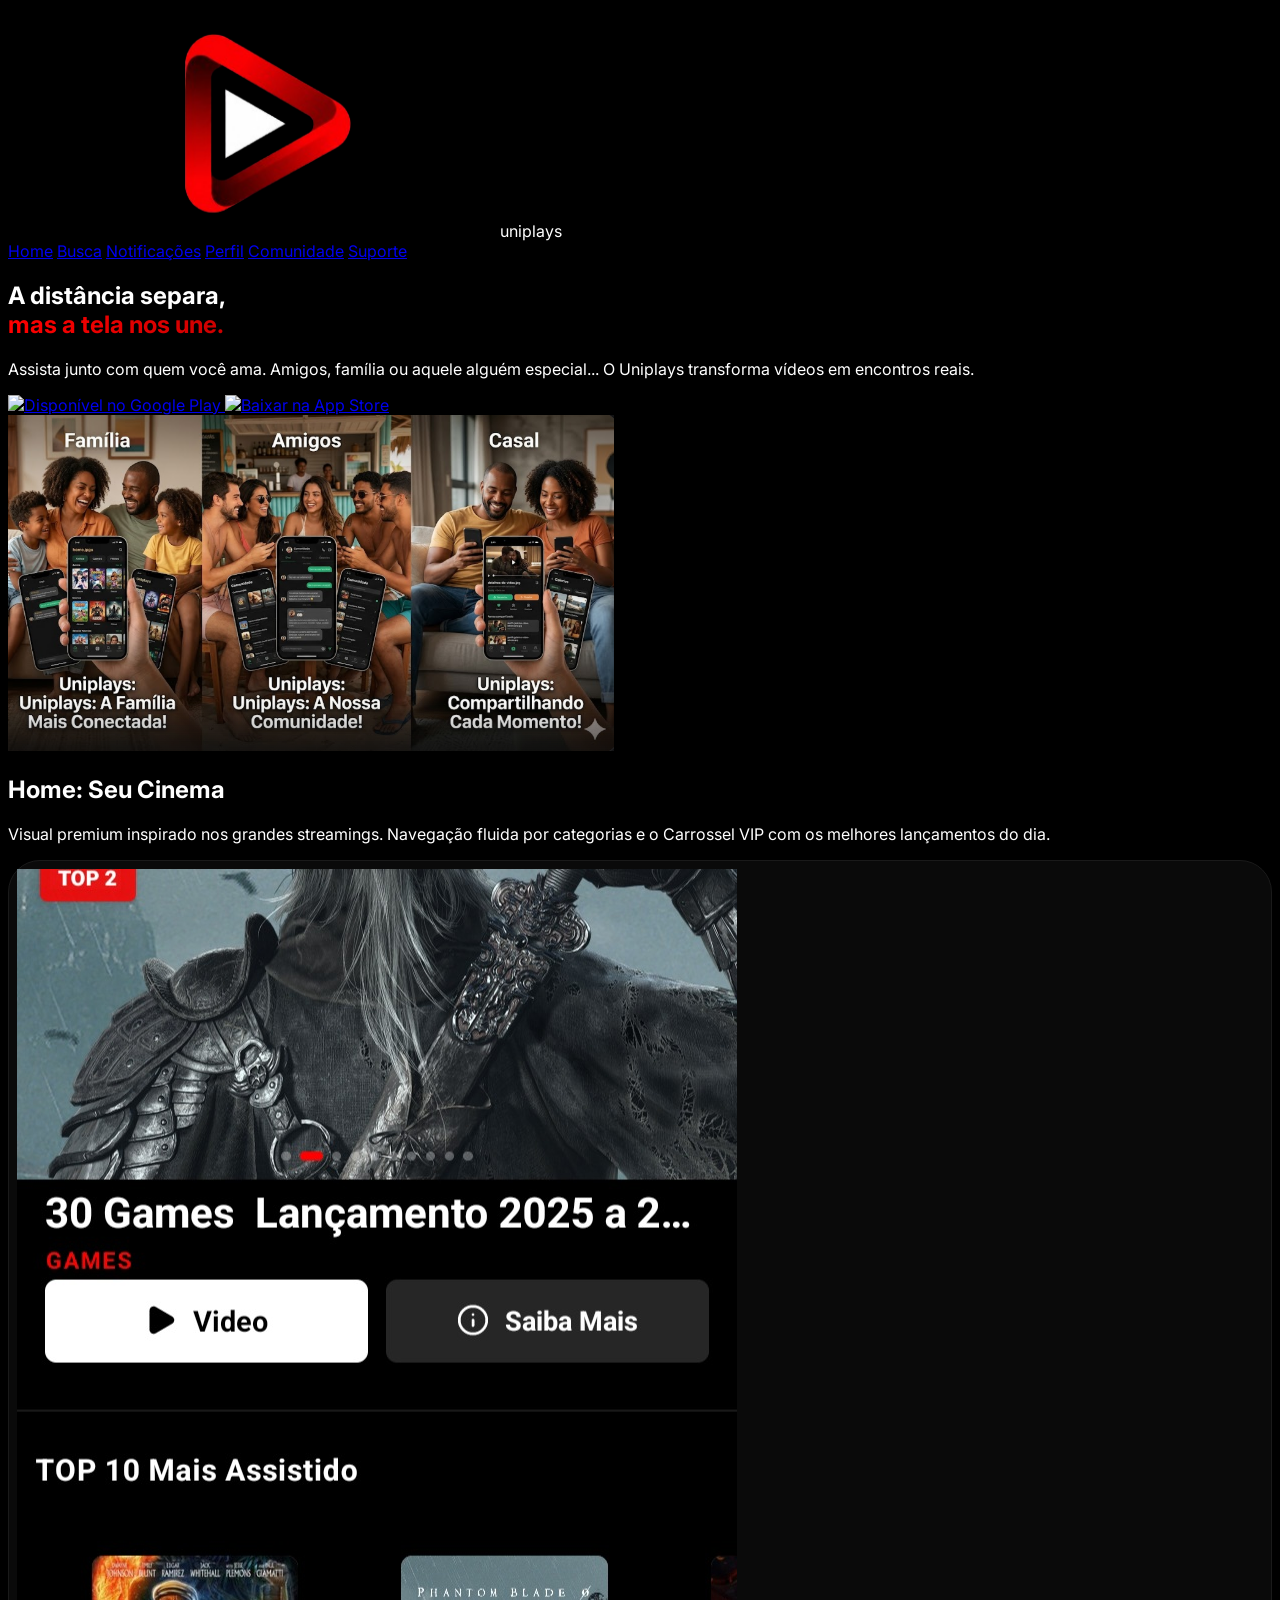
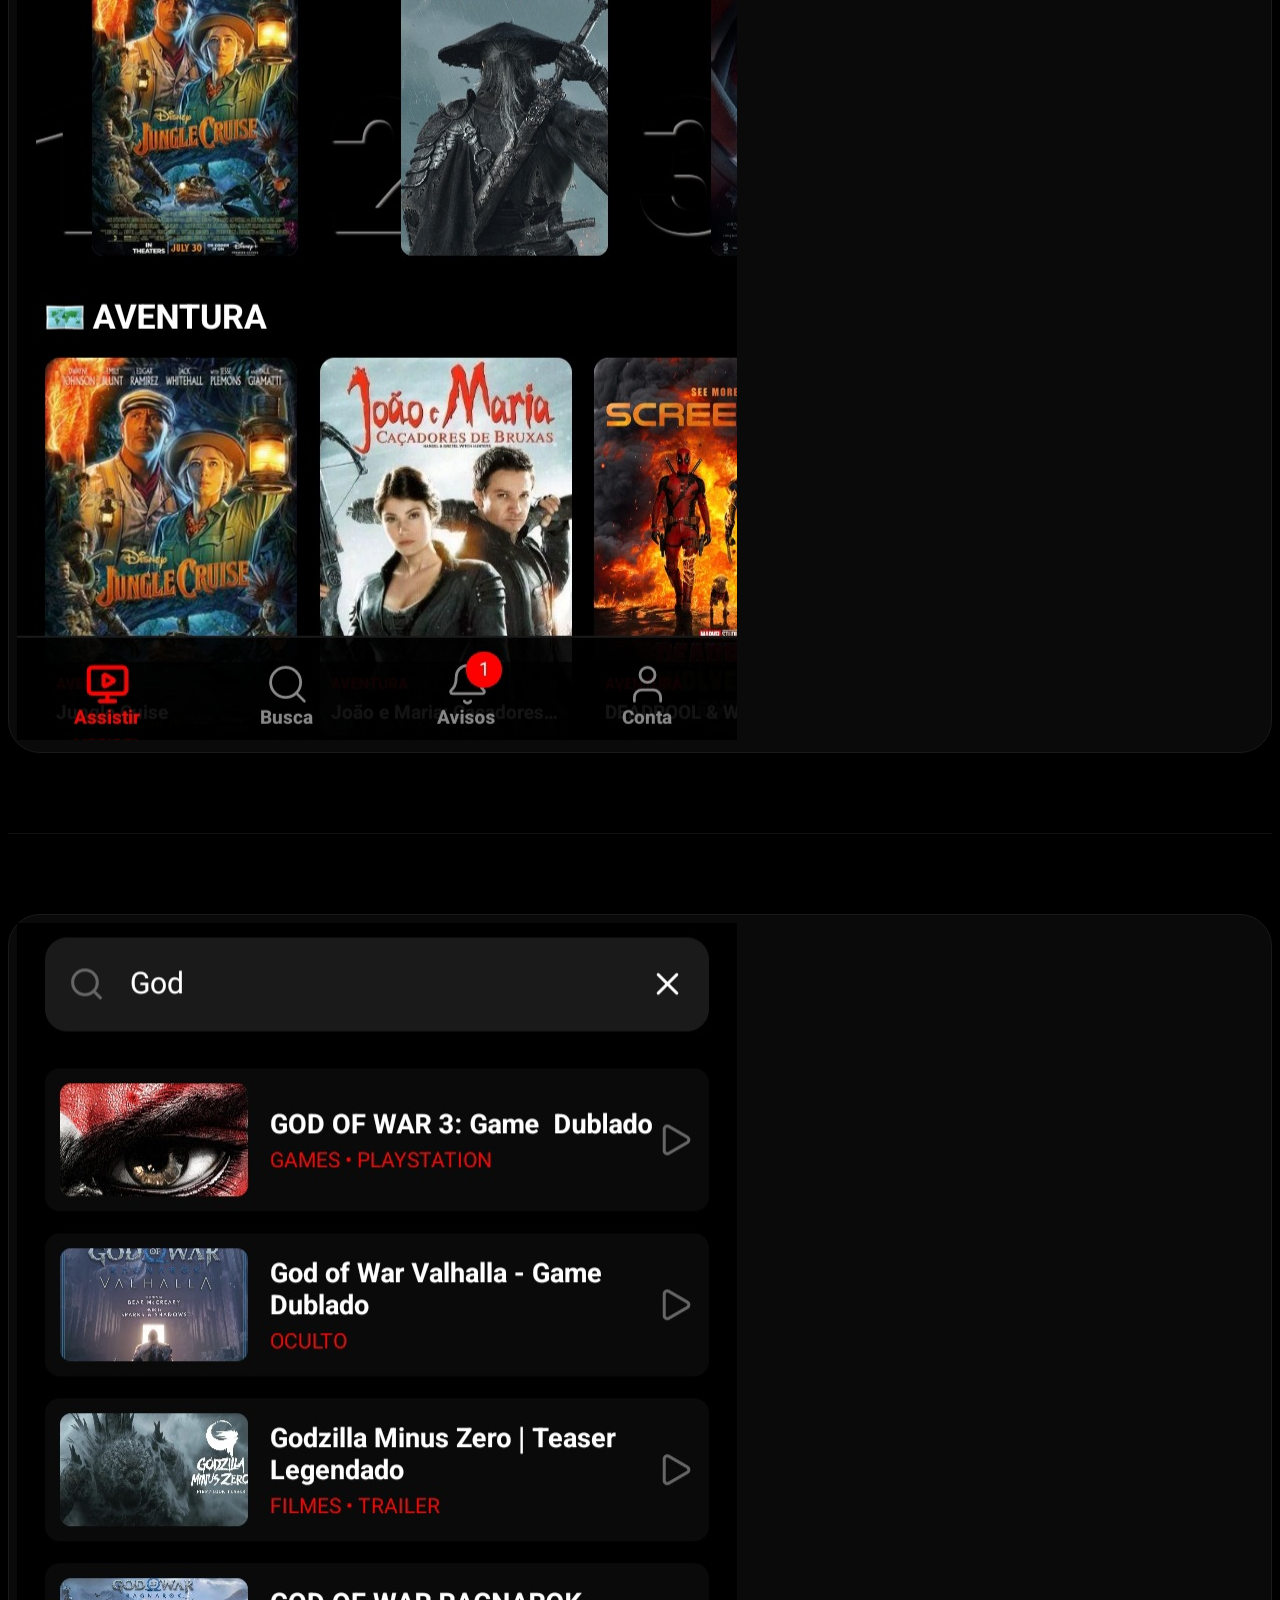
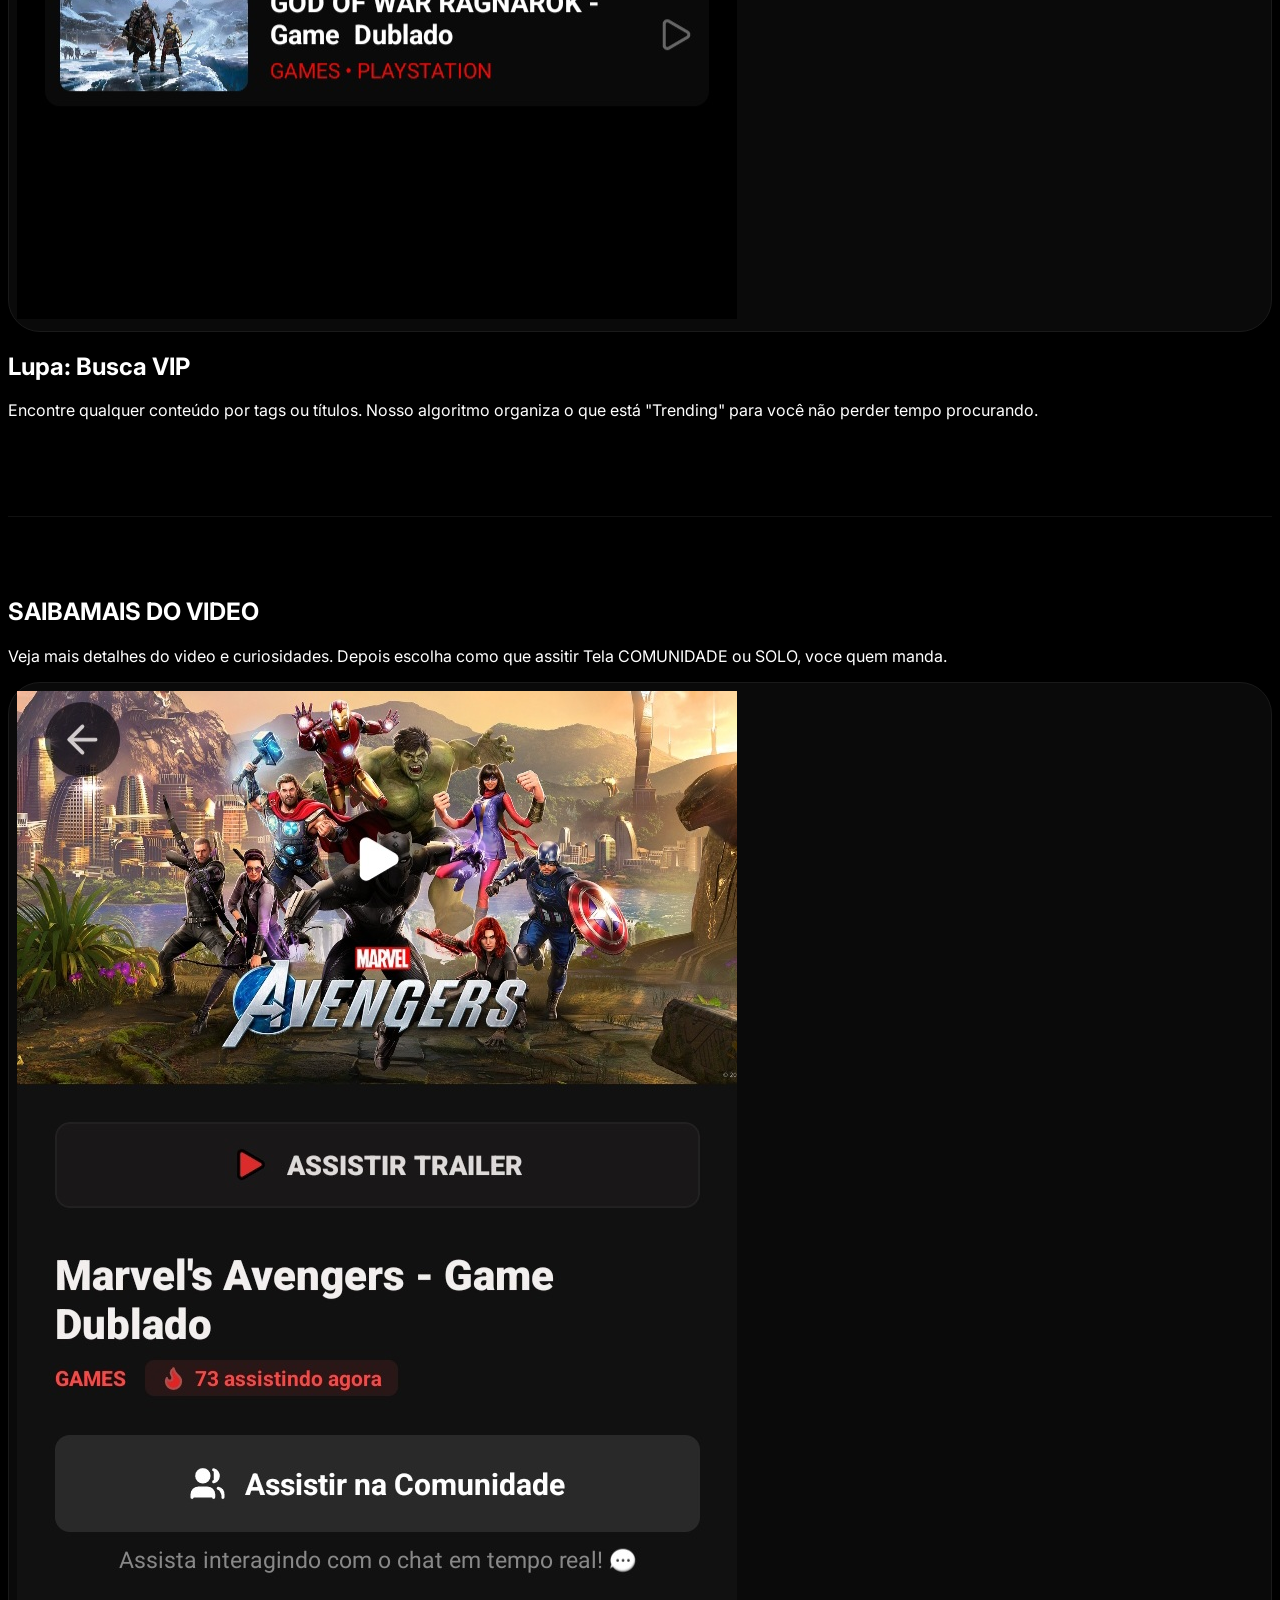
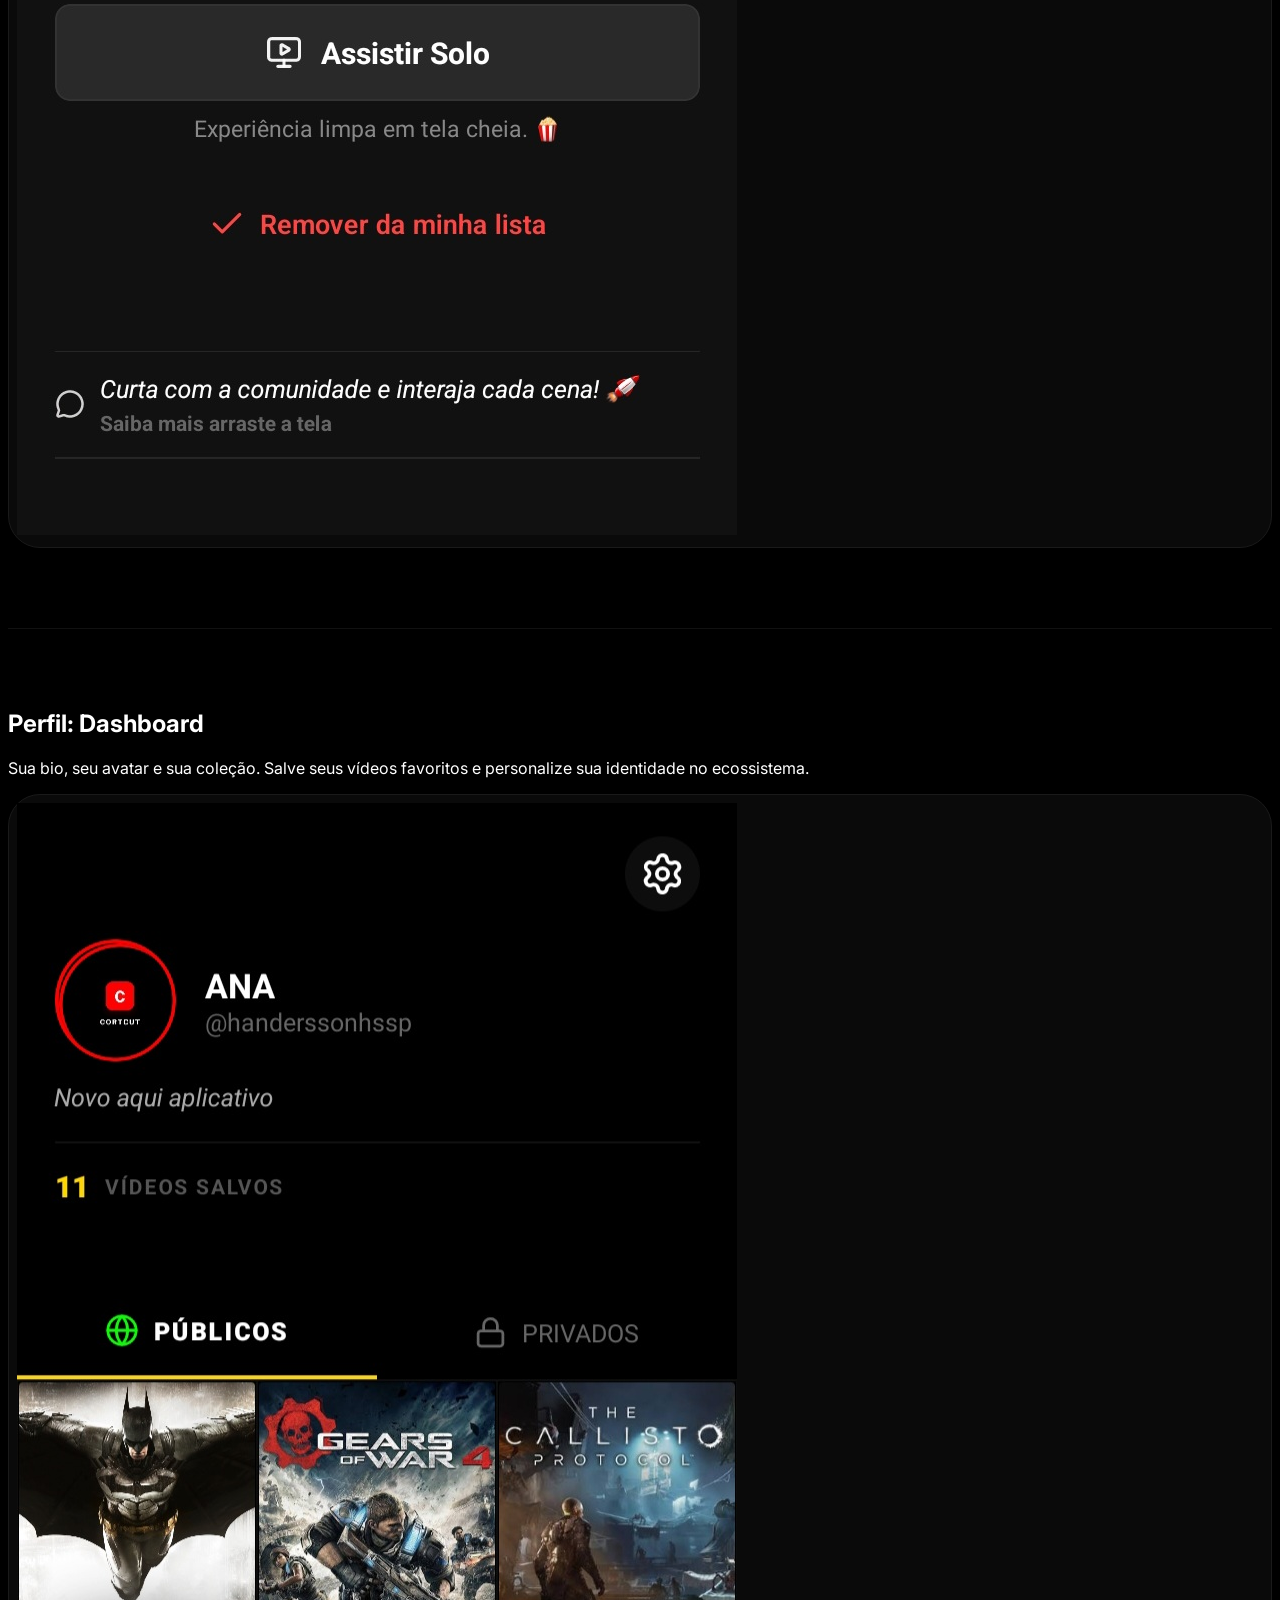
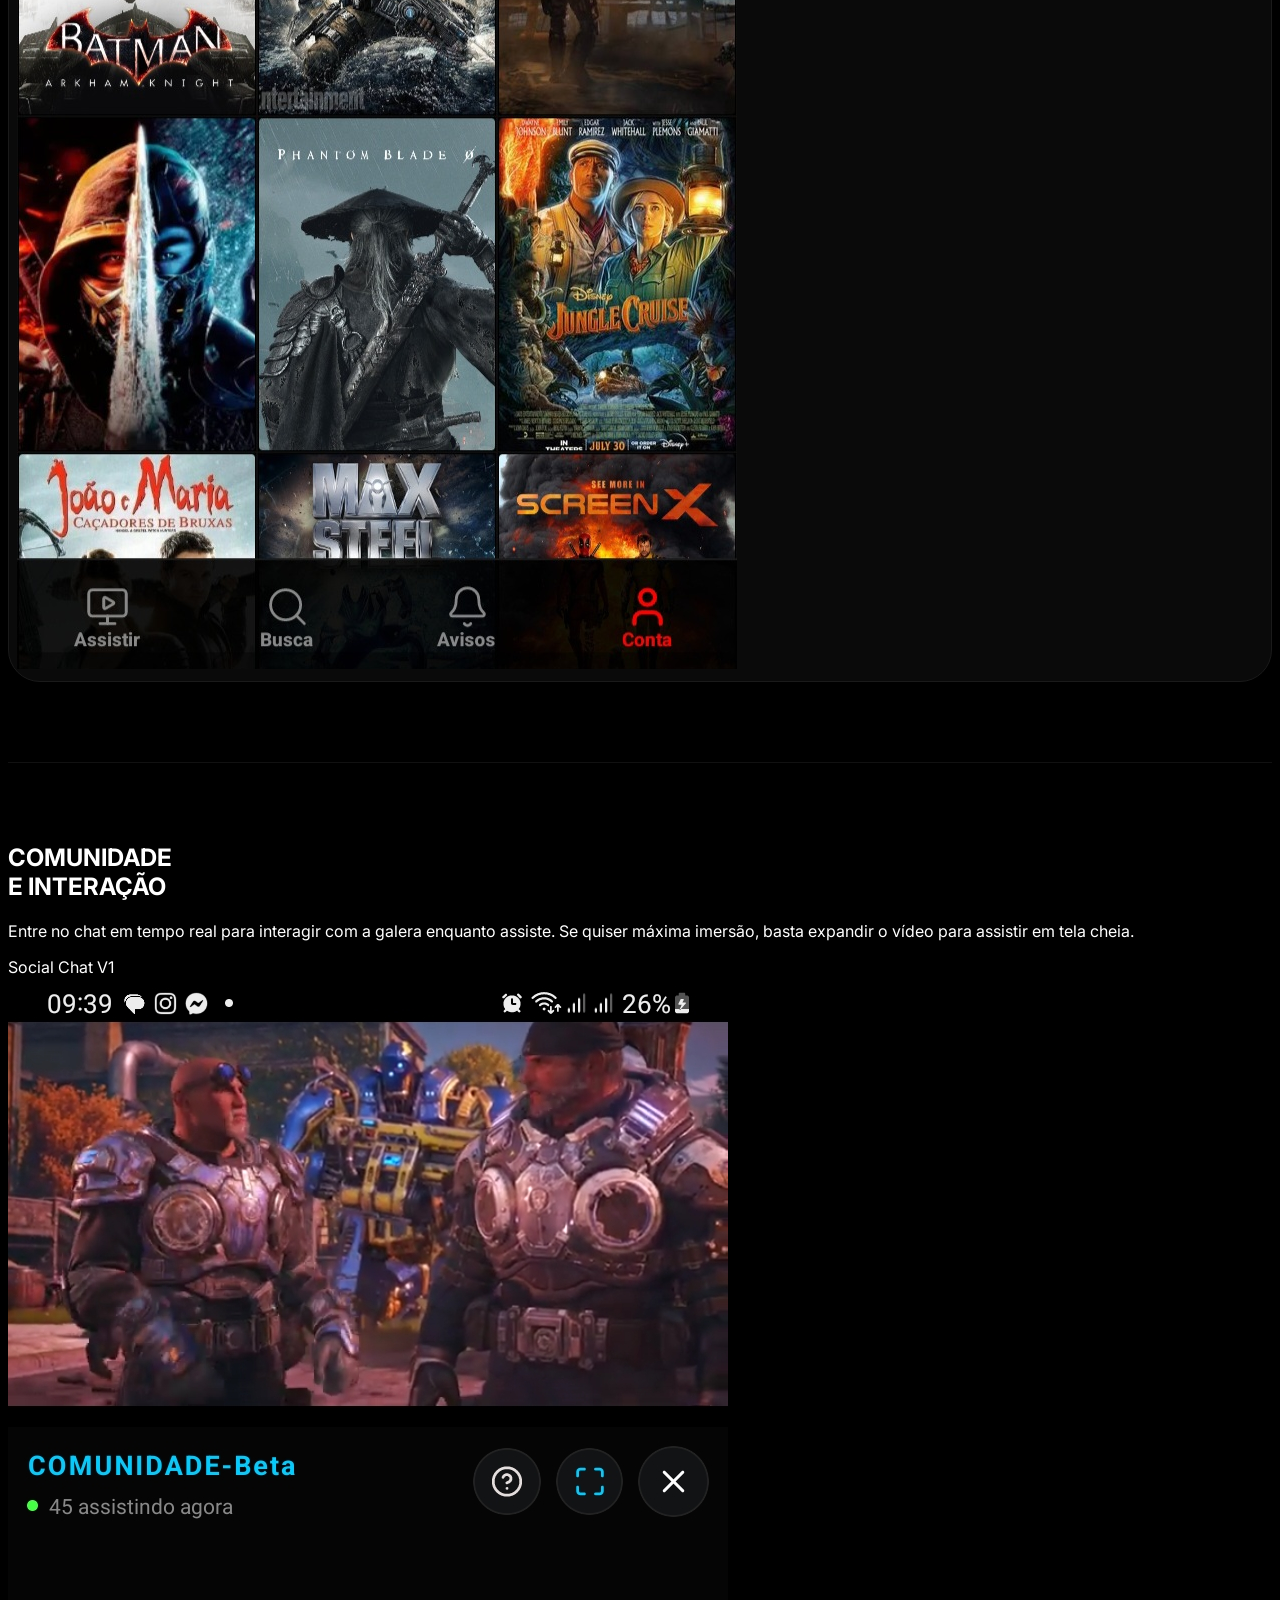
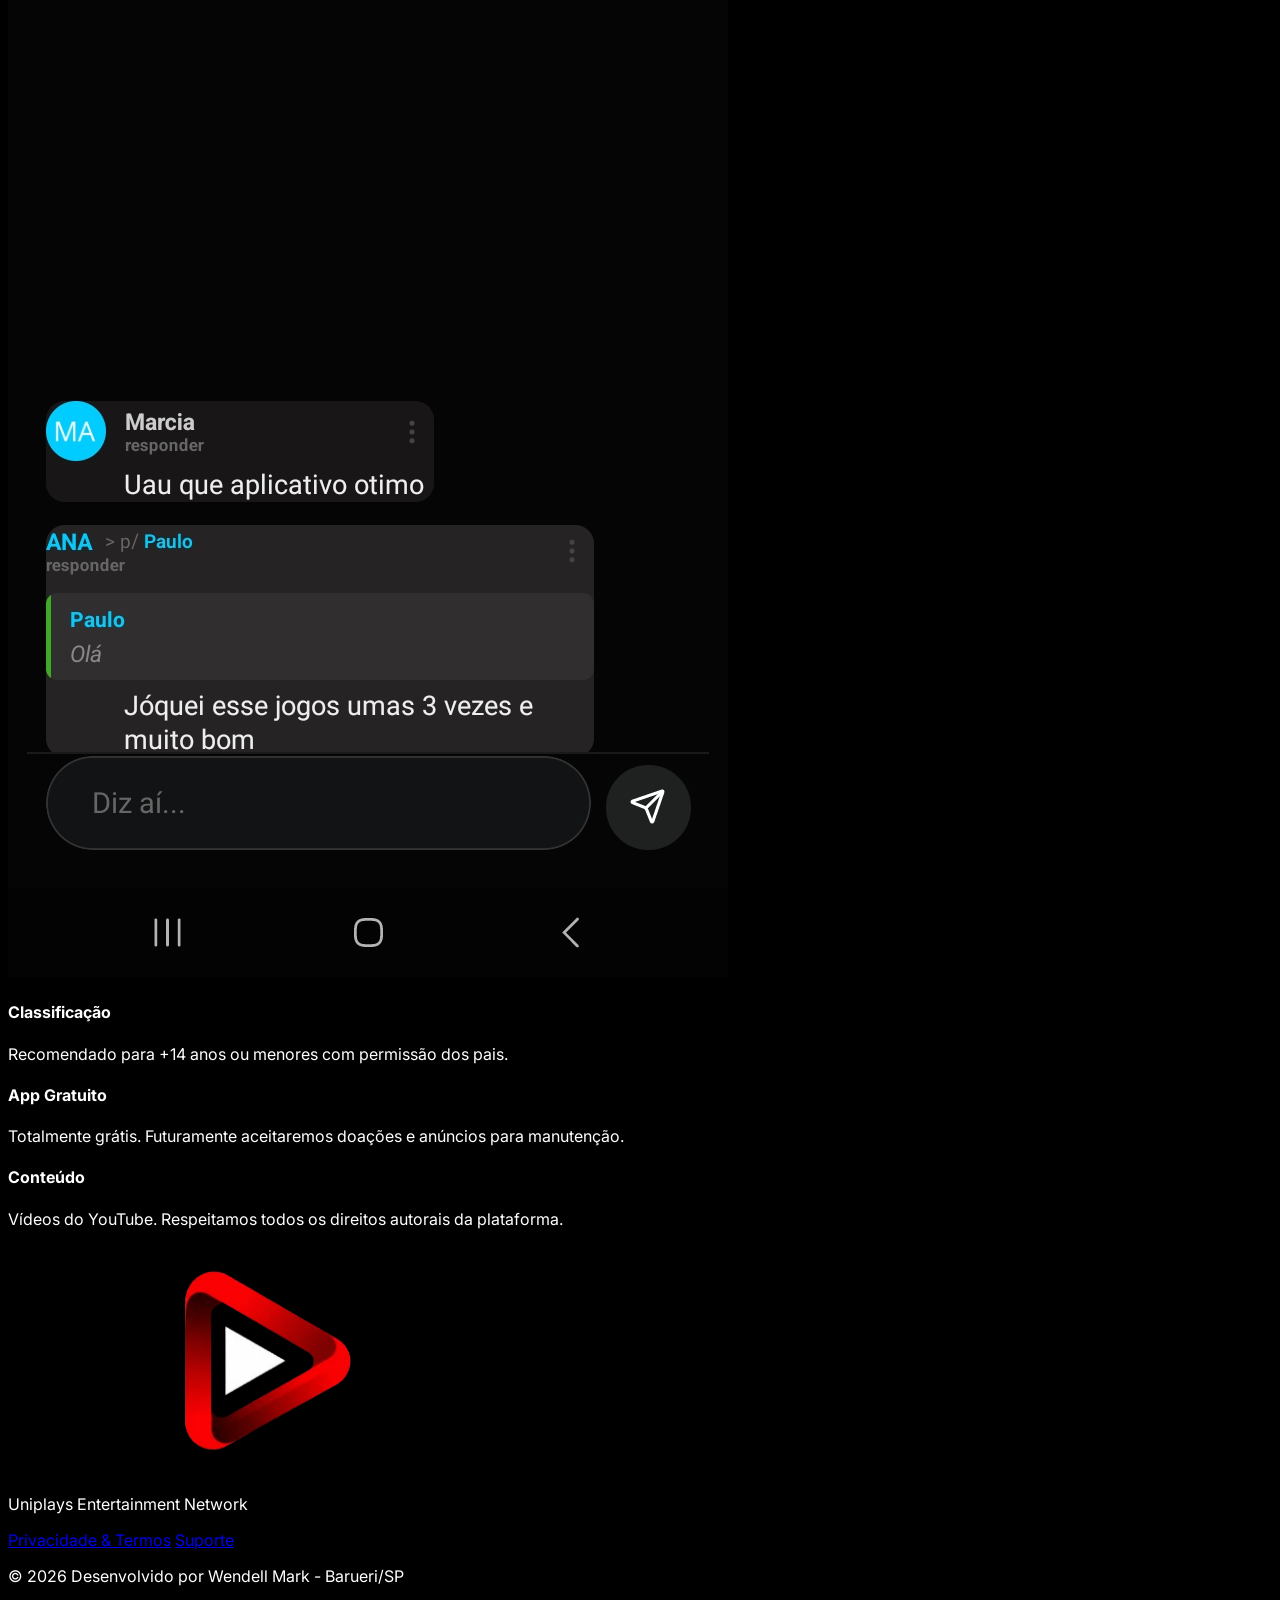
==== index.html @ 9830bcbf "feat: adicionado favicon do site" ====
<!DOCTYPE html>
<html lang="pt-br">
<head>
    <meta charset="UTF-8">
    <meta name="viewport" content="width=device-width, initial-scale=1.0">
    <title>Uniplays - Onde a Tela nos Une</title>
    <script src="https://cdn.tailwindcss.com"></script>
    <link rel="icon" type="image/png" href="logo_icone.png">
    <style>
        @import url('https://fonts.googleapis.com/css2?family=Inter:wght@400;700;900&display=swap');
        body { background-color: #000; color: white; font-family: 'Inter', sans-serif; scroll-behavior: smooth; }
        
        /* 🎯 CORREÇÃO DO GRADIENTE APLICADA AQUI */
        .text-gradient-red { 
            background: linear-gradient(to right, #ff0000, #cc0000); 
            -webkit-background-clip: text; 
            background-clip: text; /* ✅ Blindagem de compatibilidade */
            -webkit-text-fill-color: transparent; 
        }
        
        .section-divider { border-bottom: 1px solid #111; padding-bottom: 80px; margin-bottom: 80px; }
        .feature-card { background: #0a0a0a; border: 1px solid #1a1a1a; border-radius: 2rem; padding: 0.5rem; }
    </style>
</head>
<body>

    <header class="p-4 flex justify-between items-center sticky top-0 bg-black/95 backdrop-blur-md z-50 border-b border-zinc-900">
        <div class="flex items-center gap-3">
            <img src="logo_icone.png" alt="Uniplays" class="w-10 h-10">
            <span class="text-2xl font-black italic tracking-tighter uppercase"><span class="text-red-600">uni</span>plays</span>
        </div>
        <nav class="hidden lg:flex space-x-6 text-[10px] font-black uppercase tracking-widest text-zinc-500">
            <a href="#home" class="hover:text-white transition-colors">Home</a>
            <a href="#lupa" class="hover:text-white transition-colors">Busca</a>
            <a href="#notificacoes" class="hover:text-white transition-colors">Notificações</a>
            <a href="#perfil" class="hover:text-white transition-colors">Perfil</a>
            <a href="#comunidade" class="text-red-600 font-bold">Comunidade</a>
            <a href="#suporte" class="hover:text-white transition-colors">Suporte</a>
        </nav>
    </header>

    <section id="home" class="py-24 px-6 text-center relative overflow-hidden">
        <div class="max-w-5xl mx-auto relative z-10">
            <h1 class="text-6xl md:text-8xl font-black italic uppercase leading-none mb-8">
                A distância separa, <br> <span class="text-gradient-red text-4xl md:text-7xl">mas a tela nos une.</span>
            </h1>
            <p class="text-zinc-400 text-lg mb-10 max-w-2xl mx-auto">
                Assista junto com quem você ama. Amigos, família ou aquele alguém especial... O Uniplays transforma vídeos em encontros reais.
            </p>
            
            <div class="flex justify-center items-center gap-6 mb-16">
                <a href="#" class="transition-transform hover:scale-105">
                    <img src="https://upload.wikimedia.org/wikipedia/commons/7/78/Google_Play_Store_badge_EN.svg" class="h-12" alt="Disponível no Google Play">
                </a>
                <a href="#" class="transition-transform hover:scale-105">
                    <img src="https://upload.wikimedia.org/wikipedia/commons/3/3c/Download_on_the_App_Store_Badge.svg" class="h-12" alt="Baixar na App Store">
                </a>
            </div>
            
            <div class="rounded-[3rem] overflow-hidden border border-zinc-800 shadow-2xl bg-zinc-950 max-w-4xl mx-auto">
                <img src="topo-site.png" alt="Interface Uniplays" class="w-full h-auto object-cover">
            </div>
        </div>
    </section>

    <main class="max-w-6xl mx-auto px-6">

        <div class="section-divider grid md:grid-cols-2 gap-12 items-center">
            <div>
                <h2 class="text-4xl font-black italic uppercase mb-6 text-red-600">Home: <span class="text-white">Seu Cinema</span></h2>
                <p class="text-zinc-500 leading-relaxed italic">Visual premium inspirado nos grandes streamings. Navegação fluida por categorias e o Carrossel VIP com os melhores lançamentos do dia.</p>
            </div>
            <div class="flex justify-center">
                <div class="feature-card aspect-[9/16] w-full max-w-[270px] overflow-hidden shadow-xl shadow-red-600/5">
                    <img src="home.jpg" class="w-full h-full object-cover rounded-xl" alt="App Home">
                </div>
            </div>
        </div>

        <div id="lupa" class="section-divider grid md:grid-cols-2 gap-12 items-center">
            <div class="order-2 md:order-1 flex justify-center">
                <div class="feature-card aspect-[9/16] w-full max-w-[270px] overflow-hidden shadow-xl shadow-zinc-900/5">
                    <img src="lupa.jpg" class="w-full h-full object-cover rounded-xl" alt="App Busca">
                </div>
            </div>
            <div class="order-1 md:order-2">
                <h2 class="text-4xl font-black italic uppercase mb-6 text-red-600">Lupa: <span class="text-white">Busca VIP</span></h2>
                <p class="text-zinc-500 leading-relaxed italic">Encontre qualquer conteúdo por tags ou títulos. Nosso algoritmo organiza o que está "Trending" para você não perder tempo procurando.</p>
            </div>
        </div>

        <div id="notificacoes" class="section-divider text-center relative">
            <div class="absolute -top-10 left-1/2 -translate-x-1/2 w-40 h-40 bg-red-600/10 rounded-full blur-[100px] pointer-events-none"></div>
            <h2 class="text-4xl font-black italic uppercase mb-6 relative z-10">SAIBA<span class="text-red-600">MAIS</span> DO VIDEO</h2>
            <p class="text-zinc-500 max-w-2xl mx-auto mb-8 relative z-10">Veja mais detalhes do video e curiosidades. Depois escolha como que assitir Tela COMUNIDADE ou SOLO, voce quem manda.</p>
            <div class="flex justify-center relative z-10">
                <div class="feature-card aspect-[9/16] w-full max-w-[270px] overflow-hidden shadow-2xl shadow-red-950/20 ring-2 ring-red-900/30">
                    <img src="detalhes-do-video.jpg" class="w-full h-full object-cover rounded-xl" alt="Mural Notificações Uniplays">
                </div>
            </div>
        </div>

        <div id="perfil" class="section-divider grid md:grid-cols-2 gap-12 items-center">
            <div>
                <h2 class="text-4xl font-black italic uppercase mb-6 text-red-600">Perfil: <span class="text-white">Dashboard</span></h2>
                <p class="text-zinc-500 leading-relaxed italic">Sua bio, seu avatar e sua coleção. Salve seus vídeos favoritos e personalize sua identidade no ecossistema.</p>
            </div>
            <div class="flex justify-center">
                <div class="feature-card aspect-[9/16] w-full max-w-[270px] overflow-hidden shadow-xl shadow-zinc-900/5">
                    <img src="perfil-galerias-video-salvo.jpg" class="w-full h-full object-cover rounded-xl" alt="App Perfil">
                </div>
            </div>
        </div>

        <div id="comunidade" class="py-20 px-10 bg-red-600 rounded-[4rem] text-black mb-24">
    <div class="grid md:grid-cols-2 gap-12 items-center">
        <div>
            <h2 class="text-4xl md:text-5xl font-black italic uppercase mb-6">COMUNIDADE<br>E INTERAÇÃO</h2>
            <p class="text-black font-bold text-lg leading-relaxed mb-6">Entre no chat em tempo real para interagir com a galera enquanto assiste. Se quiser máxima imersão, basta expandir o vídeo para assistir em tela cheia.</p>
            <div class="bg-black text-white p-4 rounded-2xl inline-block font-black italic uppercase">Social Chat V1</div>
        </div>
        <div class="flex justify-center">
            <div class="bg-black/20 p-4 rounded-[3rem] border border-black/10 aspect-[9/16] w-full max-w-[280px] overflow-hidden">
                <img src="tela-comunidade-com-chat.jpg" class="w-full h-full object-cover rounded-[2rem]" alt="Chat Real Uniplays">
            </div>
        </div>
    </div>
</div>
                </div>
            </div>
        </div>

        <div class="grid md:grid-cols-3 gap-8 mb-24 text-center">
            <div class="p-6 border border-zinc-900 rounded-3xl">
                <h4 class="font-black uppercase text-red-600 mb-4 tracking-widest">Classificação</h4>
                <p class="text-xs text-zinc-500 italic">Recomendado para +14 anos ou menores com permissão dos pais.</p>
            </div>
            <div class="p-6 border border-zinc-900 rounded-3xl">
                <h4 class="font-black uppercase text-red-600 mb-4 tracking-widest">App Gratuito</h4>
                <p class="text-xs text-zinc-500 italic">Totalmente grátis. Futuramente aceitaremos doações e anúncios para manutenção.</p>
            </div>
            <div class="p-6 border border-zinc-900 rounded-3xl">
                <h4 class="font-black uppercase text-red-600 mb-4 tracking-widest">Conteúdo</h4>
                <p class="text-xs text-zinc-500 italic">Vídeos do YouTube. Respeitamos todos os direitos autorais da plataforma.</p>
            </div>
        </div>
    </main>

    <footer id="suporte" class="bg-zinc-950 py-20 px-6 border-t border-zinc-900">
        <div class="max-w-6xl mx-auto">
            <div class="flex flex-col md:flex-row justify-between items-center gap-12 text-center md:text-left">
                <div>
                    <img src="logo_icone.png" class="w-12 mb-6 mx-auto md:mx-0" alt="Logo">
                    <p class="text-[10px] text-zinc-700 font-black uppercase tracking-[0.4em]">Uniplays Entertainment Network</p>
                </div>
                <div class="flex gap-10 text-[10px] font-black uppercase tracking-widest text-zinc-500">
                    <a href="politica.html" class="hover:text-red-600 transition-colors">Privacidade & Termos</a>
                    <a href="suporte.html" class="hover:text-red-600 transition-colors">Suporte</a>
                </div>

                
            </div>
            <p class="text-center mt-20 text-zinc-800 text-[9px] font-bold uppercase tracking-[0.5em]">© 2026 Desenvolvido por Wendell Mark - Barueri/SP</p>
        </div>

        <div class="flex justify-center items-center gap-6 mb-16">
                <a href="#" class="transition-transform hover:scale-105">
                    <img src="https://upload.wikimedia.org/wikipedia/commons/7/78/Google_Play_Store_badge_EN.svg" class="h-12" alt="Disponível no Google Play">
                </a>
                <a href="#" class="transition-transform hover:scale-105">
                    <img src="https://upload.wikimedia.org/wikipedia/commons/3/3c/Download_on_the_App_Store_Badge.svg" class="h-12" alt="Baixar na App Store">
                </a>
            </div>

            
    </footer>

</body>
</html>
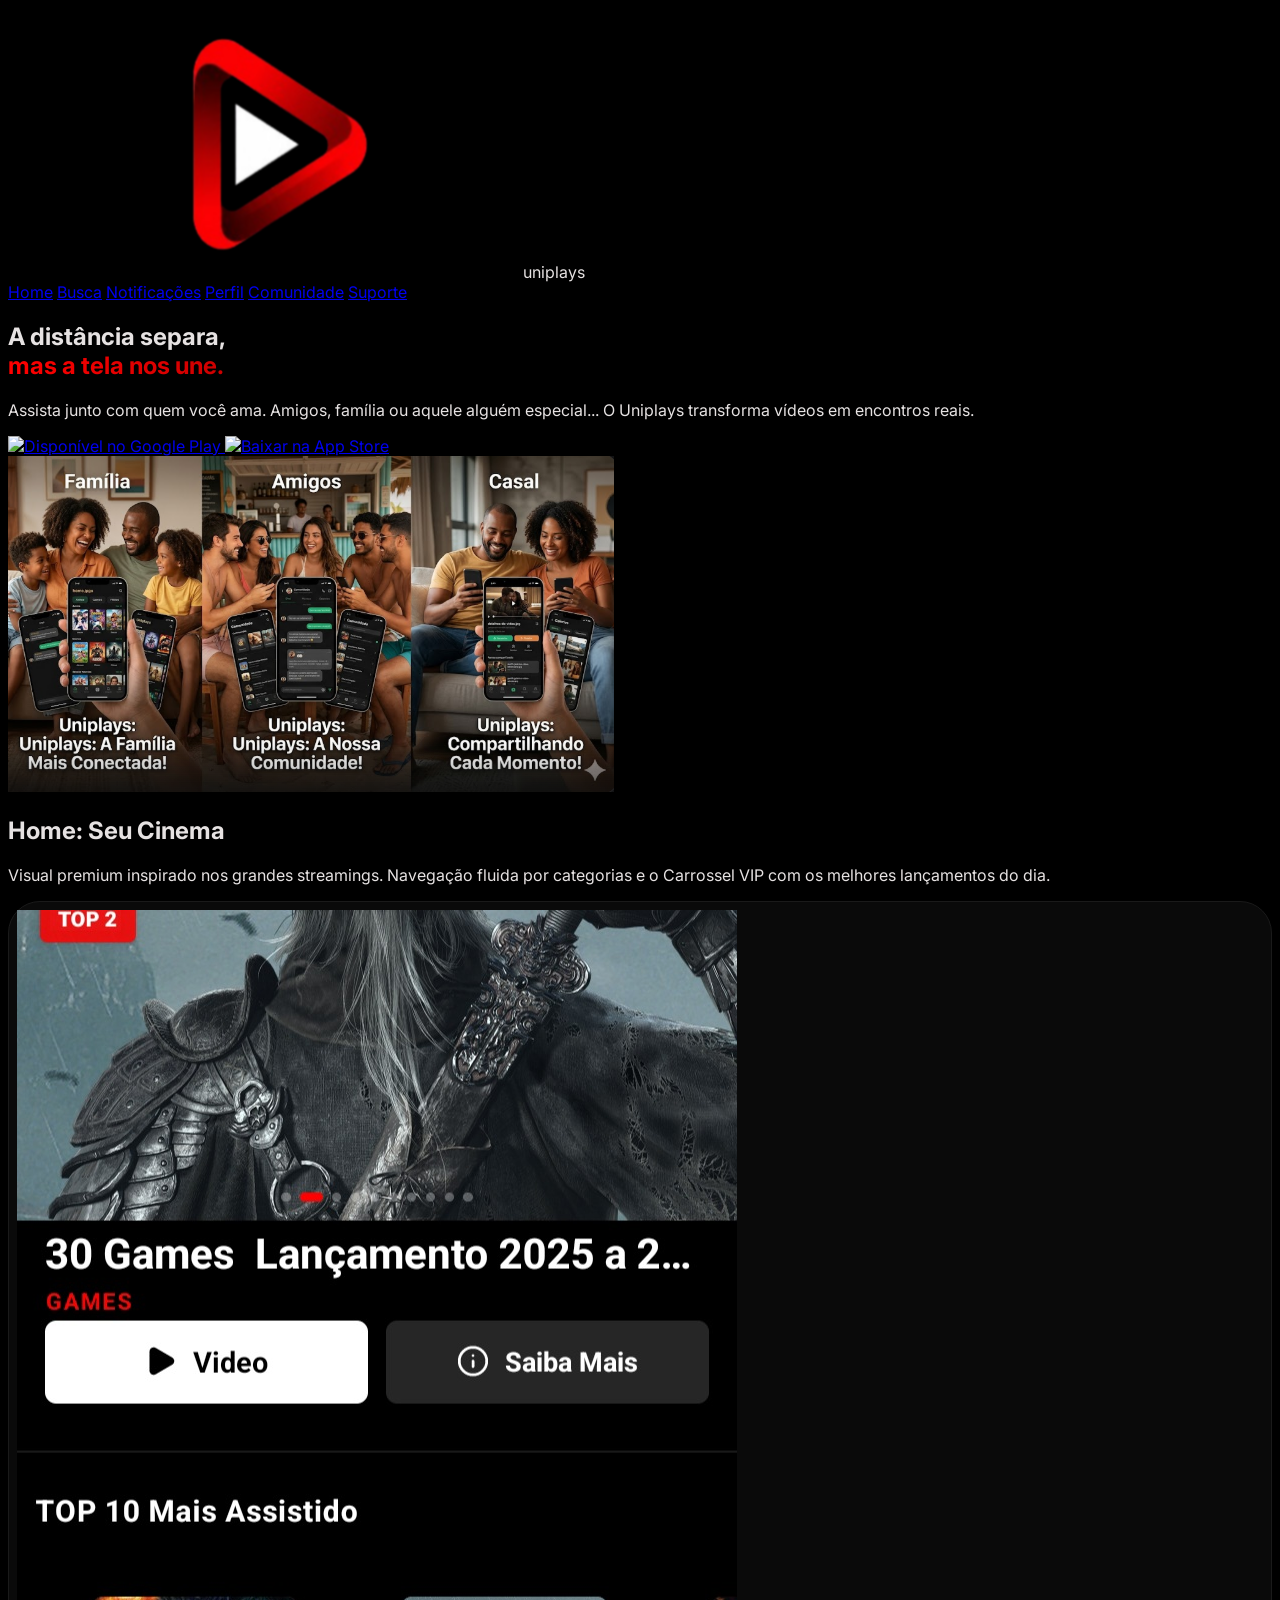
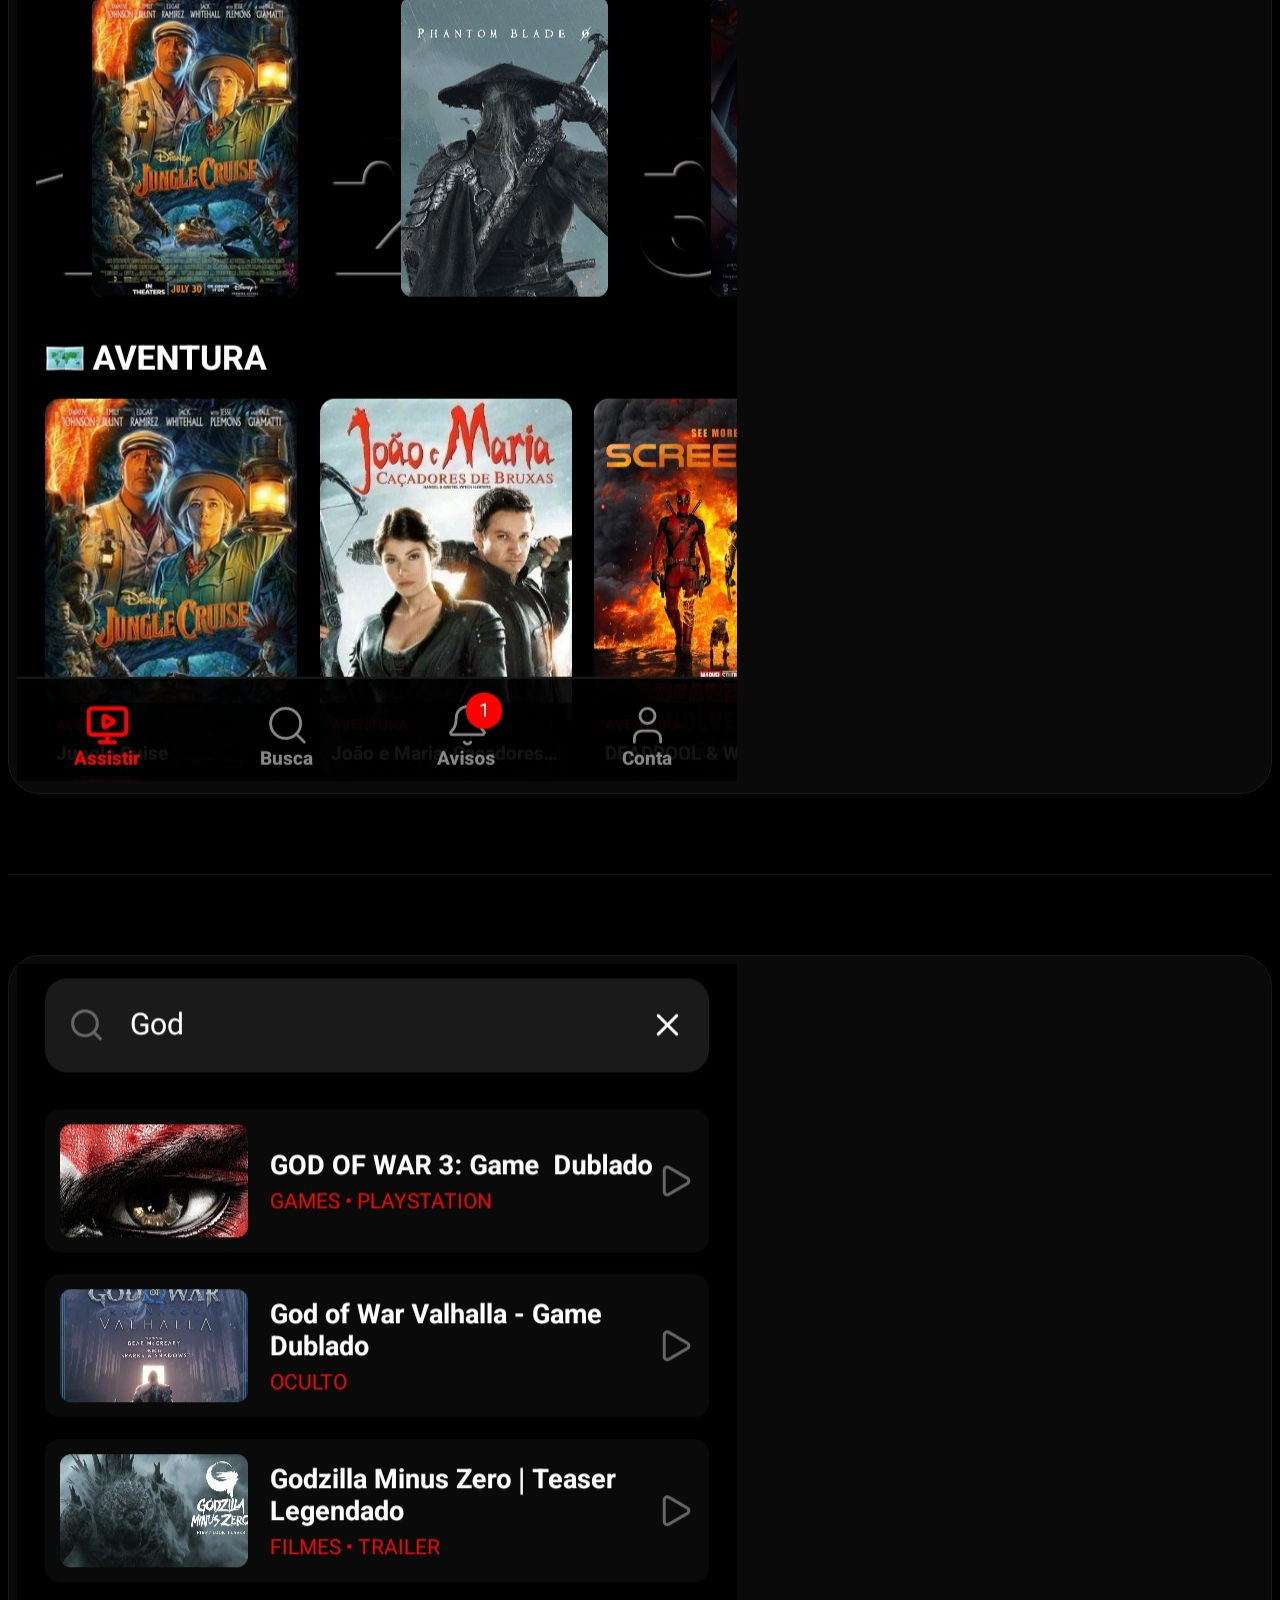
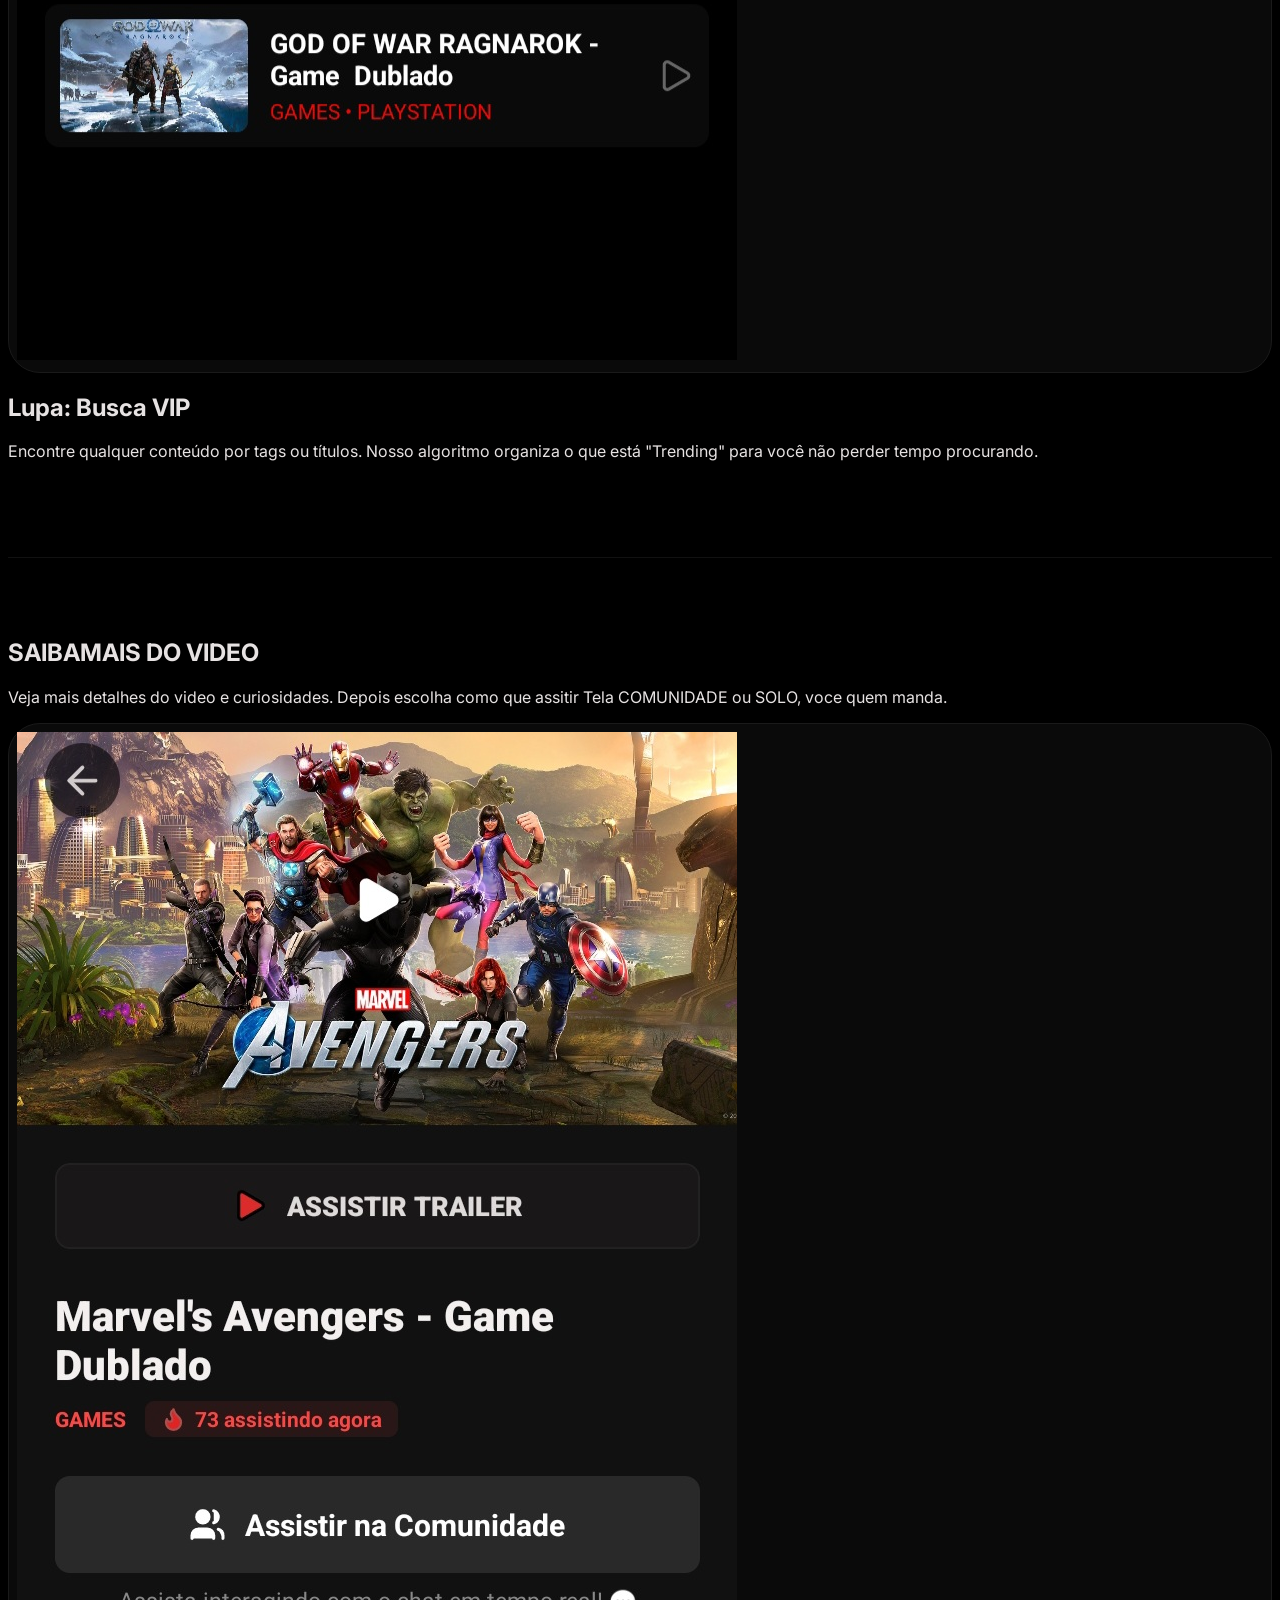
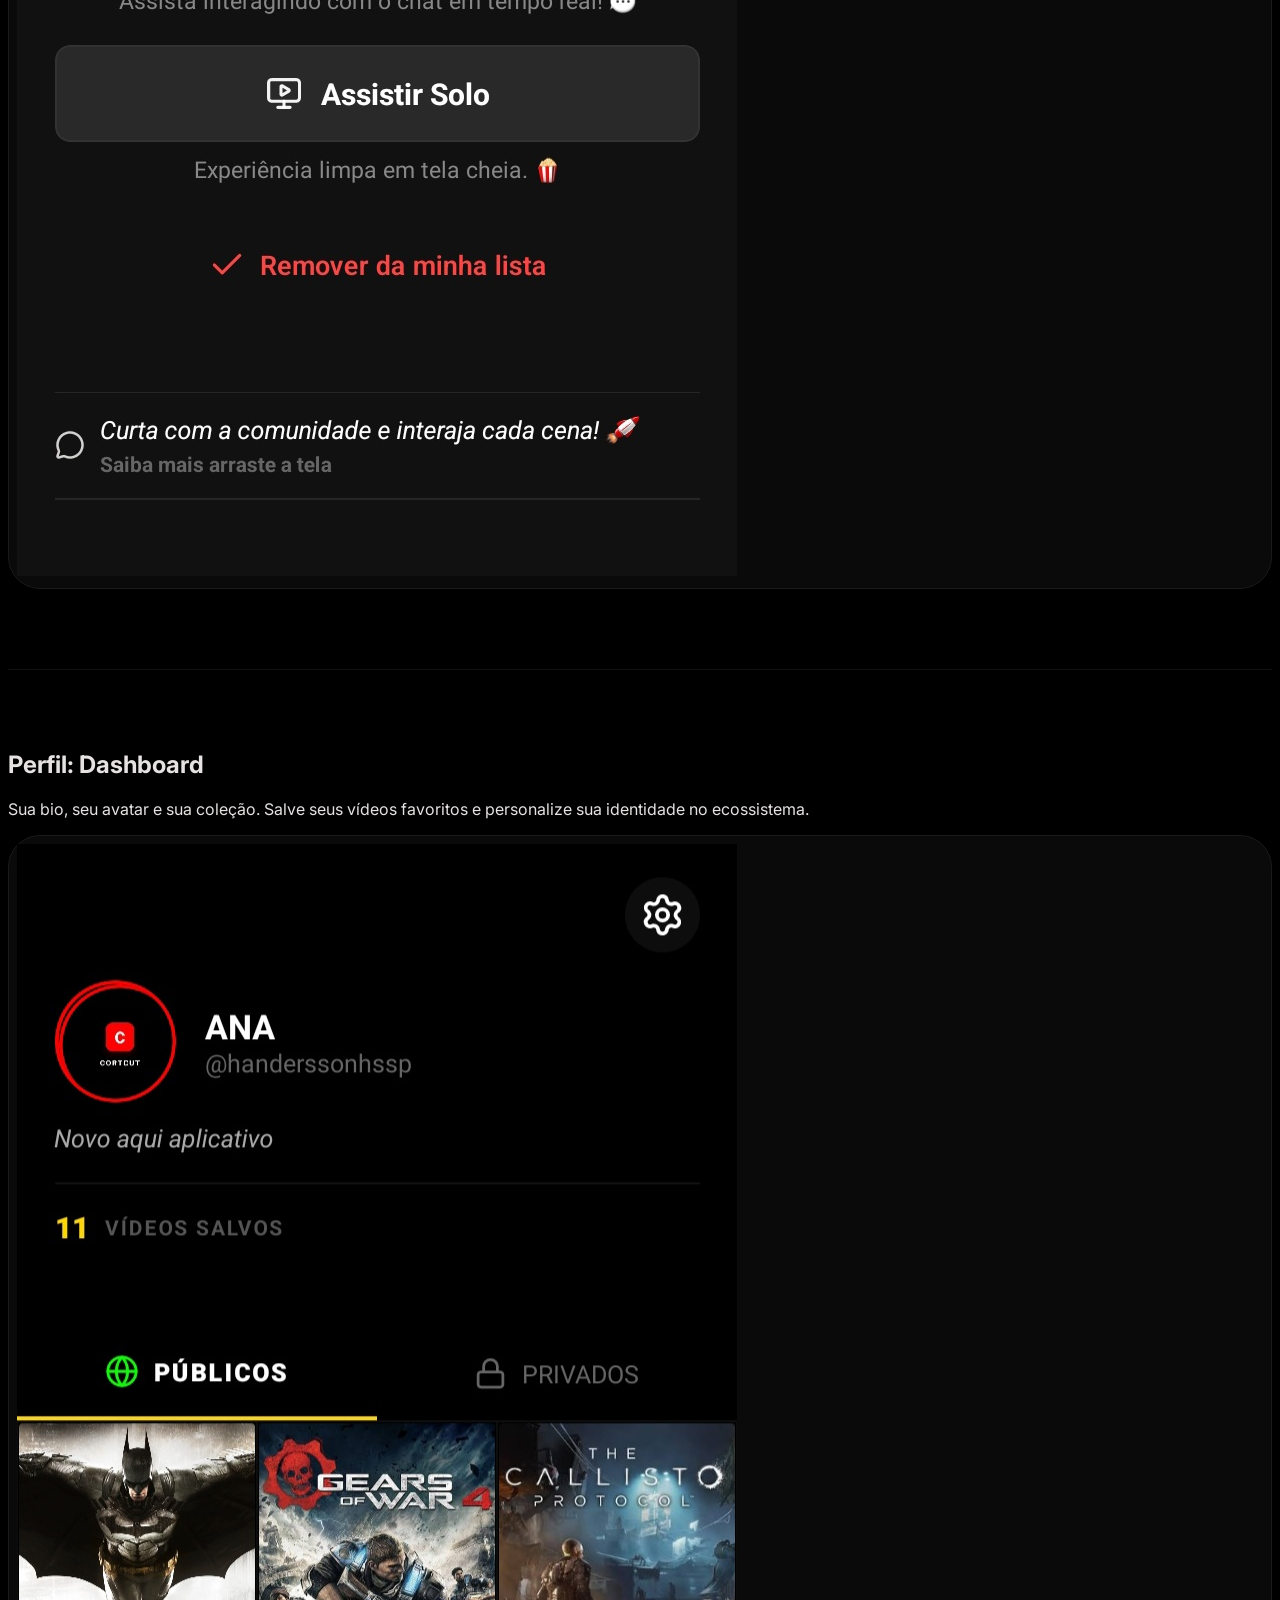
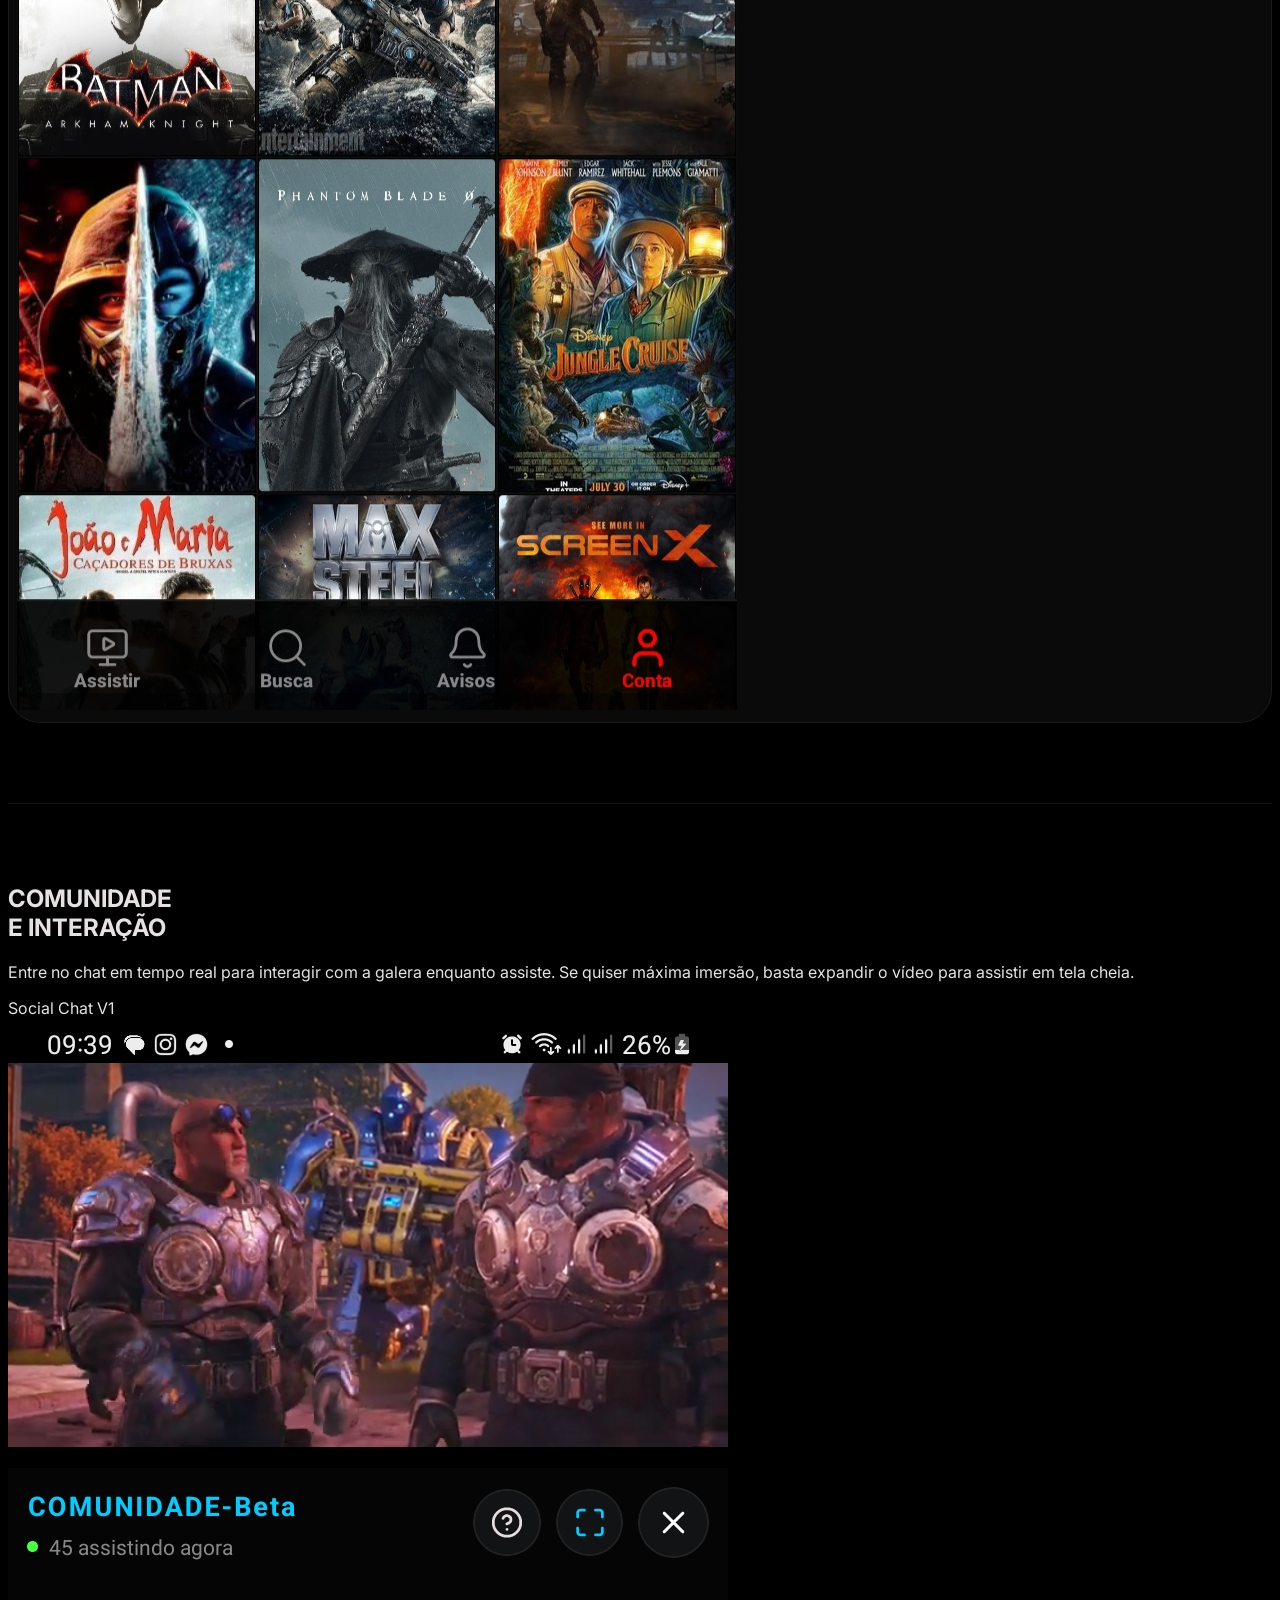
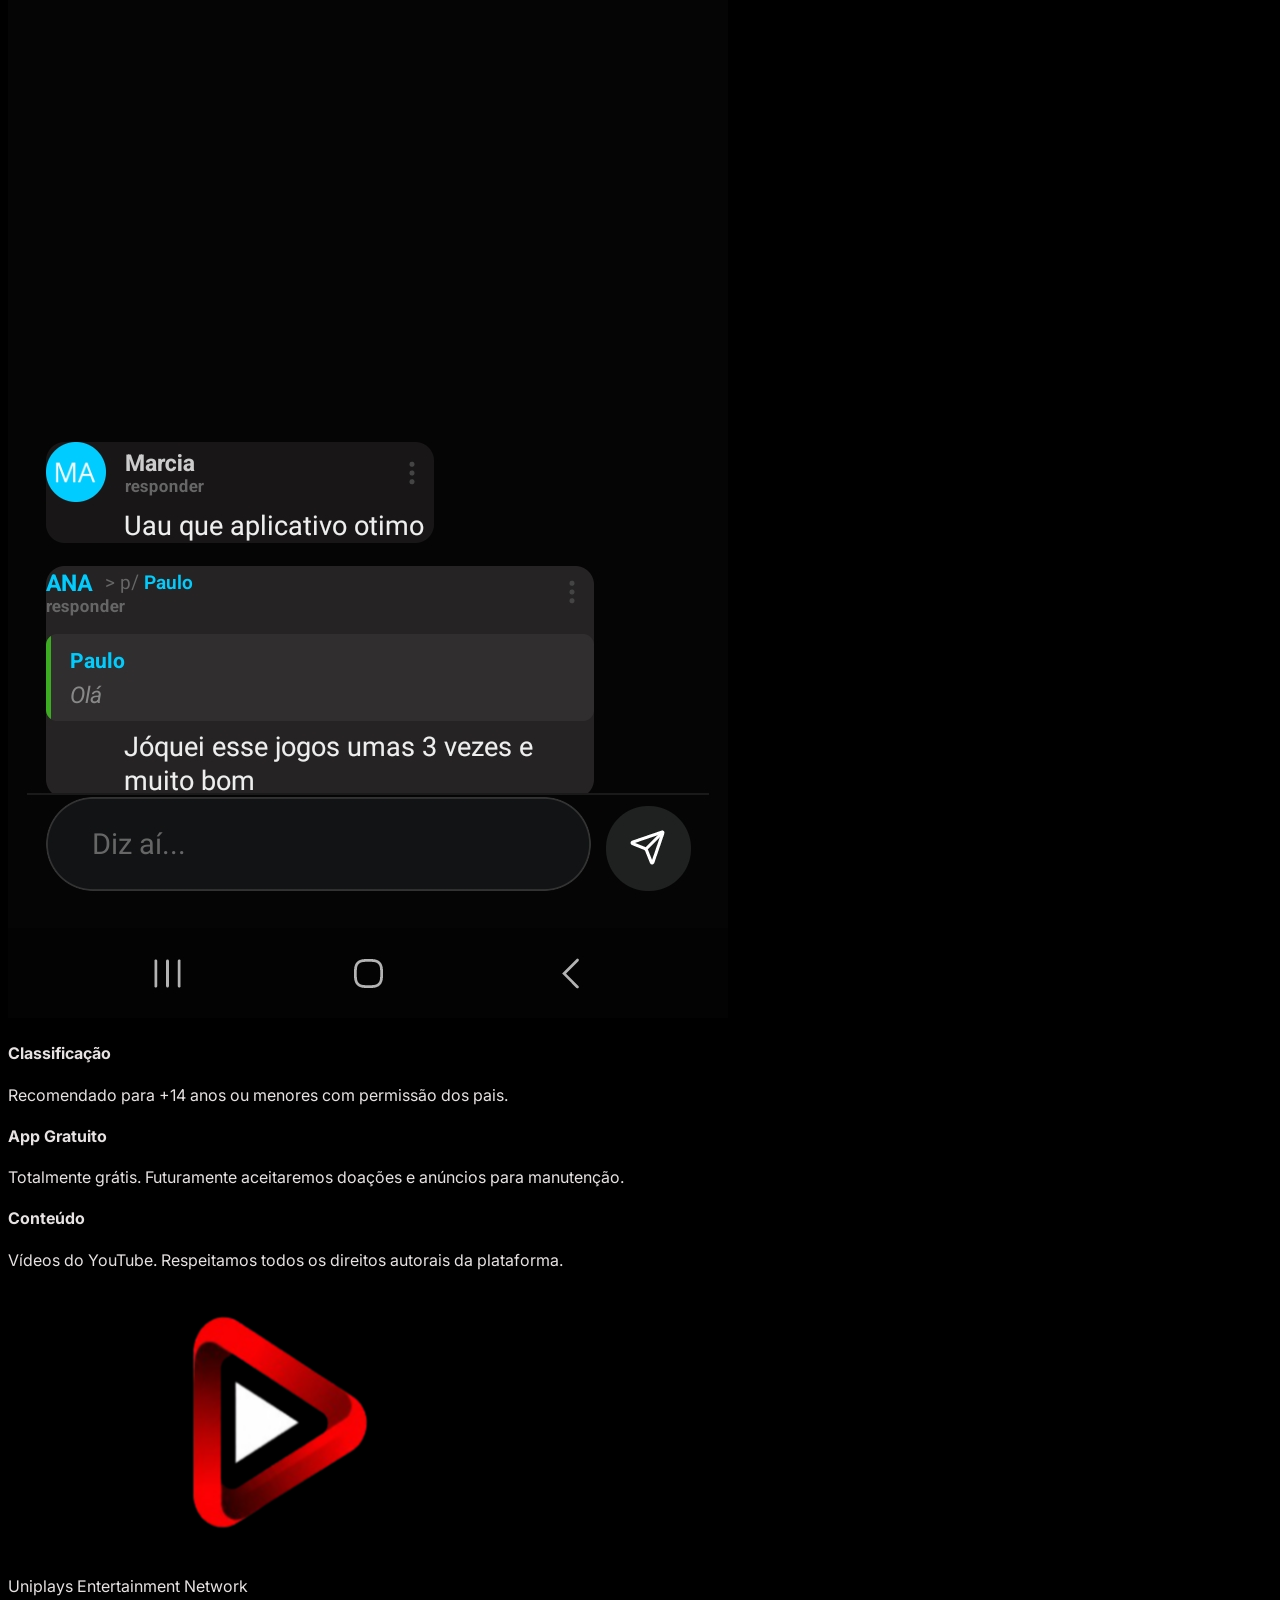
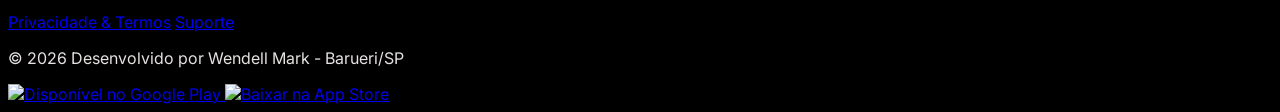
==== commit ce4c72c5: "feat: adicionado favicon do site" ====
--- a/index.html
+++ b/index.html
@@ -8,7 +8,7 @@
     <link rel="icon" type="image/png" href="logo_icone.png">
     <style>
         @import url('https://fonts.googleapis.com/css2?family=Inter:wght@400;700;900&display=swap');
-        body { background-color: #000; color: white; font-family: 'Inter', sans-serif; scroll-behavior: smooth; }
+        body { background-color: #000; color: rgb(230, 226, 226); font-family: 'Inter', sans-serif; scroll-behavior: smooth; }
         
         /* 🎯 CORREÇÃO DO GRADIENTE APLICADA AQUI */
         .text-gradient-red { 
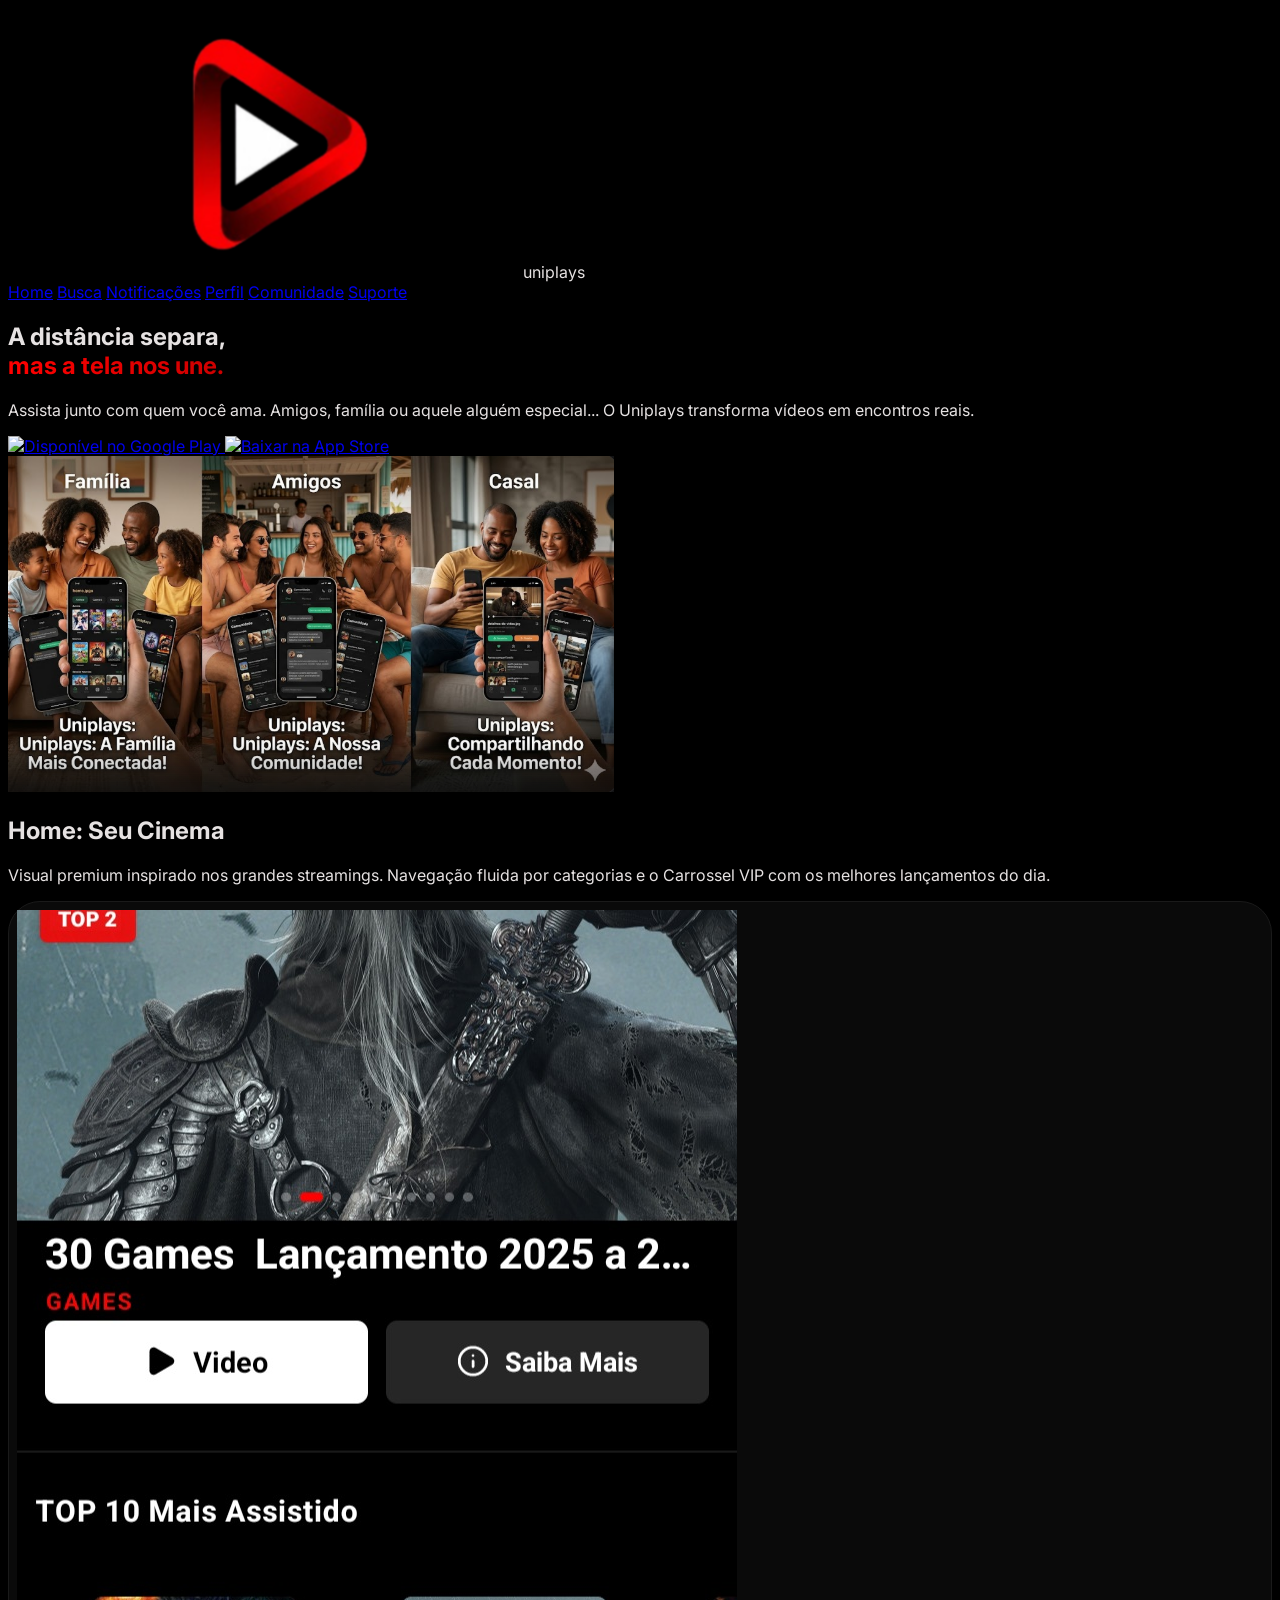
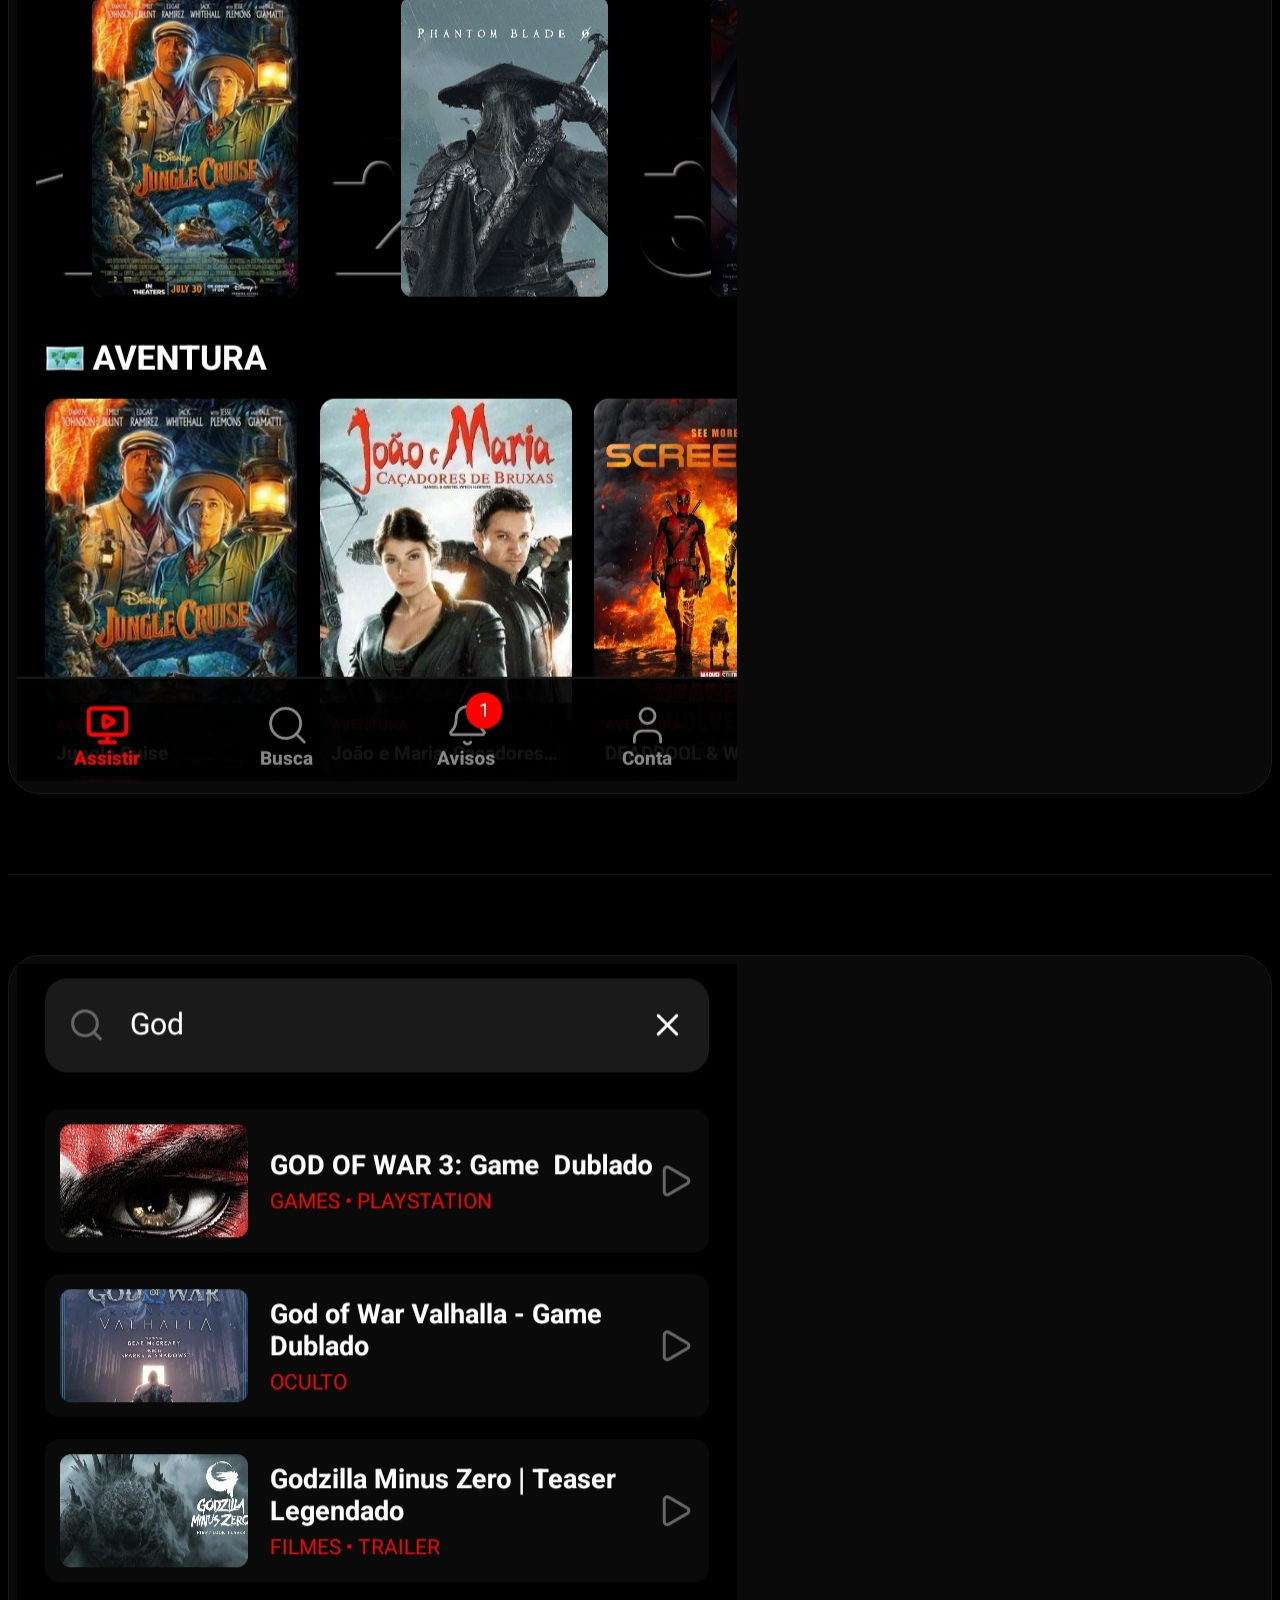
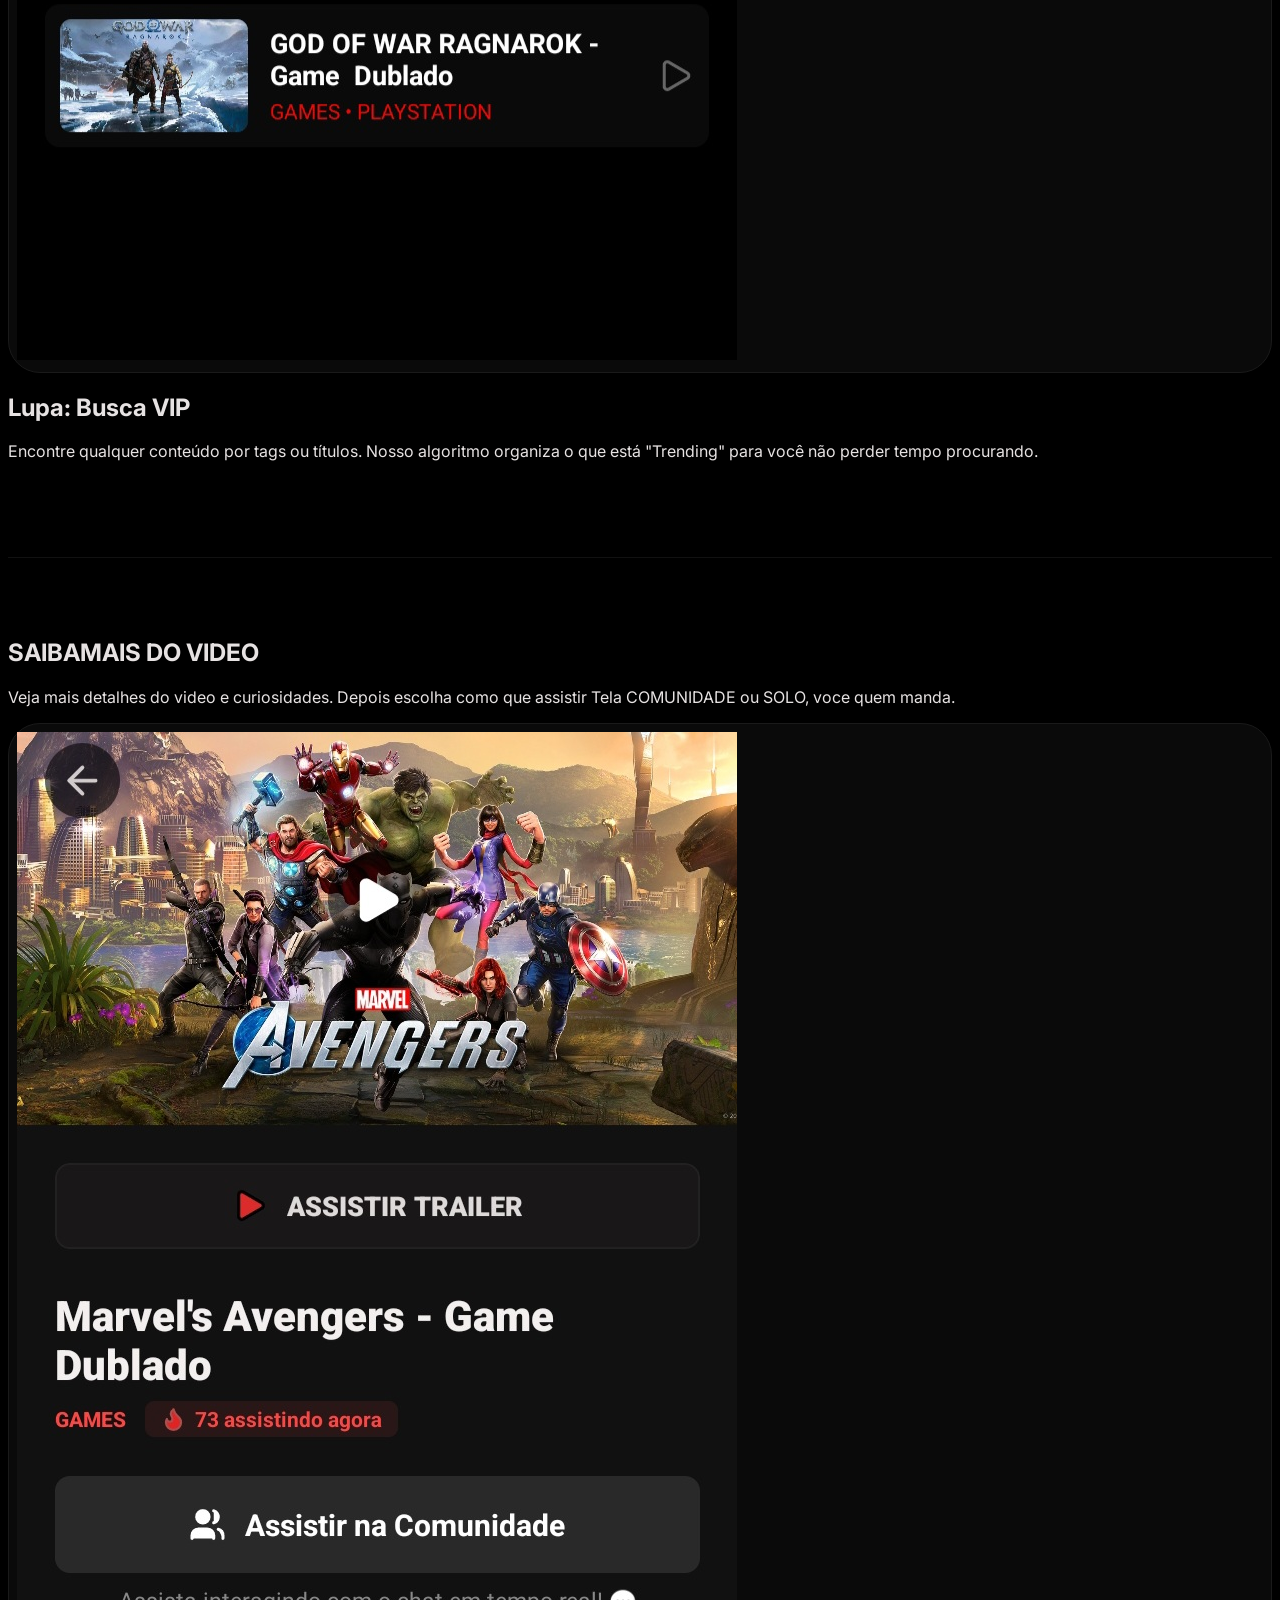
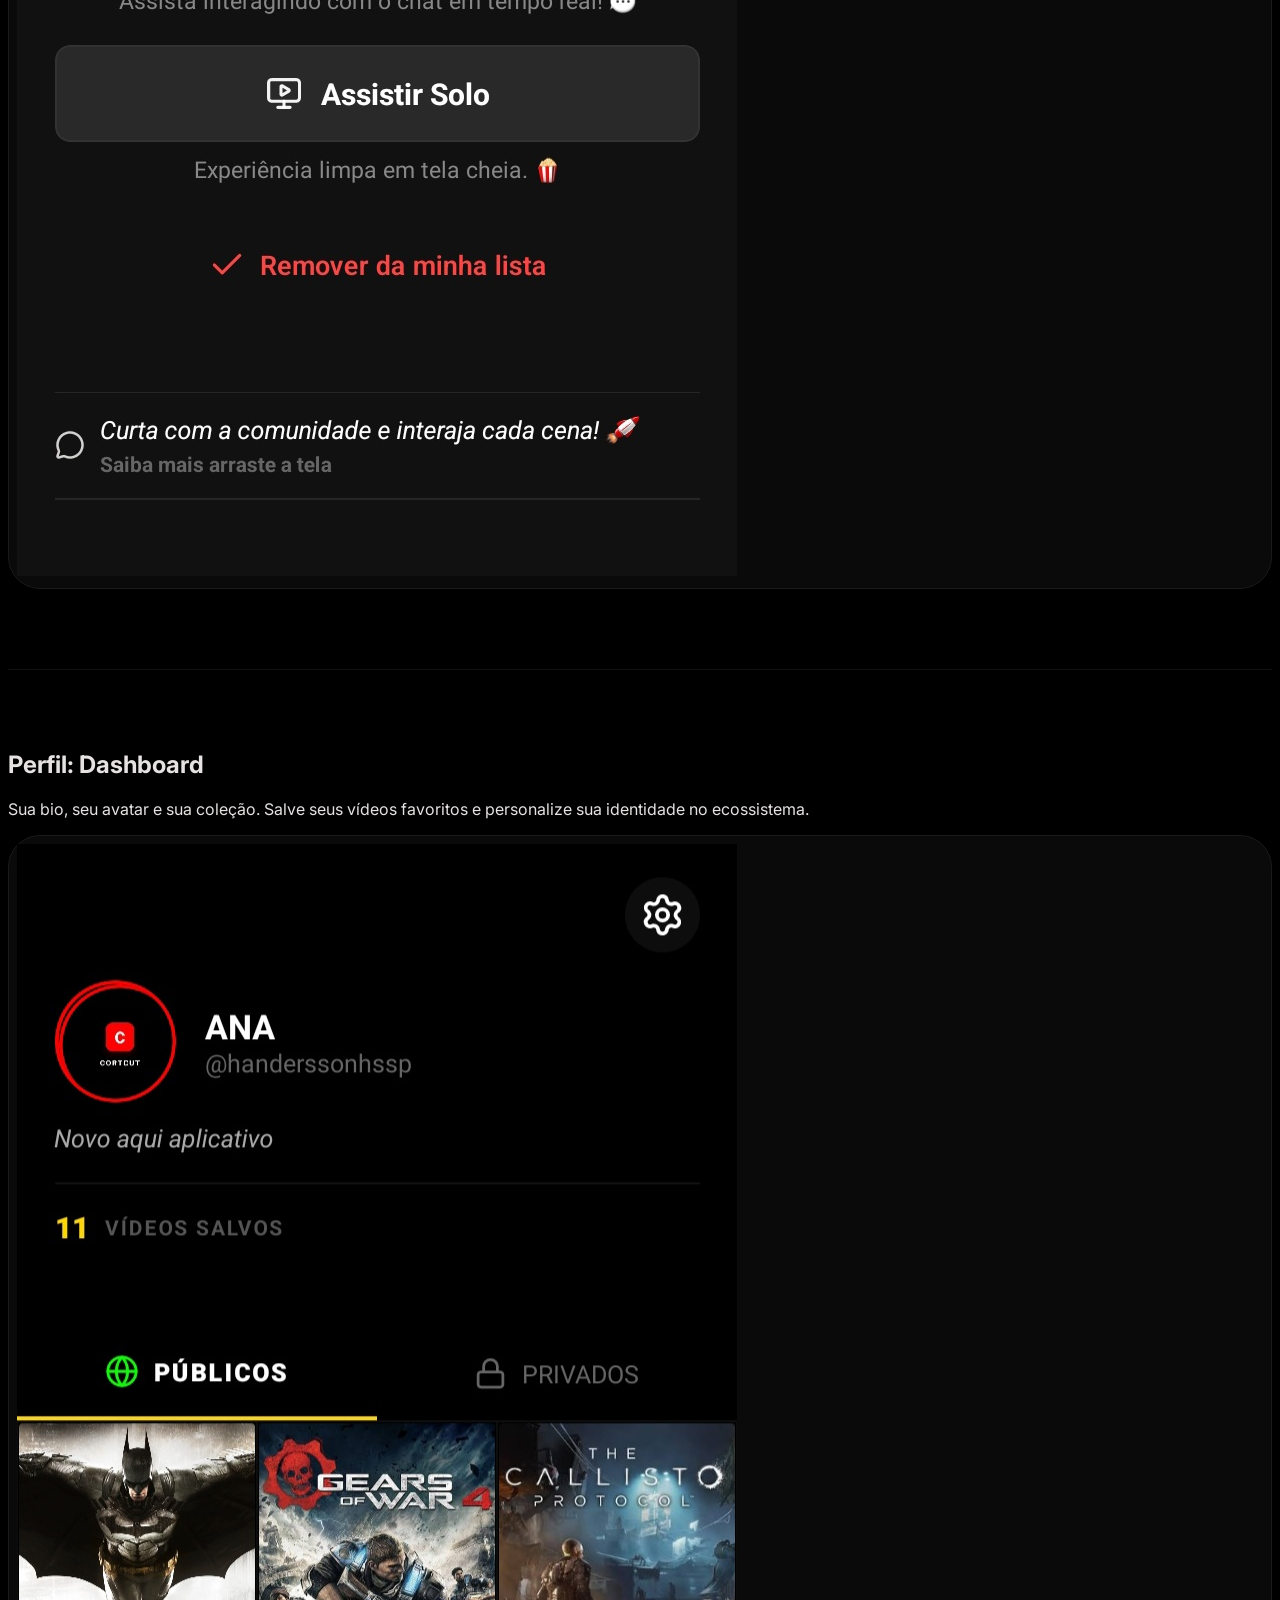
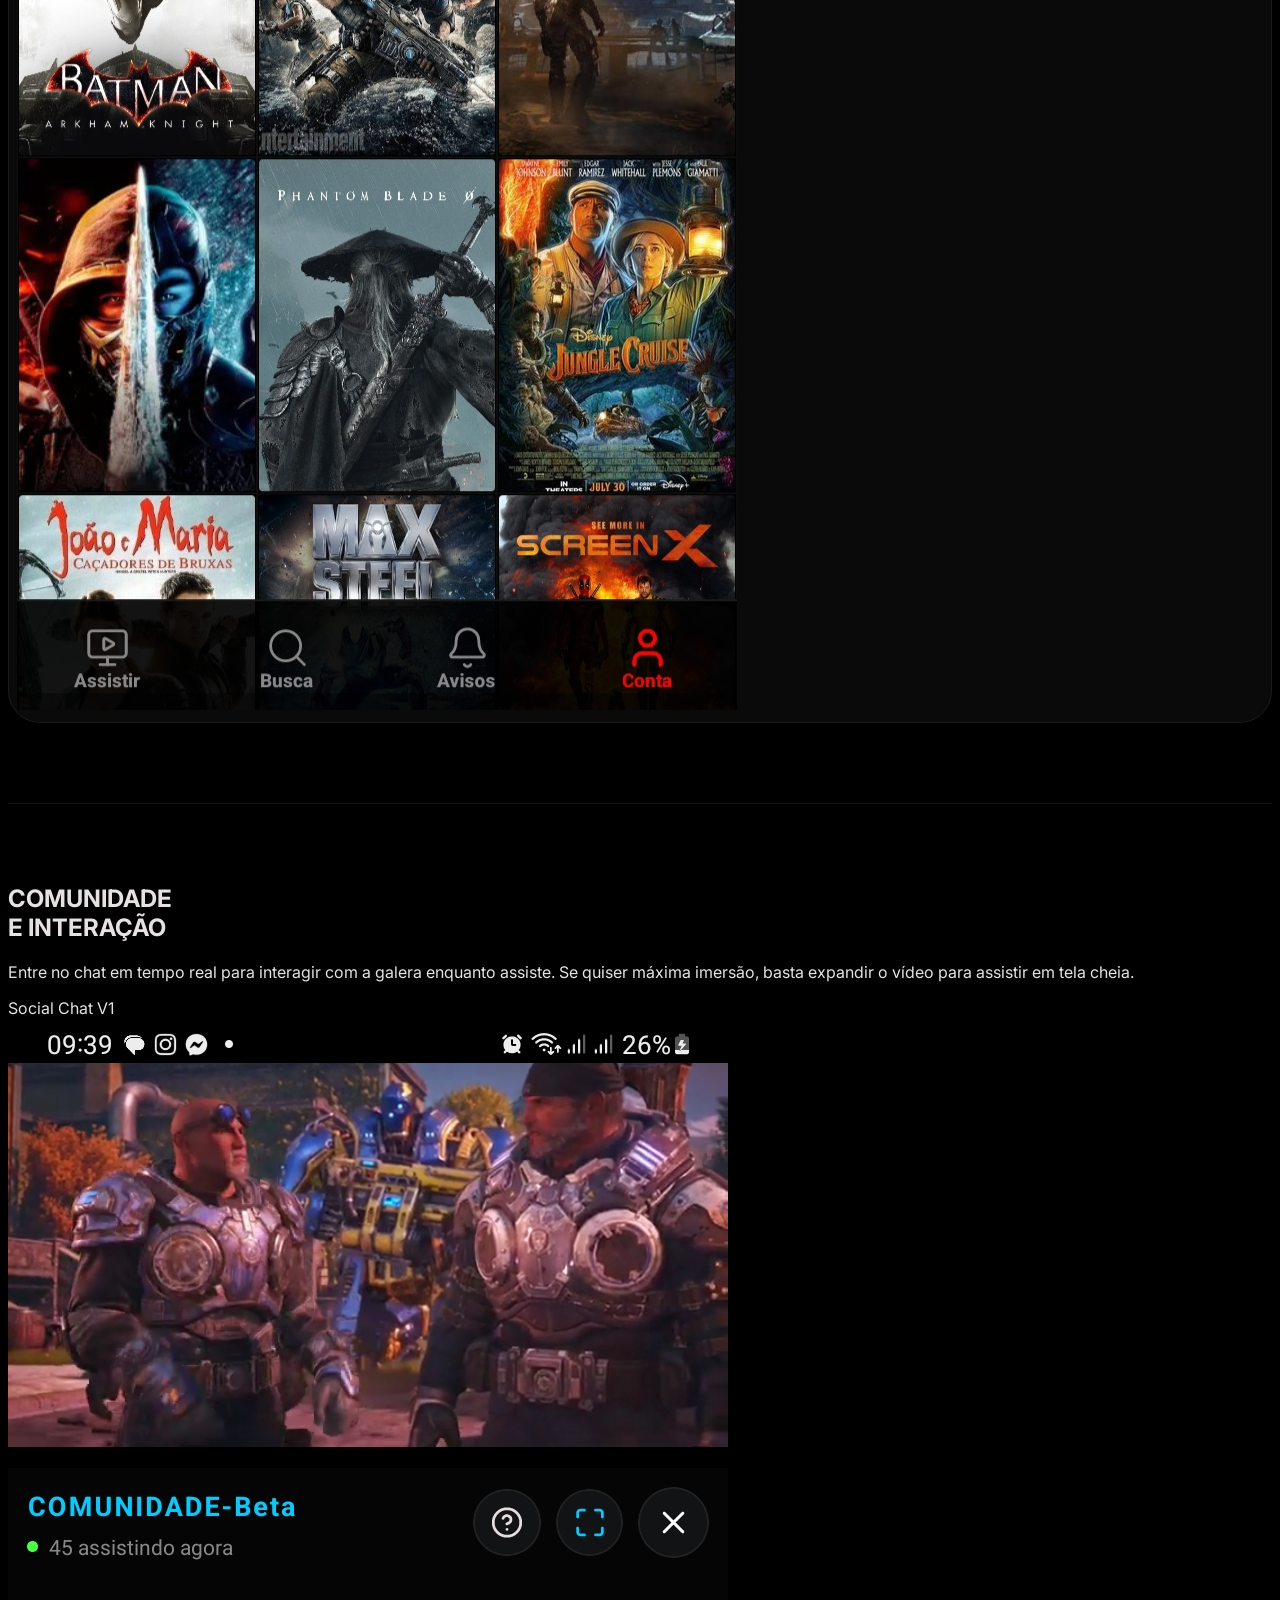
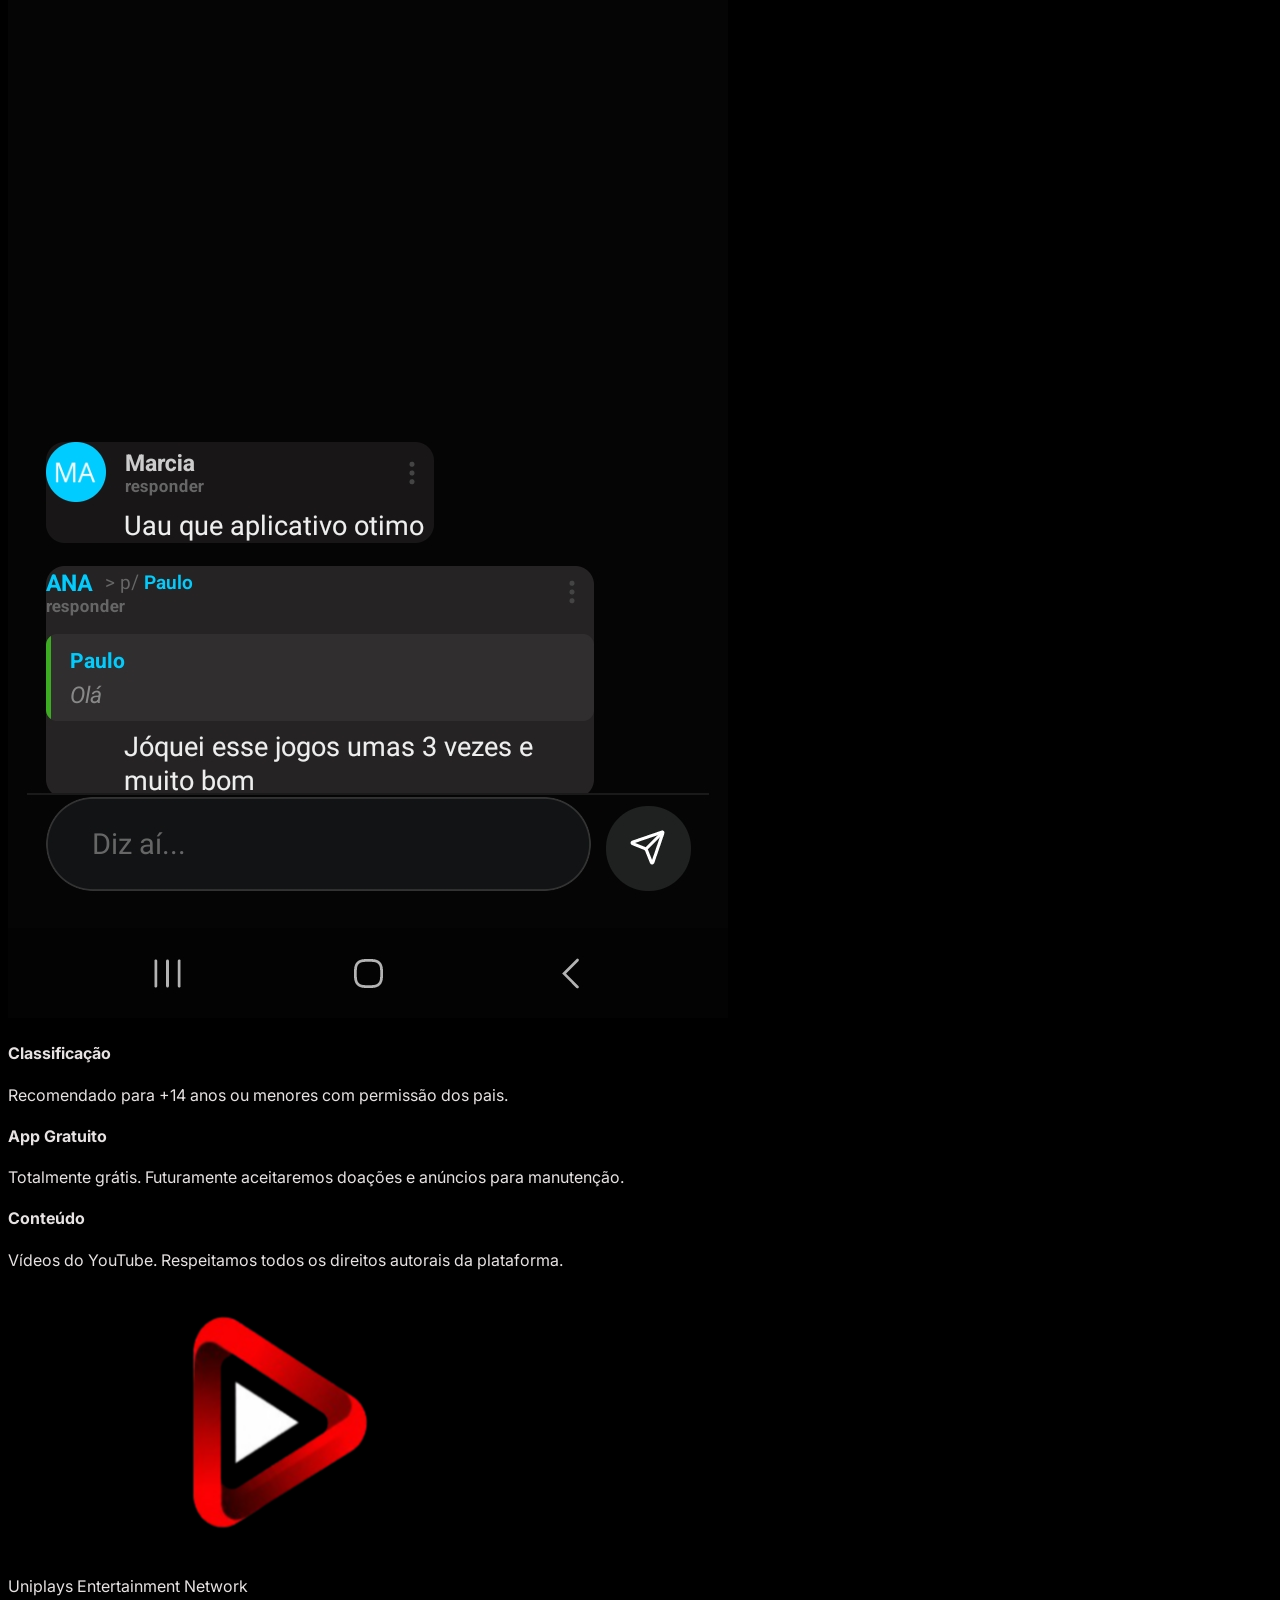
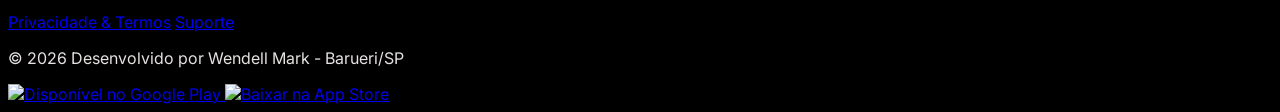
==== commit f18a92a6: "feat: adicionado favicon do site" ====
--- a/index.html
+++ b/index.html
@@ -92,7 +92,7 @@
         <div id="notificacoes" class="section-divider text-center relative">
             <div class="absolute -top-10 left-1/2 -translate-x-1/2 w-40 h-40 bg-red-600/10 rounded-full blur-[100px] pointer-events-none"></div>
             <h2 class="text-4xl font-black italic uppercase mb-6 relative z-10">SAIBA<span class="text-red-600">MAIS</span> DO VIDEO</h2>
-            <p class="text-zinc-500 max-w-2xl mx-auto mb-8 relative z-10">Veja mais detalhes do video e curiosidades. Depois escolha como que assitir Tela COMUNIDADE ou SOLO, voce quem manda.</p>
+            <p class="text-zinc-500 max-w-2xl mx-auto mb-8 relative z-10">Veja mais detalhes do video e curiosidades. Depois escolha como que assistir Tela COMUNIDADE ou SOLO, voce quem manda.</p>
             <div class="flex justify-center relative z-10">
                 <div class="feature-card aspect-[9/16] w-full max-w-[270px] overflow-hidden shadow-2xl shadow-red-950/20 ring-2 ring-red-900/30">
                     <img src="detalhes-do-video.jpg" class="w-full h-full object-cover rounded-xl" alt="Mural Notificações Uniplays">
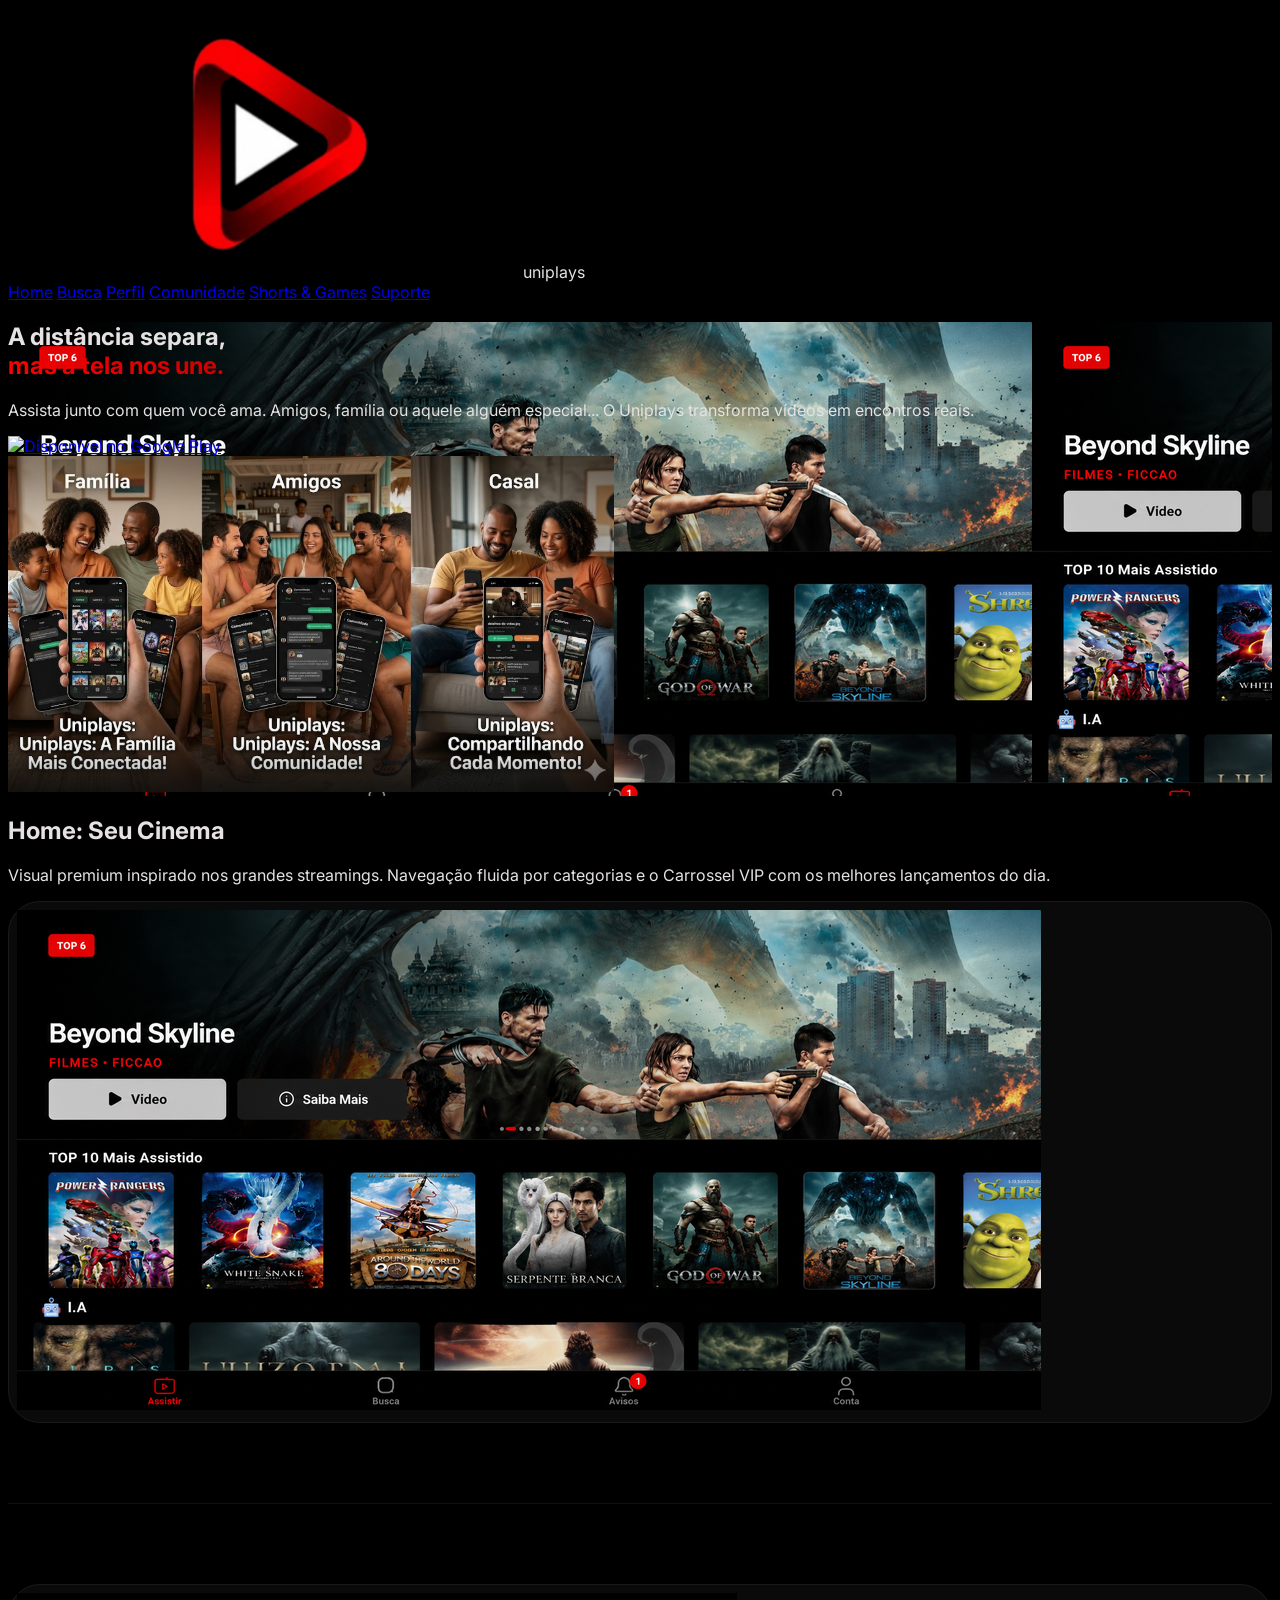
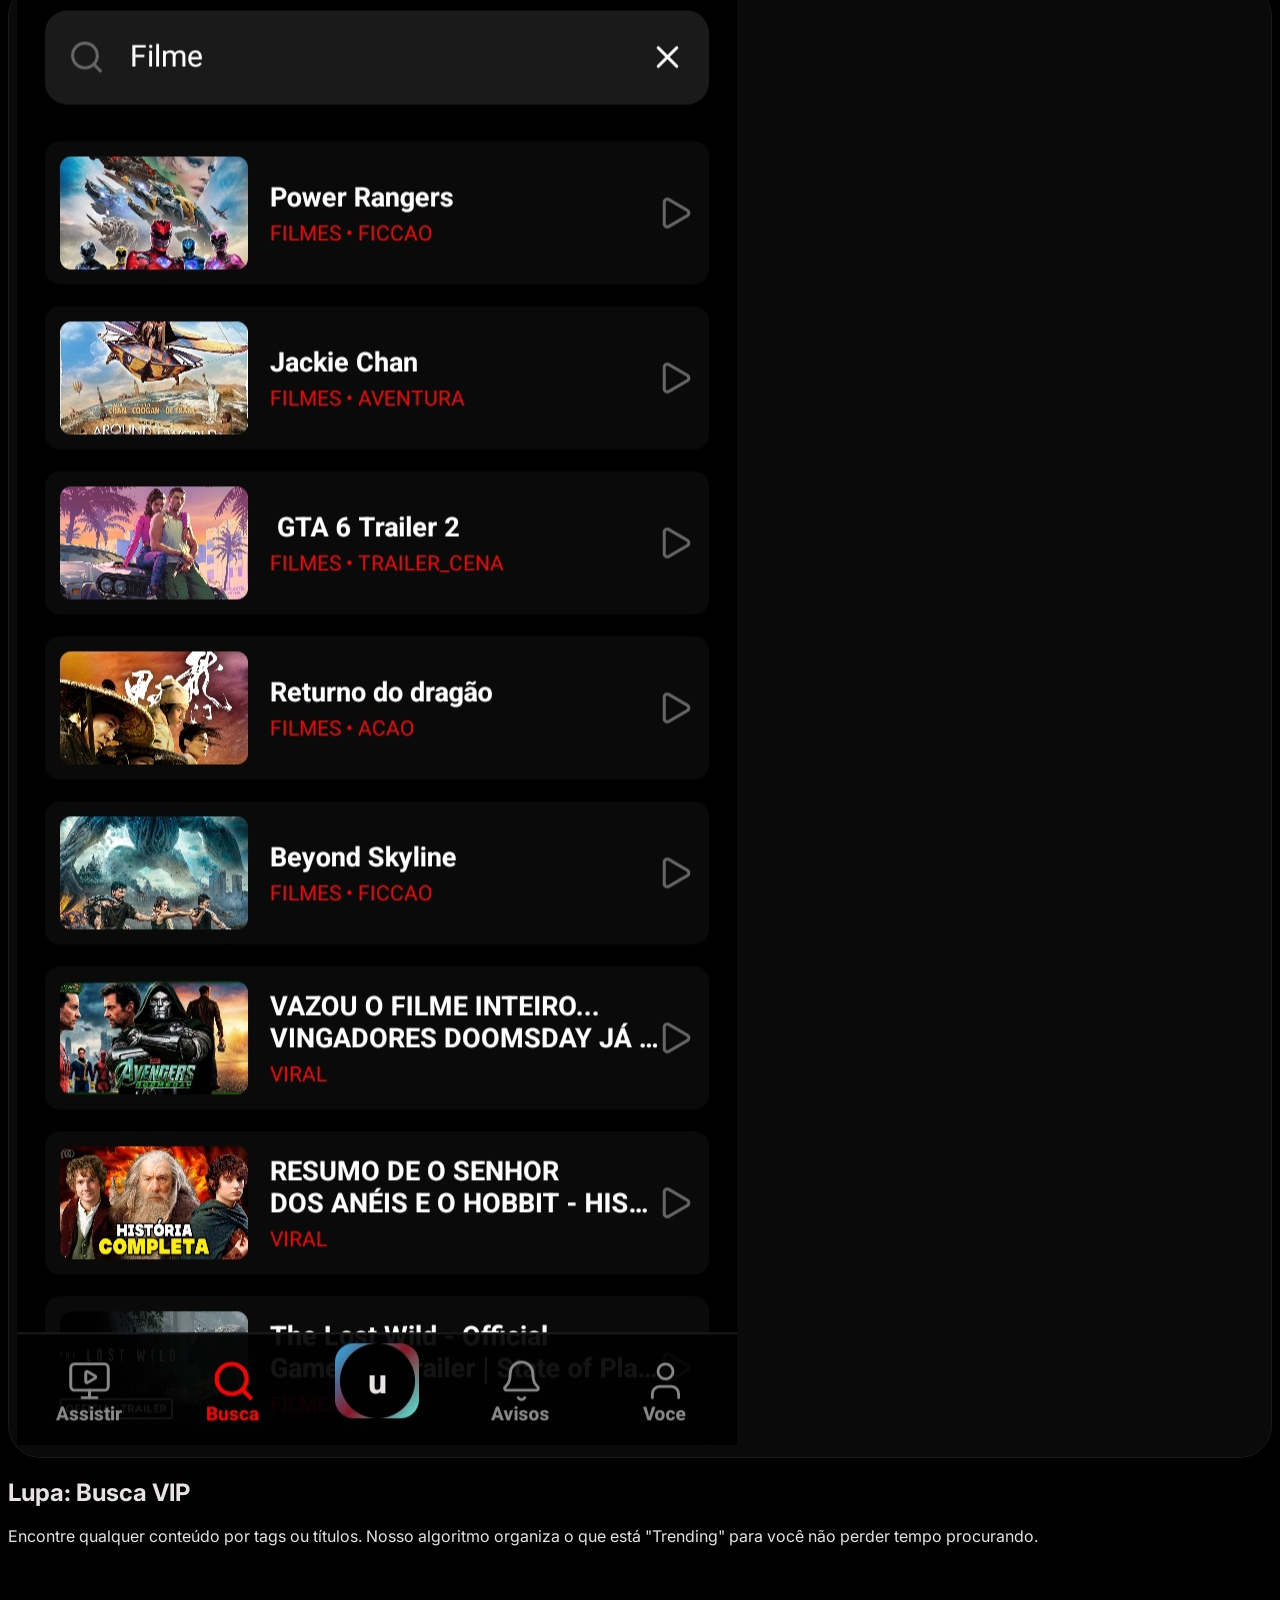
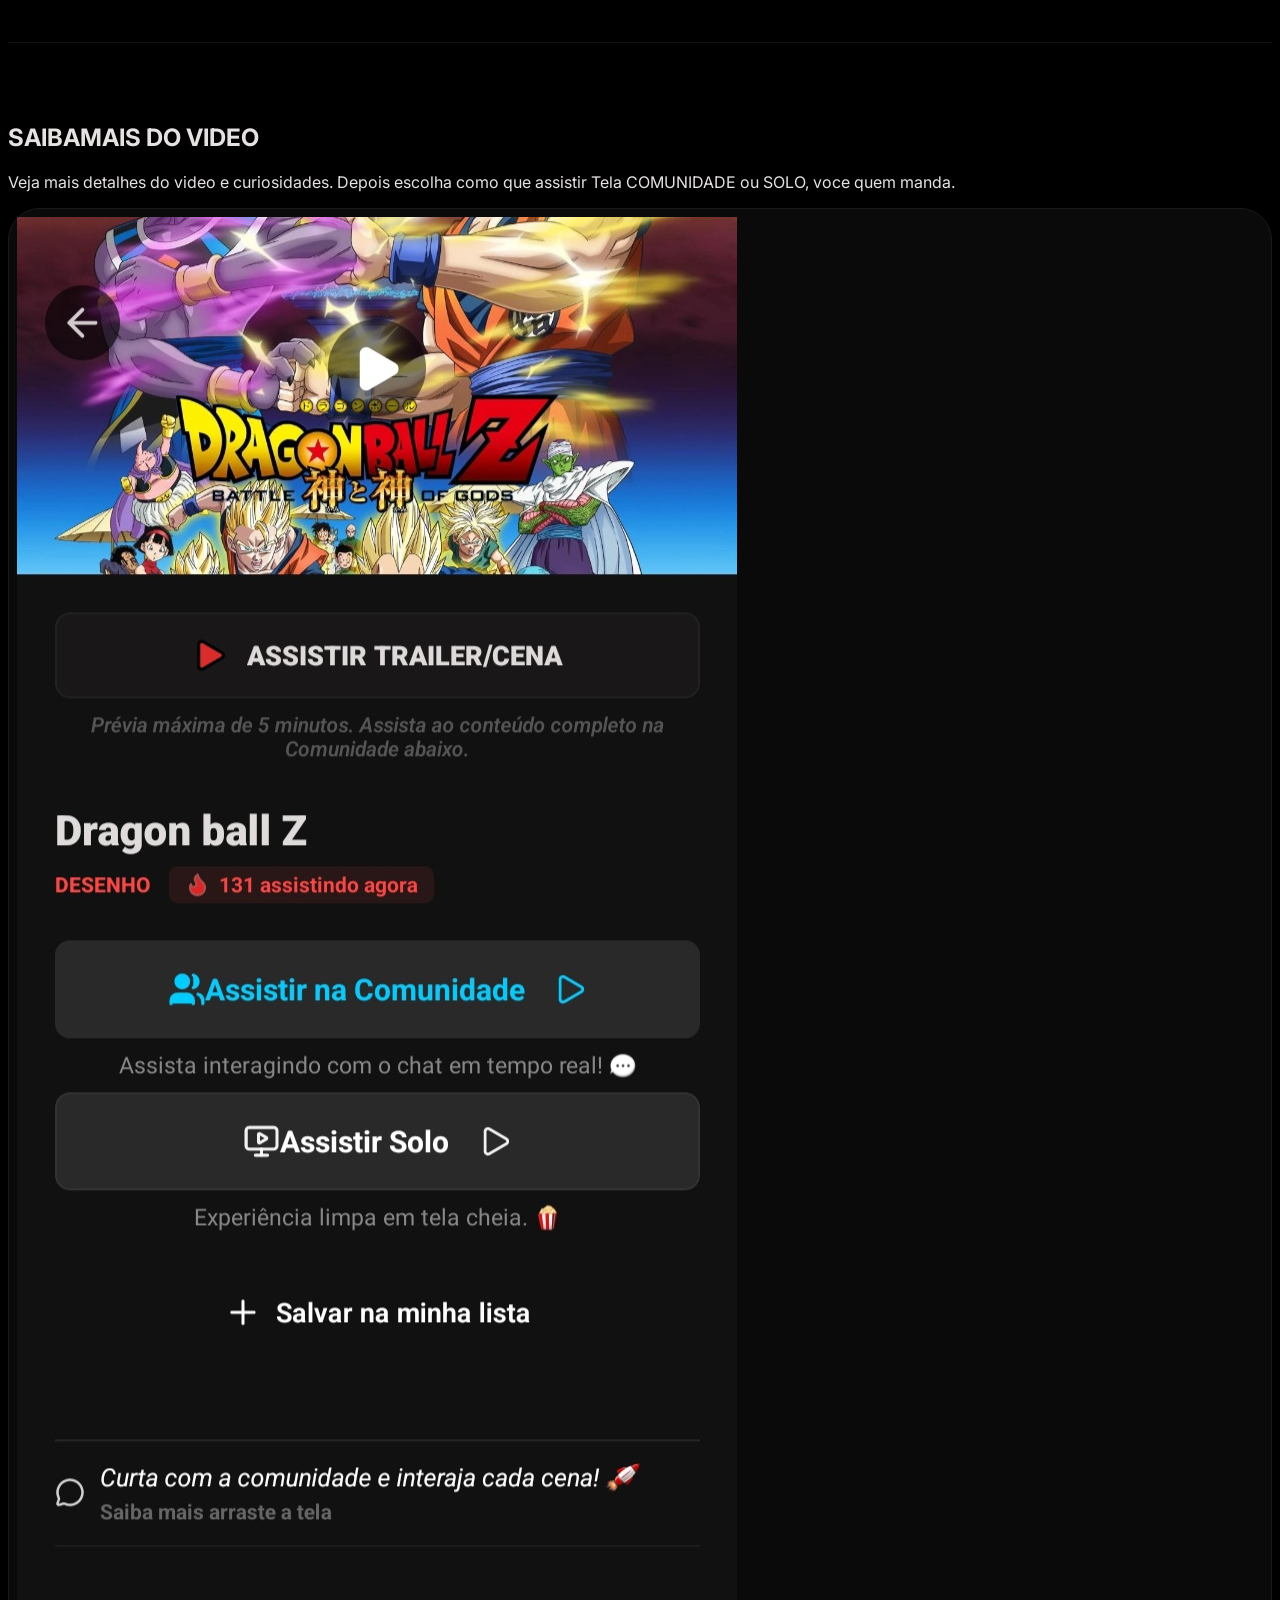
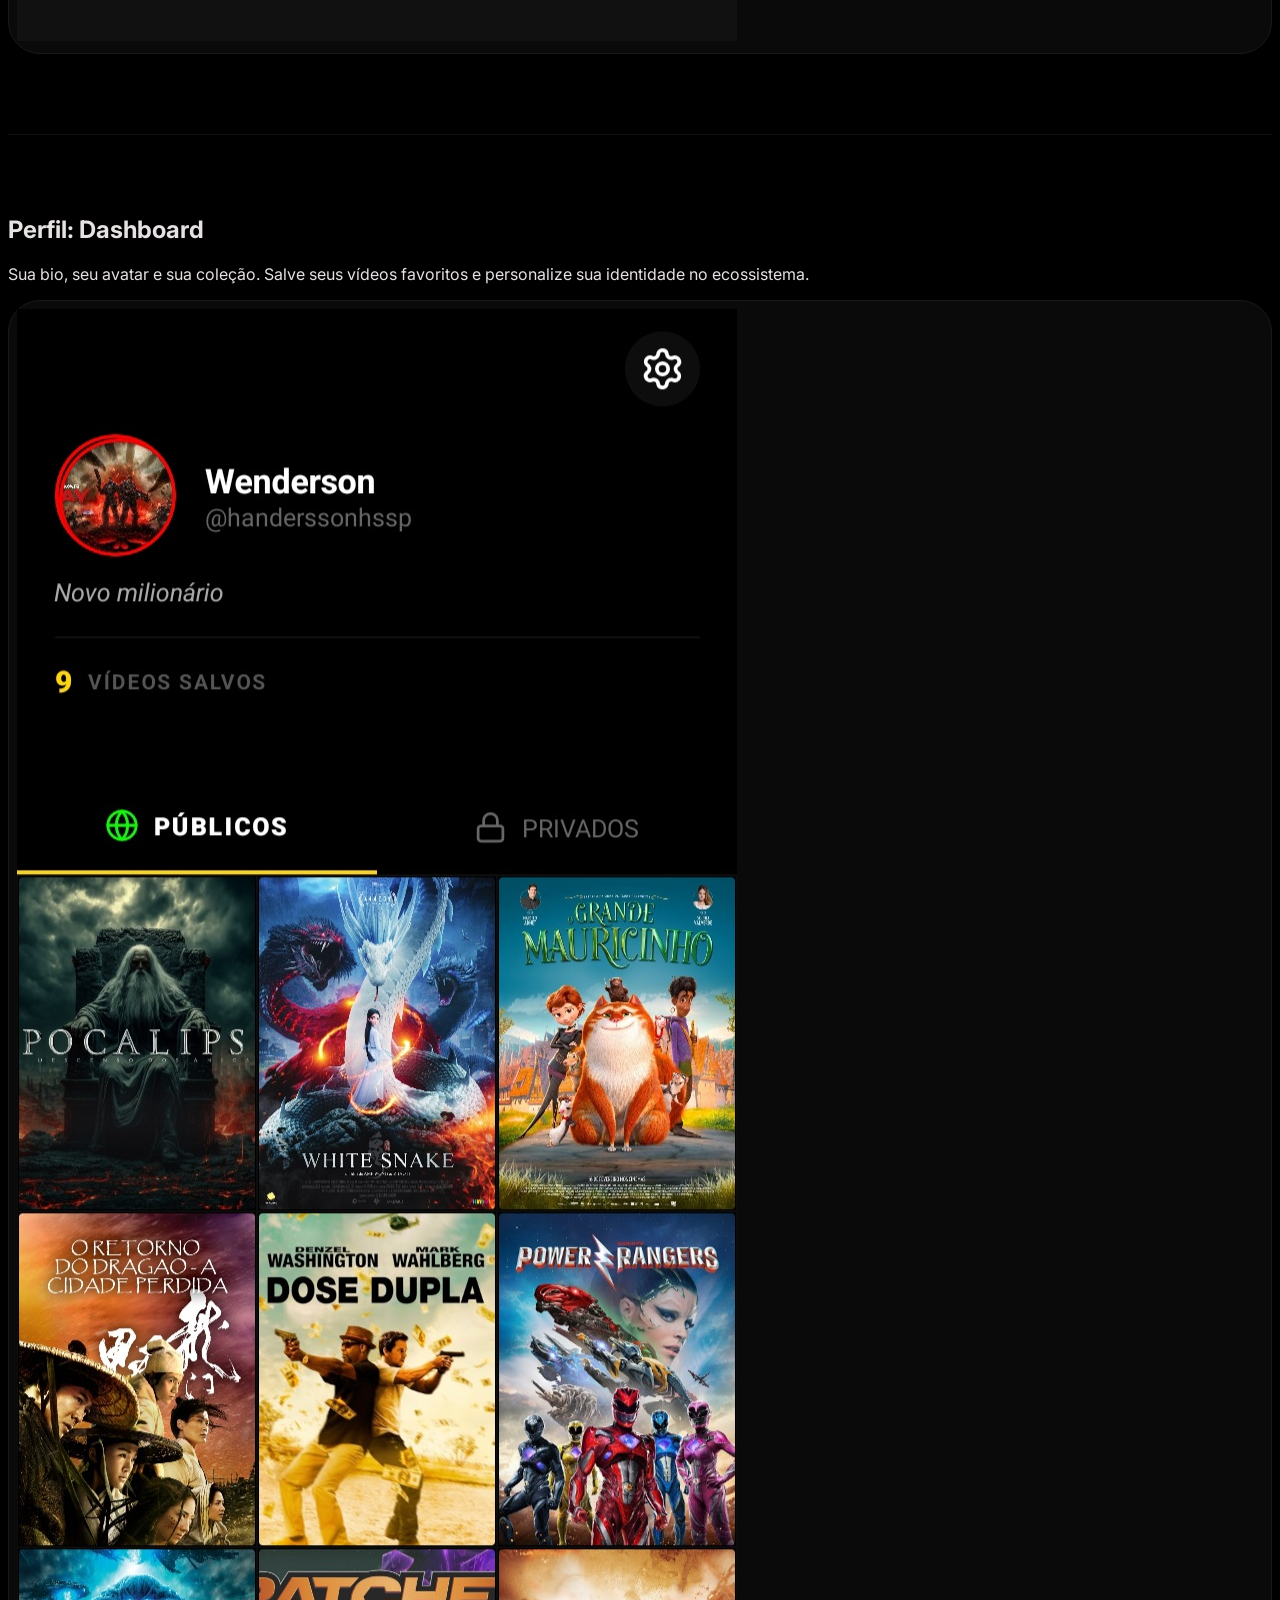
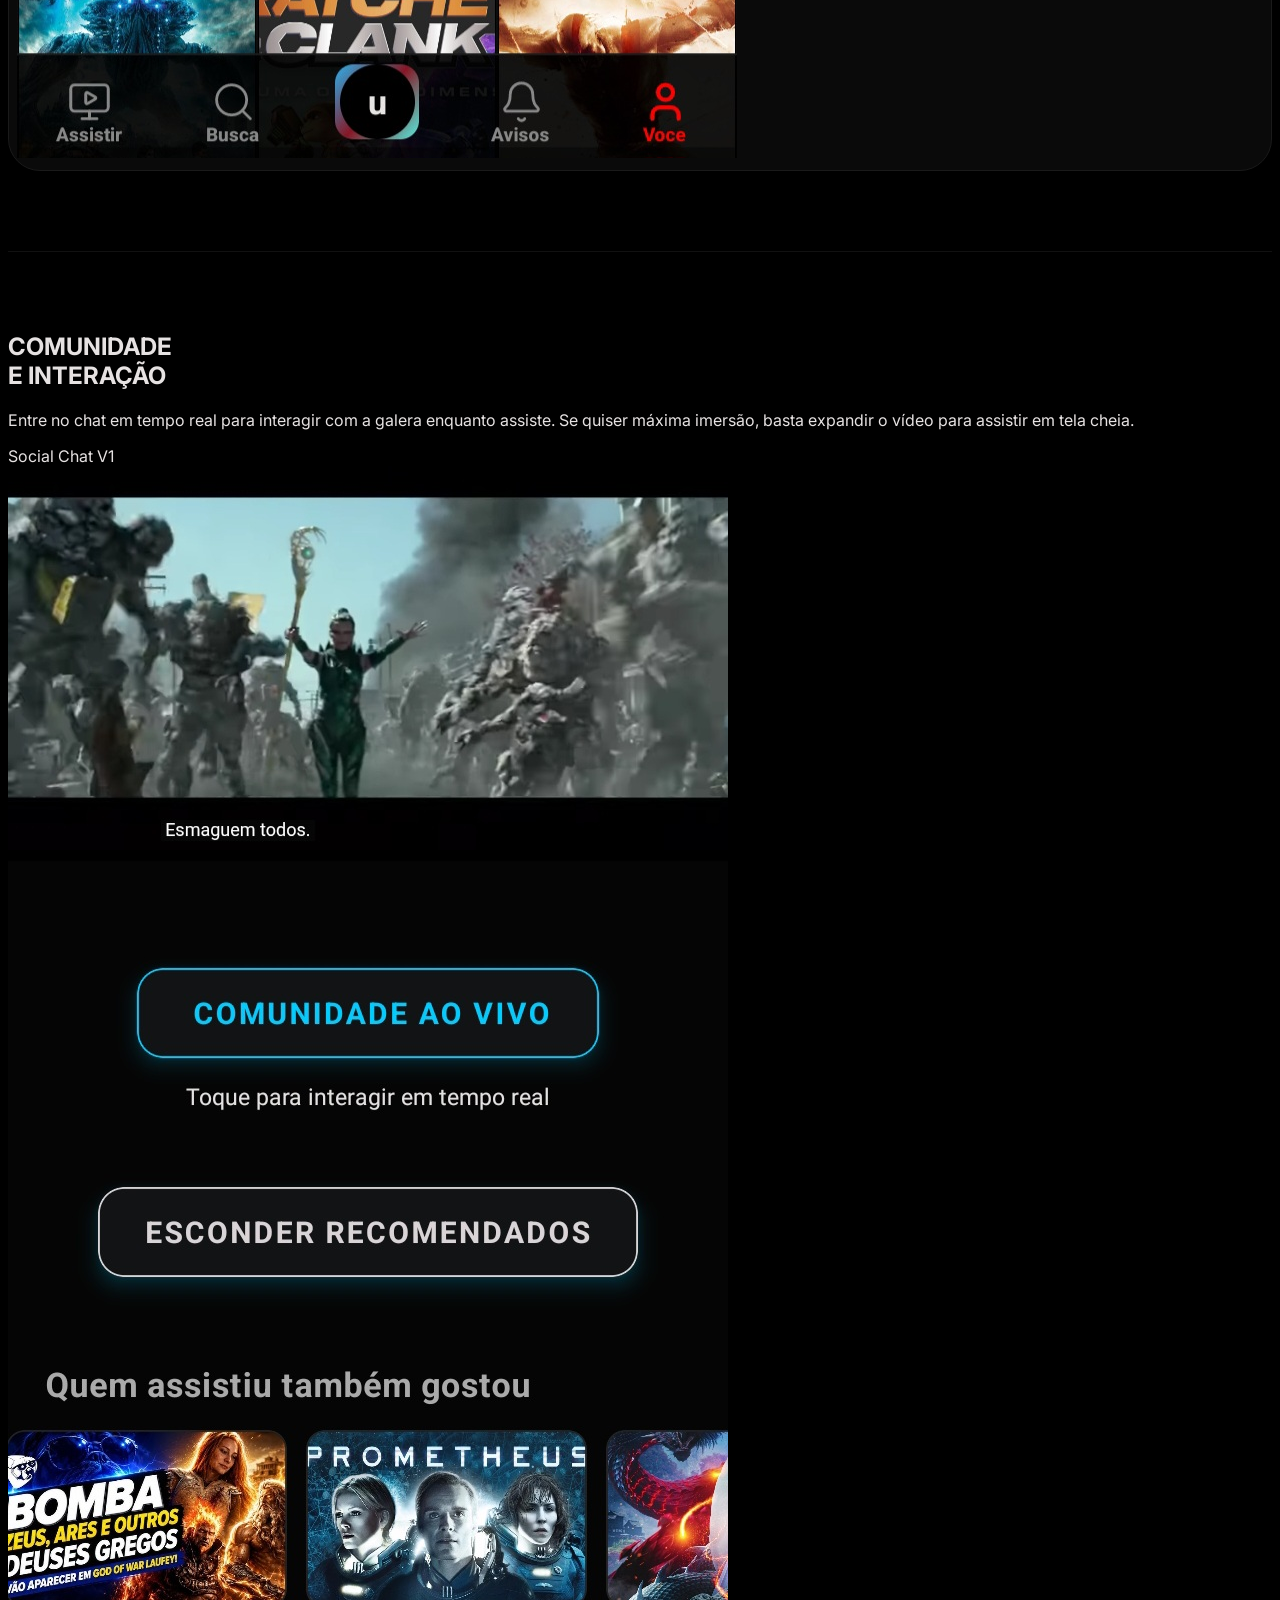
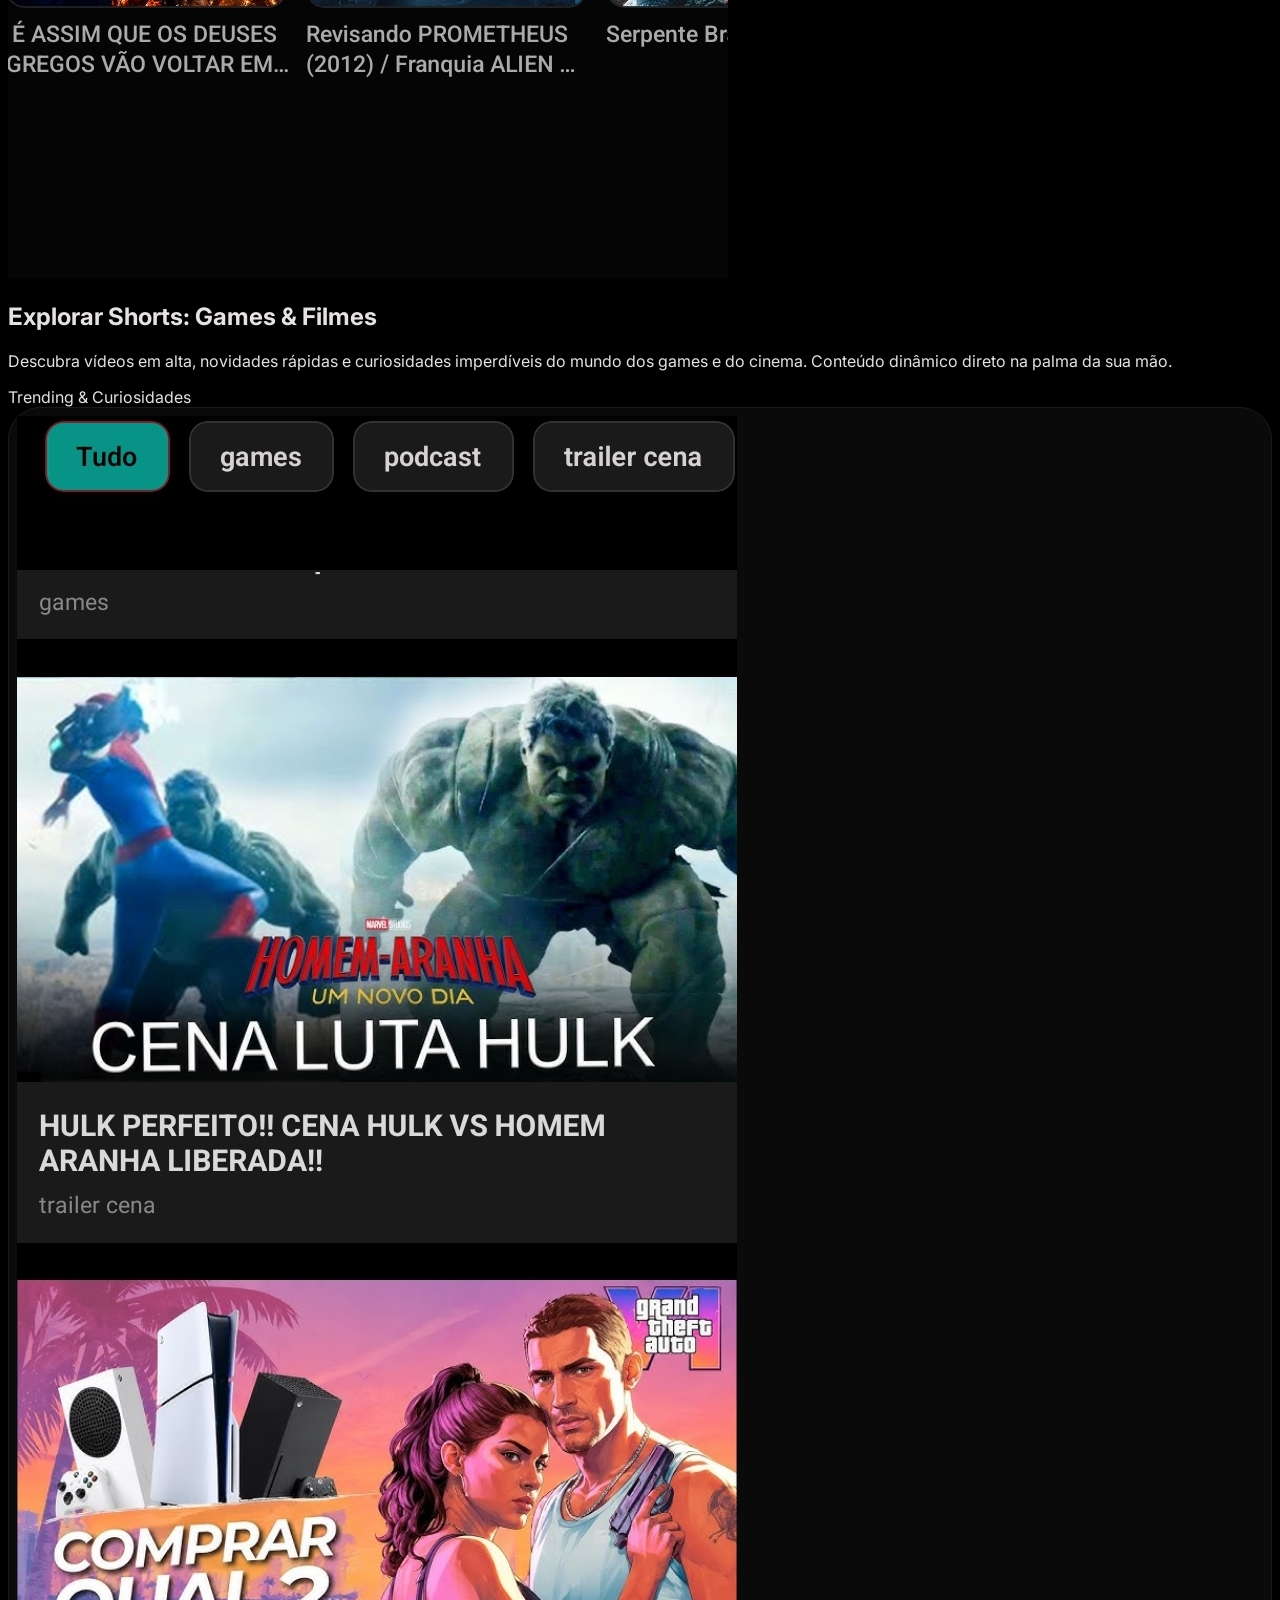
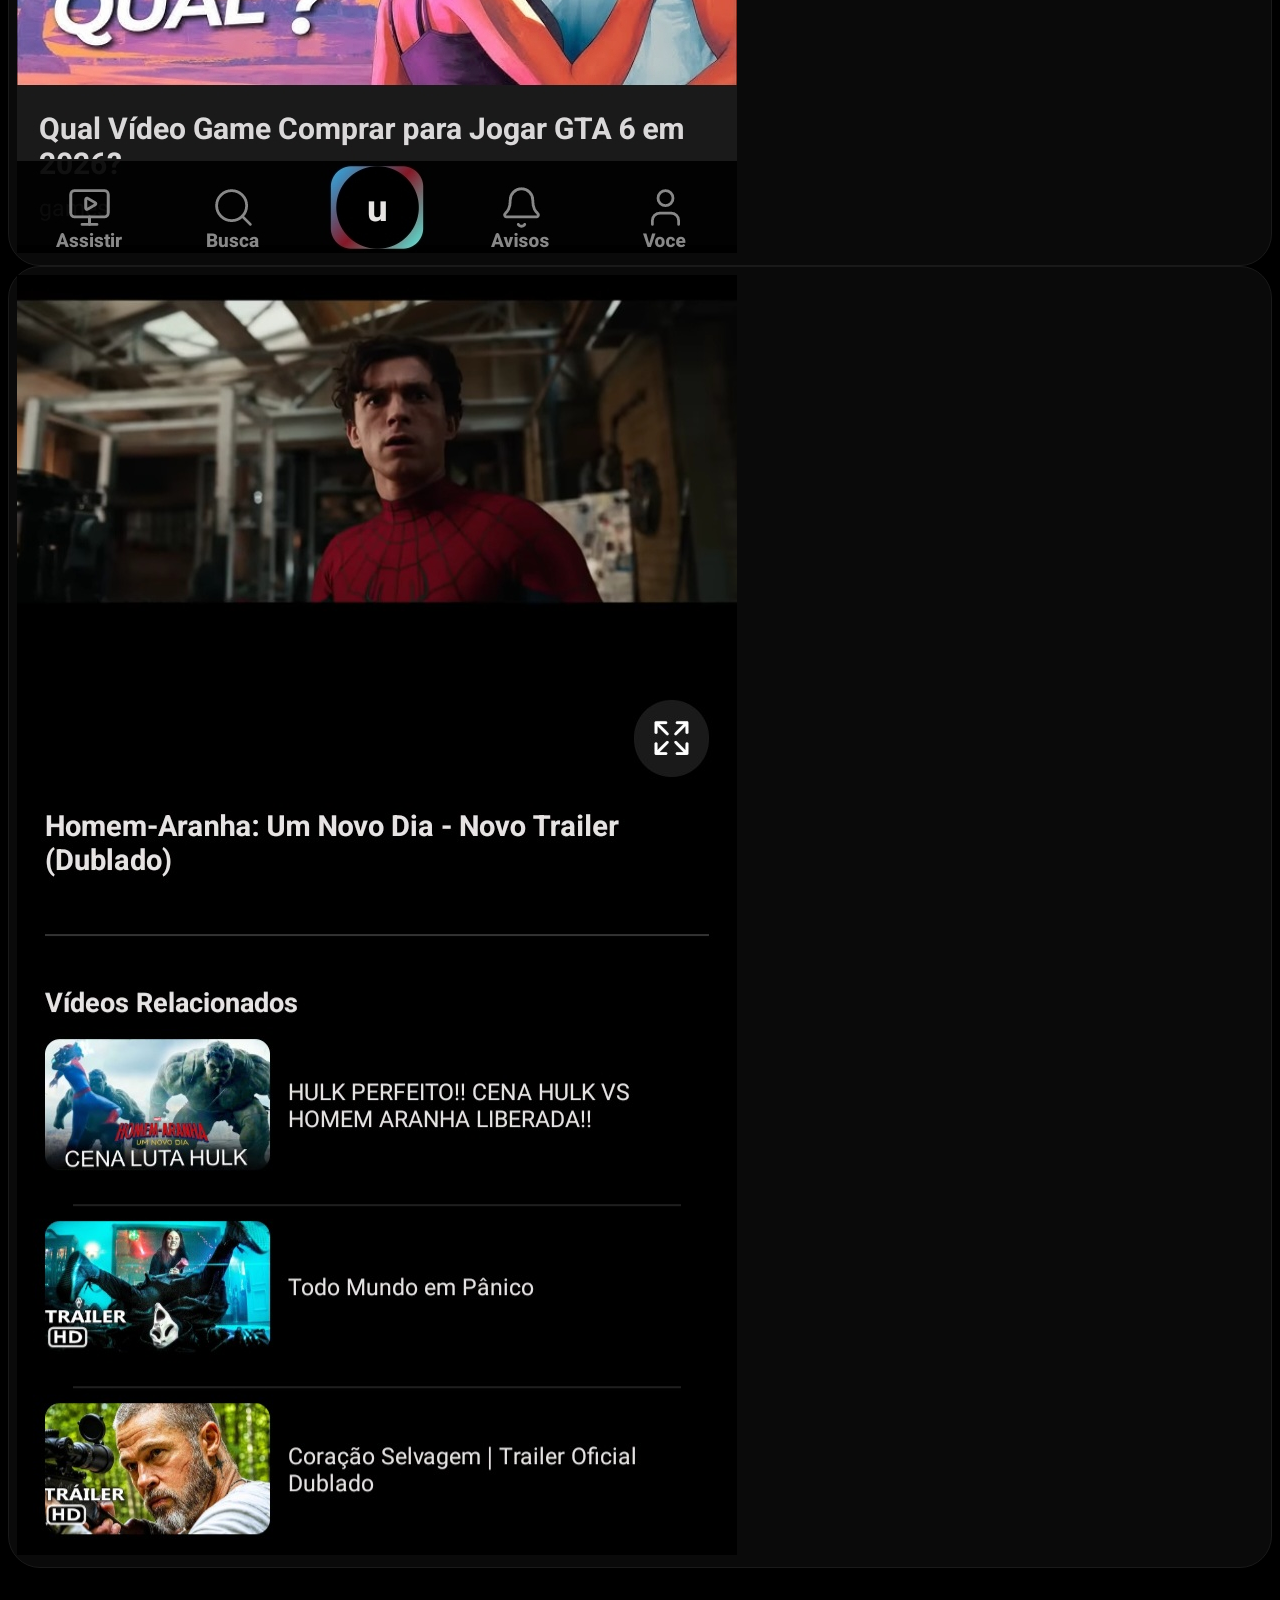
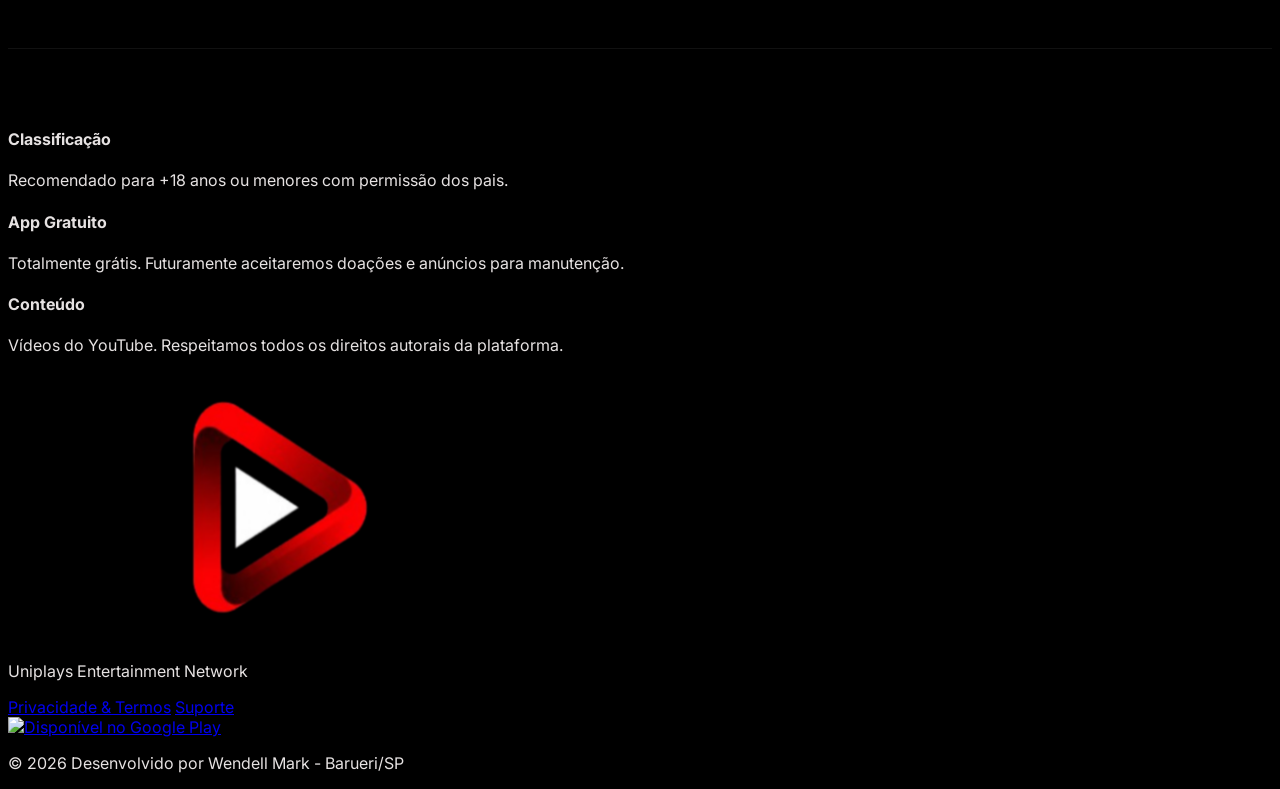
==== commit 7140d496: "feat: atualiza landing page com estilo netflix e novo bloco de shorts" ====
--- a/index.html
+++ b/index.html
@@ -10,11 +10,10 @@
         @import url('https://fonts.googleapis.com/css2?family=Inter:wght@400;700;900&display=swap');
         body { background-color: #000; color: rgb(230, 226, 226); font-family: 'Inter', sans-serif; scroll-behavior: smooth; }
         
-        /* 🎯 CORREÇÃO DO GRADIENTE APLICADA AQUI */
         .text-gradient-red { 
             background: linear-gradient(to right, #ff0000, #cc0000); 
             -webkit-background-clip: text; 
-            background-clip: text; /* ✅ Blindagem de compatibilidade */
+            background-clip: text; 
             -webkit-text-fill-color: transparent; 
         }
         
@@ -32,38 +31,40 @@
         <nav class="hidden lg:flex space-x-6 text-[10px] font-black uppercase tracking-widest text-zinc-500">
             <a href="#home" class="hover:text-white transition-colors">Home</a>
             <a href="#lupa" class="hover:text-white transition-colors">Busca</a>
-            <a href="#notificacoes" class="hover:text-white transition-colors">Notificações</a>
+            
             <a href="#perfil" class="hover:text-white transition-colors">Perfil</a>
-            <a href="#comunidade" class="text-red-600 font-bold">Comunidade</a>
+            <a href="#comunidade" class="hover:text-white transition-colors">Comunidade</a>
+            <a href="#shorts" class="text-red-600 font-bold">Shorts & Games</a>
             <a href="#suporte" class="hover:text-white transition-colors">Suporte</a>
         </nav>
     </header>
 
-    <section id="home" class="py-24 px-6 text-center relative overflow-hidden">
+    <!-- TOPO ESTILO NETFLIX COM BACKGROUND DE TELA INTEIRA E OPACIDADE -->
+    <section id="home" class="py-32 px-6 text-center relative overflow-hidden bg-cover bg-center" style="background-image: url('home.jpg');">
+        <!-- Camada escura semi-opaca (Overlay) -->
+        <div class="absolute inset-0 bg-black/80 backdrop-blur-[2px]"></div>
+
         <div class="max-w-5xl mx-auto relative z-10">
-            <h1 class="text-6xl md:text-8xl font-black italic uppercase leading-none mb-8">
+            <h1 class="text-6xl md:text-8xl font-black italic uppercase leading-none mb-8 text-white">
                 A distância separa, <br> <span class="text-gradient-red text-4xl md:text-7xl">mas a tela nos une.</span>
             </h1>
-            <p class="text-zinc-400 text-lg mb-10 max-w-2xl mx-auto">
+            <p class="text-zinc-300 text-lg mb-10 max-w-2xl mx-auto">
                 Assista junto com quem você ama. Amigos, família ou aquele alguém especial... O Uniplays transforma vídeos em encontros reais.
             </p>
             
             <div class="flex justify-center items-center gap-6 mb-16">
-                <a href="#" class="transition-transform hover:scale-105">
+                <a href="https://play.google.com/store/apps/details?id=com.wenderson.uniplays" target="_blank" rel="noopener noreferrer" class="transition-transform hover:scale-105">
                     <img src="https://upload.wikimedia.org/wikipedia/commons/7/78/Google_Play_Store_badge_EN.svg" class="h-12" alt="Disponível no Google Play">
-                </a>
-                <a href="#" class="transition-transform hover:scale-105">
-                    <img src="https://upload.wikimedia.org/wikipedia/commons/3/3c/Download_on_the_App_Store_Badge.svg" class="h-12" alt="Baixar na App Store">
                 </a>
             </div>
             
-            <div class="rounded-[3rem] overflow-hidden border border-zinc-800 shadow-2xl bg-zinc-950 max-w-4xl mx-auto">
-                <img src="topo-site.png" alt="Interface Uniplays" class="w-full h-auto object-cover">
+            <div class="rounded-[3rem] overflow-hidden border border-zinc-800 shadow-2xl bg-zinc-950/80 max-w-4xl mx-auto">
+                <img src="topo-site.png" alt="Interface Uniplays" class="w-full h-auto object-cover opacity-90">
             </div>
         </div>
     </section>
 
-    <main class="max-w-6xl mx-auto px-6">
+    <main class="max-w-6xl mx-auto px-6 mt-16">
 
         <div class="section-divider grid md:grid-cols-2 gap-12 items-center">
             <div>
@@ -80,7 +81,7 @@
         <div id="lupa" class="section-divider grid md:grid-cols-2 gap-12 items-center">
             <div class="order-2 md:order-1 flex justify-center">
                 <div class="feature-card aspect-[9/16] w-full max-w-[270px] overflow-hidden shadow-xl shadow-zinc-900/5">
-                    <img src="lupa.jpg" class="w-full h-full object-cover rounded-xl" alt="App Busca">
+                    <img src="pesquisa.jpg" class="w-full h-full object-cover rounded-xl" alt="App Busca">
                 </div>
             </div>
             <div class="order-1 md:order-2">
@@ -95,7 +96,7 @@
             <p class="text-zinc-500 max-w-2xl mx-auto mb-8 relative z-10">Veja mais detalhes do video e curiosidades. Depois escolha como que assistir Tela COMUNIDADE ou SOLO, voce quem manda.</p>
             <div class="flex justify-center relative z-10">
                 <div class="feature-card aspect-[9/16] w-full max-w-[270px] overflow-hidden shadow-2xl shadow-red-950/20 ring-2 ring-red-900/30">
-                    <img src="detalhes-do-video.jpg" class="w-full h-full object-cover rounded-xl" alt="Mural Notificações Uniplays">
+                    <img src="detalhes.jpg" class="w-full h-full object-cover rounded-xl" alt="Mural Notificações Uniplays">
                 </div>
             </div>
         </div>
@@ -107,25 +108,41 @@
             </div>
             <div class="flex justify-center">
                 <div class="feature-card aspect-[9/16] w-full max-w-[270px] overflow-hidden shadow-xl shadow-zinc-900/5">
-                    <img src="perfil-galerias-video-salvo.jpg" class="w-full h-full object-cover rounded-xl" alt="App Perfil">
+                    <img src="perfil.jpg" class="w-full h-full object-cover rounded-xl" alt="App Perfil">
                 </div>
             </div>
         </div>
 
         <div id="comunidade" class="py-20 px-10 bg-red-600 rounded-[4rem] text-black mb-24">
-    <div class="grid md:grid-cols-2 gap-12 items-center">
-        <div>
-            <h2 class="text-4xl md:text-5xl font-black italic uppercase mb-6">COMUNIDADE<br>E INTERAÇÃO</h2>
-            <p class="text-black font-bold text-lg leading-relaxed mb-6">Entre no chat em tempo real para interagir com a galera enquanto assiste. Se quiser máxima imersão, basta expandir o vídeo para assistir em tela cheia.</p>
-            <div class="bg-black text-white p-4 rounded-2xl inline-block font-black italic uppercase">Social Chat V1</div>
-        </div>
-        <div class="flex justify-center">
-            <div class="bg-black/20 p-4 rounded-[3rem] border border-black/10 aspect-[9/16] w-full max-w-[280px] overflow-hidden">
-                <img src="tela-comunidade-com-chat.jpg" class="w-full h-full object-cover rounded-[2rem]" alt="Chat Real Uniplays">
+            <div class="grid md:grid-cols-2 gap-12 items-center">
+                <div>
+                    <h2 class="text-4xl md:text-5xl font-black italic uppercase mb-6">COMUNIDADE<br>E INTERAÇÃO</h2>
+                    <p class="text-black font-bold text-lg leading-relaxed mb-6">Entre no chat em tempo real para interagir com a galera enquanto assiste. Se quiser máxima imersão, basta expandir o vídeo para assistir em tela cheia.</p>
+                    <div class="bg-black text-white p-4 rounded-2xl inline-block font-black italic uppercase">Social Chat V1</div>
+                </div>
+                <div class="flex justify-center">
+                    <div class="bg-black/20 p-4 rounded-[3rem] border border-black/10 aspect-[9/16] w-full max-w-[280px] overflow-hidden">
+                        <img src="comunidade.jpg" class="w-full h-full object-cover rounded-[2rem]" alt="Chat Real Uniplays">
+                    </div>
+                </div>
             </div>
         </div>
-    </div>
-</div>
+
+        <!-- NOVO BLOCO: SHORTS, GAMES E FILMES (DUAS TELAS LADO A LADO) -->
+        <div id="shorts" class="section-divider grid md:grid-cols-2 gap-12 items-center">
+            <div>
+                <h2 class="text-4xl font-black italic uppercase mb-6 text-red-600">Explorar Shorts: <span class="text-white">Games & Filmes</span></h2>
+                <p class="text-zinc-500 leading-relaxed italic mb-6">Descubra vídeos em alta, novidades rápidas e curiosidades imperdíveis do mundo dos games e do cinema. Conteúdo dinâmico direto na palma da sua mão.</p>
+                <div class="inline-block bg-zinc-900 border border-zinc-800 text-red-500 text-xs font-black uppercase px-4 py-2 rounded-xl tracking-widest">
+                    Trending & Curiosidades
+                </div>
+            </div>
+            <div class="flex justify-center gap-4">
+                <div class="feature-card aspect-[9/16] w-full max-w-[220px] overflow-hidden shadow-xl shadow-zinc-900/10">
+                    <img src="shorts-home.jpg" class="w-full h-full object-cover rounded-xl" alt="Play Shorts Games">
+                </div>
+                <div class="feature-card aspect-[9/16] w-full max-w-[220px] overflow-hidden shadow-xl shadow-zinc-900/10">
+                    <img src="play-short.jpg" class="w-full h-full object-cover rounded-xl" alt="Shorts Filmes">
                 </div>
             </div>
         </div>
@@ -133,7 +150,7 @@
         <div class="grid md:grid-cols-3 gap-8 mb-24 text-center">
             <div class="p-6 border border-zinc-900 rounded-3xl">
                 <h4 class="font-black uppercase text-red-600 mb-4 tracking-widest">Classificação</h4>
-                <p class="text-xs text-zinc-500 italic">Recomendado para +14 anos ou menores com permissão dos pais.</p>
+                <p class="text-xs text-zinc-500 italic">Recomendado para +18 anos ou menores com permissão dos pais.</p>
             </div>
             <div class="p-6 border border-zinc-900 rounded-3xl">
                 <h4 class="font-black uppercase text-red-600 mb-4 tracking-widest">App Gratuito</h4>
@@ -146,7 +163,7 @@
         </div>
     </main>
 
-    <footer id="suporte" class="bg-zinc-950 py-20 px-6 border-t border-zinc-900">
+    <footer id="suporte" class="bg-zinc-950 py-20 px-6 border-t border-zinc-900 text-center">
         <div class="max-w-6xl mx-auto">
             <div class="flex flex-col md:flex-row justify-between items-center gap-12 text-center md:text-left">
                 <div>
@@ -157,22 +174,16 @@
                     <a href="politica.html" class="hover:text-red-600 transition-colors">Privacidade & Termos</a>
                     <a href="suporte.html" class="hover:text-red-600 transition-colors">Suporte</a>
                 </div>
+            </div>
 
-                
-            </div>
-            <p class="text-center mt-20 text-zinc-800 text-[9px] font-bold uppercase tracking-[0.5em]">© 2026 Desenvolvido por Wendell Mark - Barueri/SP</p>
-        </div>
-
-        <div class="flex justify-center items-center gap-6 mb-16">
-                <a href="#" class="transition-transform hover:scale-105">
+            <div class="flex justify-center items-center gap-6 mt-12 mb-8">
+                <a href="https://play.google.com/store/apps/details?id=com.wenderson.uniplays" target="_blank" rel="noopener noreferrer" class="transition-transform hover:scale-105">
                     <img src="https://upload.wikimedia.org/wikipedia/commons/7/78/Google_Play_Store_badge_EN.svg" class="h-12" alt="Disponível no Google Play">
-                </a>
-                <a href="#" class="transition-transform hover:scale-105">
-                    <img src="https://upload.wikimedia.org/wikipedia/commons/3/3c/Download_on_the_App_Store_Badge.svg" class="h-12" alt="Baixar na App Store">
                 </a>
             </div>
 
-            
+            <p class="mt-12 text-zinc-800 text-[9px] font-bold uppercase tracking-[0.5em]">© 2026 Desenvolvido por Wendell Mark - Barueri/SP</p>
+        </div>
     </footer>
 
 </body>
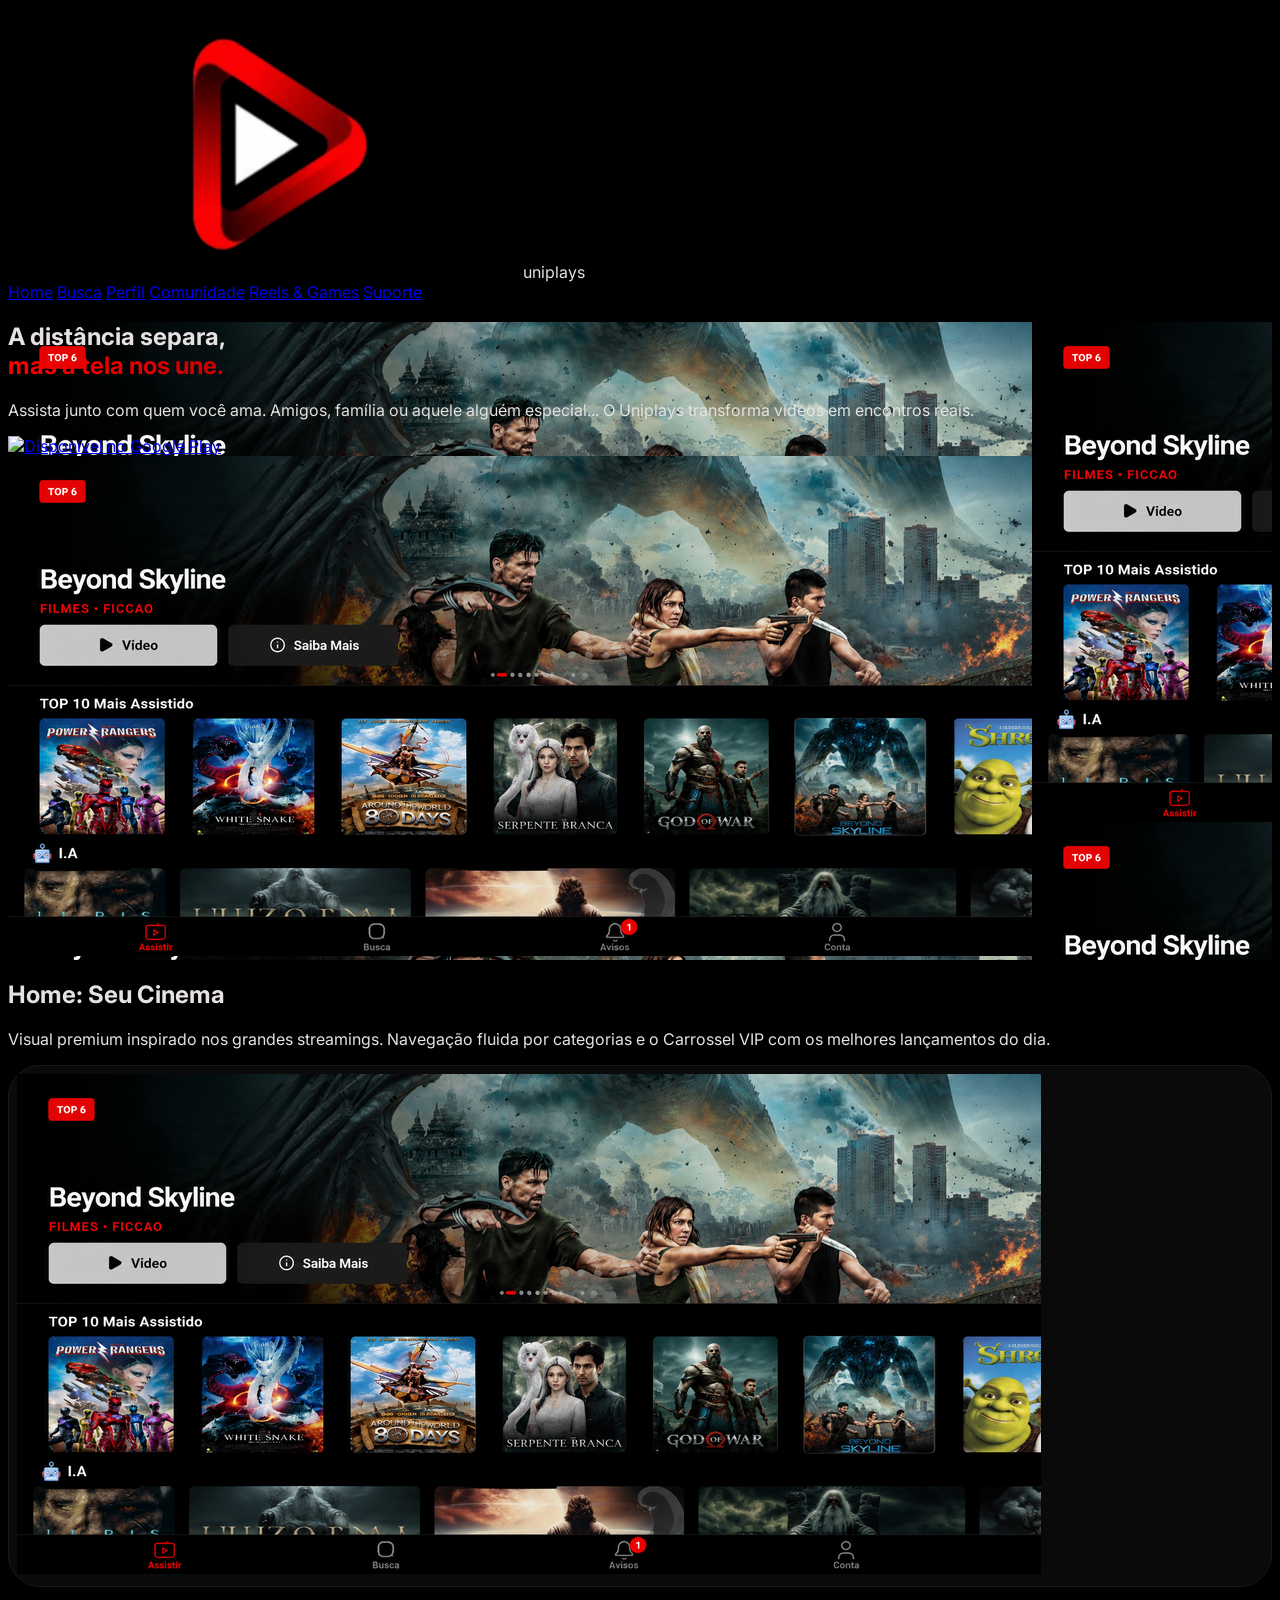
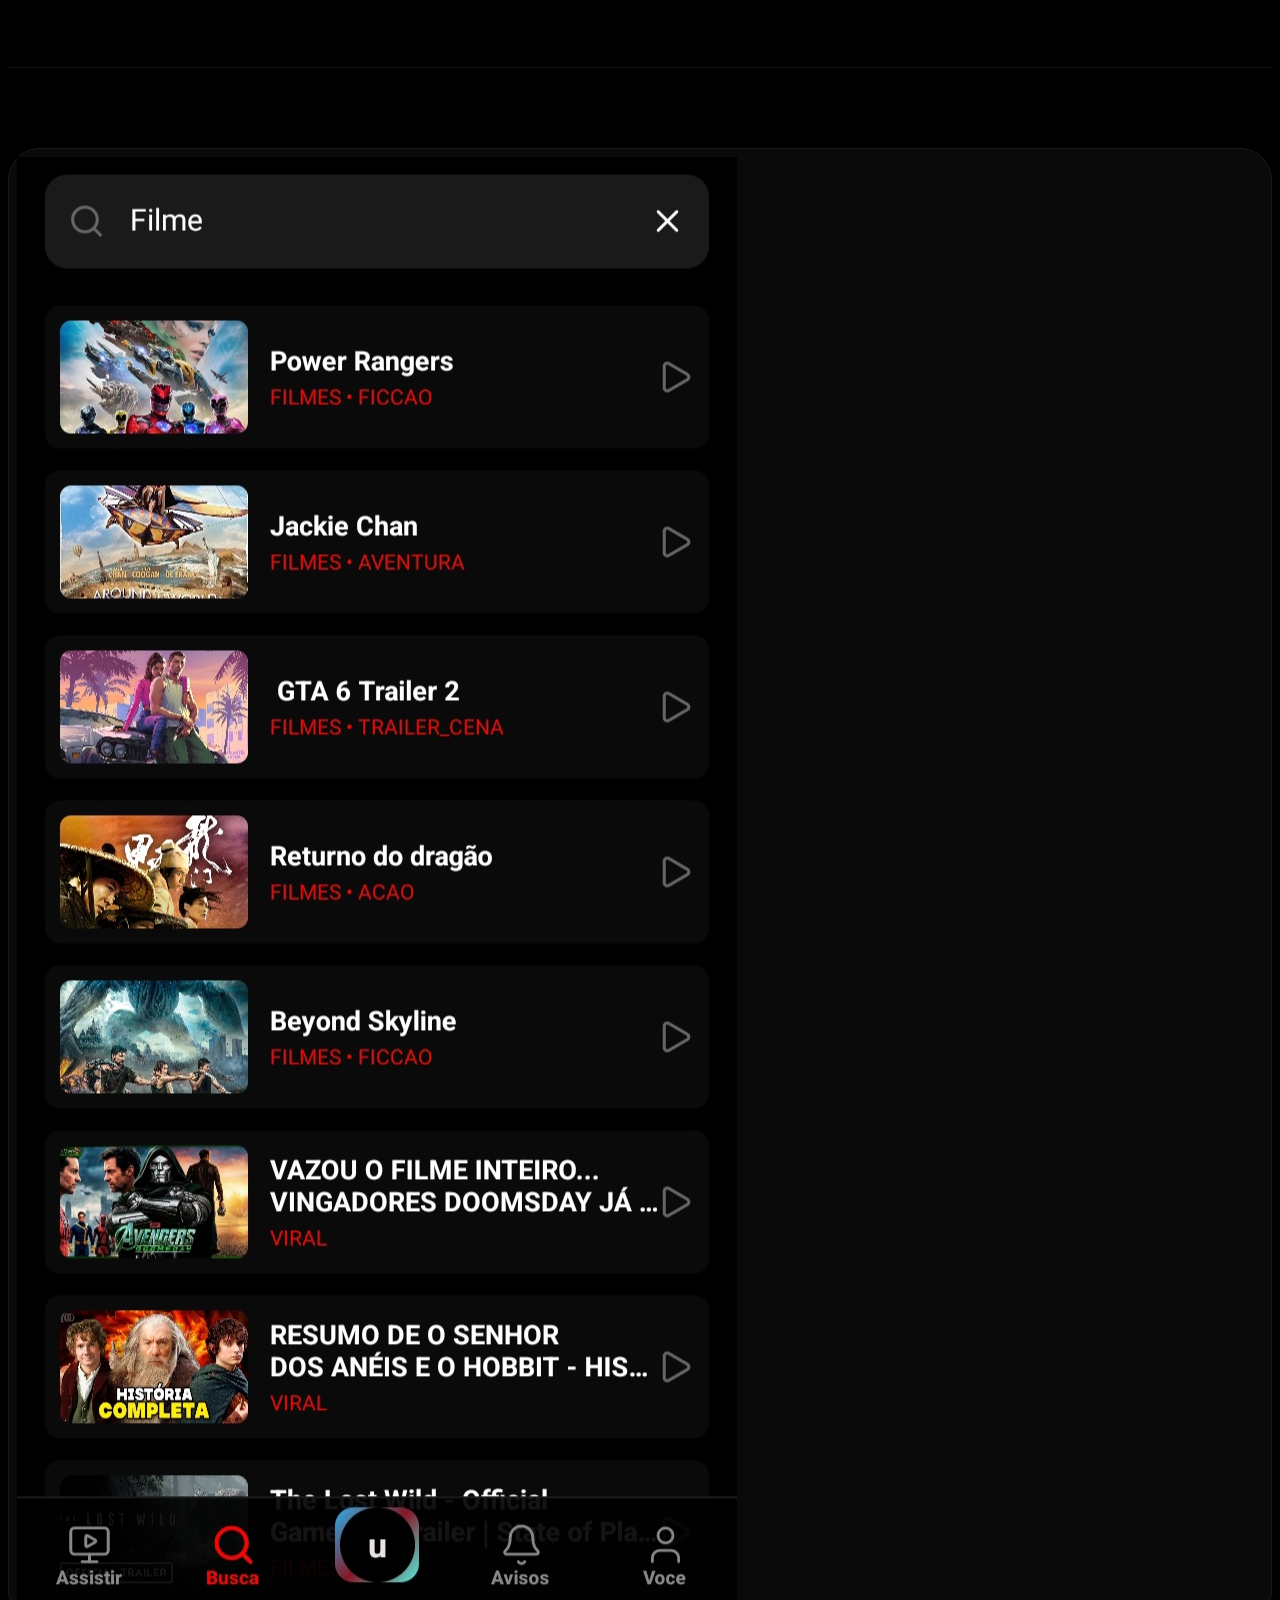
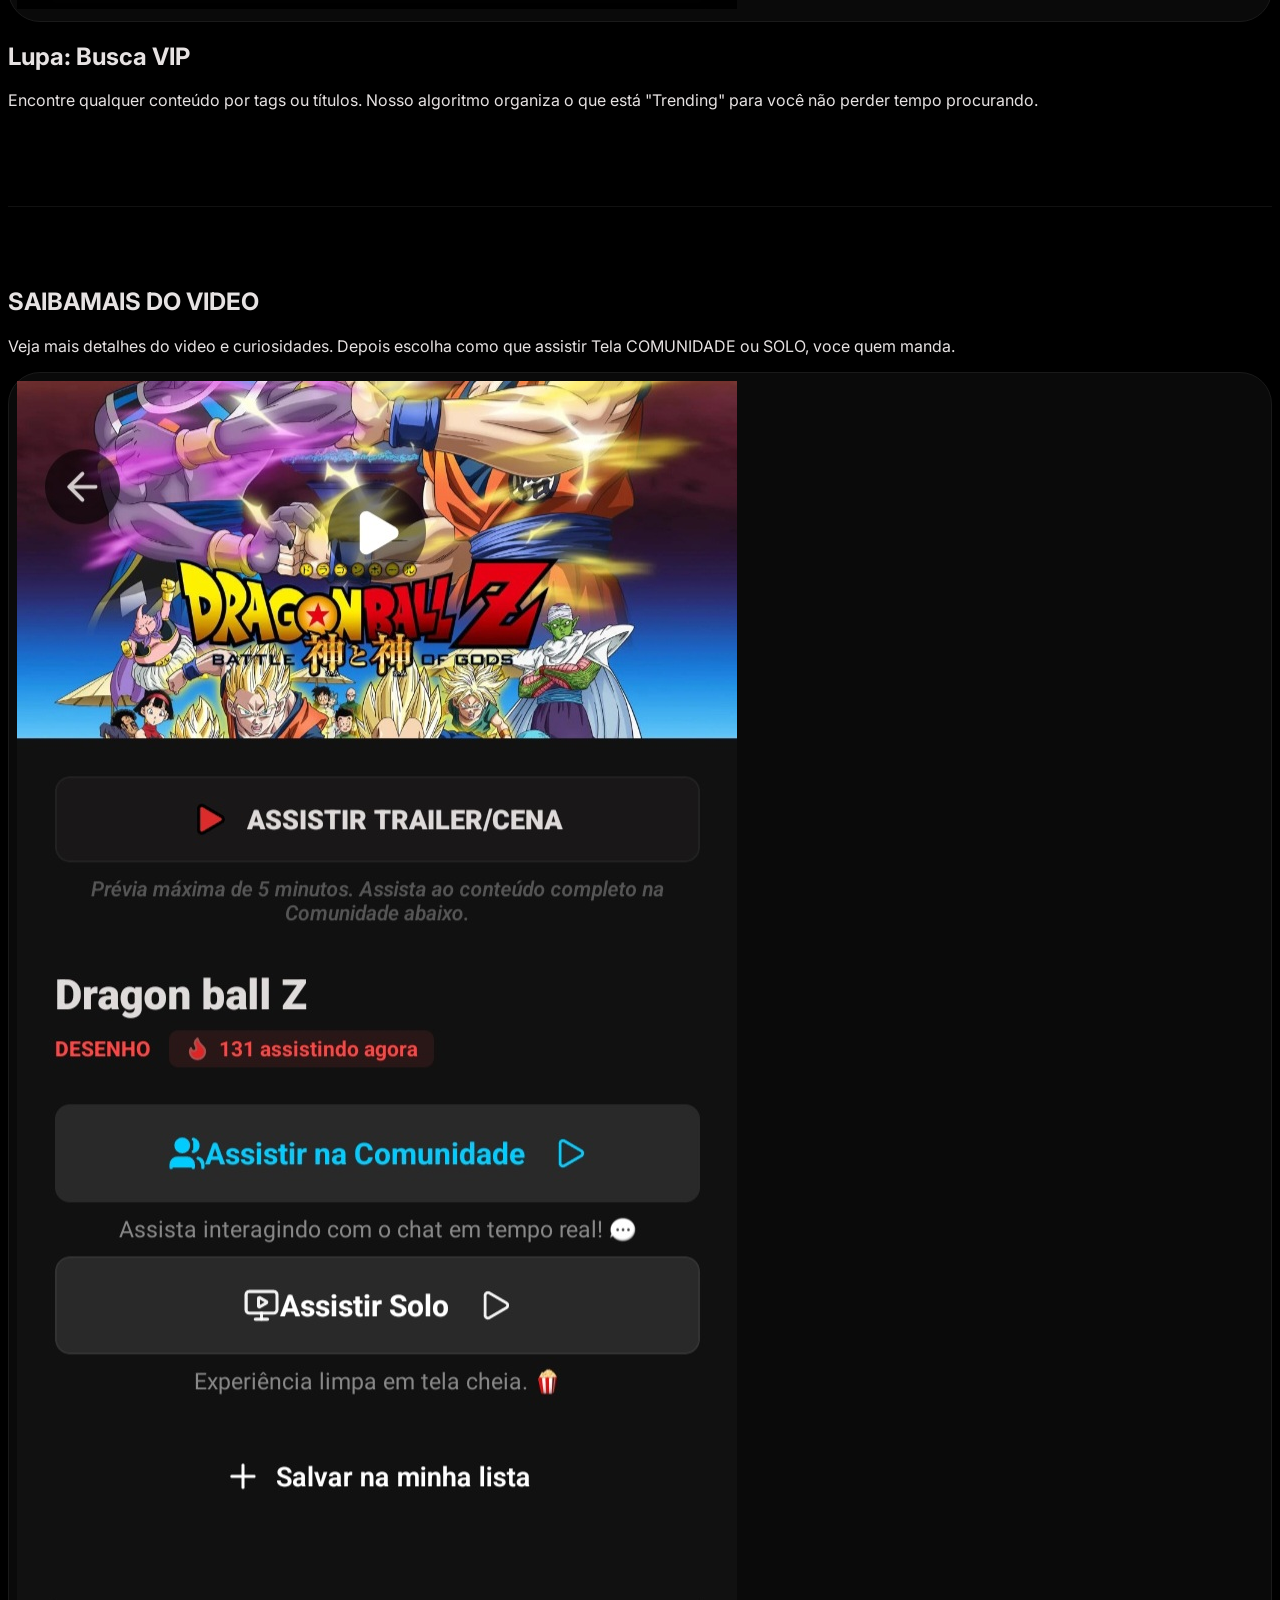
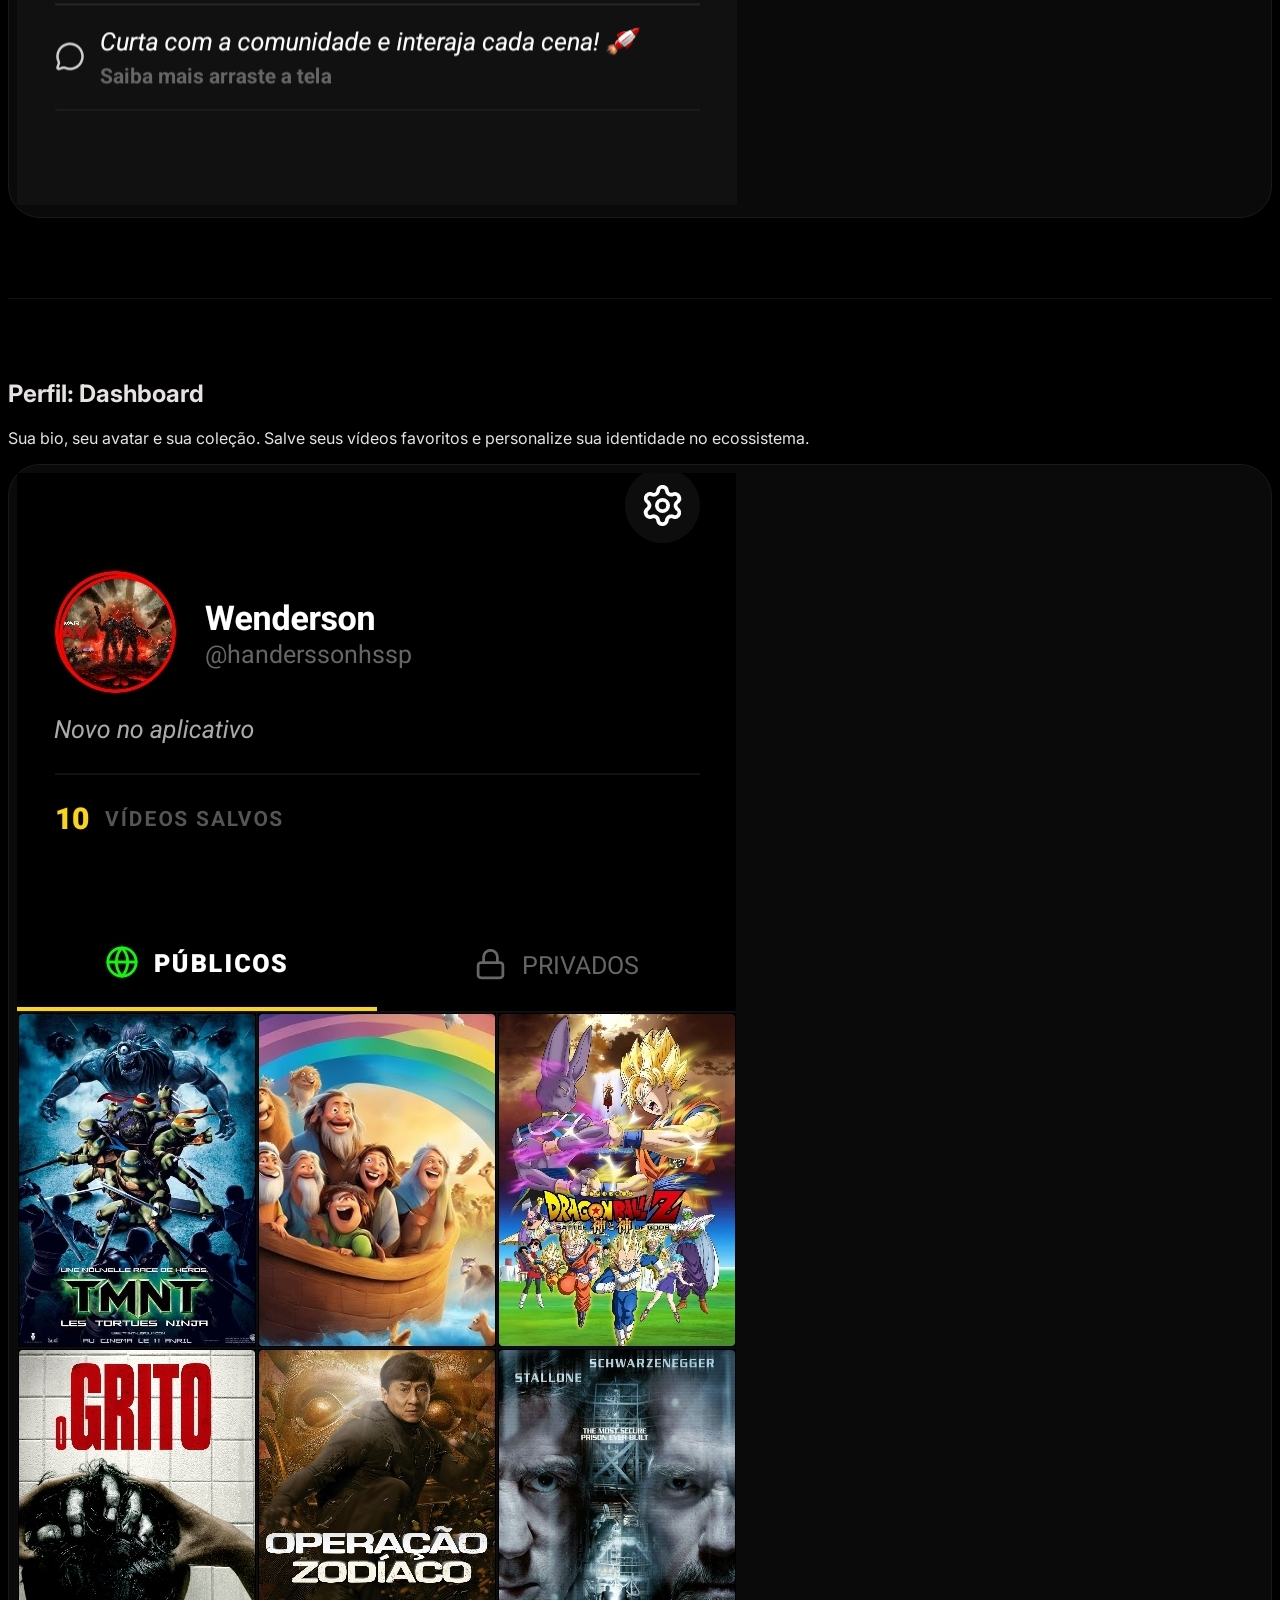
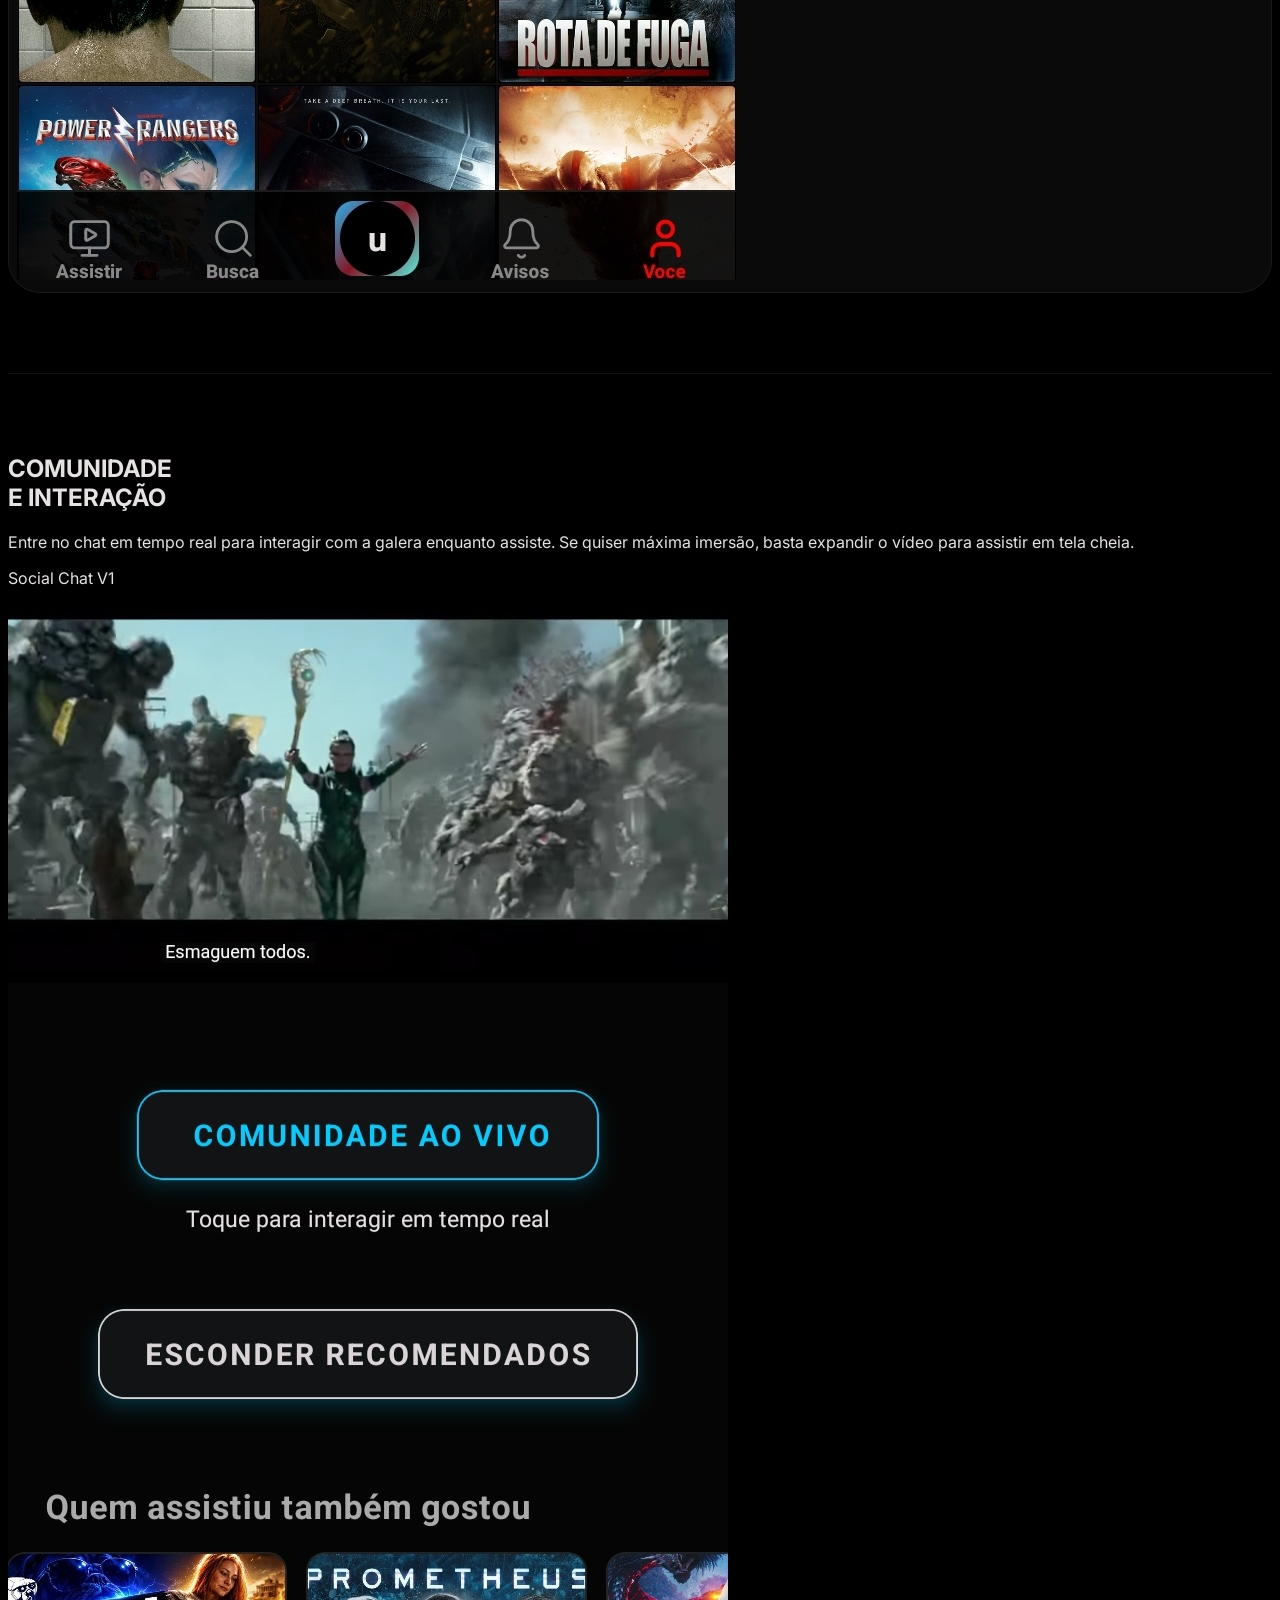
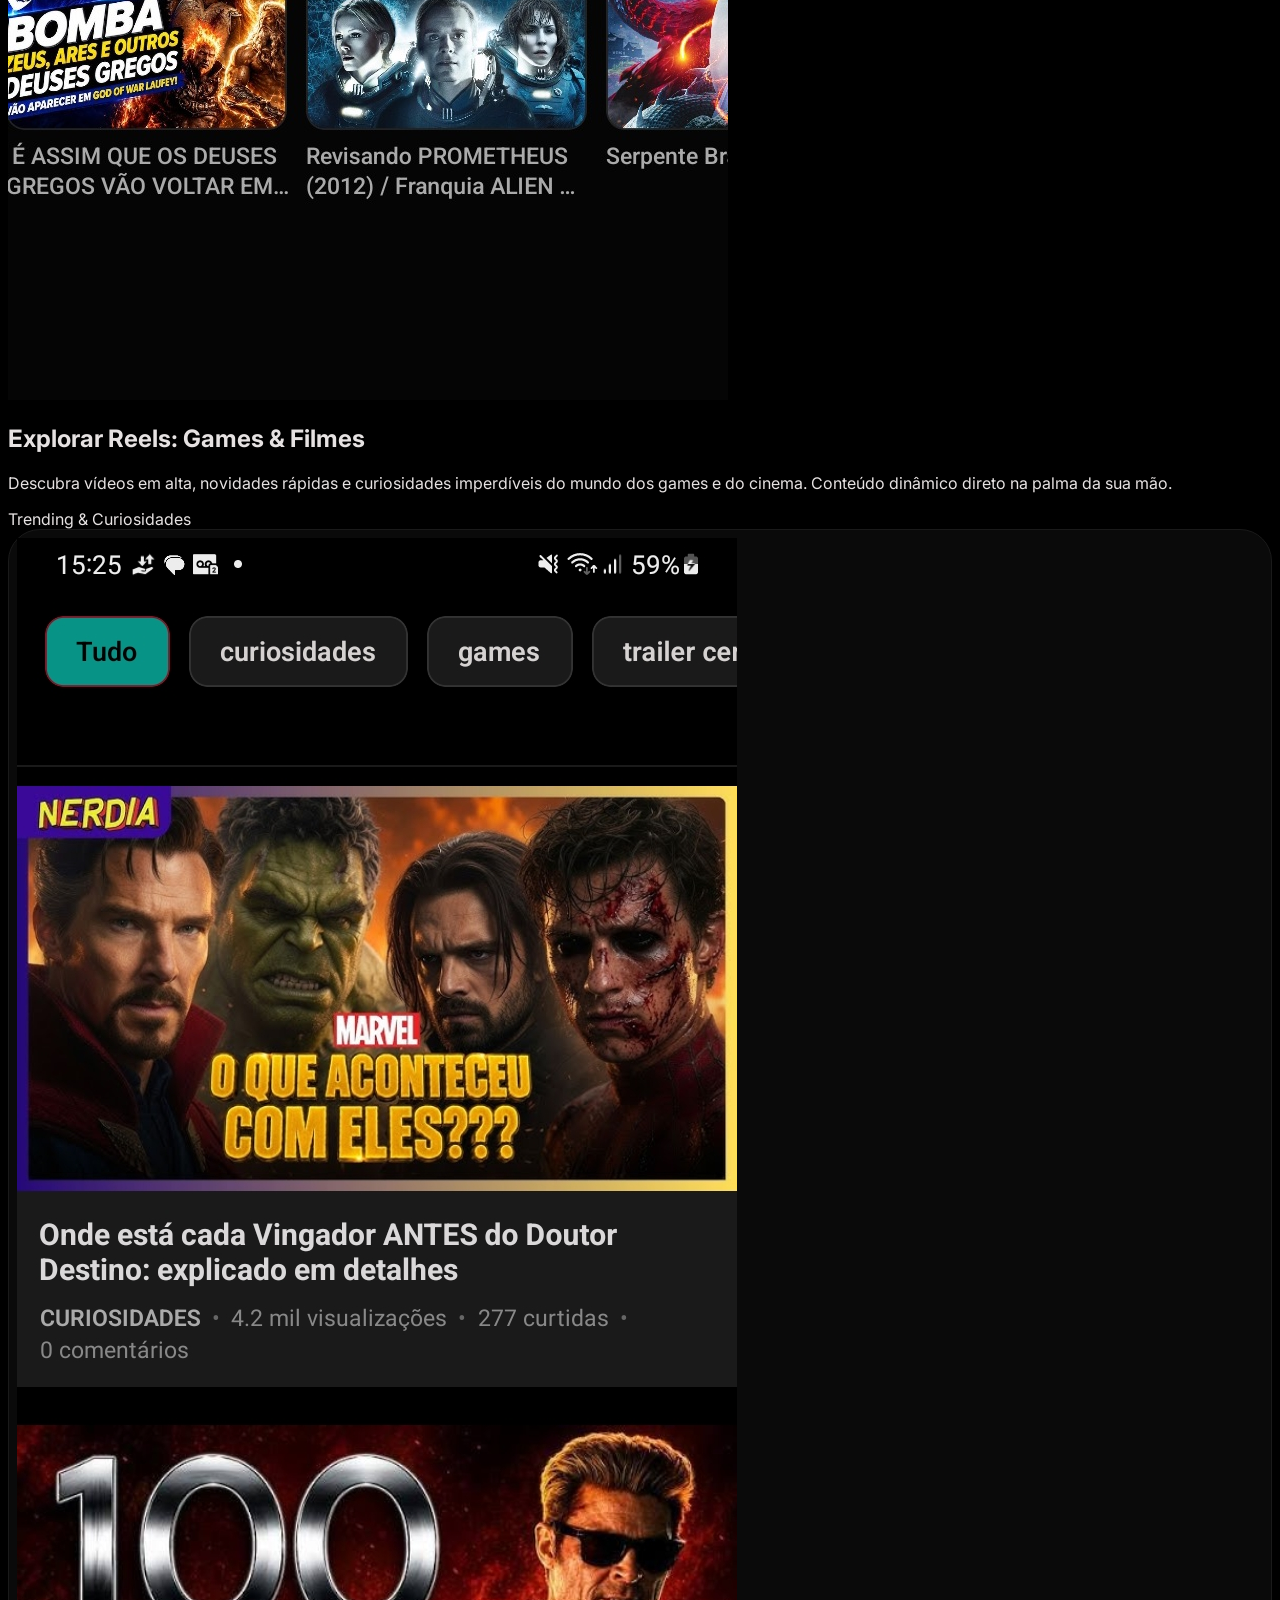
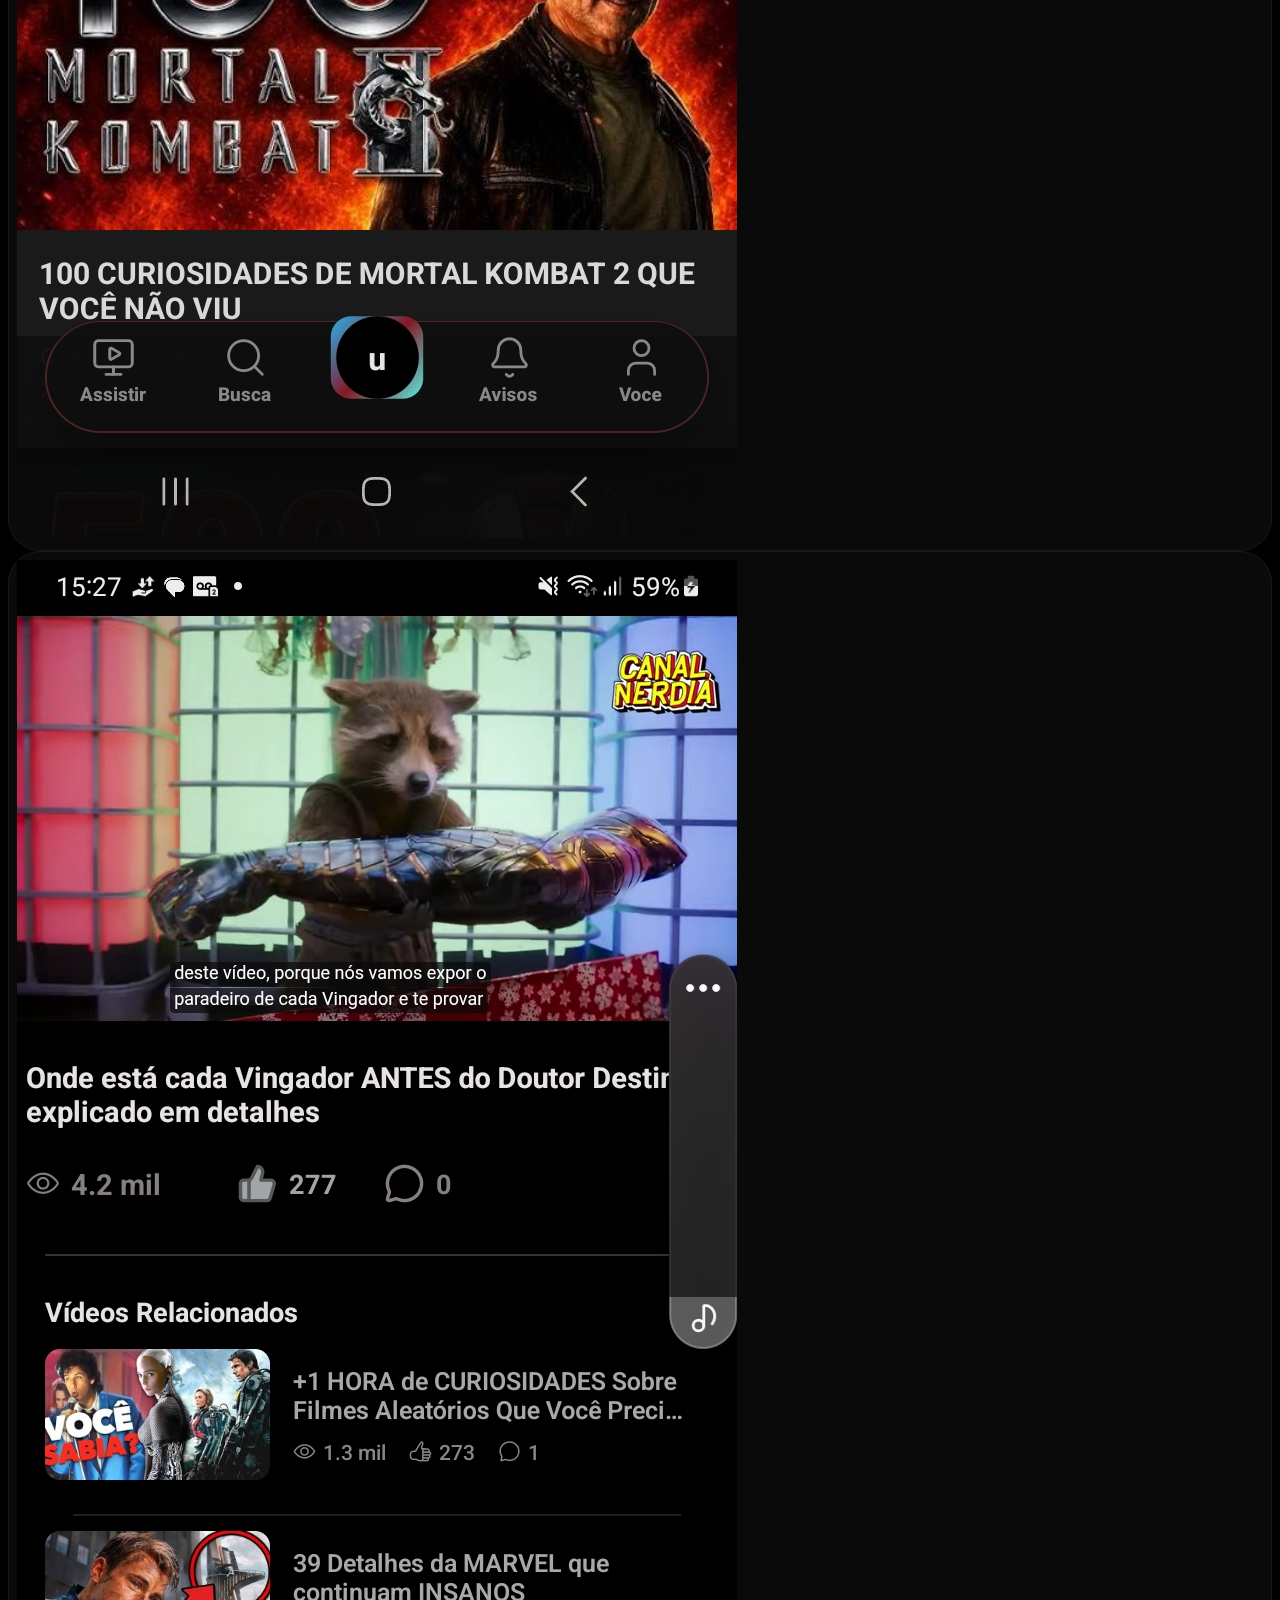
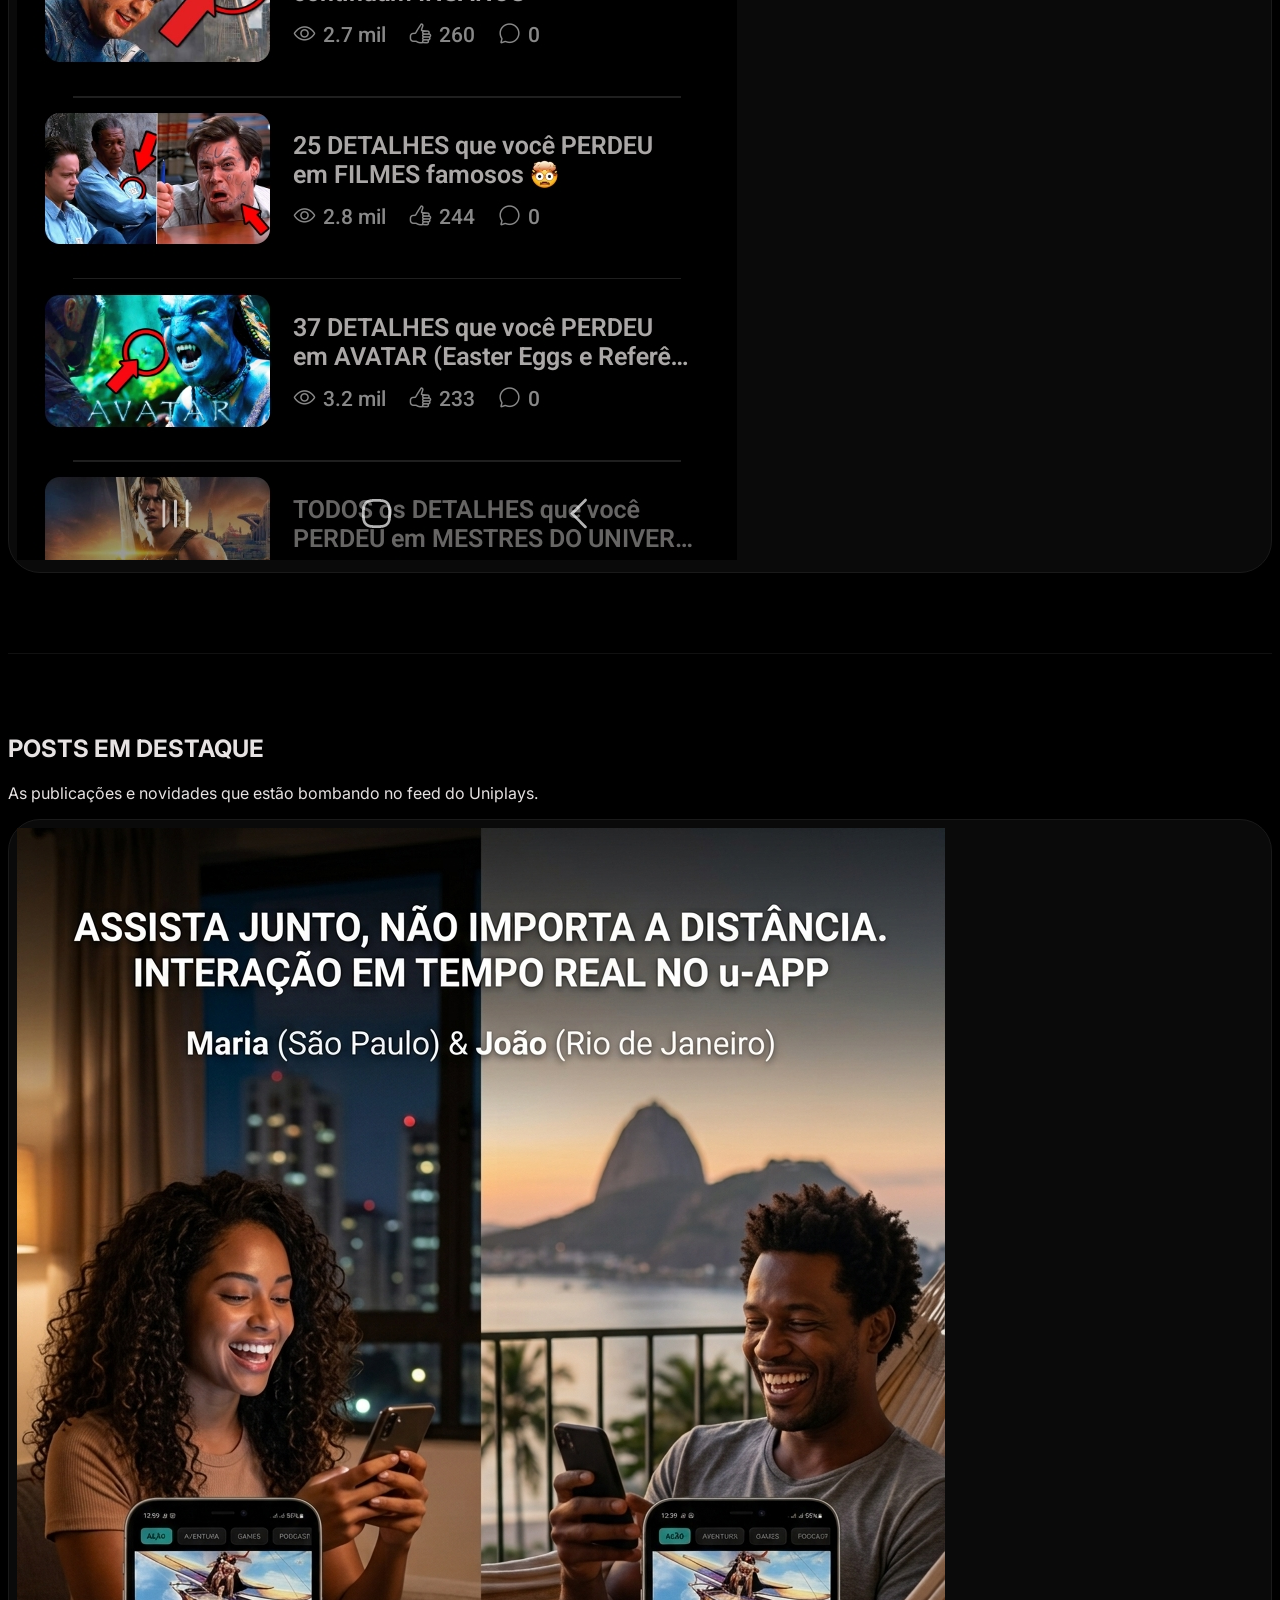
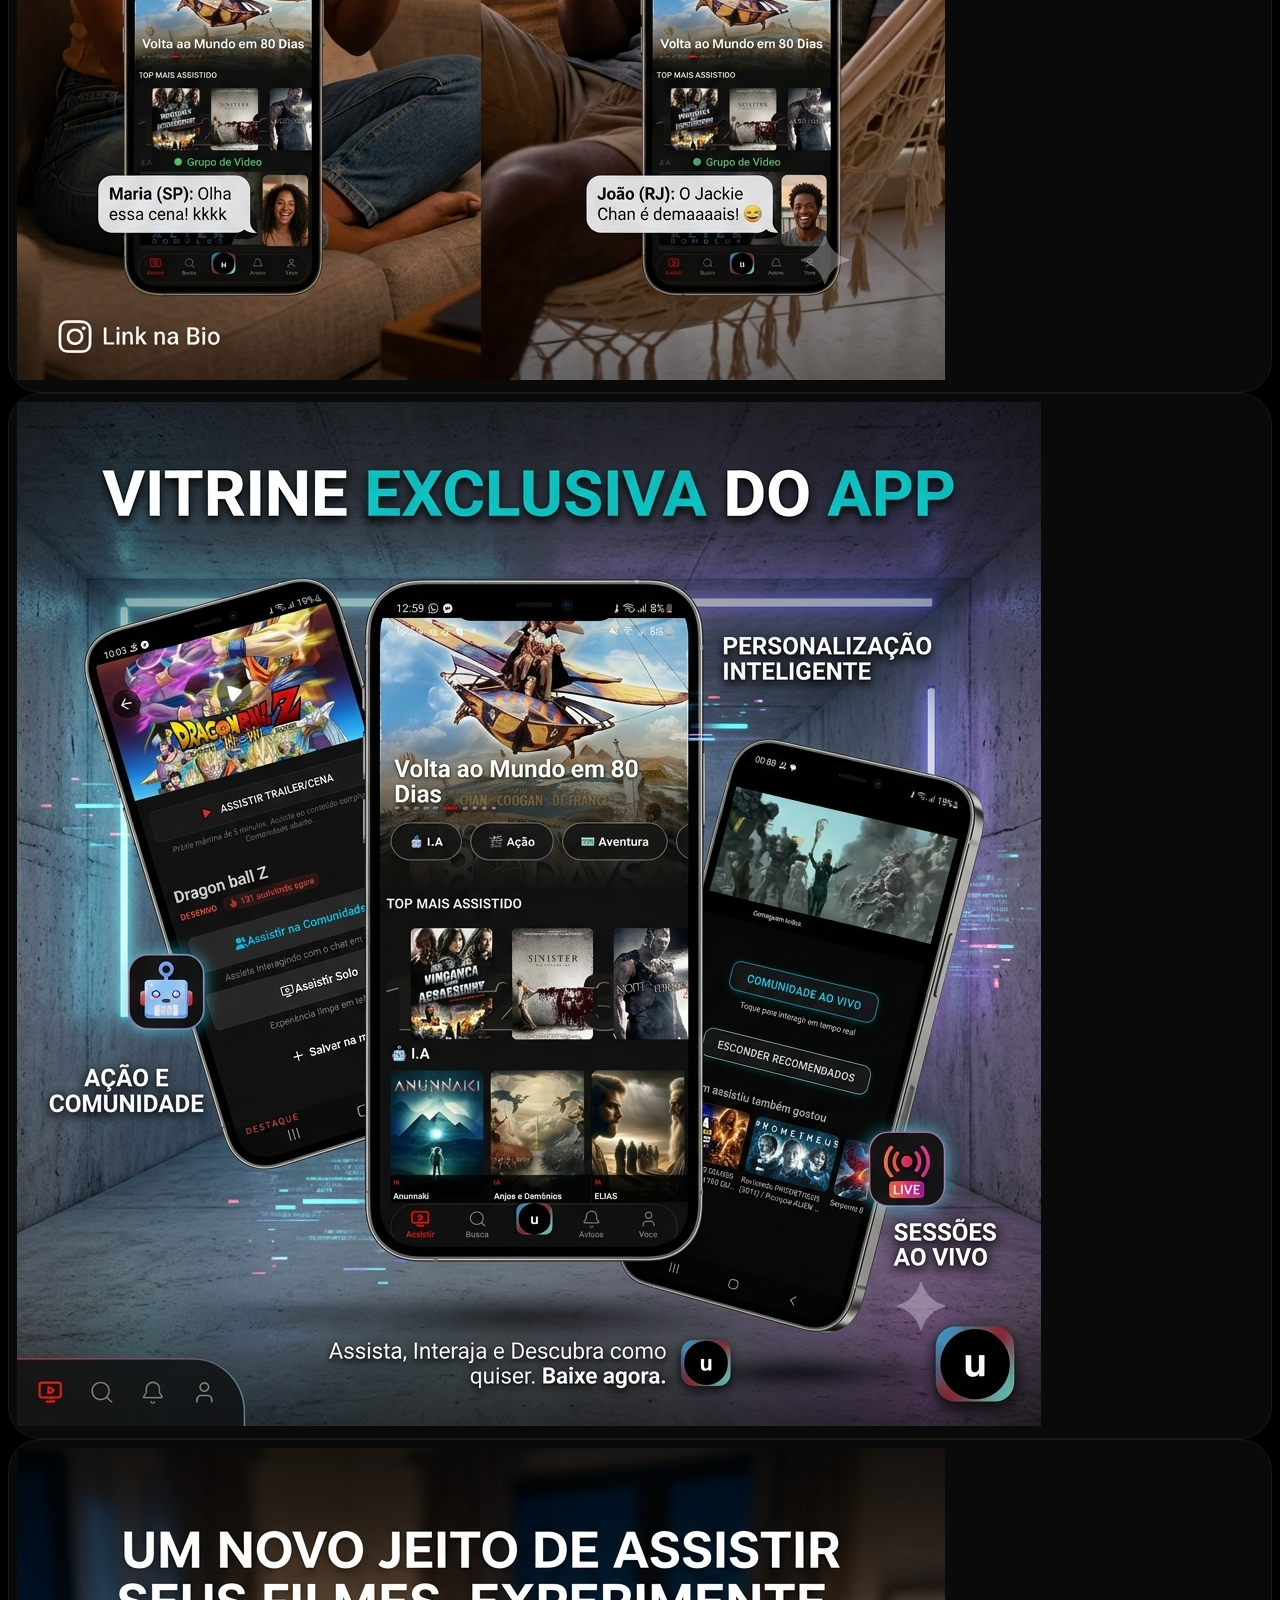
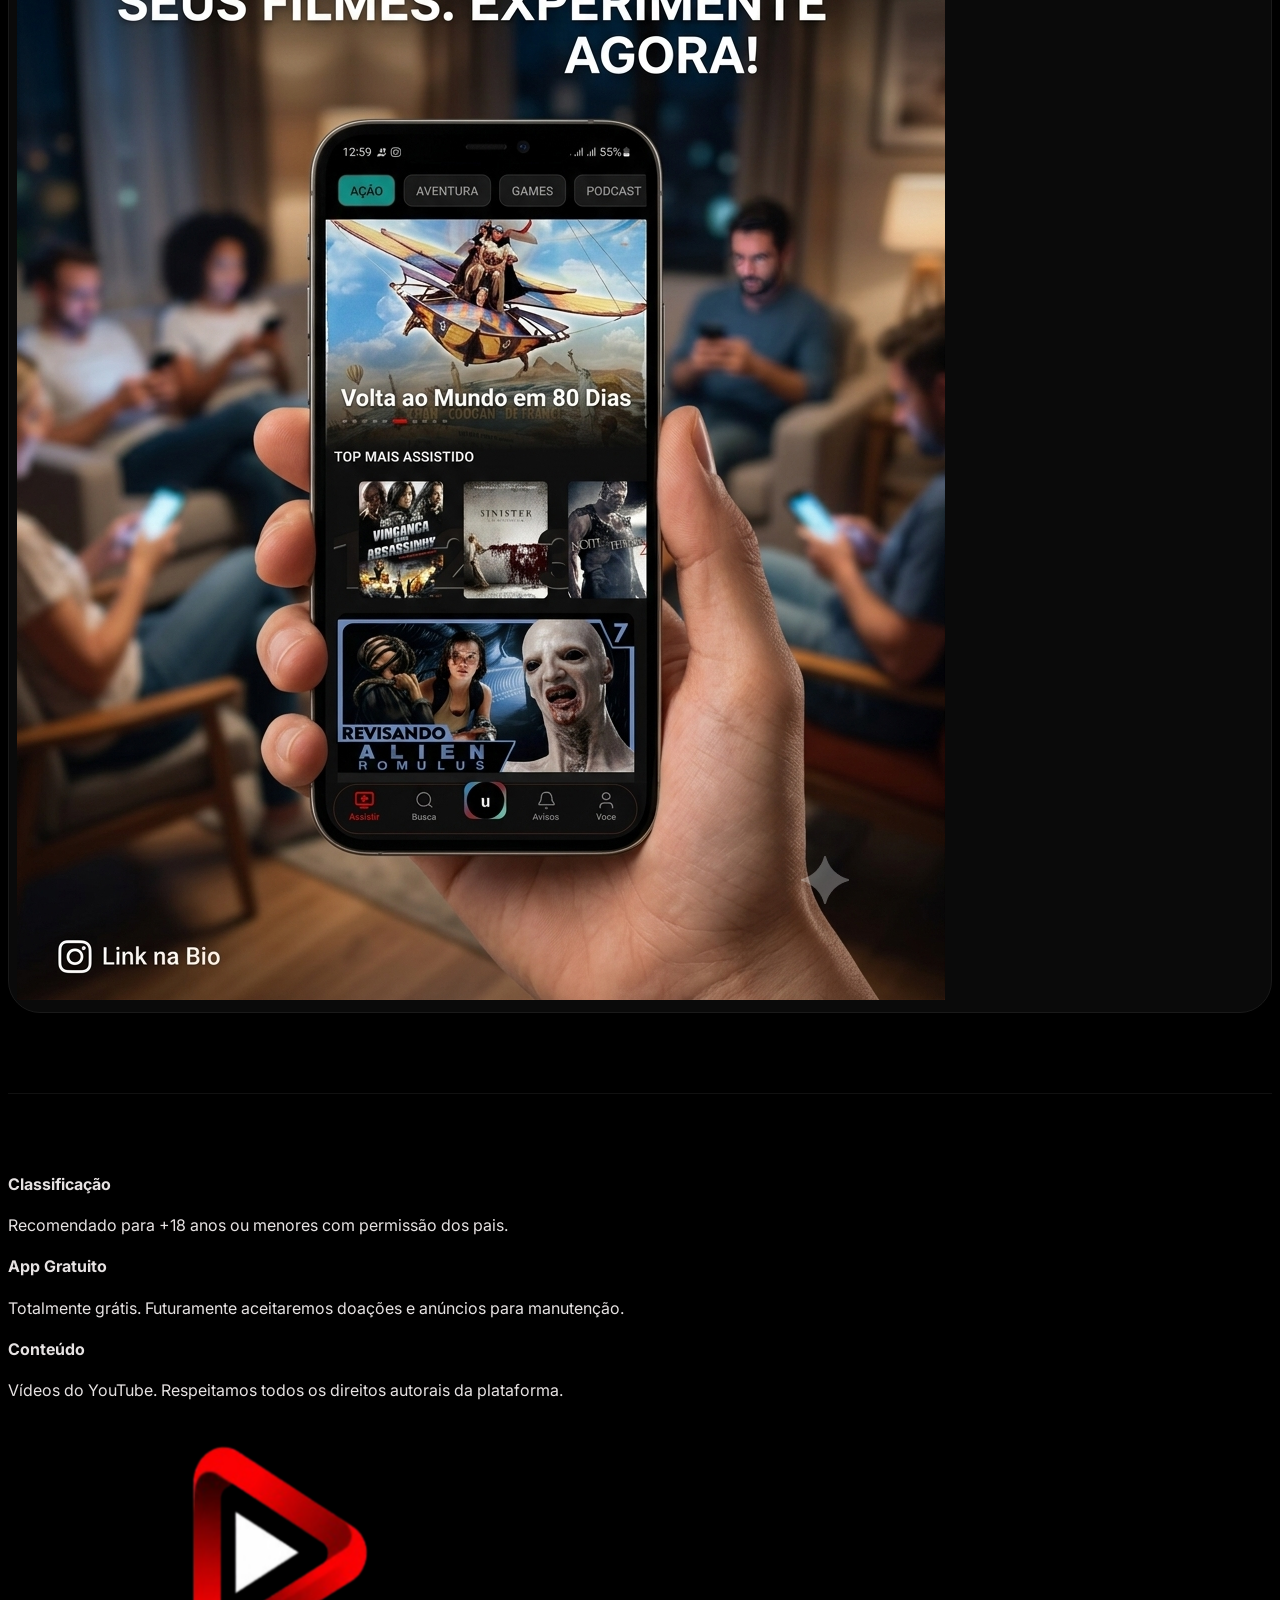
==== commit 9ad7d866: "feat: troca shorts por reels e adiciona nova grade de posts em destaque" ====
--- a/index.html
+++ b/index.html
@@ -34,7 +34,7 @@
             
             <a href="#perfil" class="hover:text-white transition-colors">Perfil</a>
             <a href="#comunidade" class="hover:text-white transition-colors">Comunidade</a>
-            <a href="#shorts" class="text-red-600 font-bold">Shorts & Games</a>
+            <a href="#reels" class="text-red-600 font-bold">Reels & Games</a>
             <a href="#suporte" class="hover:text-white transition-colors">Suporte</a>
         </nav>
     </header>
@@ -58,8 +58,9 @@
                 </a>
             </div>
             
+            <!-- 🔥 IMAGEM DE DESTAQUE TROCADA PARA home.jpg -->
             <div class="rounded-[3rem] overflow-hidden border border-zinc-800 shadow-2xl bg-zinc-950/80 max-w-4xl mx-auto">
-                <img src="topo-site.png" alt="Interface Uniplays" class="w-full h-auto object-cover opacity-90">
+                <img src="home.jpg" alt="Interface Uniplays" class="w-full h-auto object-cover opacity-90">
             </div>
         </div>
     </section>
@@ -128,10 +129,9 @@
             </div>
         </div>
 
-        <!-- NOVO BLOCO: SHORTS, GAMES E FILMES (DUAS TELAS LADO A LADO) -->
-        <div id="shorts" class="section-divider grid md:grid-cols-2 gap-12 items-center">
+        <div id="reels" class="section-divider grid md:grid-cols-2 gap-12 items-center">
             <div>
-                <h2 class="text-4xl font-black italic uppercase mb-6 text-red-600">Explorar Shorts: <span class="text-white">Games & Filmes</span></h2>
+                <h2 class="text-4xl font-black italic uppercase mb-6 text-red-600">Explorar Reels: <span class="text-white">Games & Filmes</span></h2>
                 <p class="text-zinc-500 leading-relaxed italic mb-6">Descubra vídeos em alta, novidades rápidas e curiosidades imperdíveis do mundo dos games e do cinema. Conteúdo dinâmico direto na palma da sua mão.</p>
                 <div class="inline-block bg-zinc-900 border border-zinc-800 text-red-500 text-xs font-black uppercase px-4 py-2 rounded-xl tracking-widest">
                     Trending & Curiosidades
@@ -139,10 +139,29 @@
             </div>
             <div class="flex justify-center gap-4">
                 <div class="feature-card aspect-[9/16] w-full max-w-[220px] overflow-hidden shadow-xl shadow-zinc-900/10">
-                    <img src="shorts-home.jpg" class="w-full h-full object-cover rounded-xl" alt="Play Shorts Games">
+                    <img src="shorts-home.jpg" class="w-full h-full object-cover rounded-xl" alt="Play Reels Games">
                 </div>
                 <div class="feature-card aspect-[9/16] w-full max-w-[220px] overflow-hidden shadow-xl shadow-zinc-900/10">
-                    <img src="play-short.jpg" class="w-full h-full object-cover rounded-xl" alt="Shorts Filmes">
+                    <img src="play-short.jpg" class="w-full h-full object-cover rounded-xl" alt="Reels Filmes">
+                </div>
+            </div>
+        </div>
+
+        <!-- 🔥 BLOCO DESTAQUES COM ASPECT RATIO 4:3 (FORMATO INSTAGRAM) -->
+        <div id="destaques" class="section-divider">
+            <div class="text-center mb-12">
+                <h2 class="text-4xl font-black italic uppercase mb-4 text-red-600">POSTS EM <span class="text-white">DESTAQUE</span></h2>
+                <p class="text-zinc-500 italic">As publicações e novidades que estão bombando no feed do Uniplays.</p>
+            </div>
+            <div class="grid grid-cols-1 md:grid-cols-3 gap-8 justify-items-center">
+                <div class="feature-card aspect-[4/3] w-full max-w-[320px] overflow-hidden shadow-xl shadow-zinc-900/10 hover:scale-[1.03] transition-transform duration-300">
+                    <img src="post-1.png" class="w-full h-full object-cover rounded-xl" alt="Postagem 1">
+                </div>
+                <div class="feature-card aspect-[4/3] w-full max-w-[320px] overflow-hidden shadow-xl shadow-zinc-900/10 hover:scale-[1.03] transition-transform duration-300">
+                    <img src="post-2.png" class="w-full h-full object-cover rounded-xl" alt="Postagem 2">
+                </div>
+                <div class="feature-card aspect-[4/3] w-full max-w-[320px] overflow-hidden shadow-xl shadow-zinc-900/10 hover:scale-[1.03] transition-transform duration-300">
+                    <img src="post-3.png" class="w-full h-full object-cover rounded-xl" alt="Postagem 3">
                 </div>
             </div>
         </div>
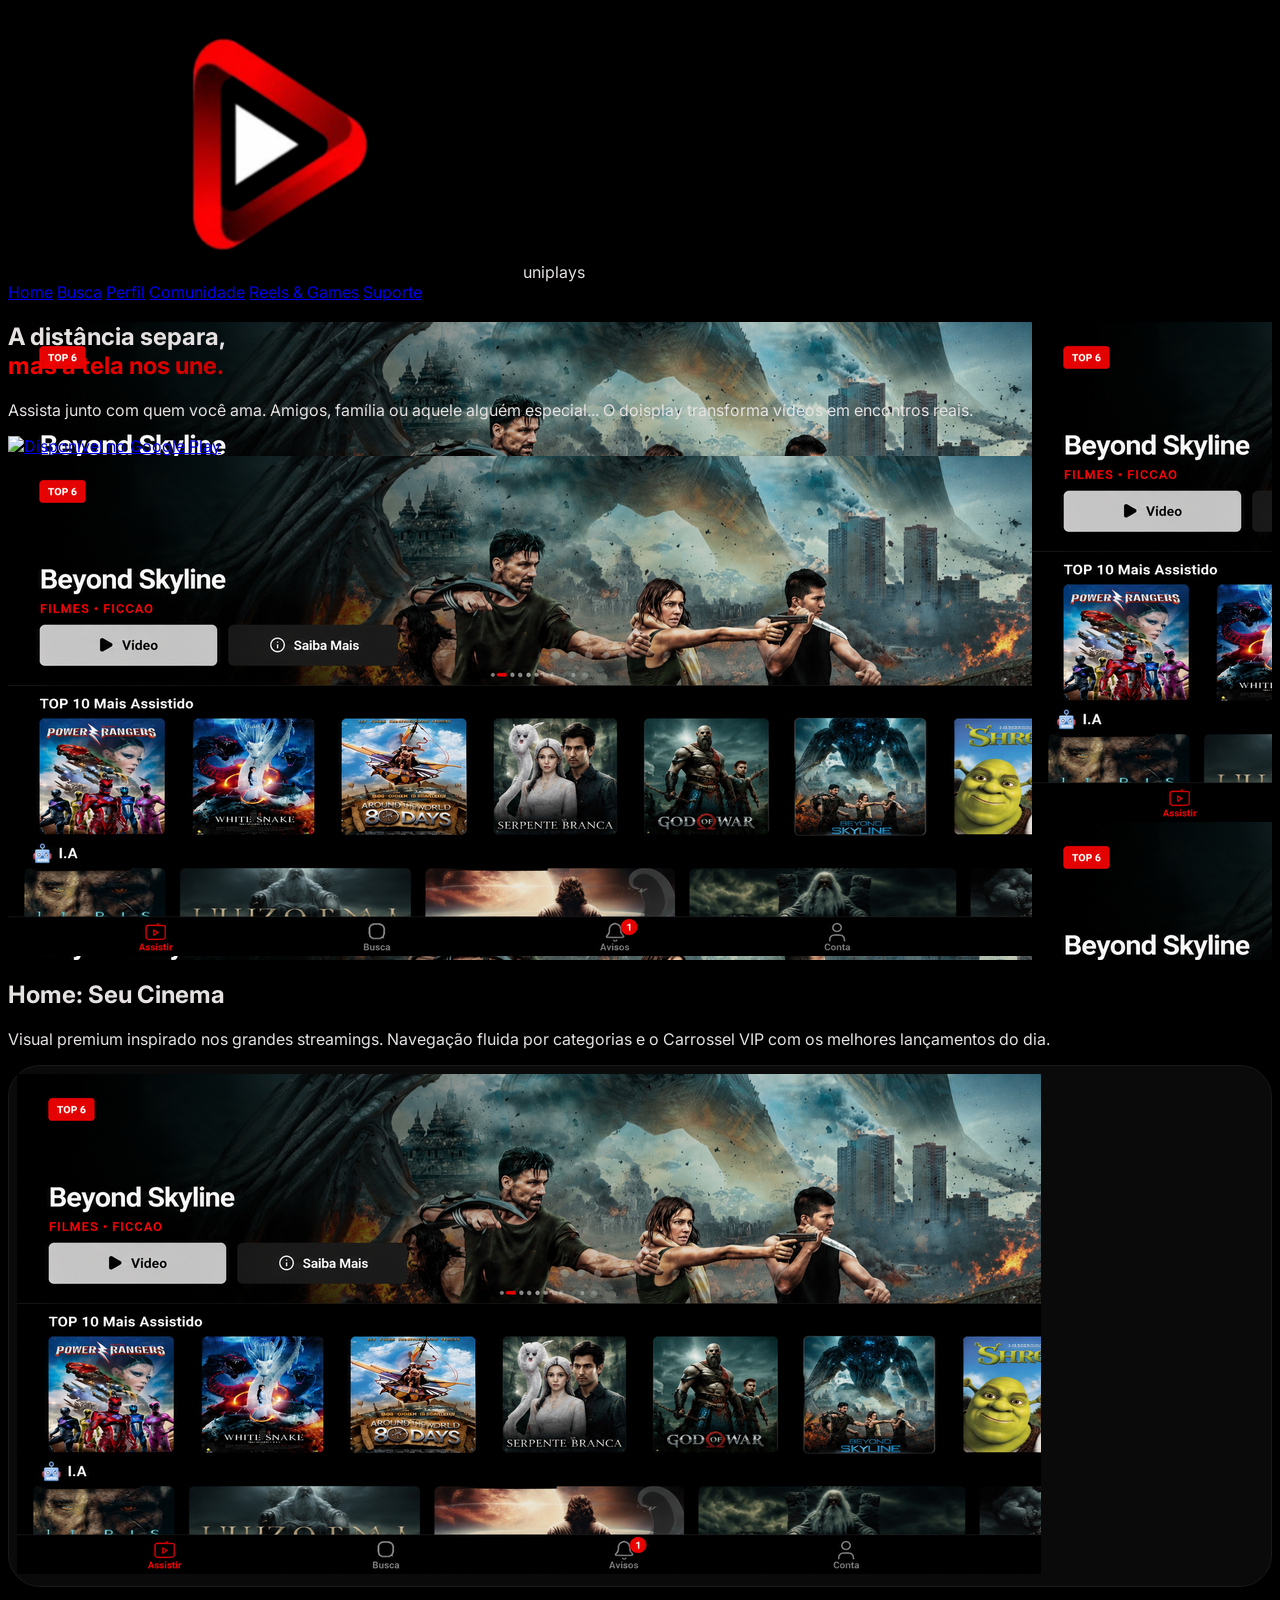
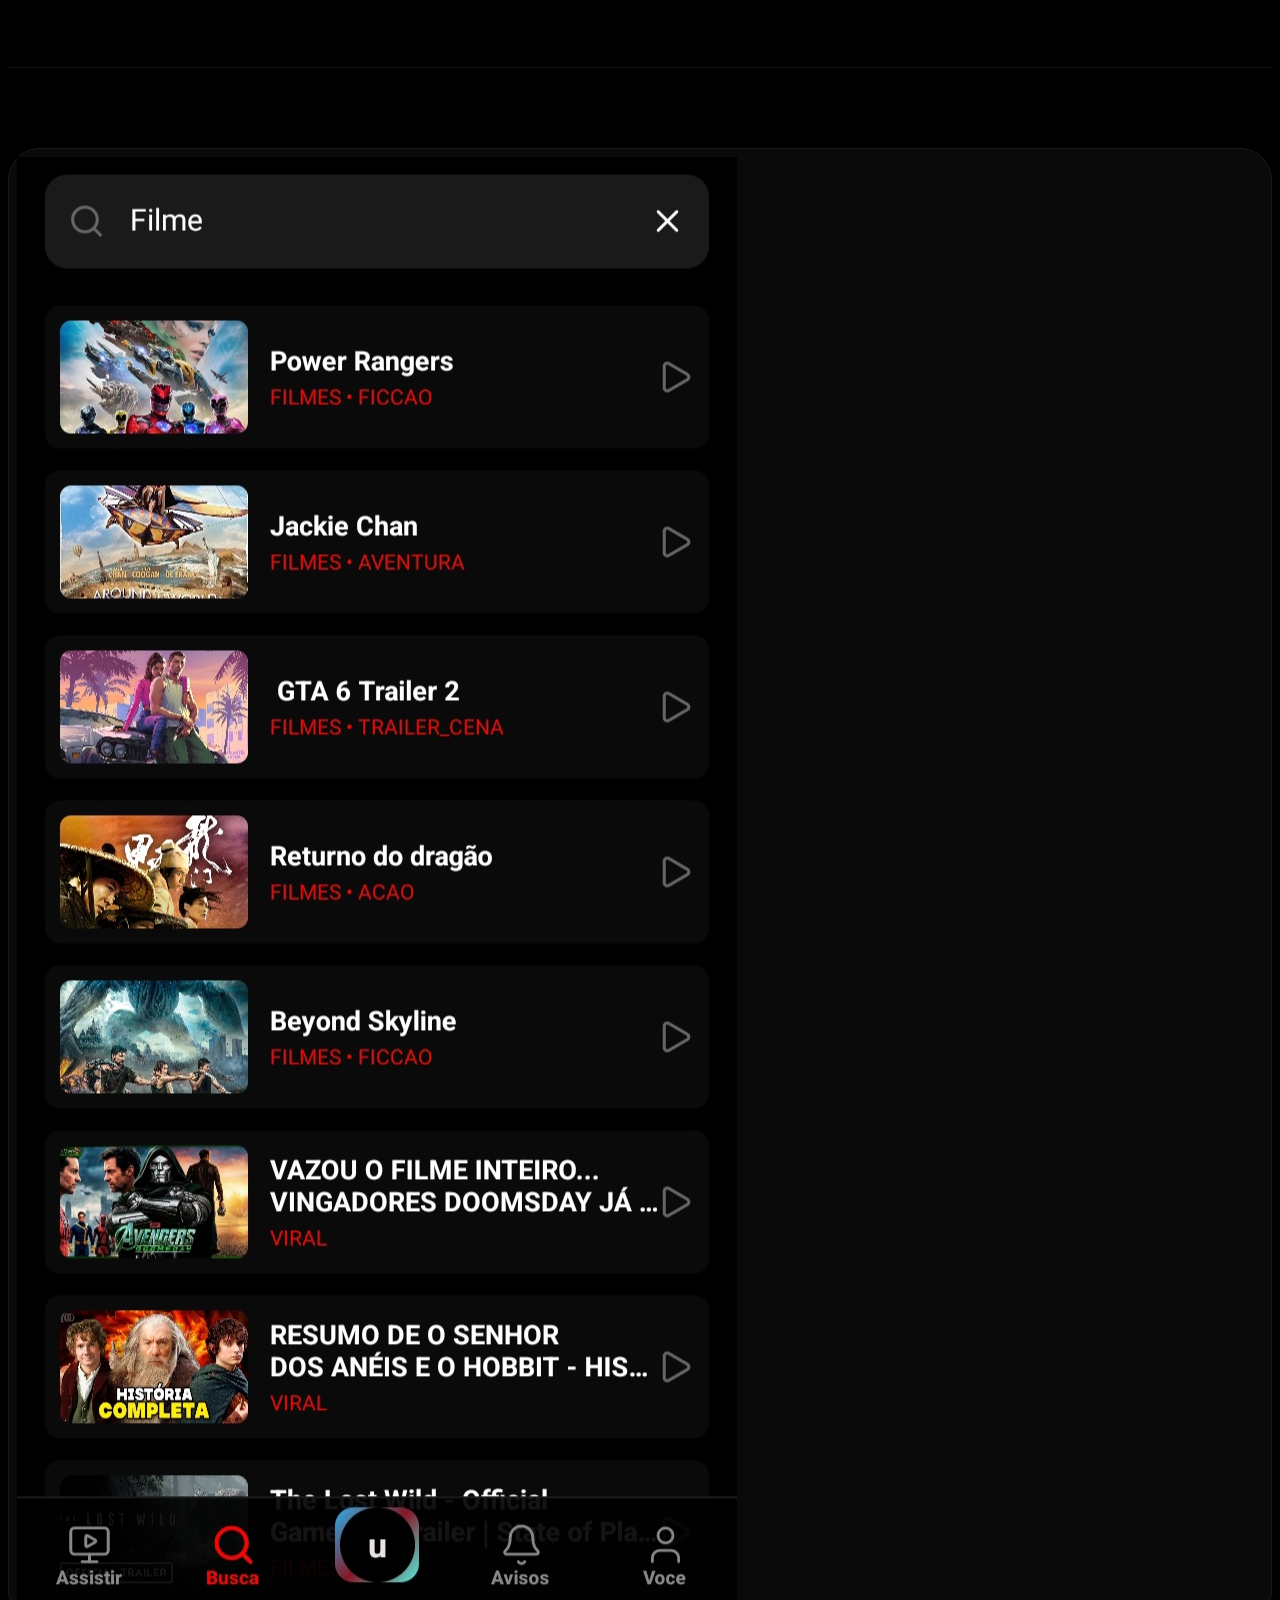
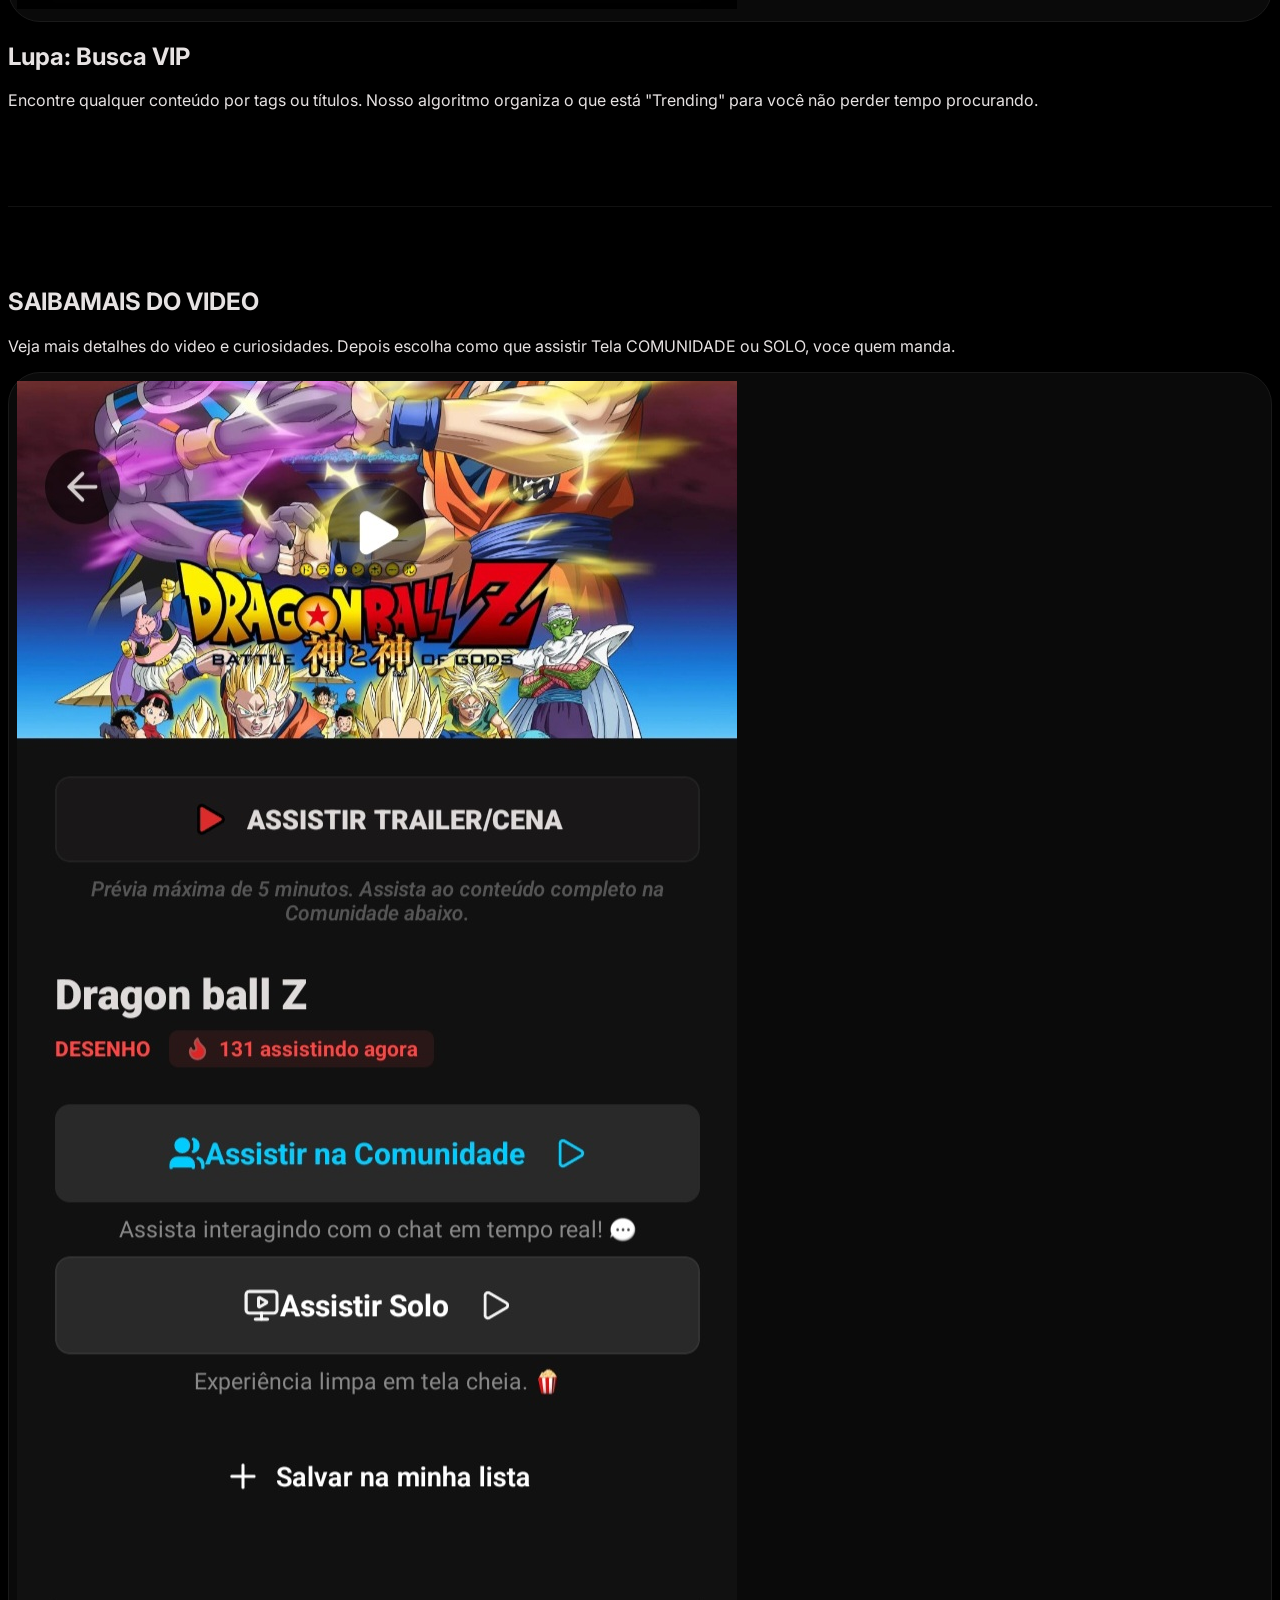
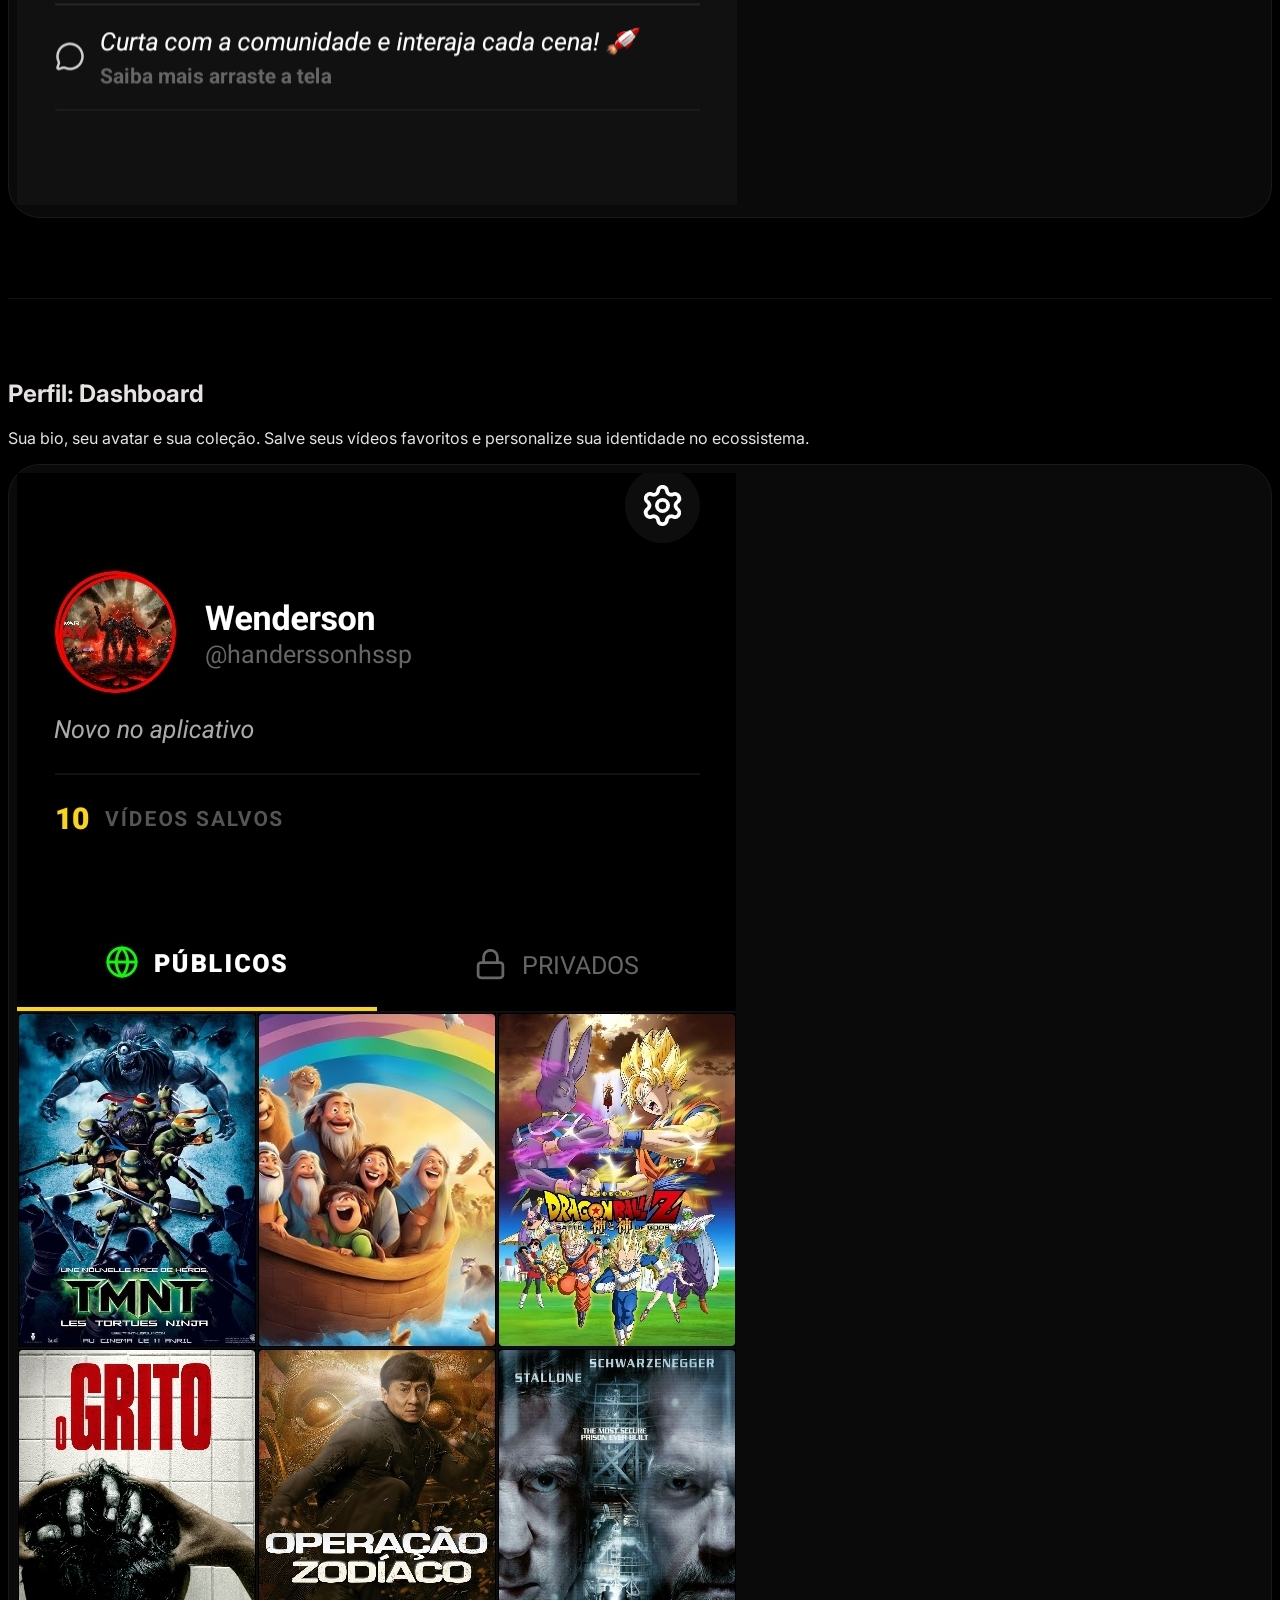
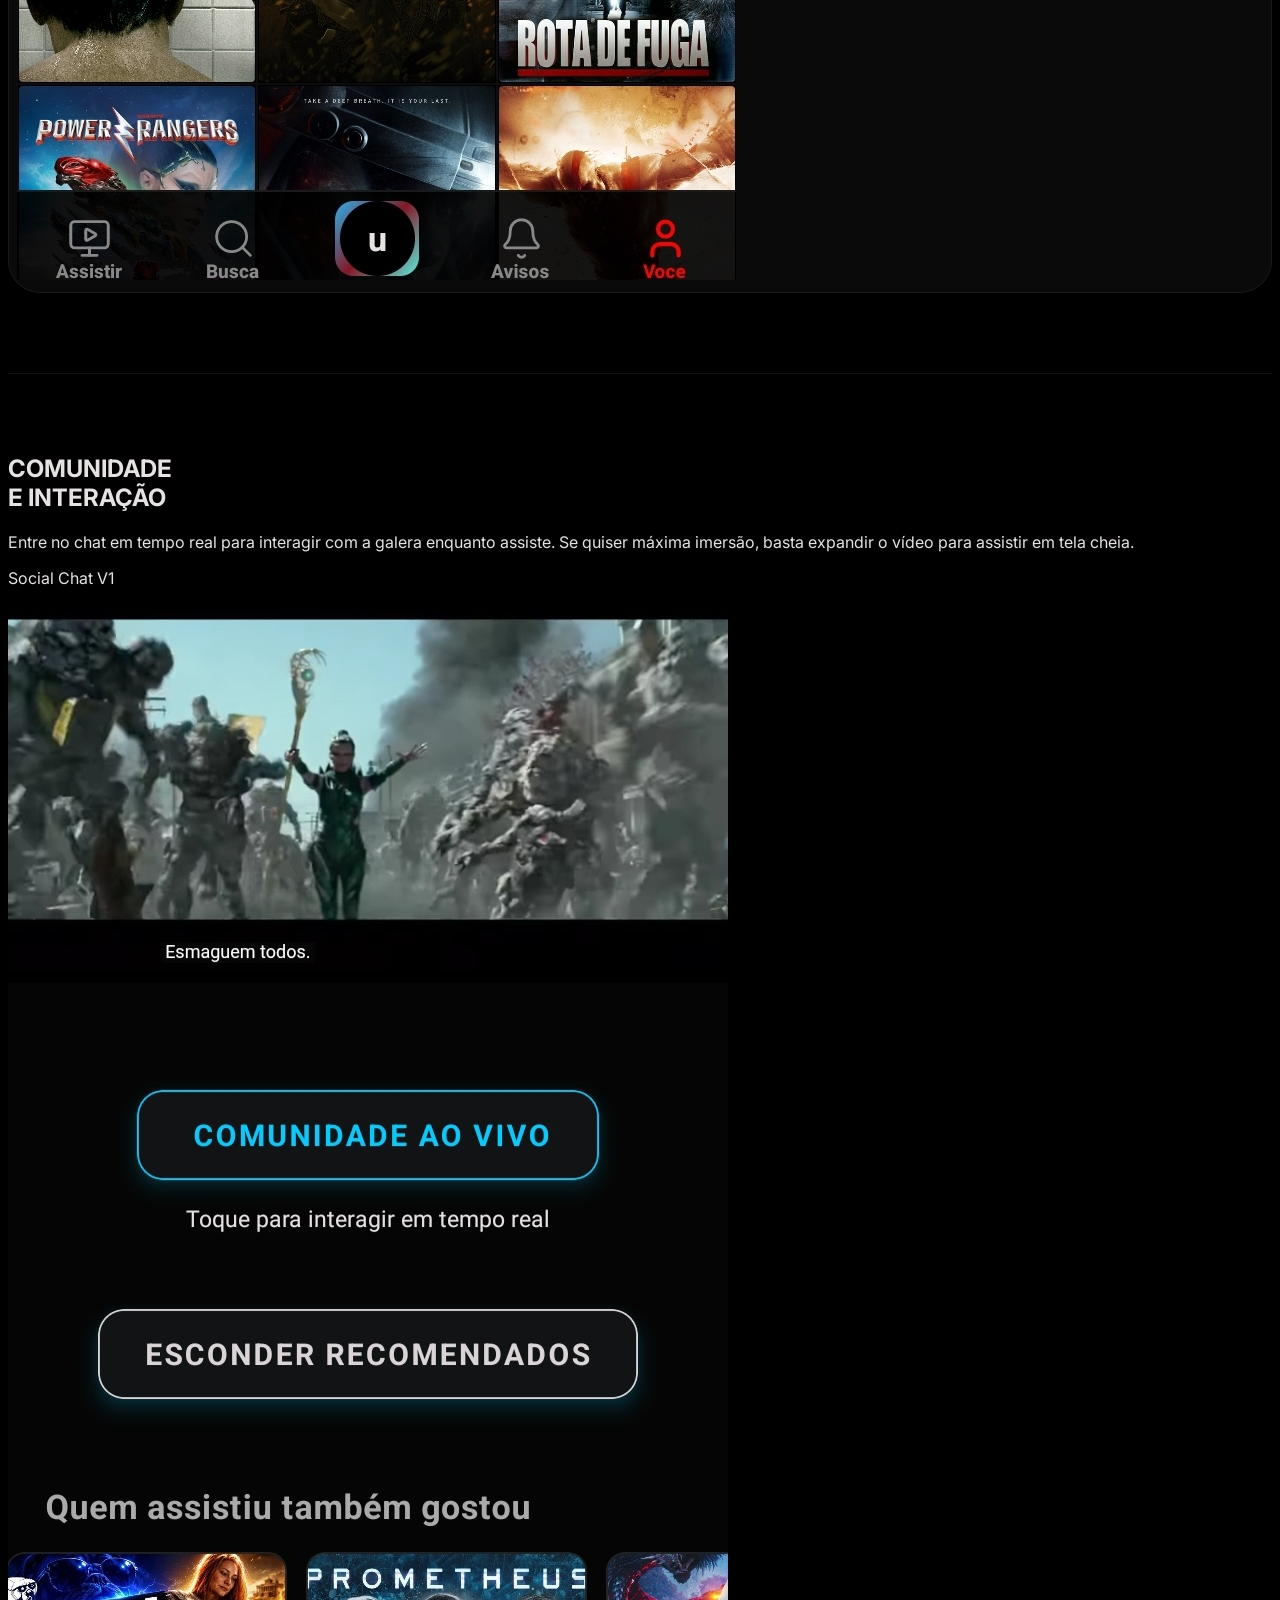
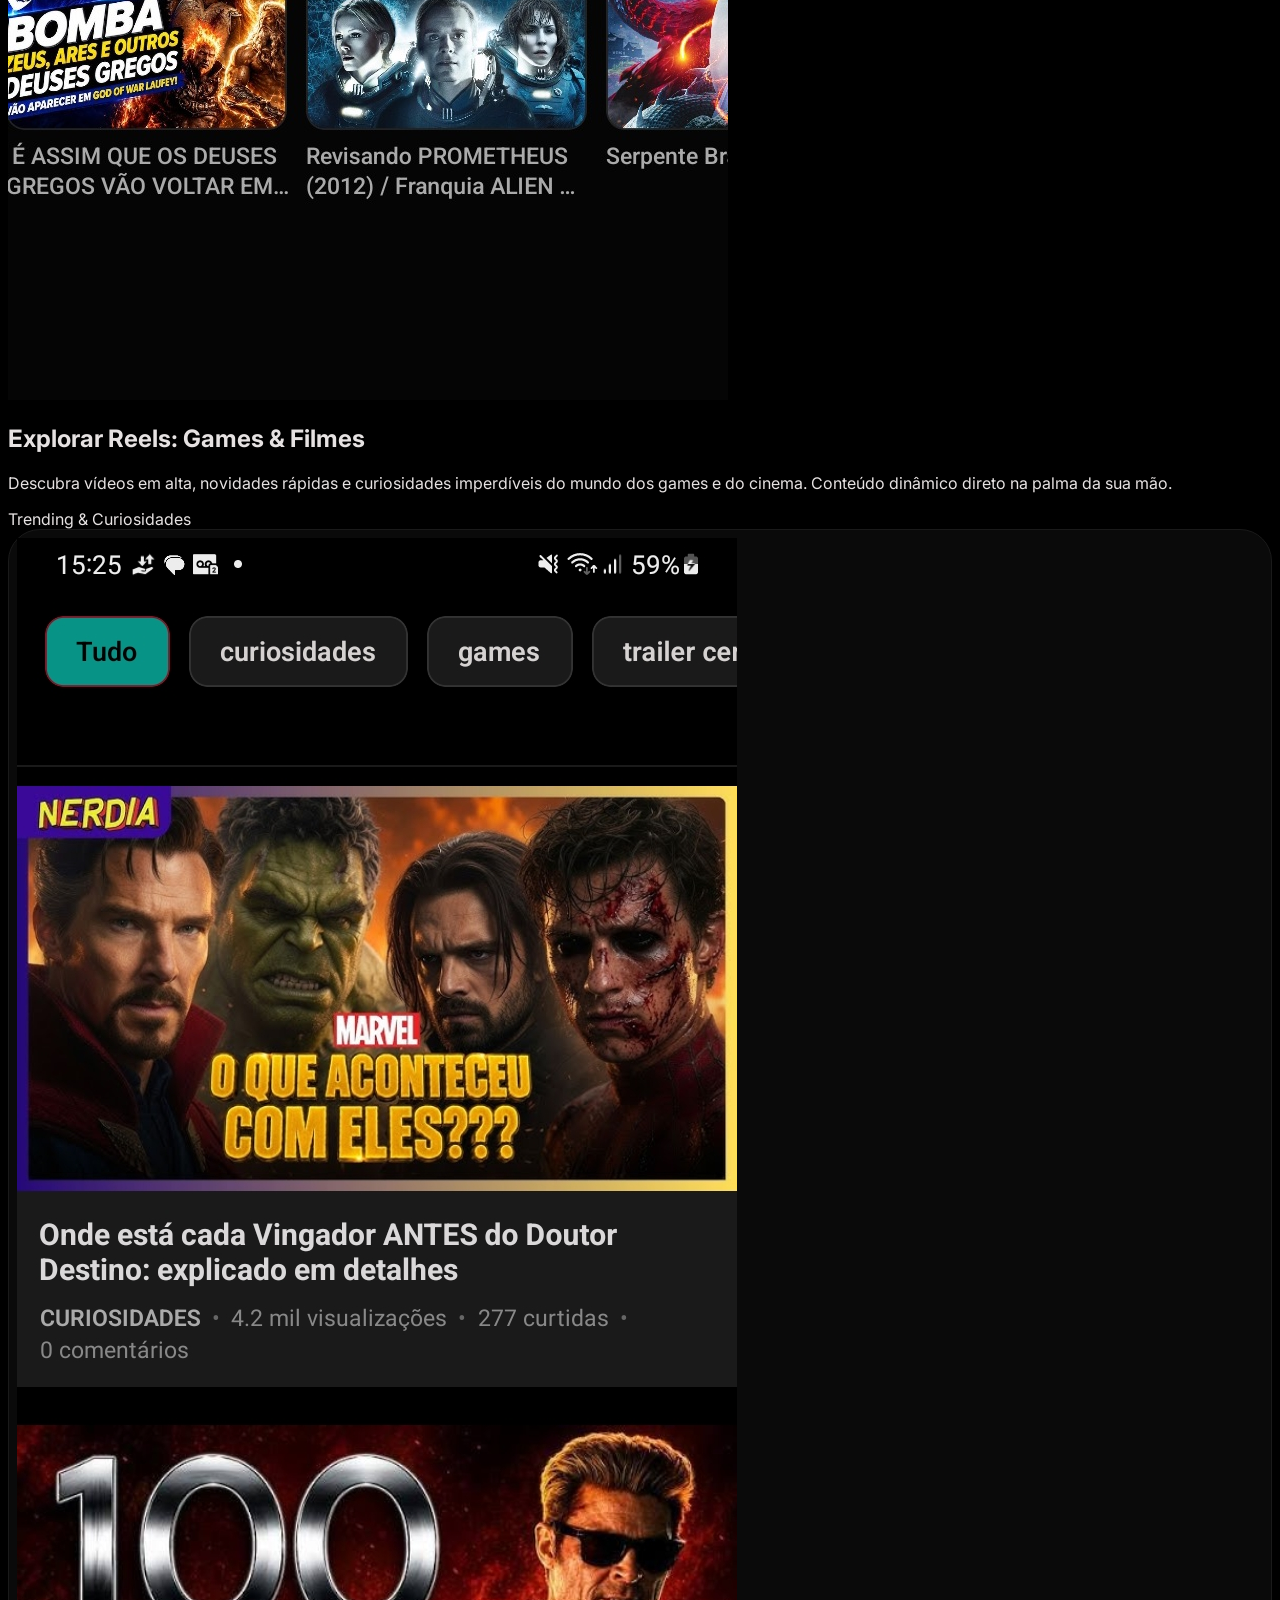
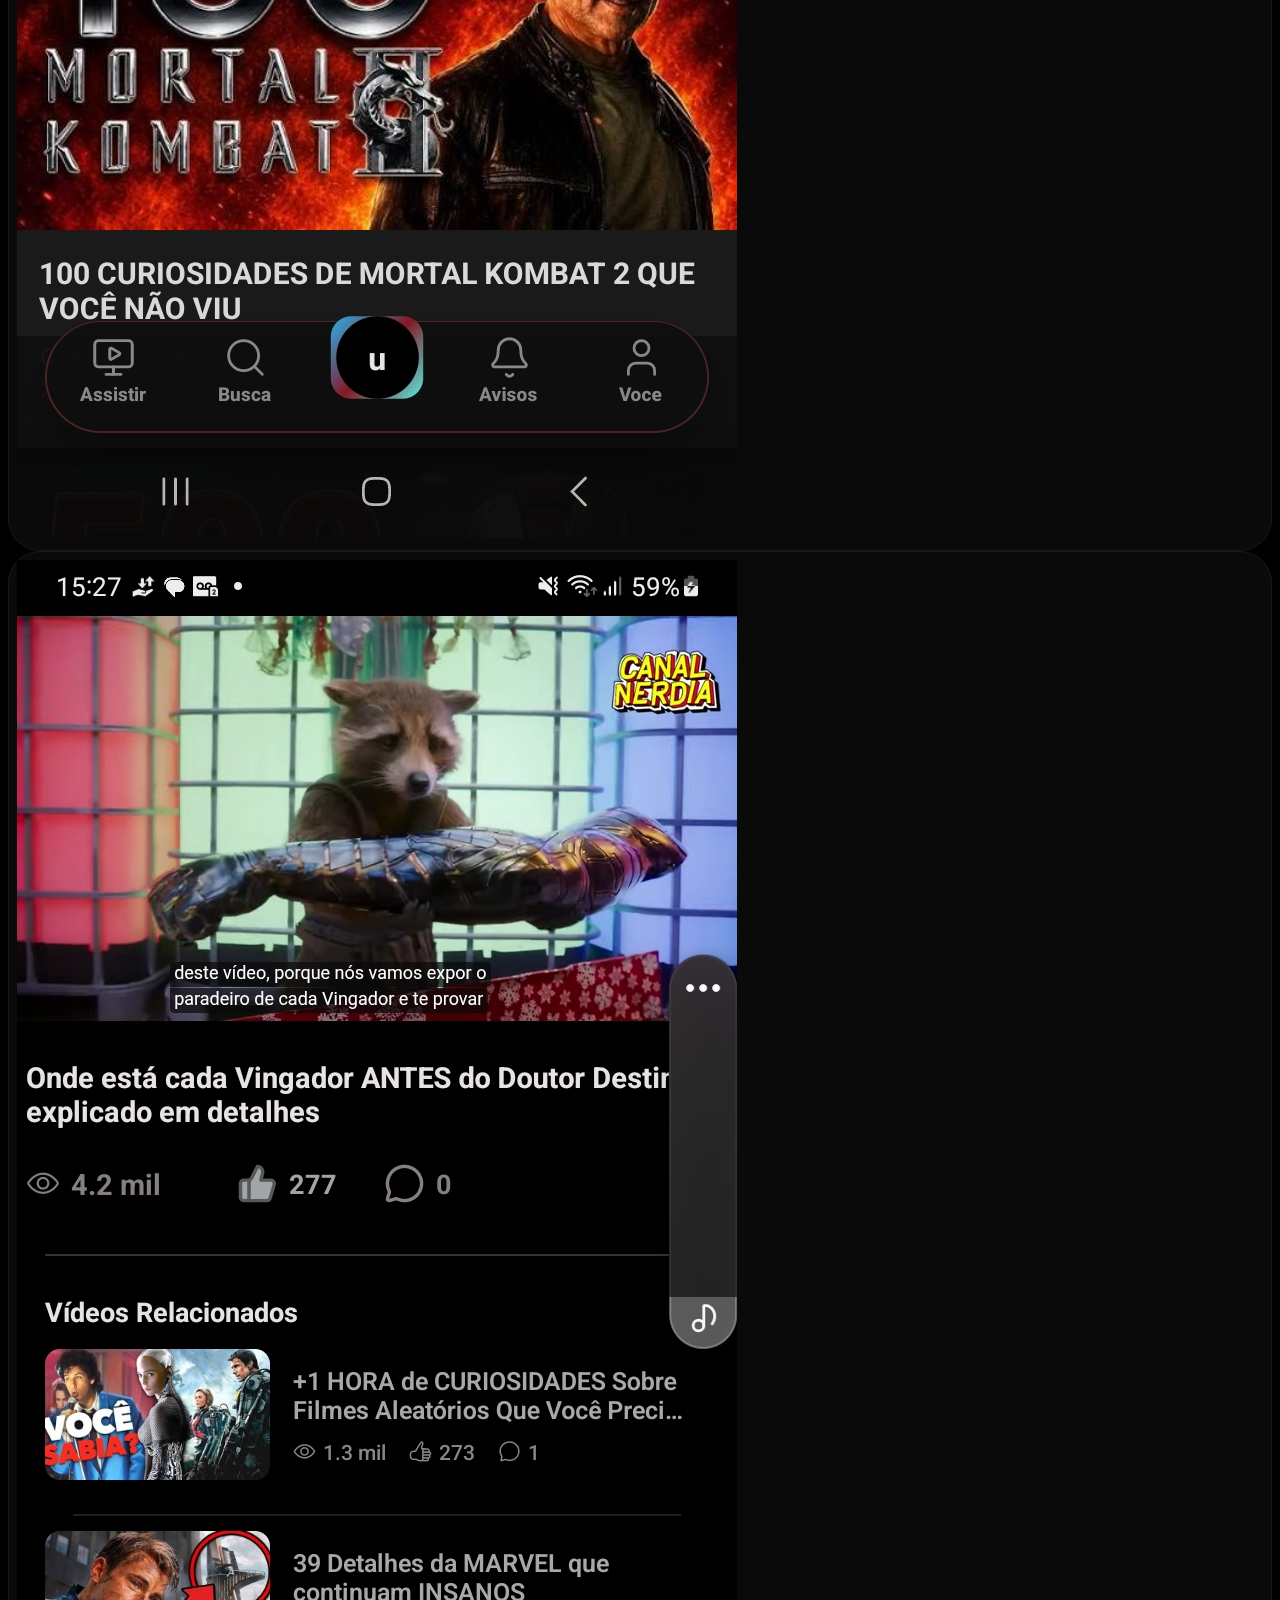
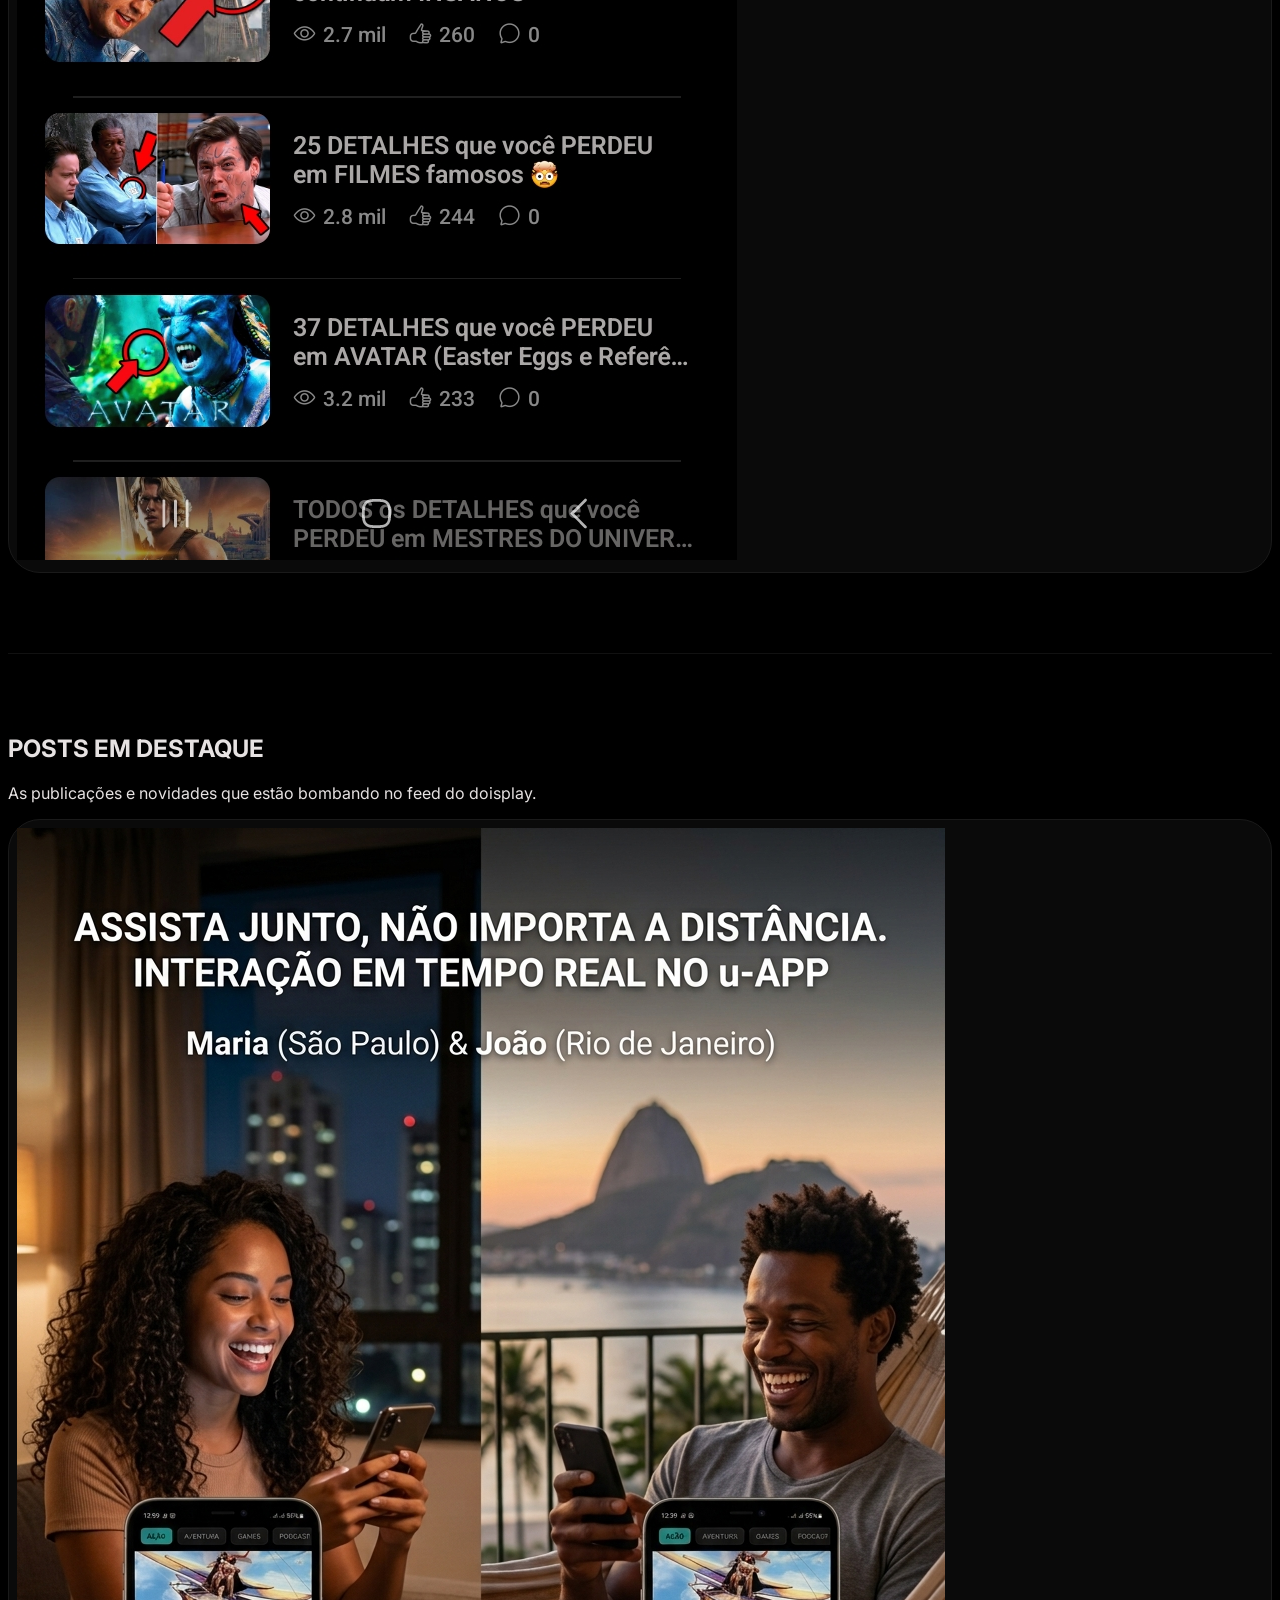
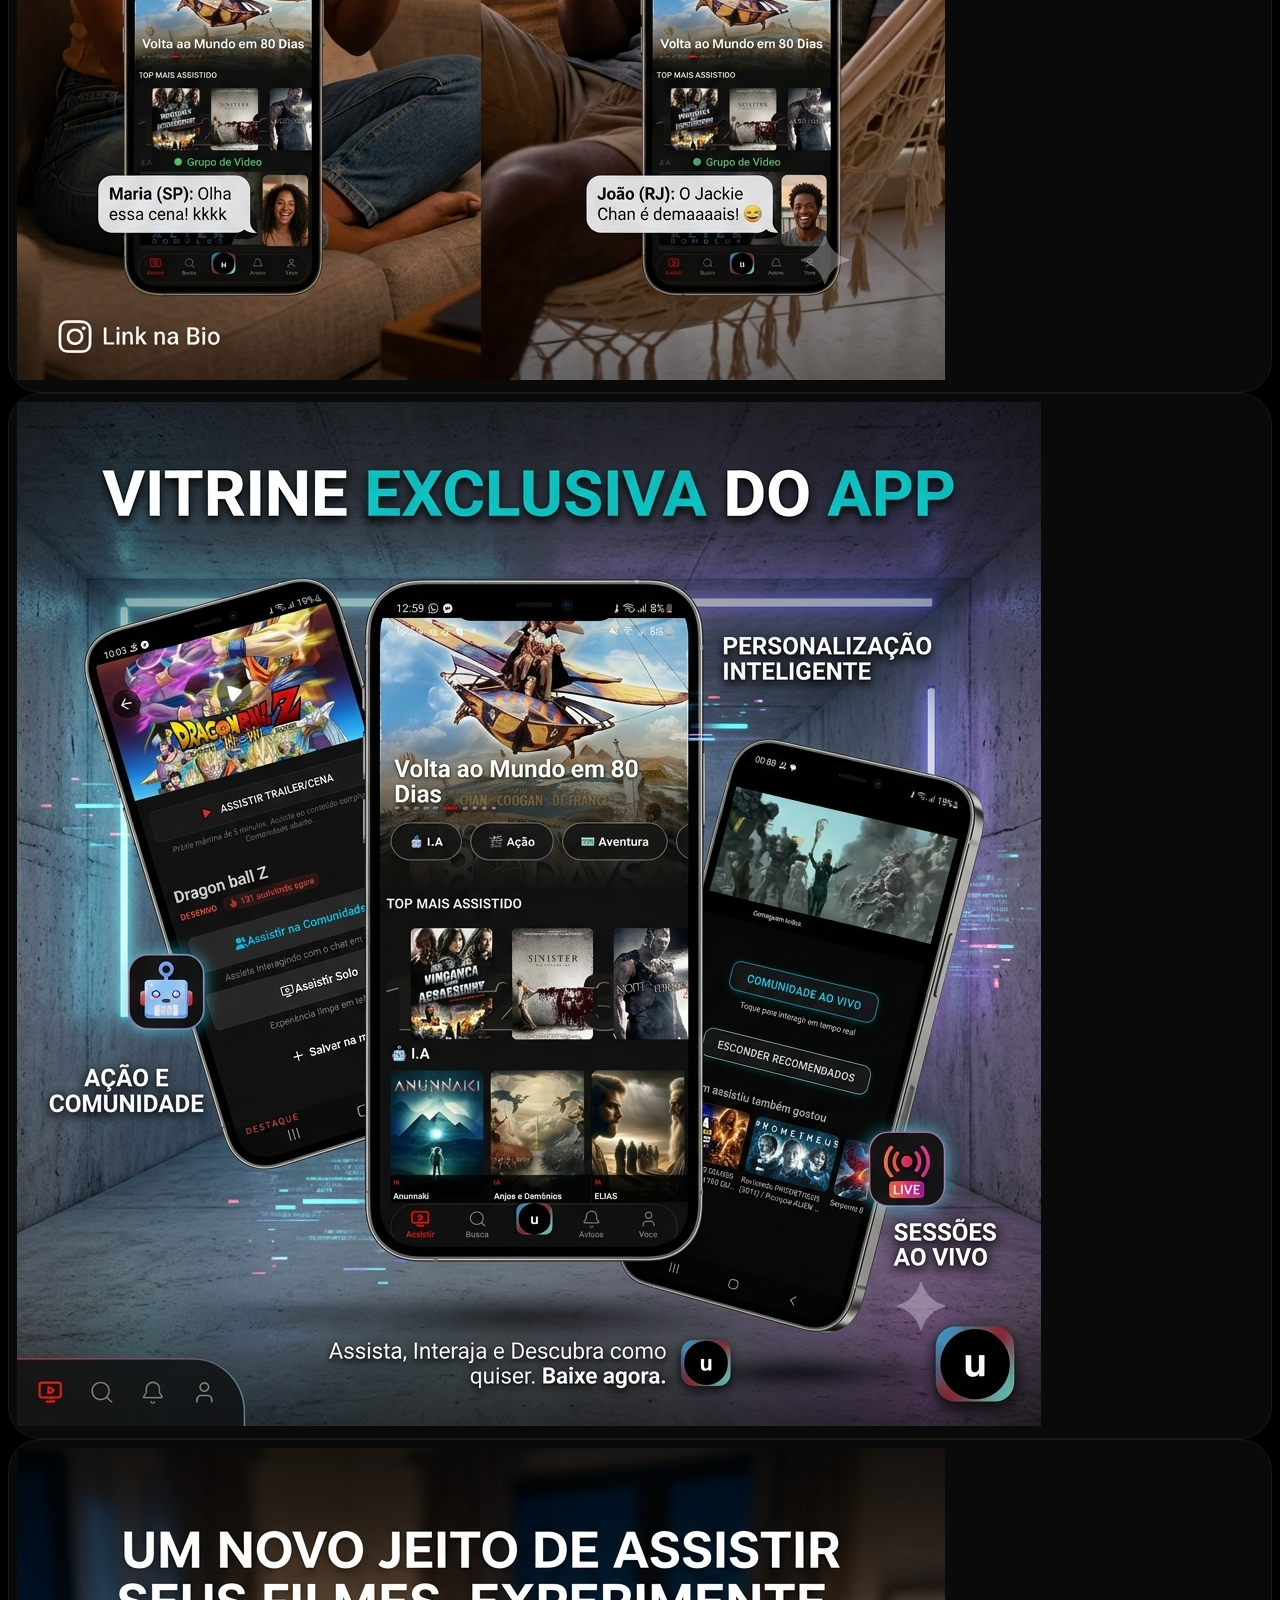
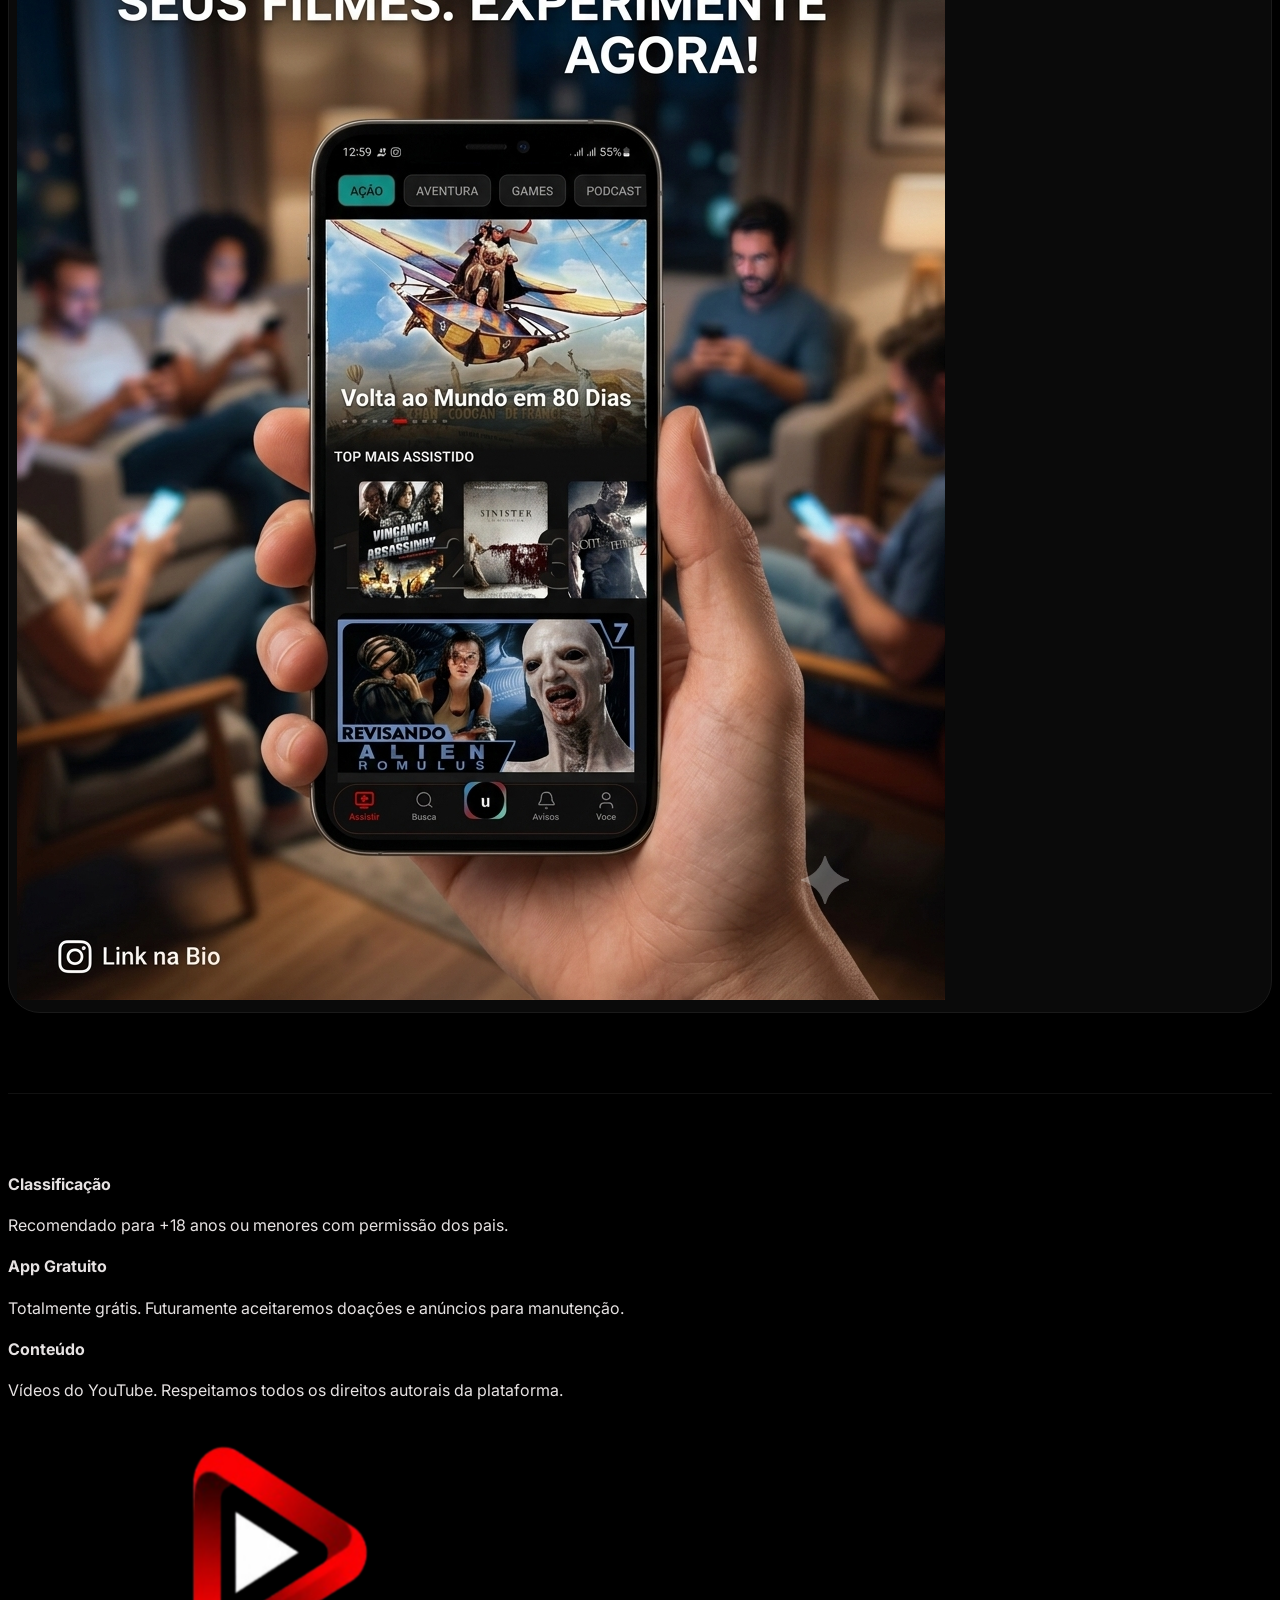
==== commit 67a3ba10: "feat: alteracao da marca e textos para Doisplay" ====
--- a/index.html
+++ b/index.html
@@ -3,7 +3,7 @@
 <head>
     <meta charset="UTF-8">
     <meta name="viewport" content="width=device-width, initial-scale=1.0">
-    <title>Uniplays - Onde a Tela nos Une</title>
+    <title>doisplay - Onde a Tela nos Une</title>
     <script src="https://cdn.tailwindcss.com"></script>
     <link rel="icon" type="image/png" href="logo_icone.png">
     <style>
@@ -25,7 +25,7 @@
 
     <header class="p-4 flex justify-between items-center sticky top-0 bg-black/95 backdrop-blur-md z-50 border-b border-zinc-900">
         <div class="flex items-center gap-3">
-            <img src="logo_icone.png" alt="Uniplays" class="w-10 h-10">
+            <img src="logo_icone.png" alt="doisplay" class="w-10 h-10">
             <span class="text-2xl font-black italic tracking-tighter uppercase"><span class="text-red-600">uni</span>plays</span>
         </div>
         <nav class="hidden lg:flex space-x-6 text-[10px] font-black uppercase tracking-widest text-zinc-500">
@@ -49,18 +49,18 @@
                 A distância separa, <br> <span class="text-gradient-red text-4xl md:text-7xl">mas a tela nos une.</span>
             </h1>
             <p class="text-zinc-300 text-lg mb-10 max-w-2xl mx-auto">
-                Assista junto com quem você ama. Amigos, família ou aquele alguém especial... O Uniplays transforma vídeos em encontros reais.
+                Assista junto com quem você ama. Amigos, família ou aquele alguém especial... O doisplay transforma vídeos em encontros reais.
             </p>
             
             <div class="flex justify-center items-center gap-6 mb-16">
-                <a href="https://play.google.com/store/apps/details?id=com.wenderson.uniplays" target="_blank" rel="noopener noreferrer" class="transition-transform hover:scale-105">
+                <a href="https://play.google.com/store/apps/details?id=com.wenderson.doisplay" target="_blank" rel="noopener noreferrer" class="transition-transform hover:scale-105">
                     <img src="https://upload.wikimedia.org/wikipedia/commons/7/78/Google_Play_Store_badge_EN.svg" class="h-12" alt="Disponível no Google Play">
                 </a>
             </div>
             
             <!-- 🔥 IMAGEM DE DESTAQUE TROCADA PARA home.jpg -->
             <div class="rounded-[3rem] overflow-hidden border border-zinc-800 shadow-2xl bg-zinc-950/80 max-w-4xl mx-auto">
-                <img src="home.jpg" alt="Interface Uniplays" class="w-full h-auto object-cover opacity-90">
+                <img src="home.jpg" alt="Interface doisplay" class="w-full h-auto object-cover opacity-90">
             </div>
         </div>
     </section>
@@ -97,7 +97,7 @@
             <p class="text-zinc-500 max-w-2xl mx-auto mb-8 relative z-10">Veja mais detalhes do video e curiosidades. Depois escolha como que assistir Tela COMUNIDADE ou SOLO, voce quem manda.</p>
             <div class="flex justify-center relative z-10">
                 <div class="feature-card aspect-[9/16] w-full max-w-[270px] overflow-hidden shadow-2xl shadow-red-950/20 ring-2 ring-red-900/30">
-                    <img src="detalhes.jpg" class="w-full h-full object-cover rounded-xl" alt="Mural Notificações Uniplays">
+                    <img src="detalhes.jpg" class="w-full h-full object-cover rounded-xl" alt="Mural Notificações doisplay">
                 </div>
             </div>
         </div>
@@ -123,7 +123,7 @@
                 </div>
                 <div class="flex justify-center">
                     <div class="bg-black/20 p-4 rounded-[3rem] border border-black/10 aspect-[9/16] w-full max-w-[280px] overflow-hidden">
-                        <img src="comunidade.jpg" class="w-full h-full object-cover rounded-[2rem]" alt="Chat Real Uniplays">
+                        <img src="comunidade.jpg" class="w-full h-full object-cover rounded-[2rem]" alt="Chat Real doisplay">
                     </div>
                 </div>
             </div>
@@ -151,7 +151,7 @@
         <div id="destaques" class="section-divider">
             <div class="text-center mb-12">
                 <h2 class="text-4xl font-black italic uppercase mb-4 text-red-600">POSTS EM <span class="text-white">DESTAQUE</span></h2>
-                <p class="text-zinc-500 italic">As publicações e novidades que estão bombando no feed do Uniplays.</p>
+                <p class="text-zinc-500 italic">As publicações e novidades que estão bombando no feed do doisplay.</p>
             </div>
             <div class="grid grid-cols-1 md:grid-cols-3 gap-8 justify-items-center">
                 <div class="feature-card aspect-[4/3] w-full max-w-[320px] overflow-hidden shadow-xl shadow-zinc-900/10 hover:scale-[1.03] transition-transform duration-300">
@@ -187,7 +187,7 @@
             <div class="flex flex-col md:flex-row justify-between items-center gap-12 text-center md:text-left">
                 <div>
                     <img src="logo_icone.png" class="w-12 mb-6 mx-auto md:mx-0" alt="Logo">
-                    <p class="text-[10px] text-zinc-700 font-black uppercase tracking-[0.4em]">Uniplays Entertainment Network</p>
+                    <p class="text-[10px] text-zinc-700 font-black uppercase tracking-[0.4em]">doisplay Entertainment Network</p>
                 </div>
                 <div class="flex gap-10 text-[10px] font-black uppercase tracking-widest text-zinc-500">
                     <a href="politica.html" class="hover:text-red-600 transition-colors">Privacidade & Termos</a>
@@ -196,7 +196,7 @@
             </div>
 
             <div class="flex justify-center items-center gap-6 mt-12 mb-8">
-                <a href="https://play.google.com/store/apps/details?id=com.wenderson.uniplays" target="_blank" rel="noopener noreferrer" class="transition-transform hover:scale-105">
+                <a href="https://play.google.com/store/apps/details?id=com.wenderson.doisplay" target="_blank" rel="noopener noreferrer" class="transition-transform hover:scale-105">
                     <img src="https://upload.wikimedia.org/wikipedia/commons/7/78/Google_Play_Store_badge_EN.svg" class="h-12" alt="Disponível no Google Play">
                 </a>
             </div>
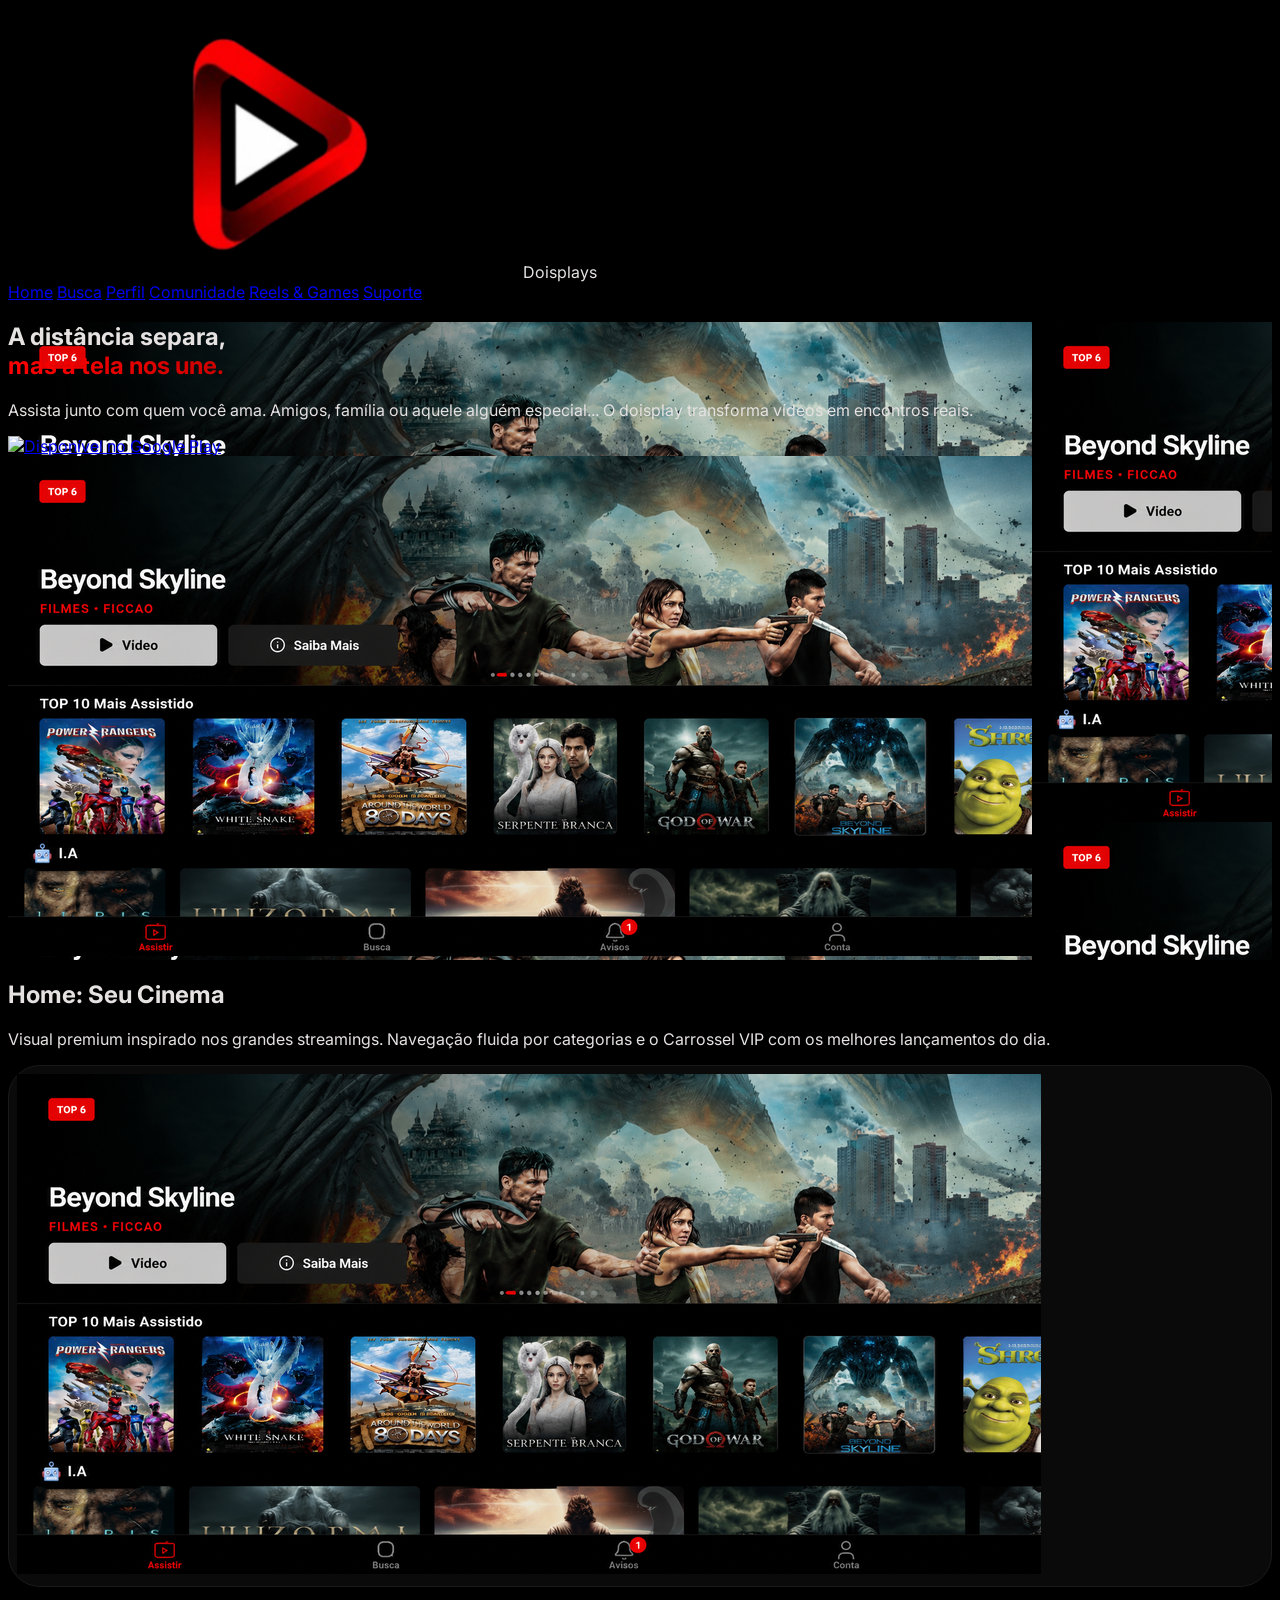
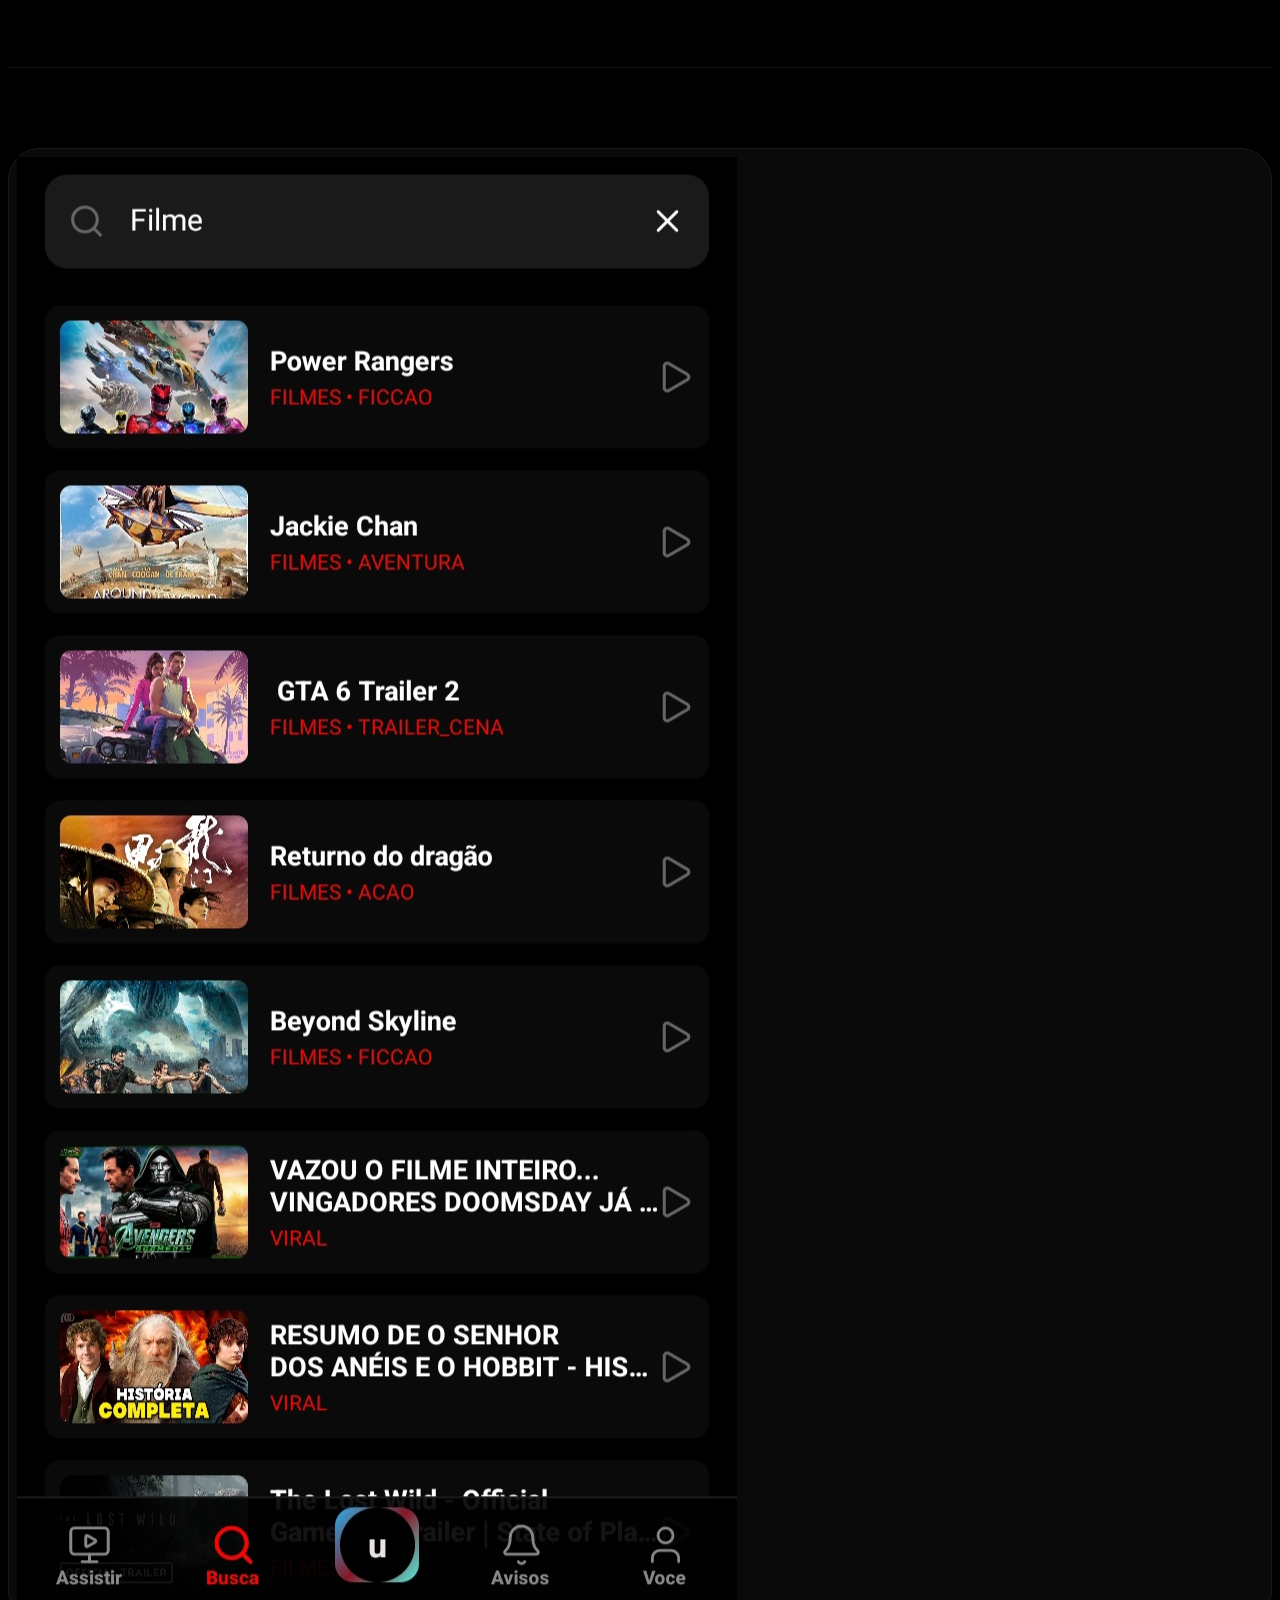
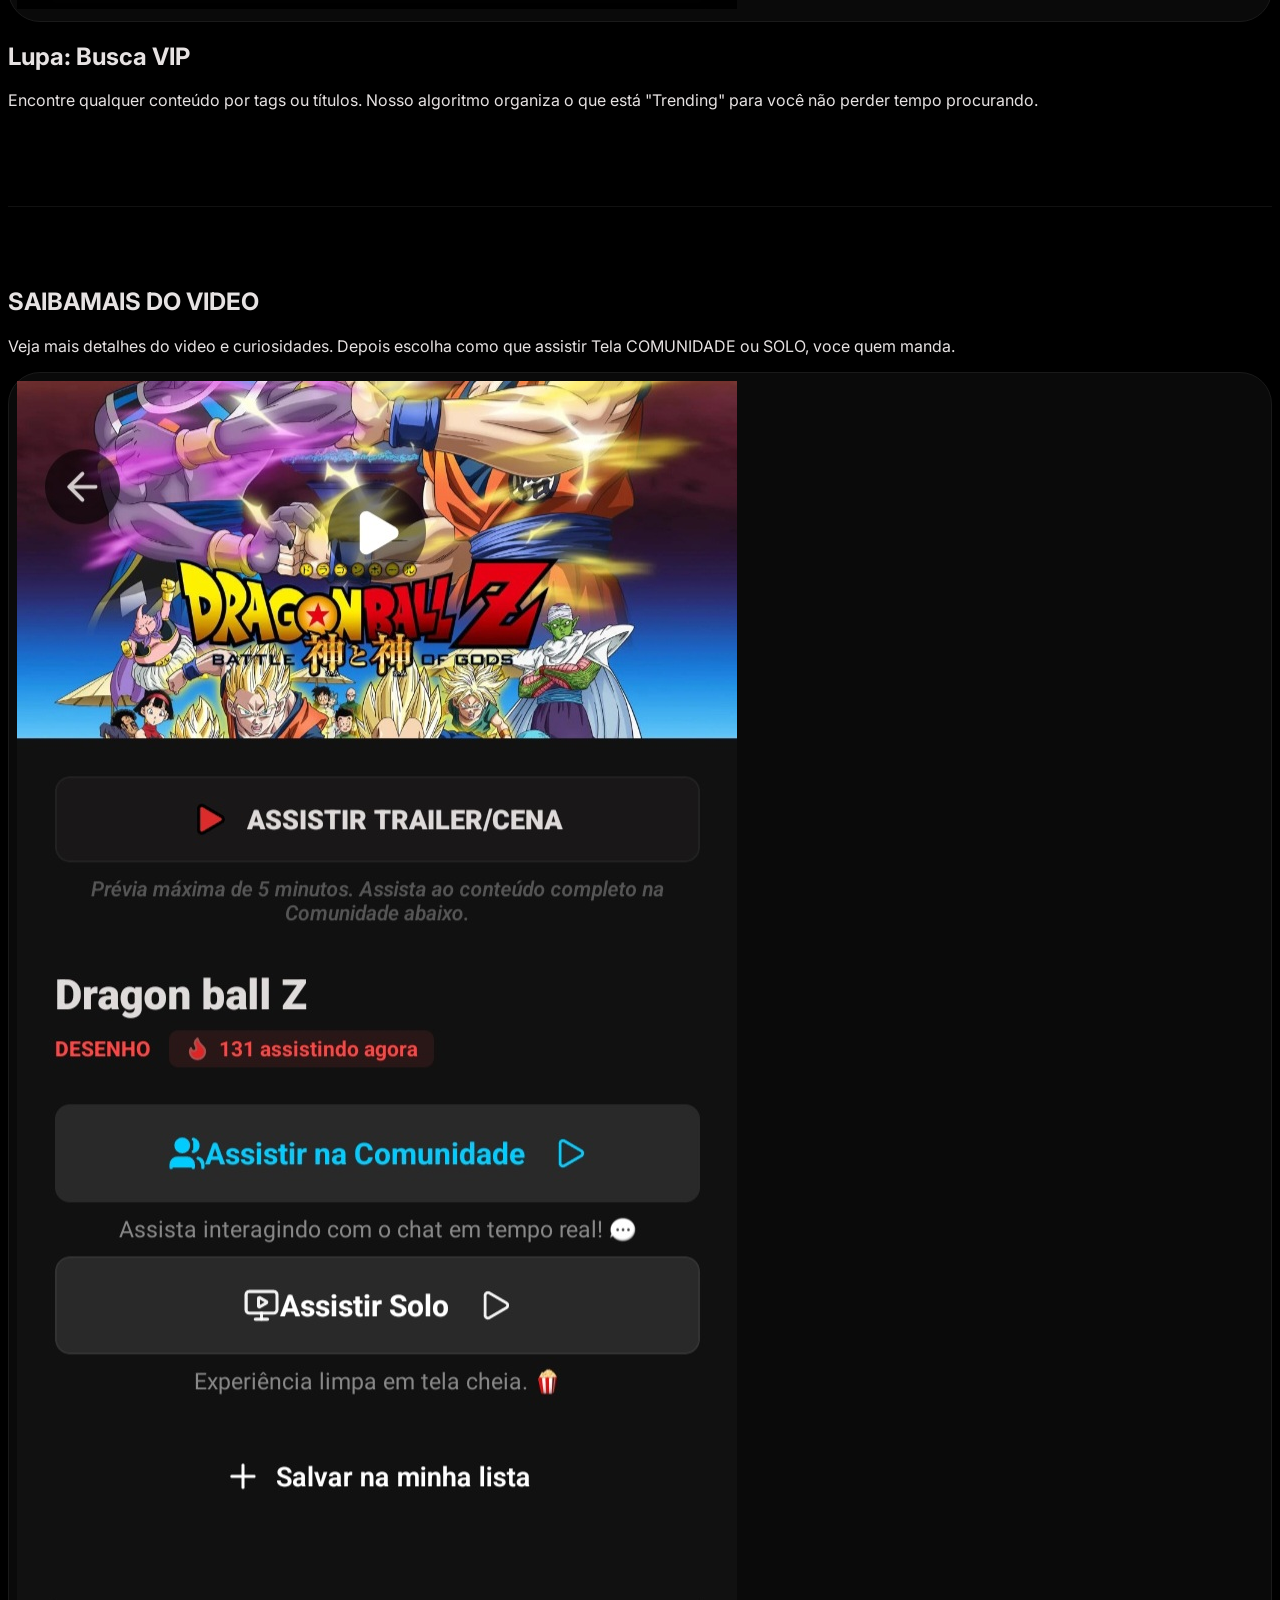
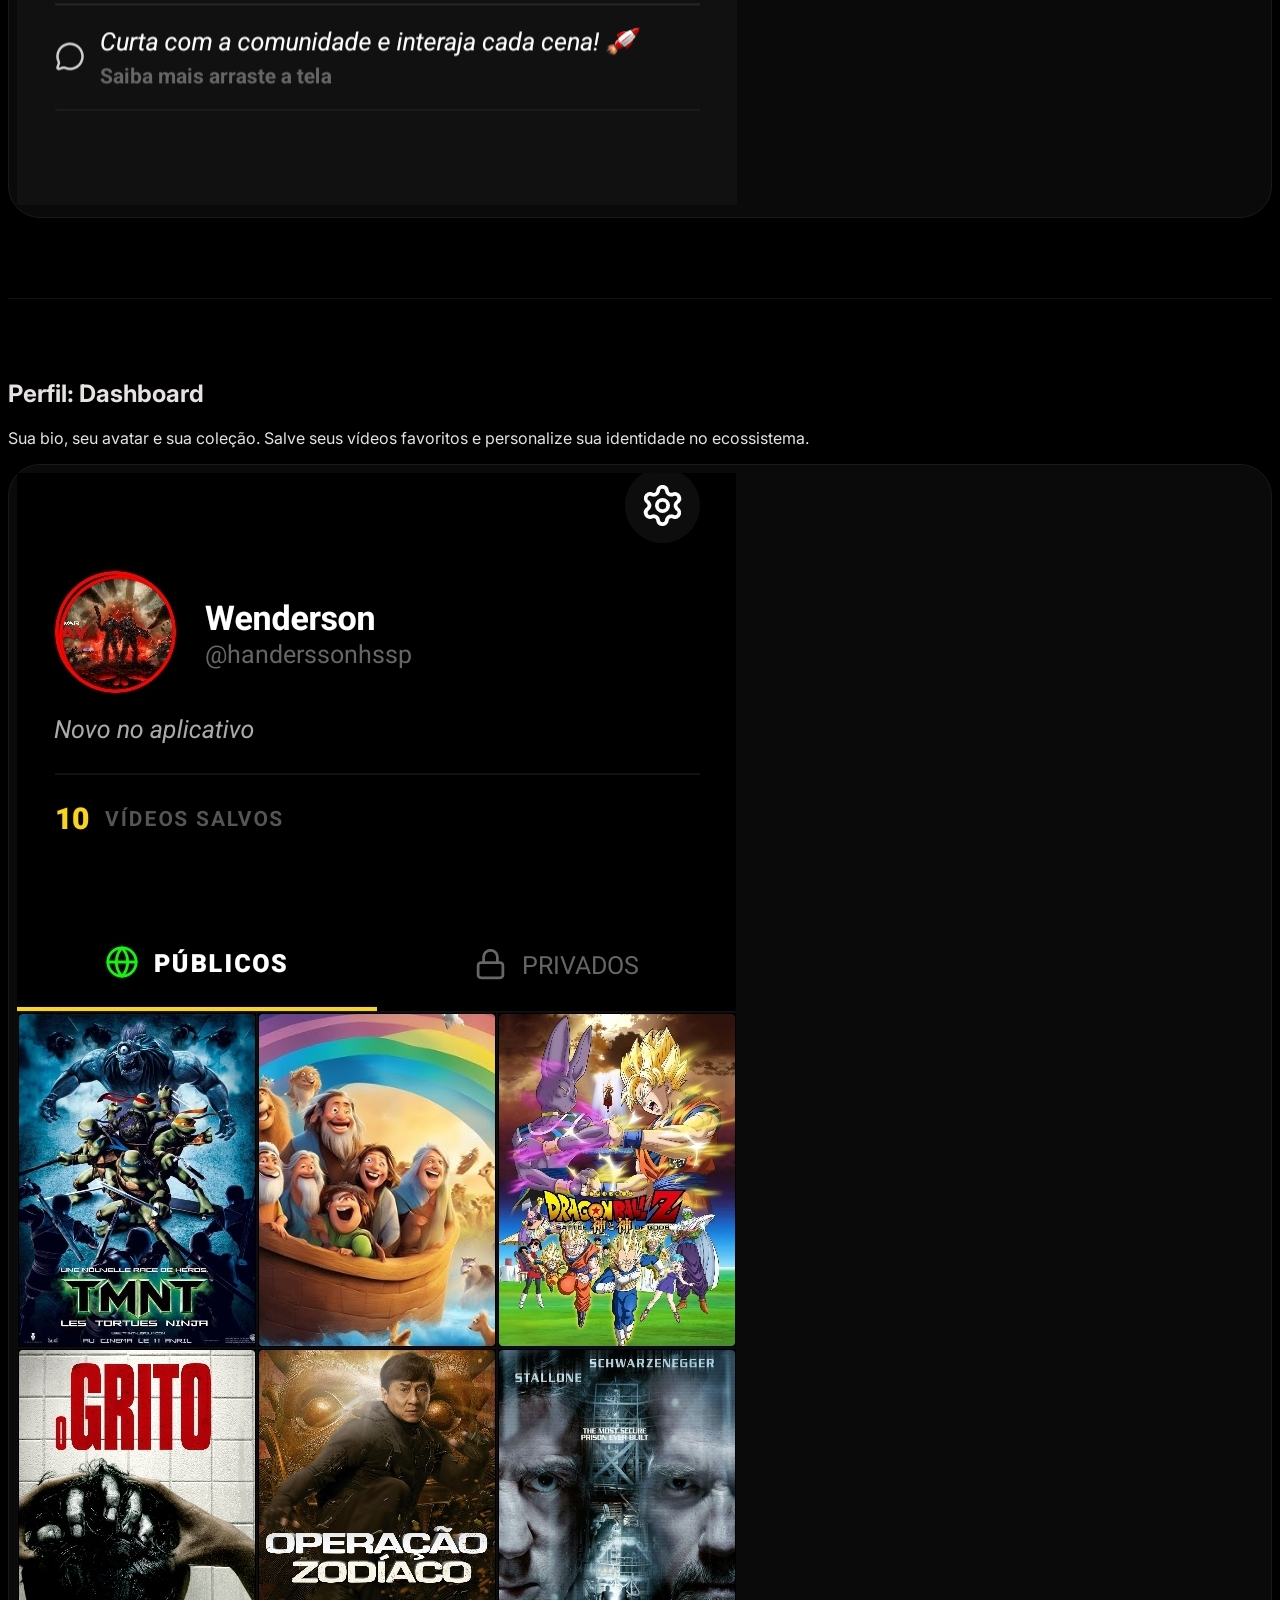
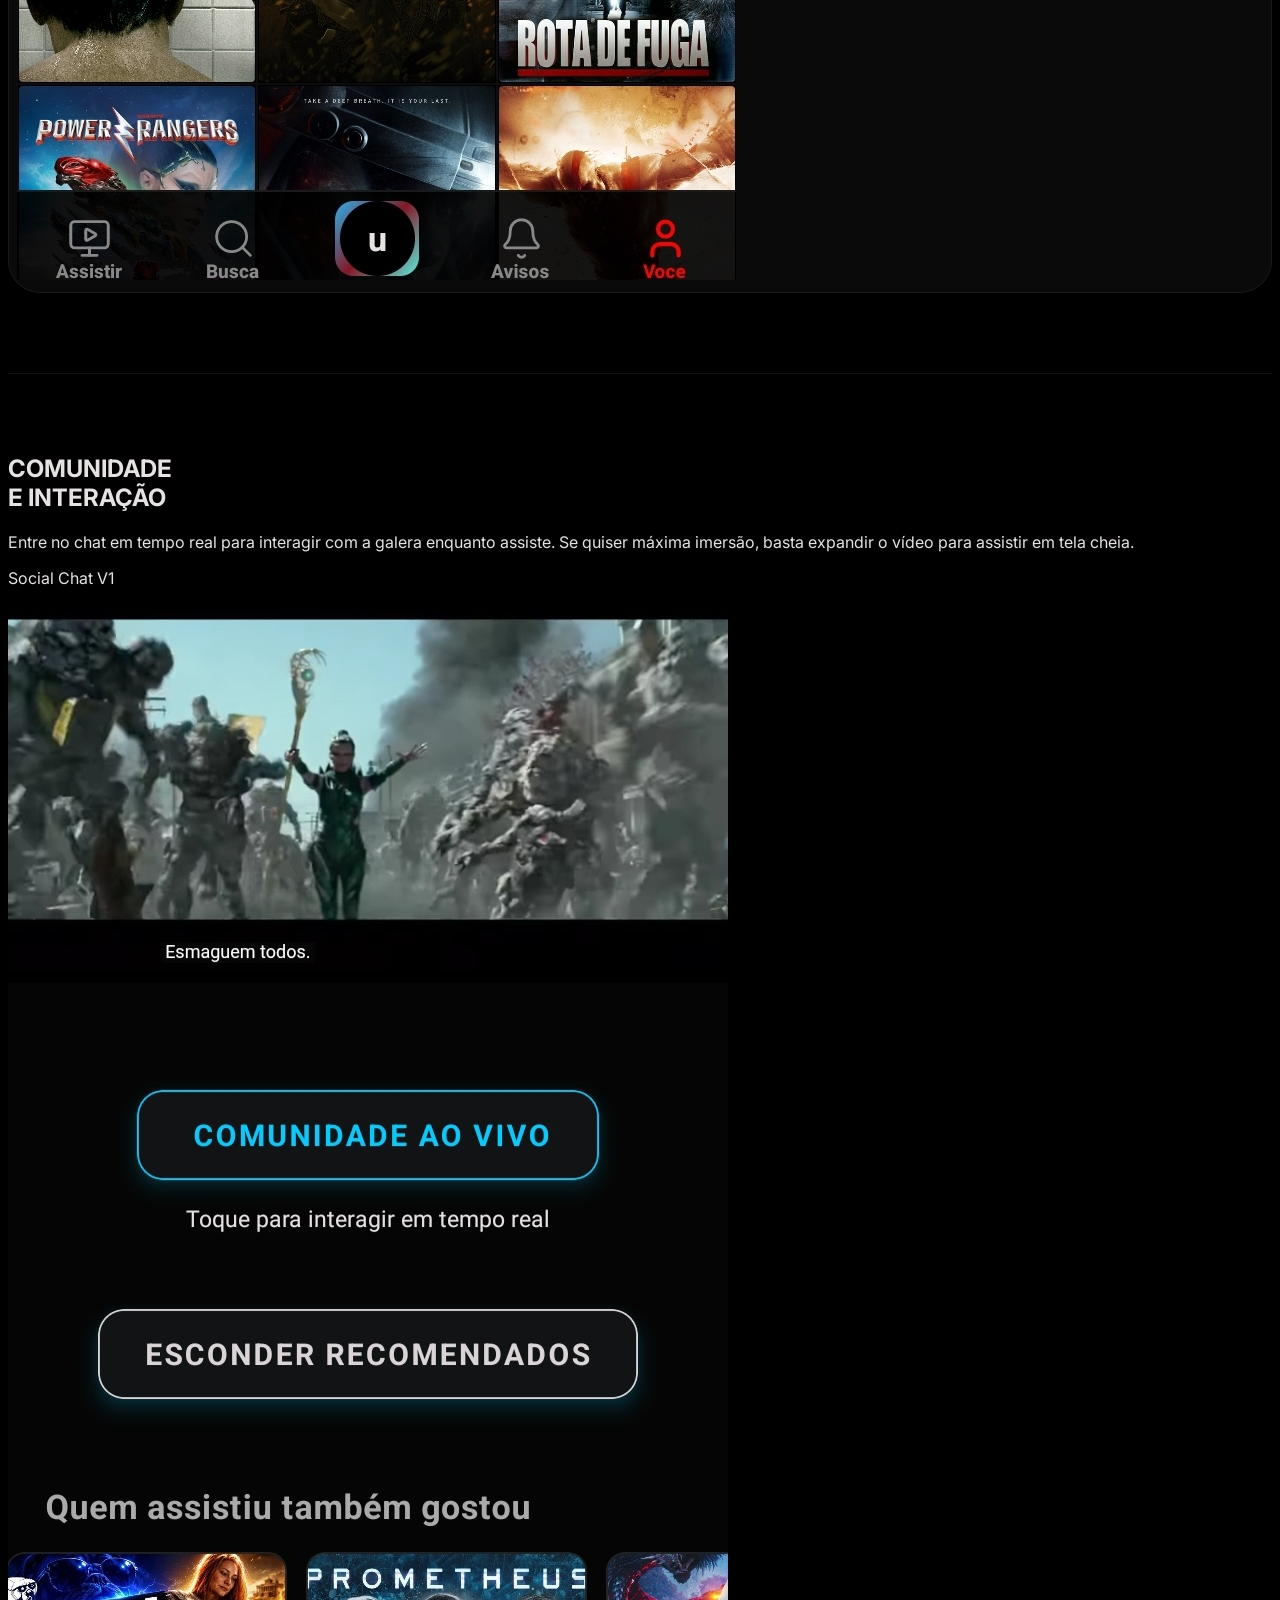
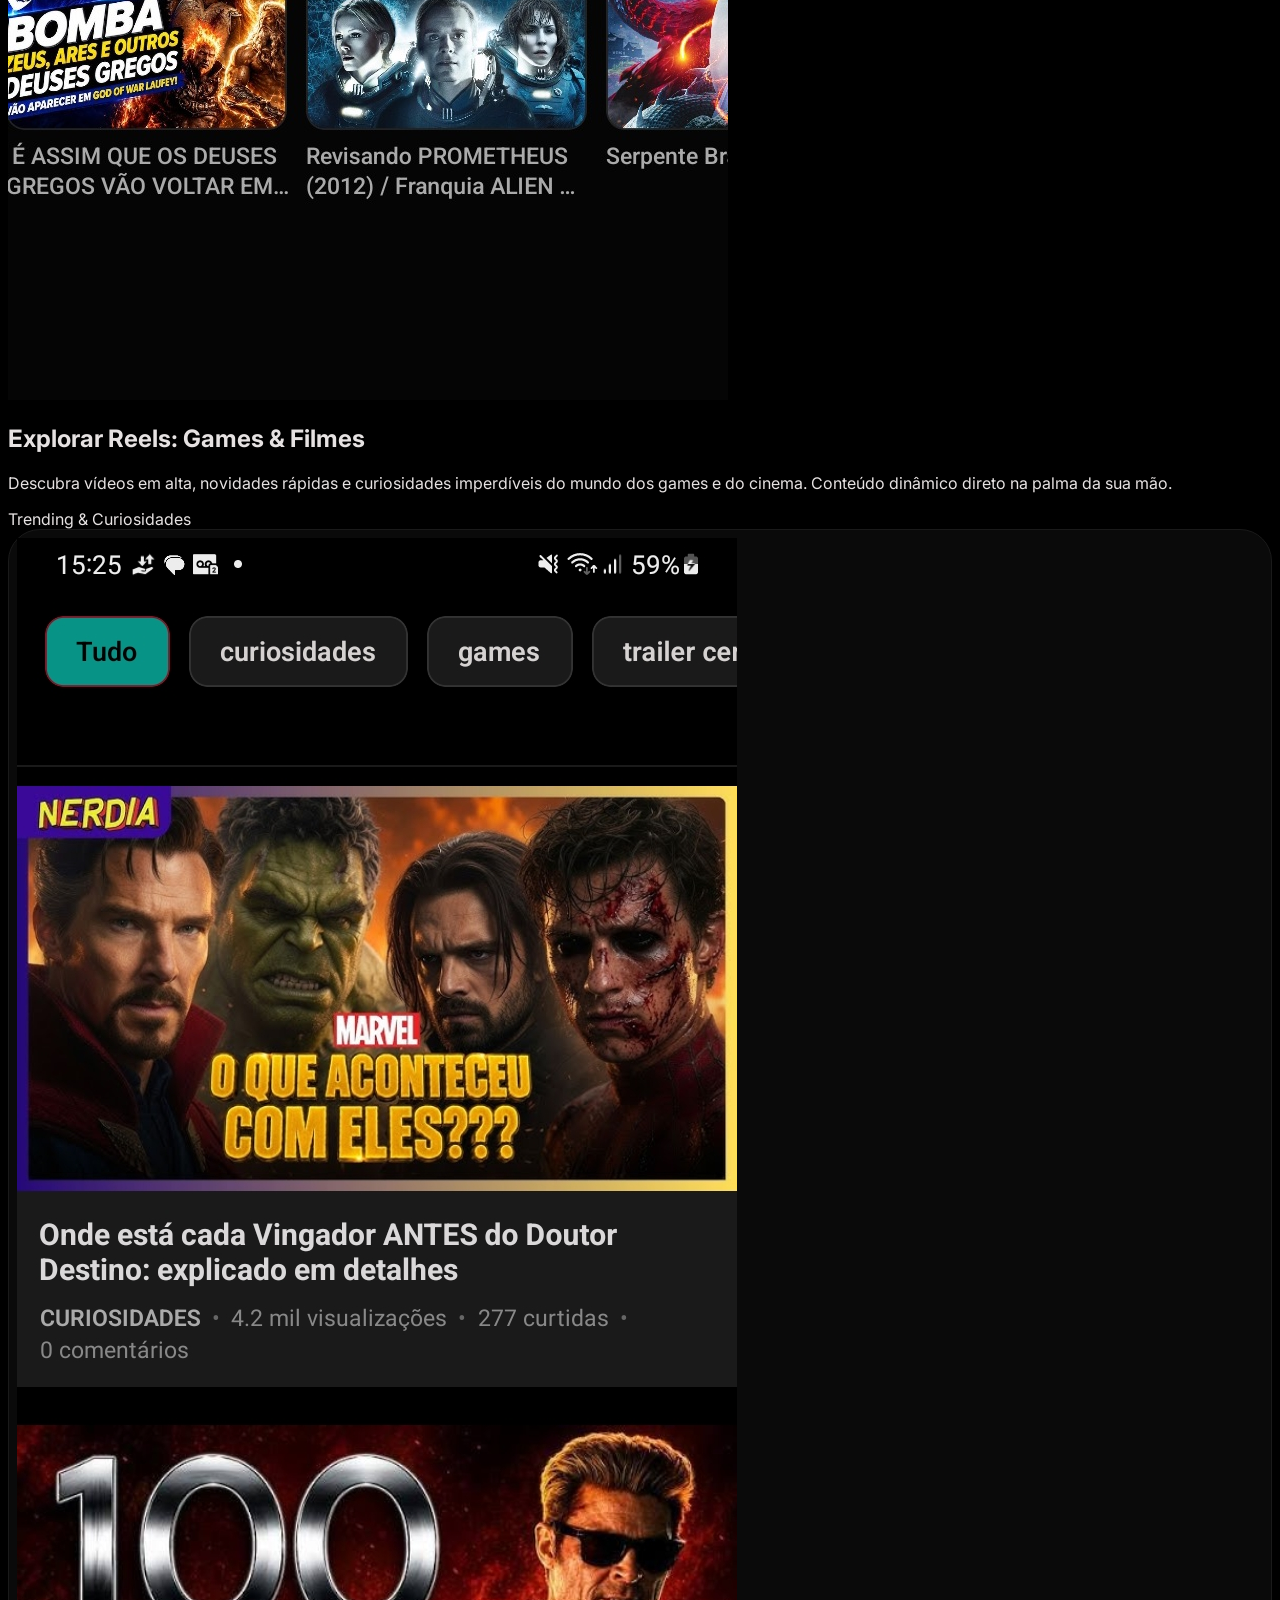
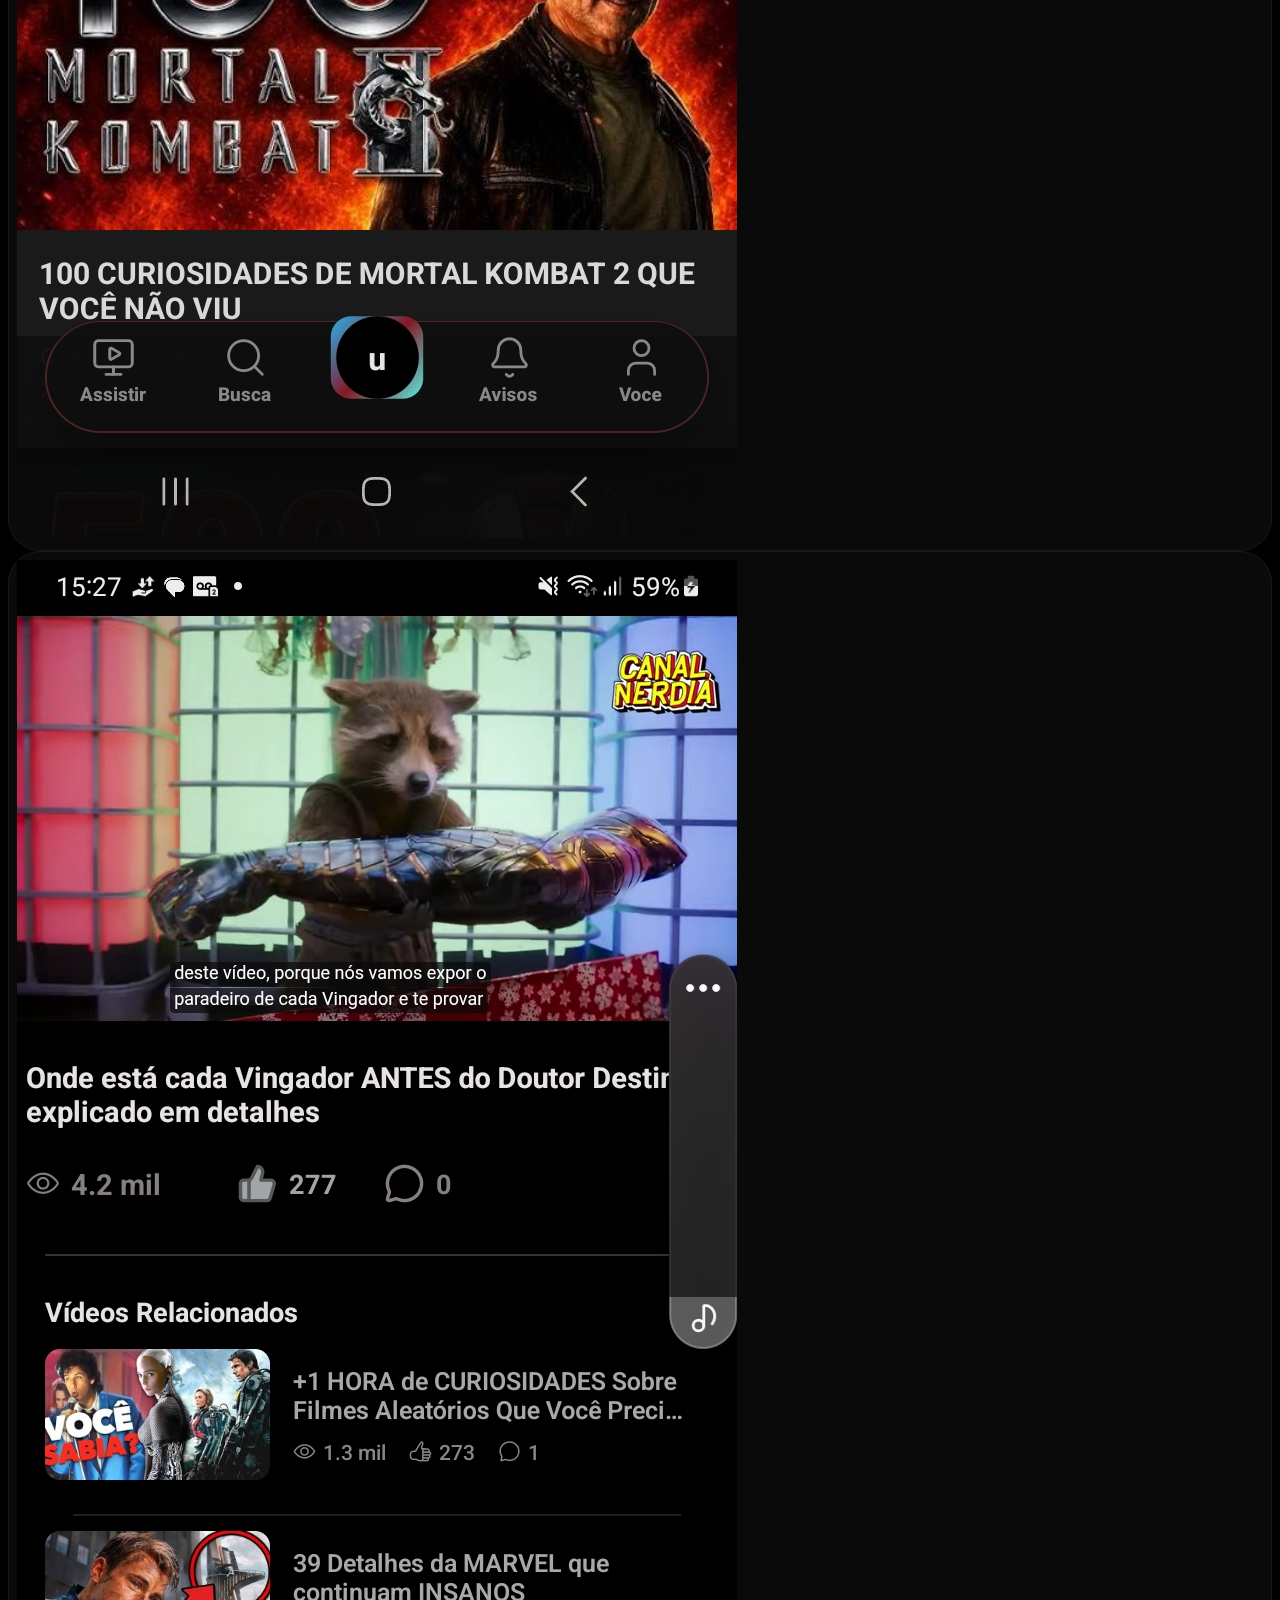
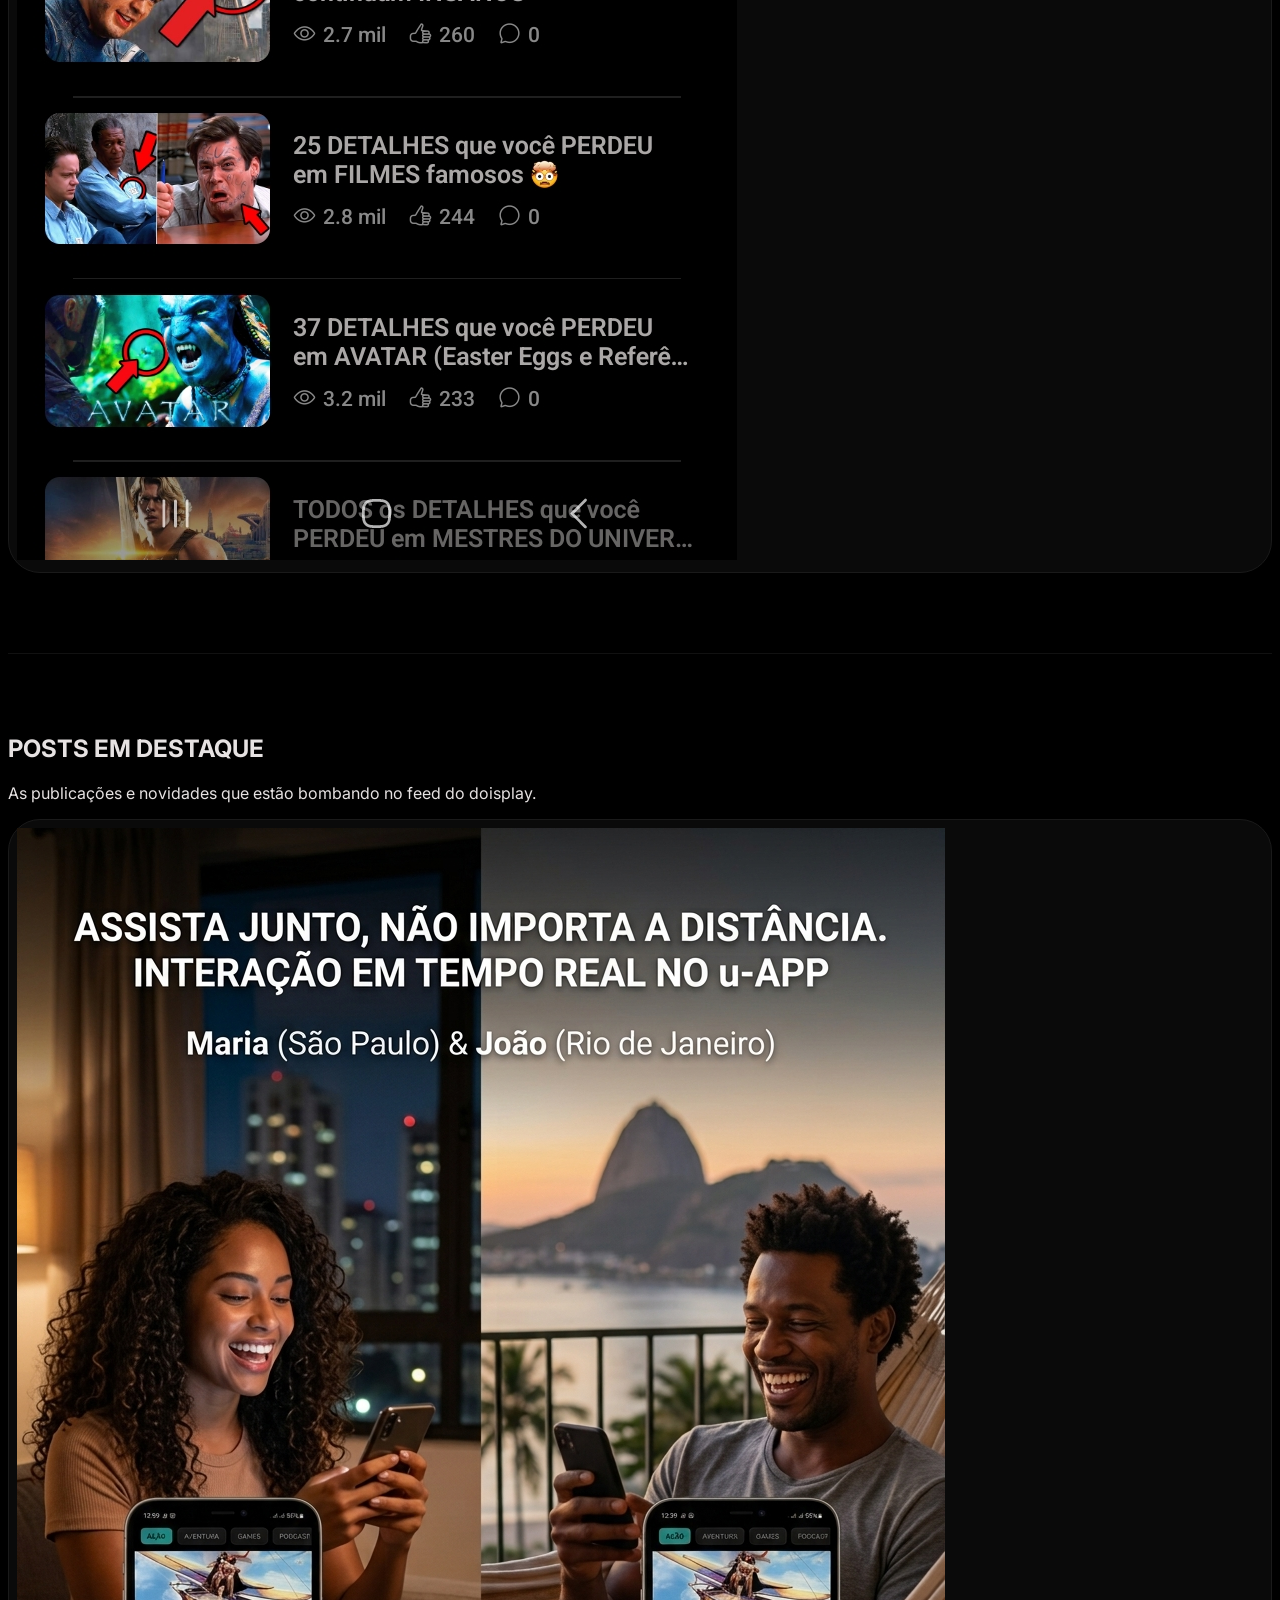
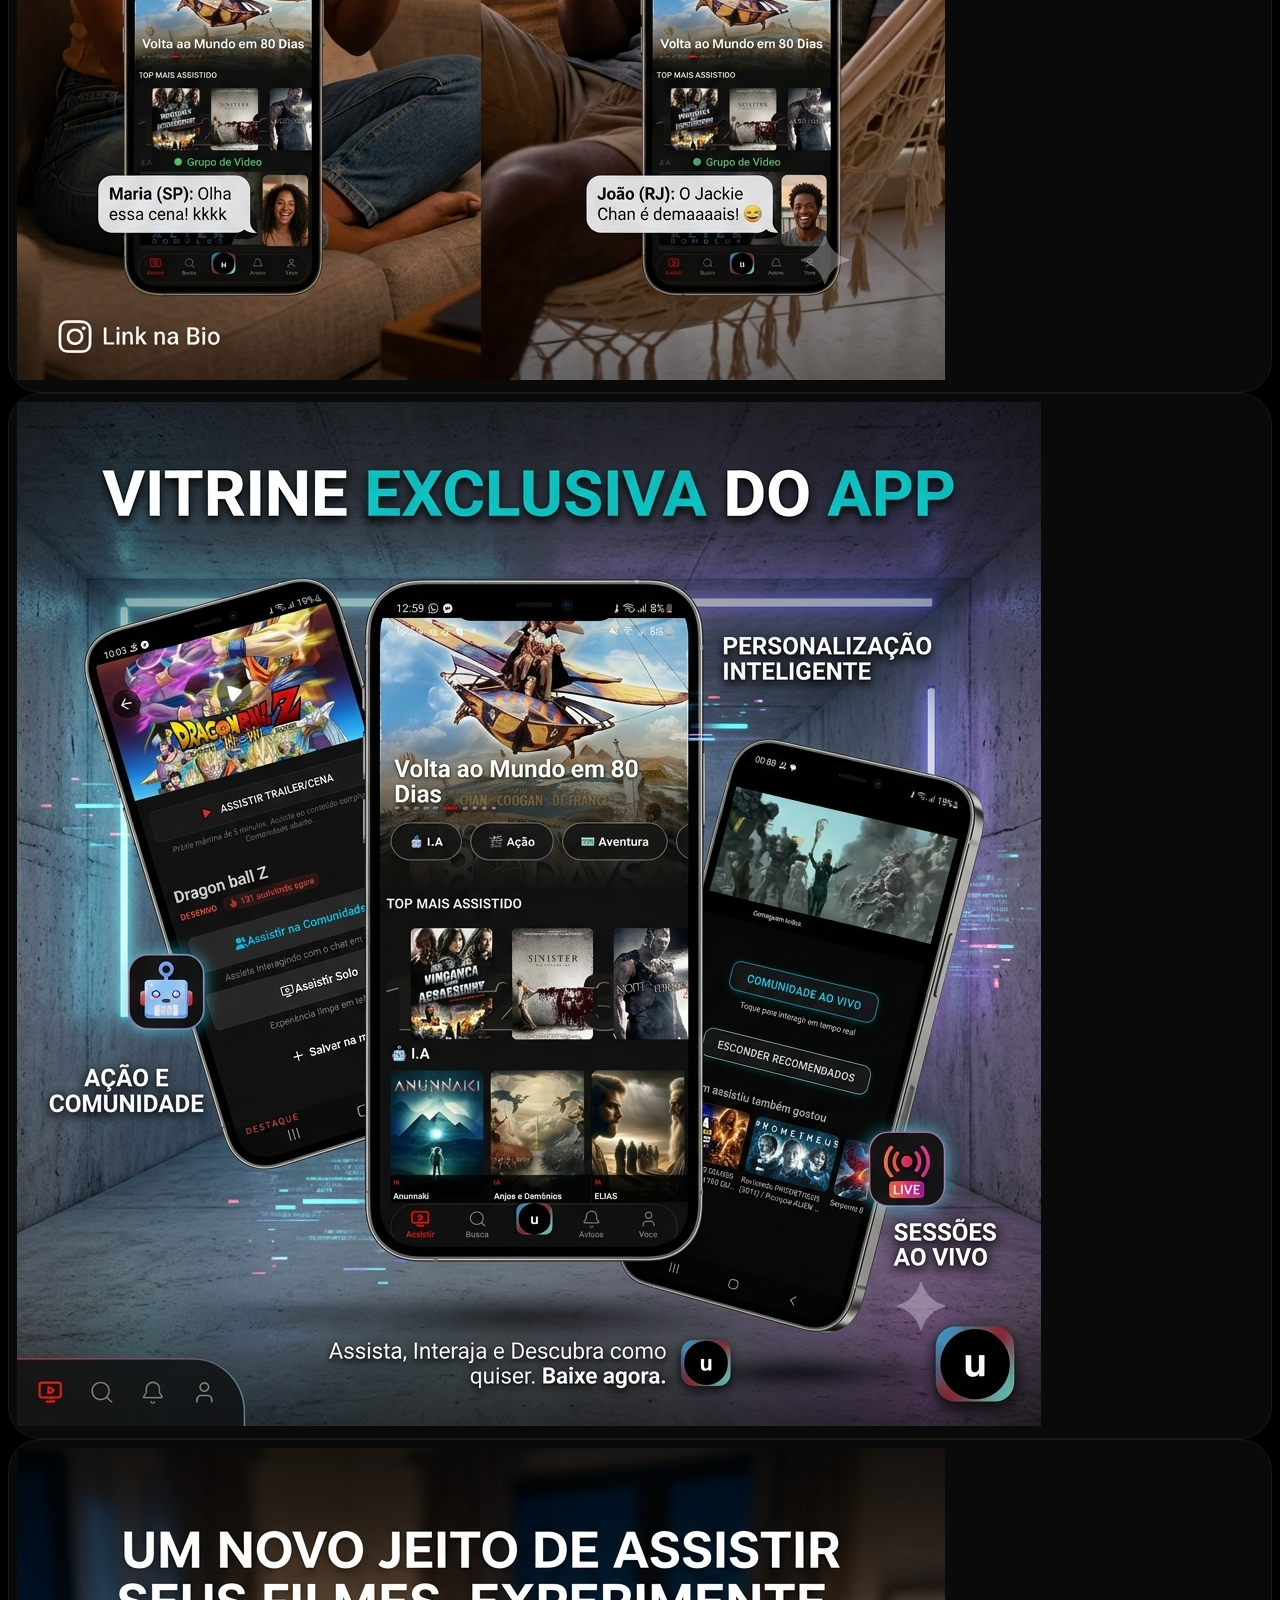
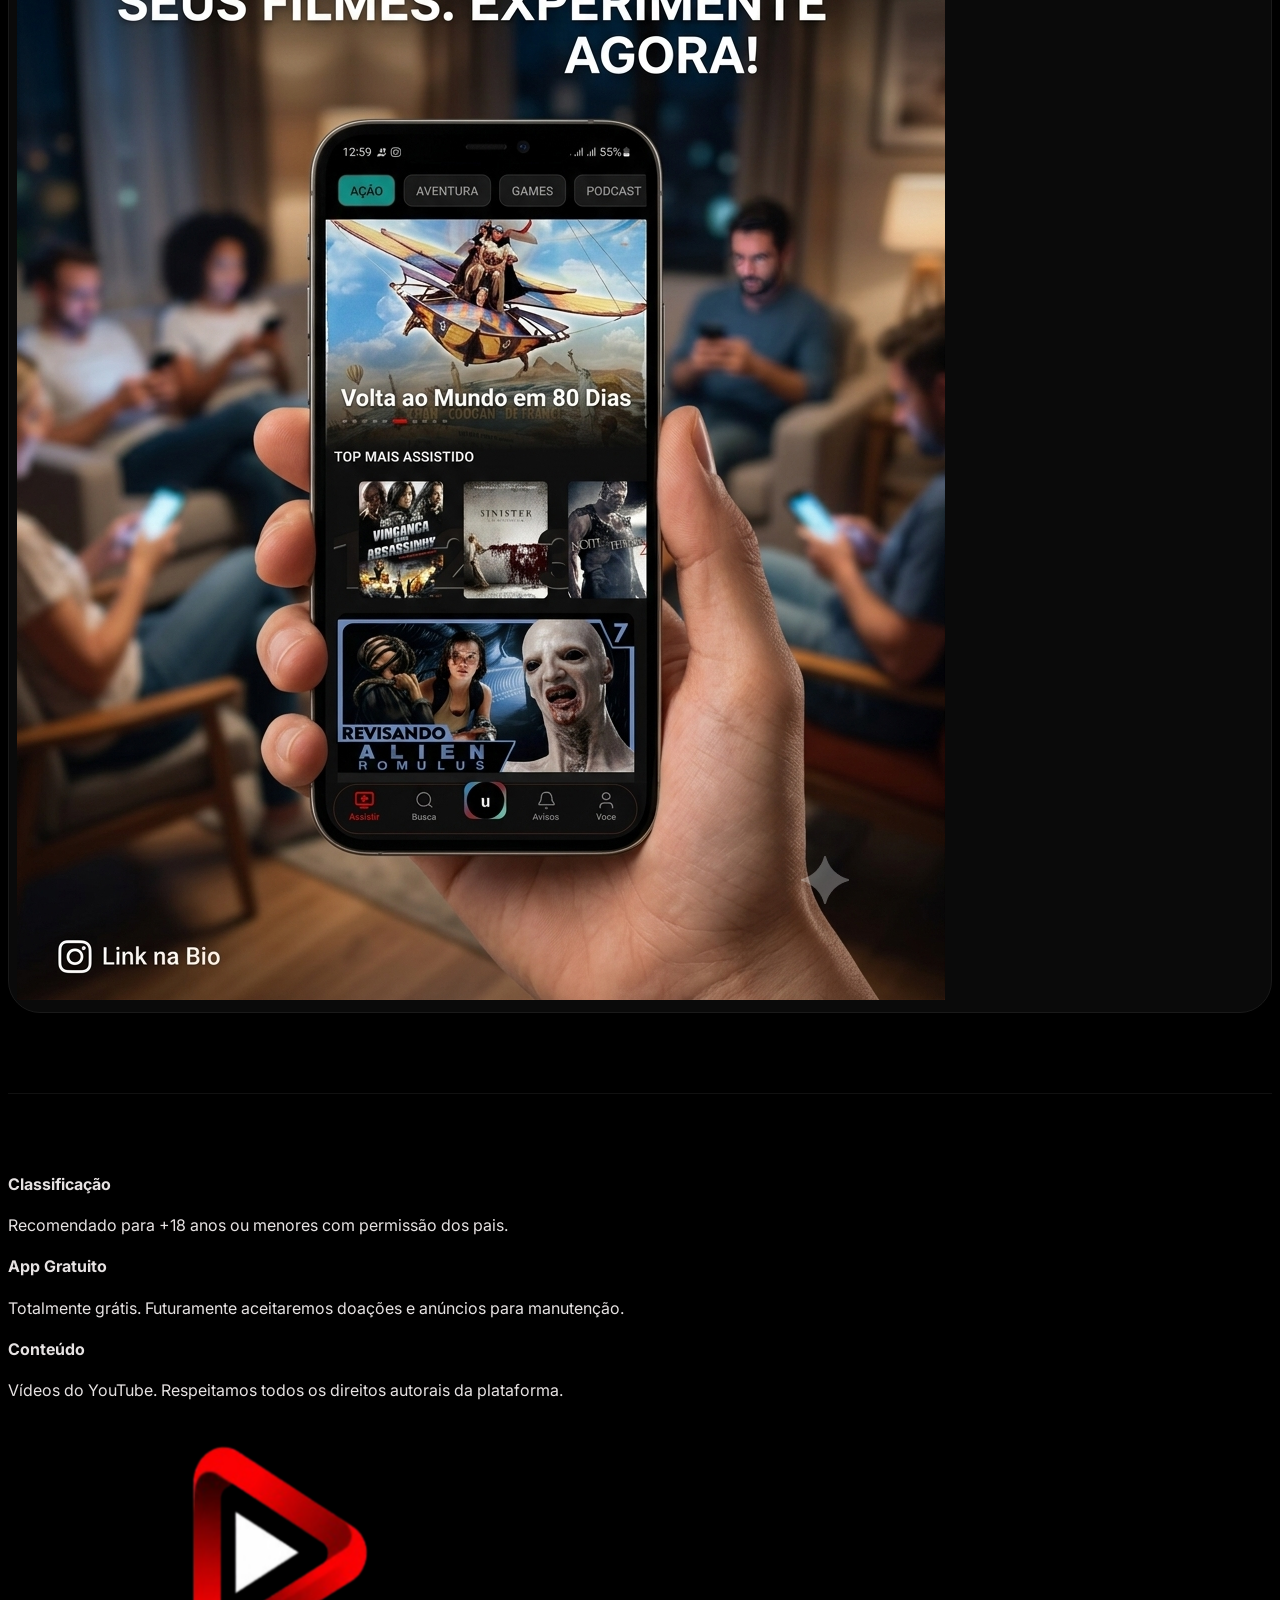
==== commit da3d073b: "feat: atualiza nome para Doisplay" ====
--- a/index.html
+++ b/index.html
@@ -26,7 +26,7 @@
     <header class="p-4 flex justify-between items-center sticky top-0 bg-black/95 backdrop-blur-md z-50 border-b border-zinc-900">
         <div class="flex items-center gap-3">
             <img src="logo_icone.png" alt="doisplay" class="w-10 h-10">
-            <span class="text-2xl font-black italic tracking-tighter uppercase"><span class="text-red-600">uni</span>plays</span>
+            <span class="text-2xl font-black italic tracking-tighter uppercase"><span class="text-red-600">Dois</span>plays</span>
         </div>
         <nav class="hidden lg:flex space-x-6 text-[10px] font-black uppercase tracking-widest text-zinc-500">
             <a href="#home" class="hover:text-white transition-colors">Home</a>
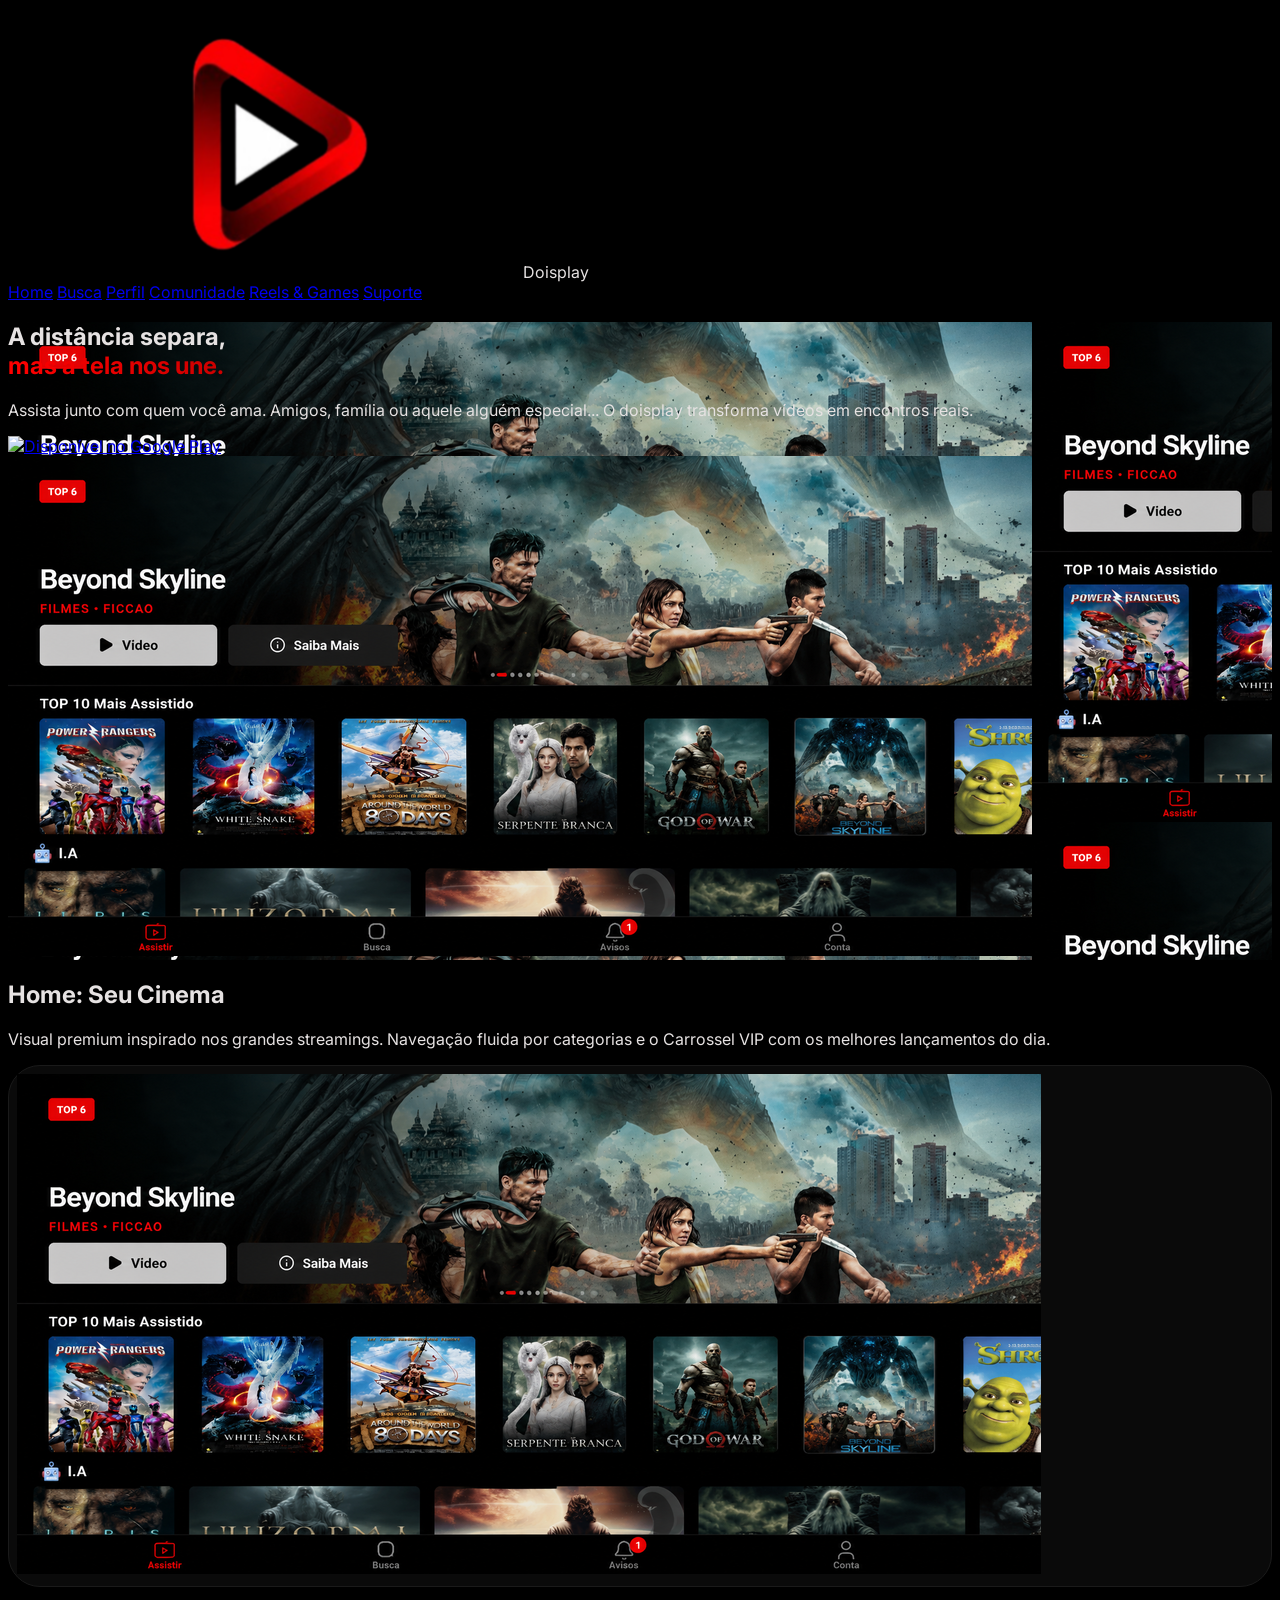
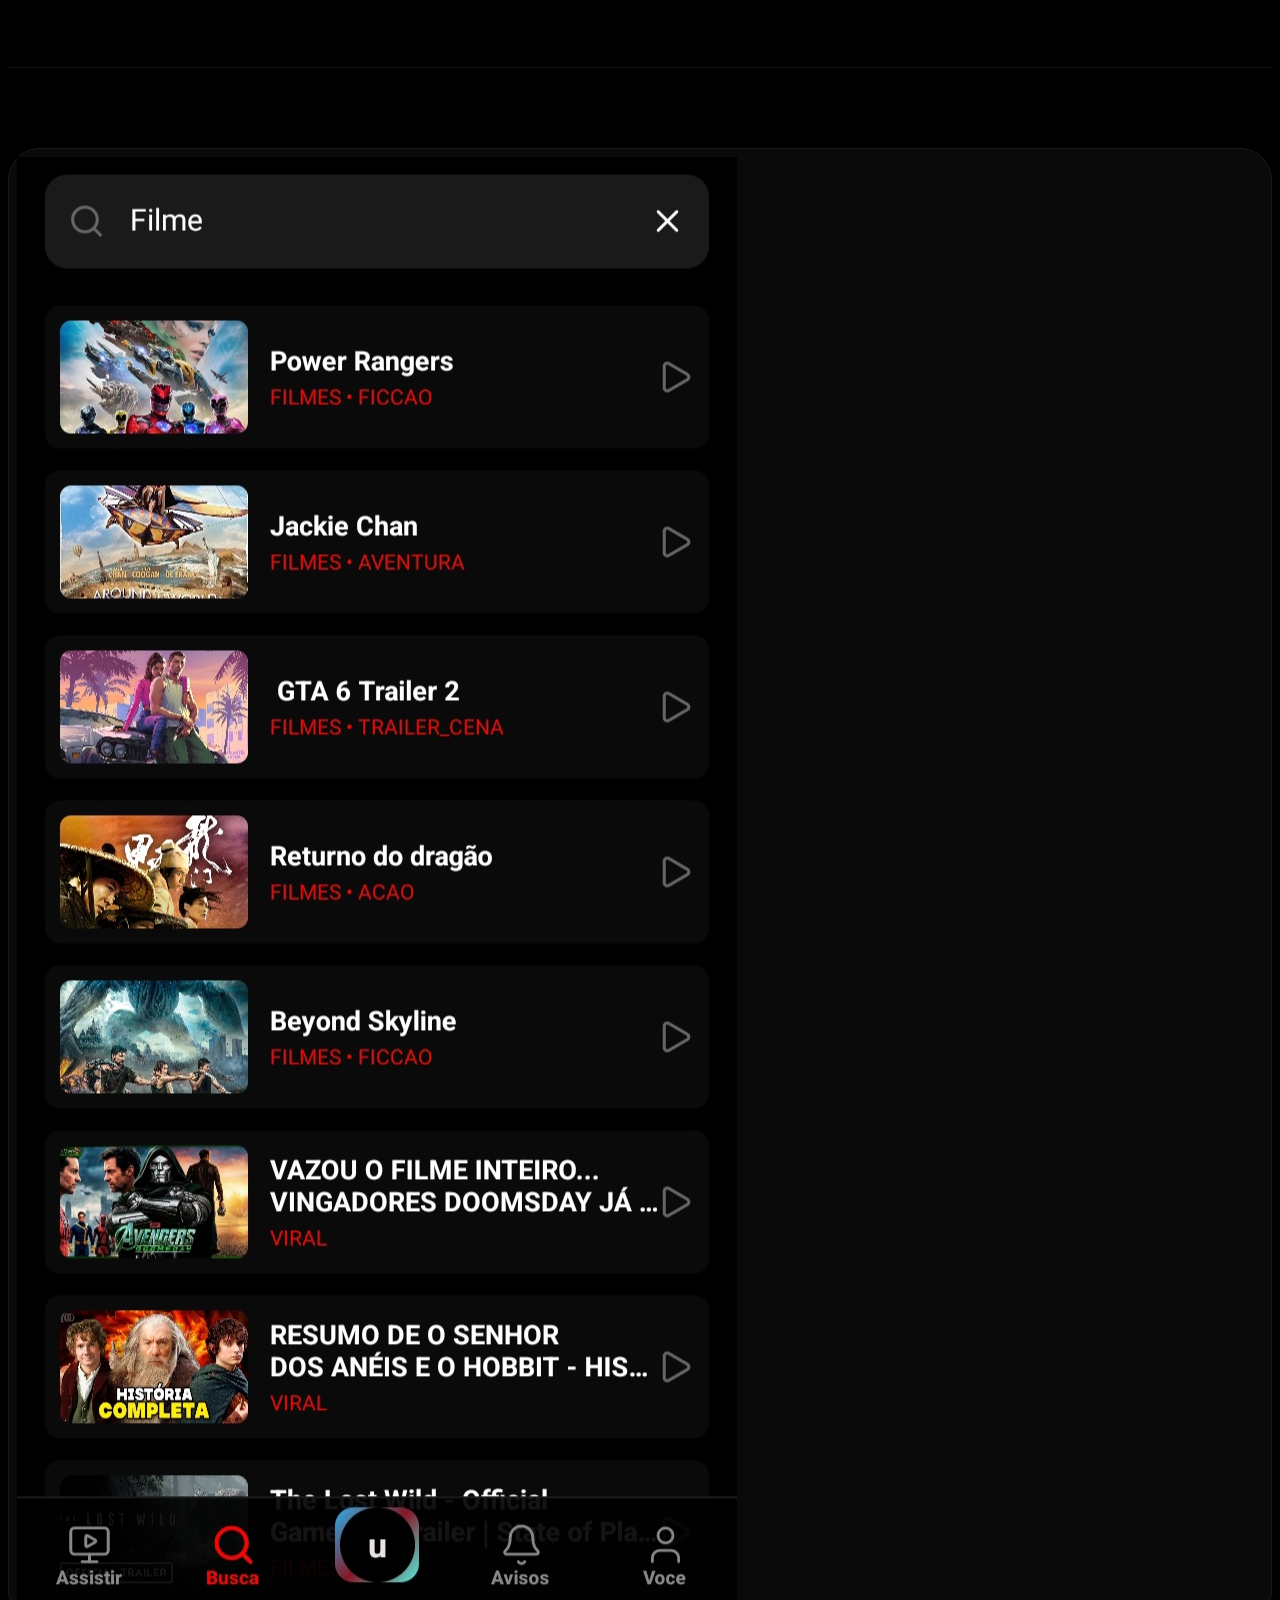
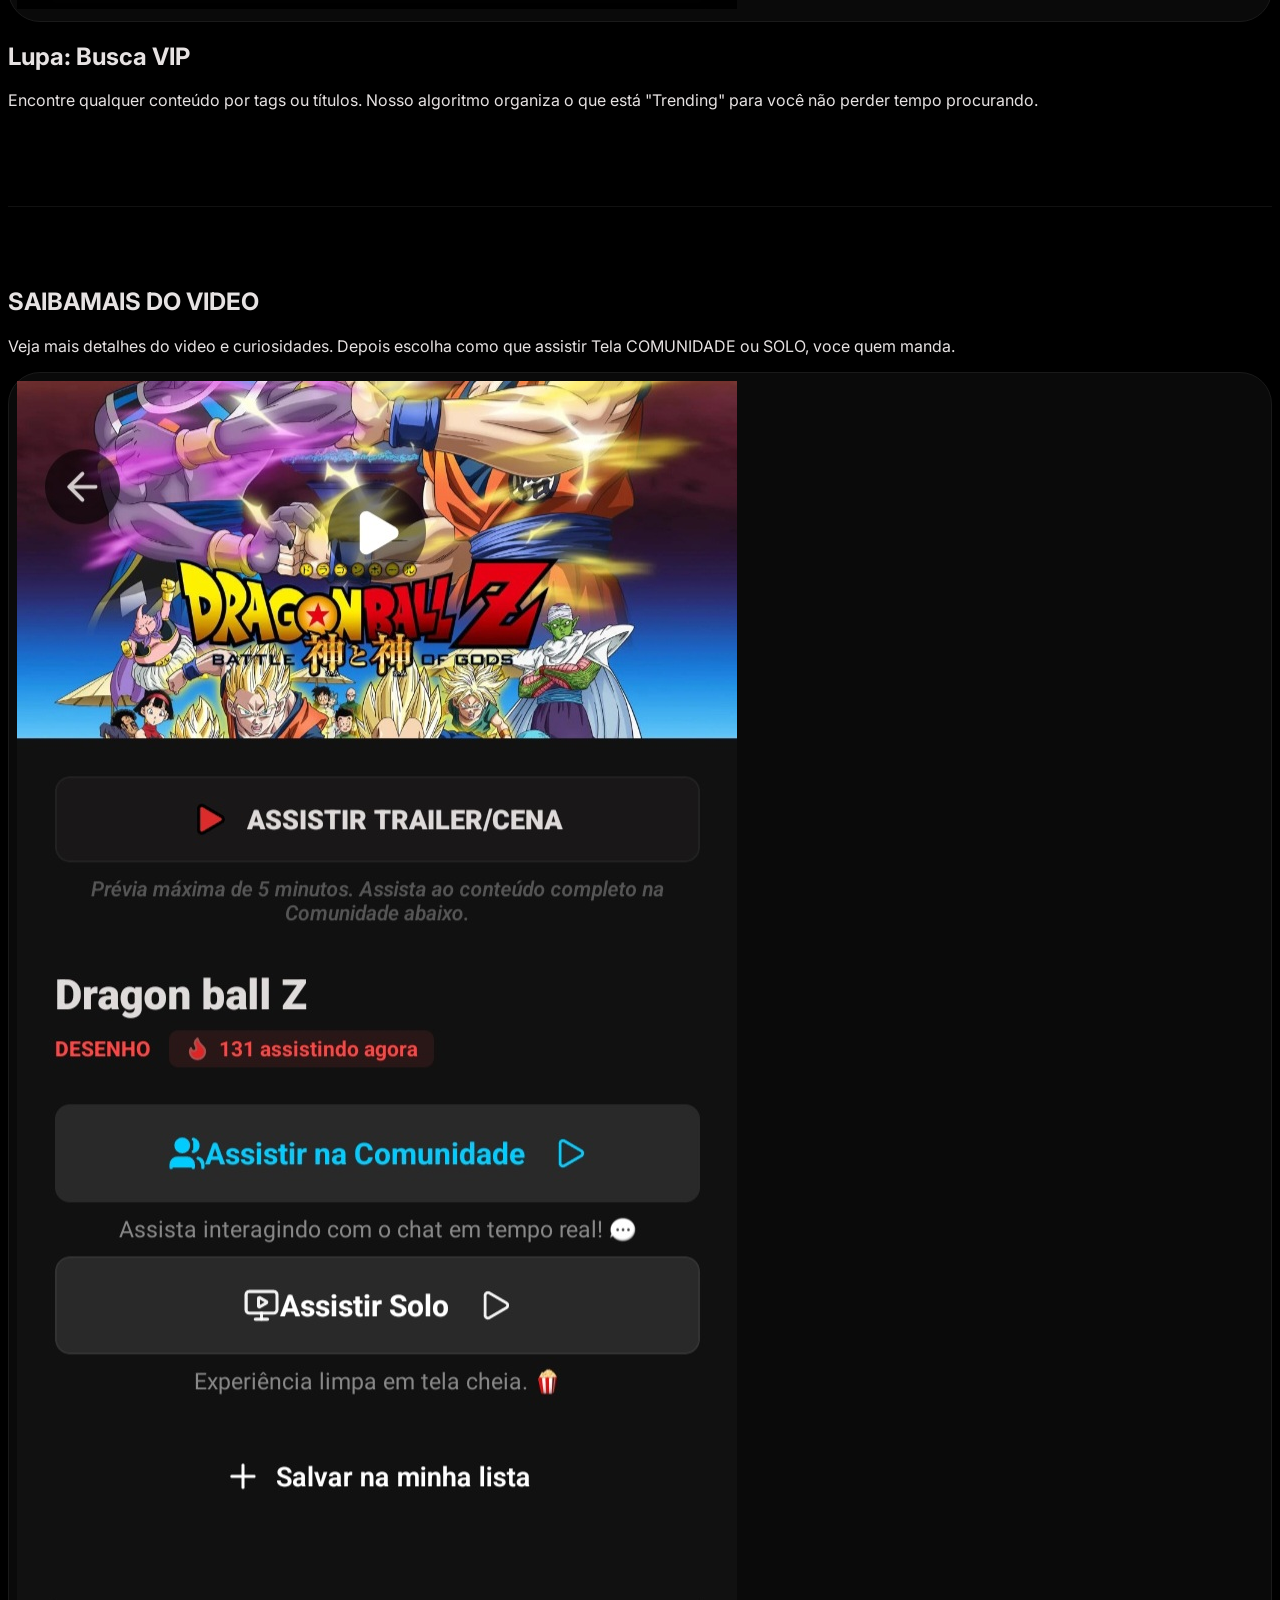
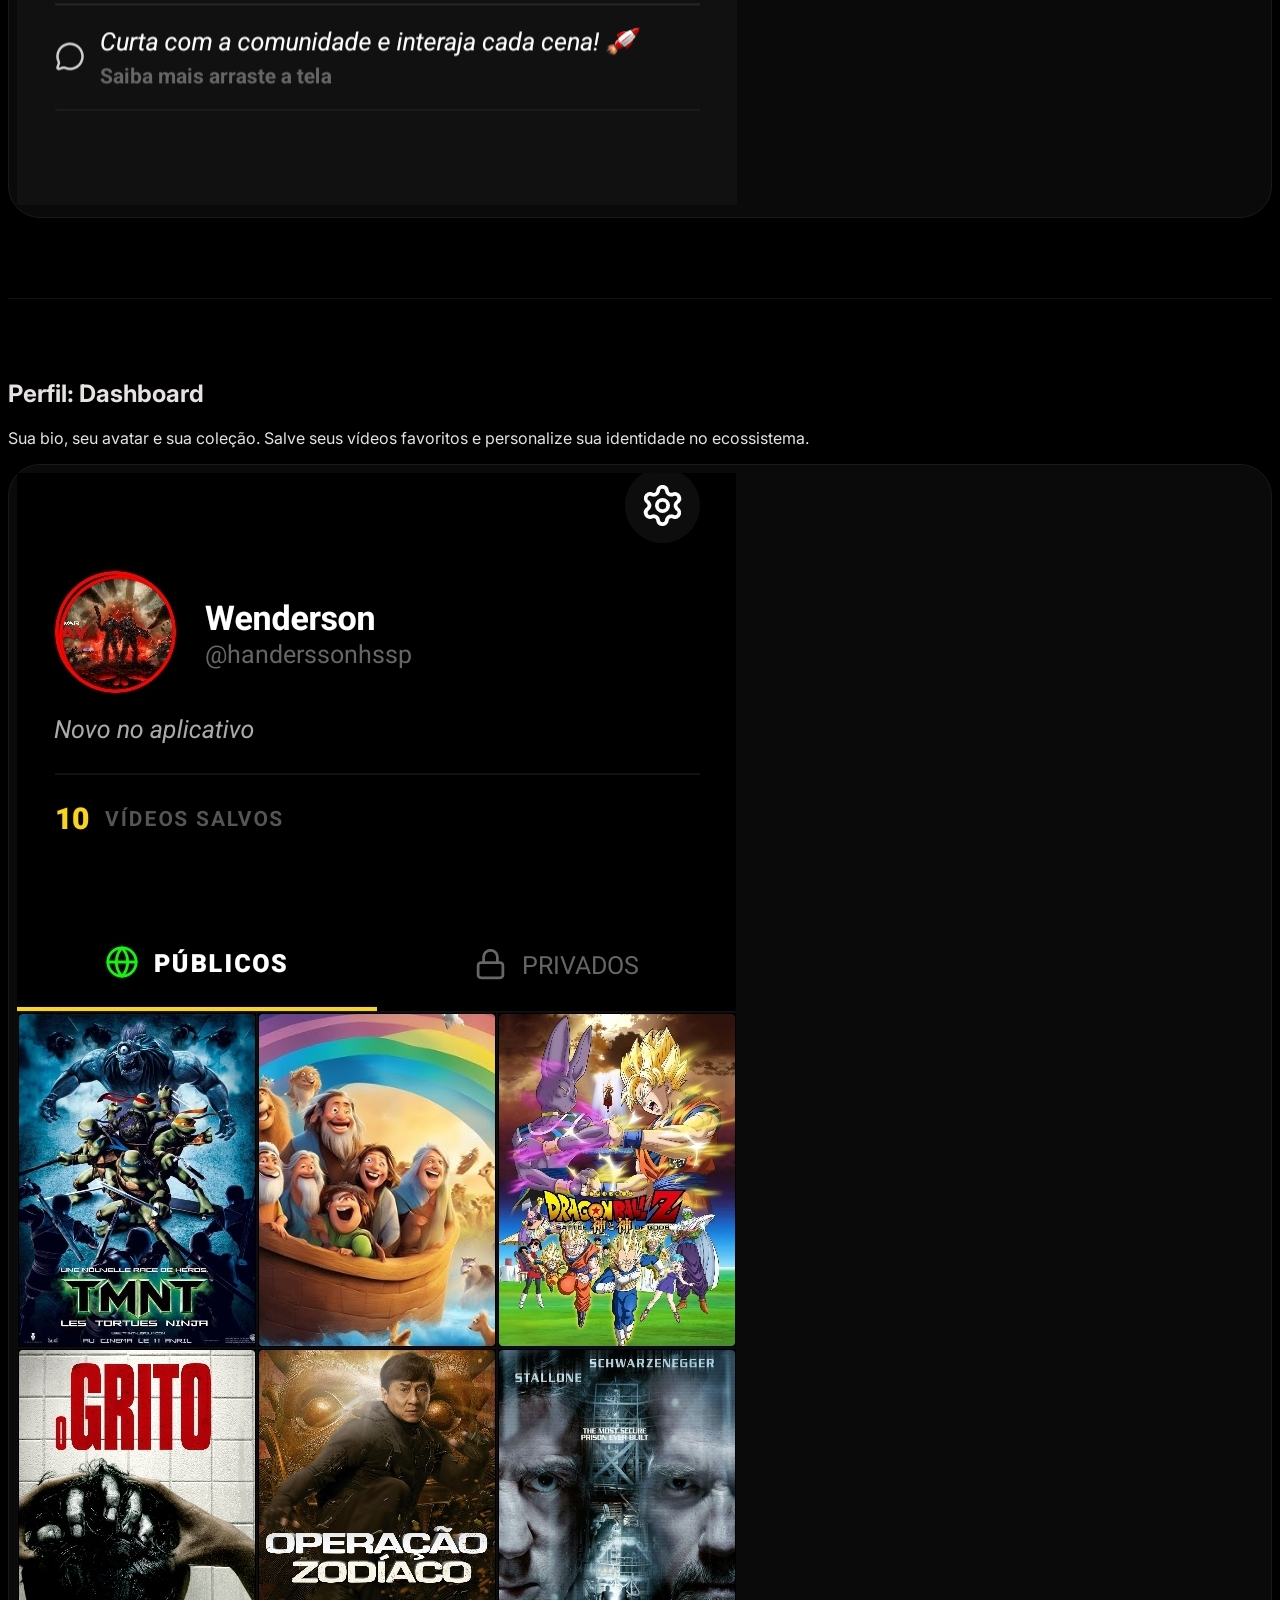
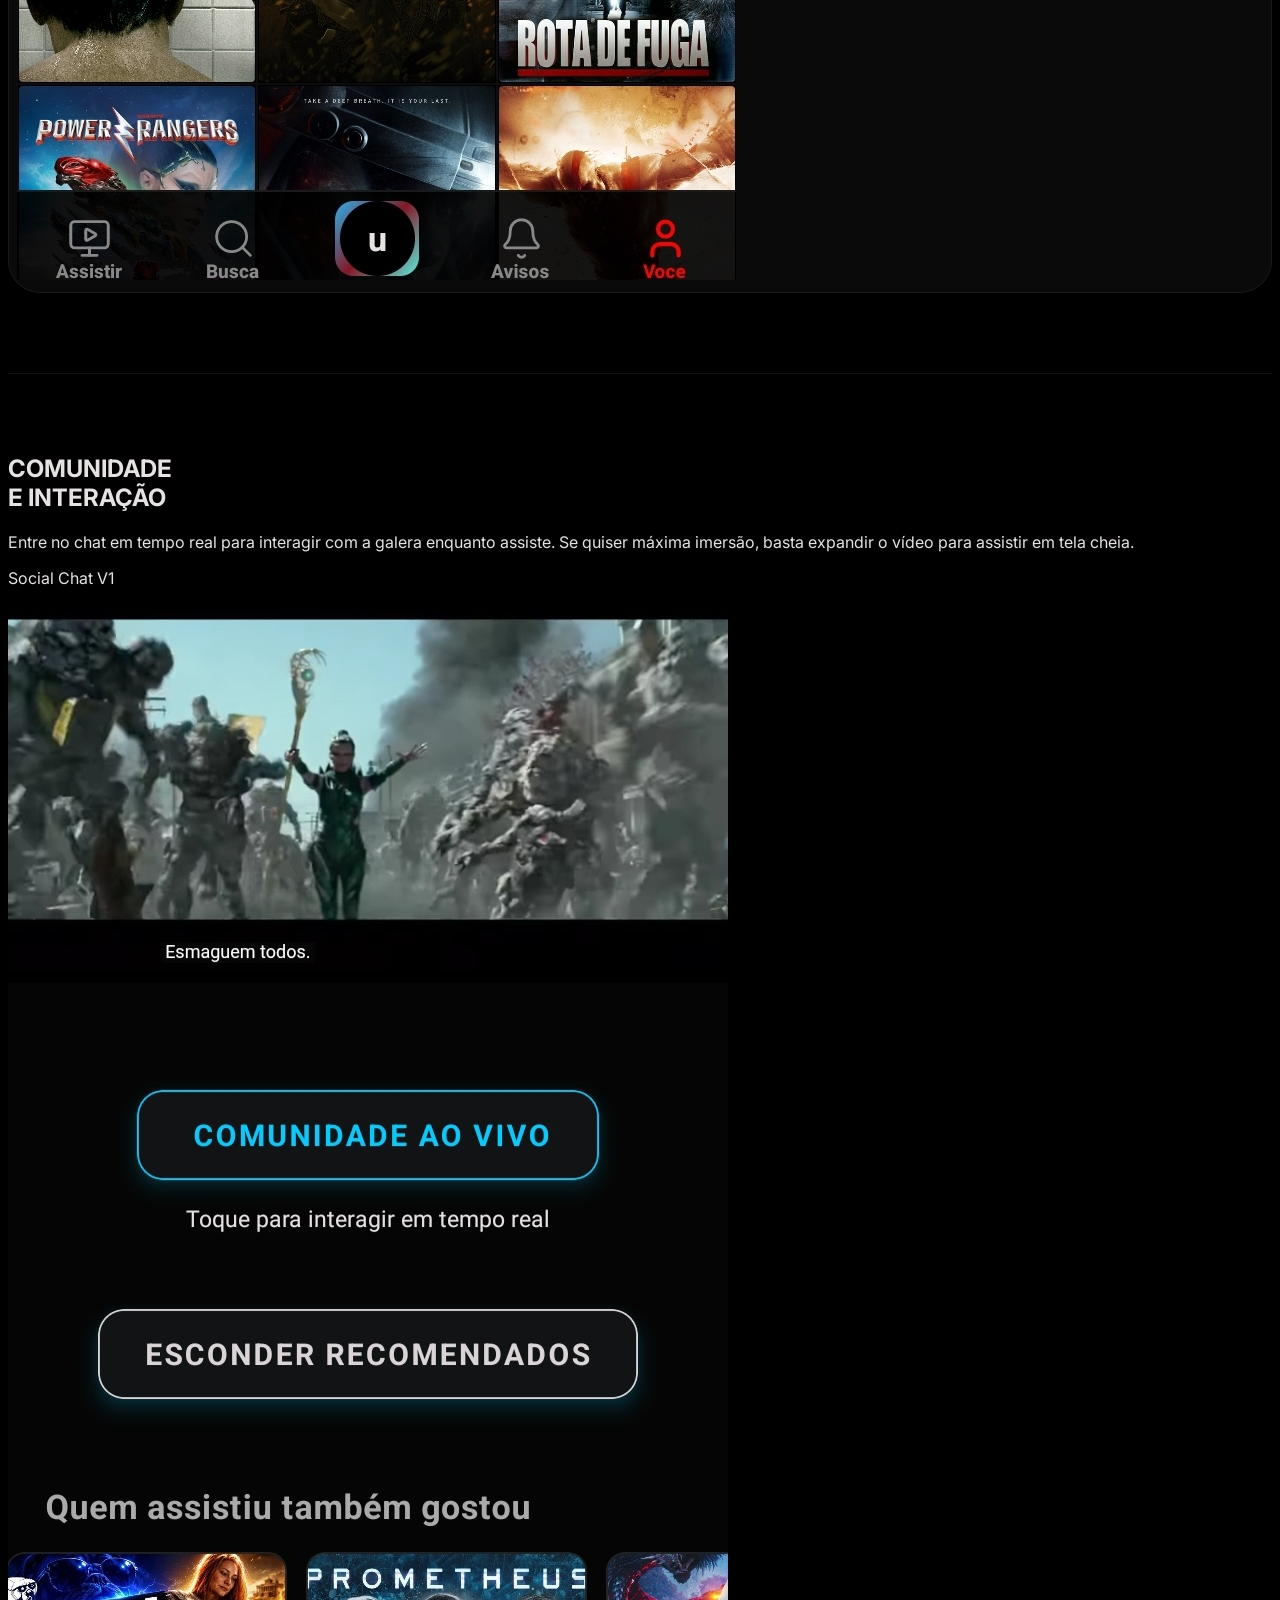
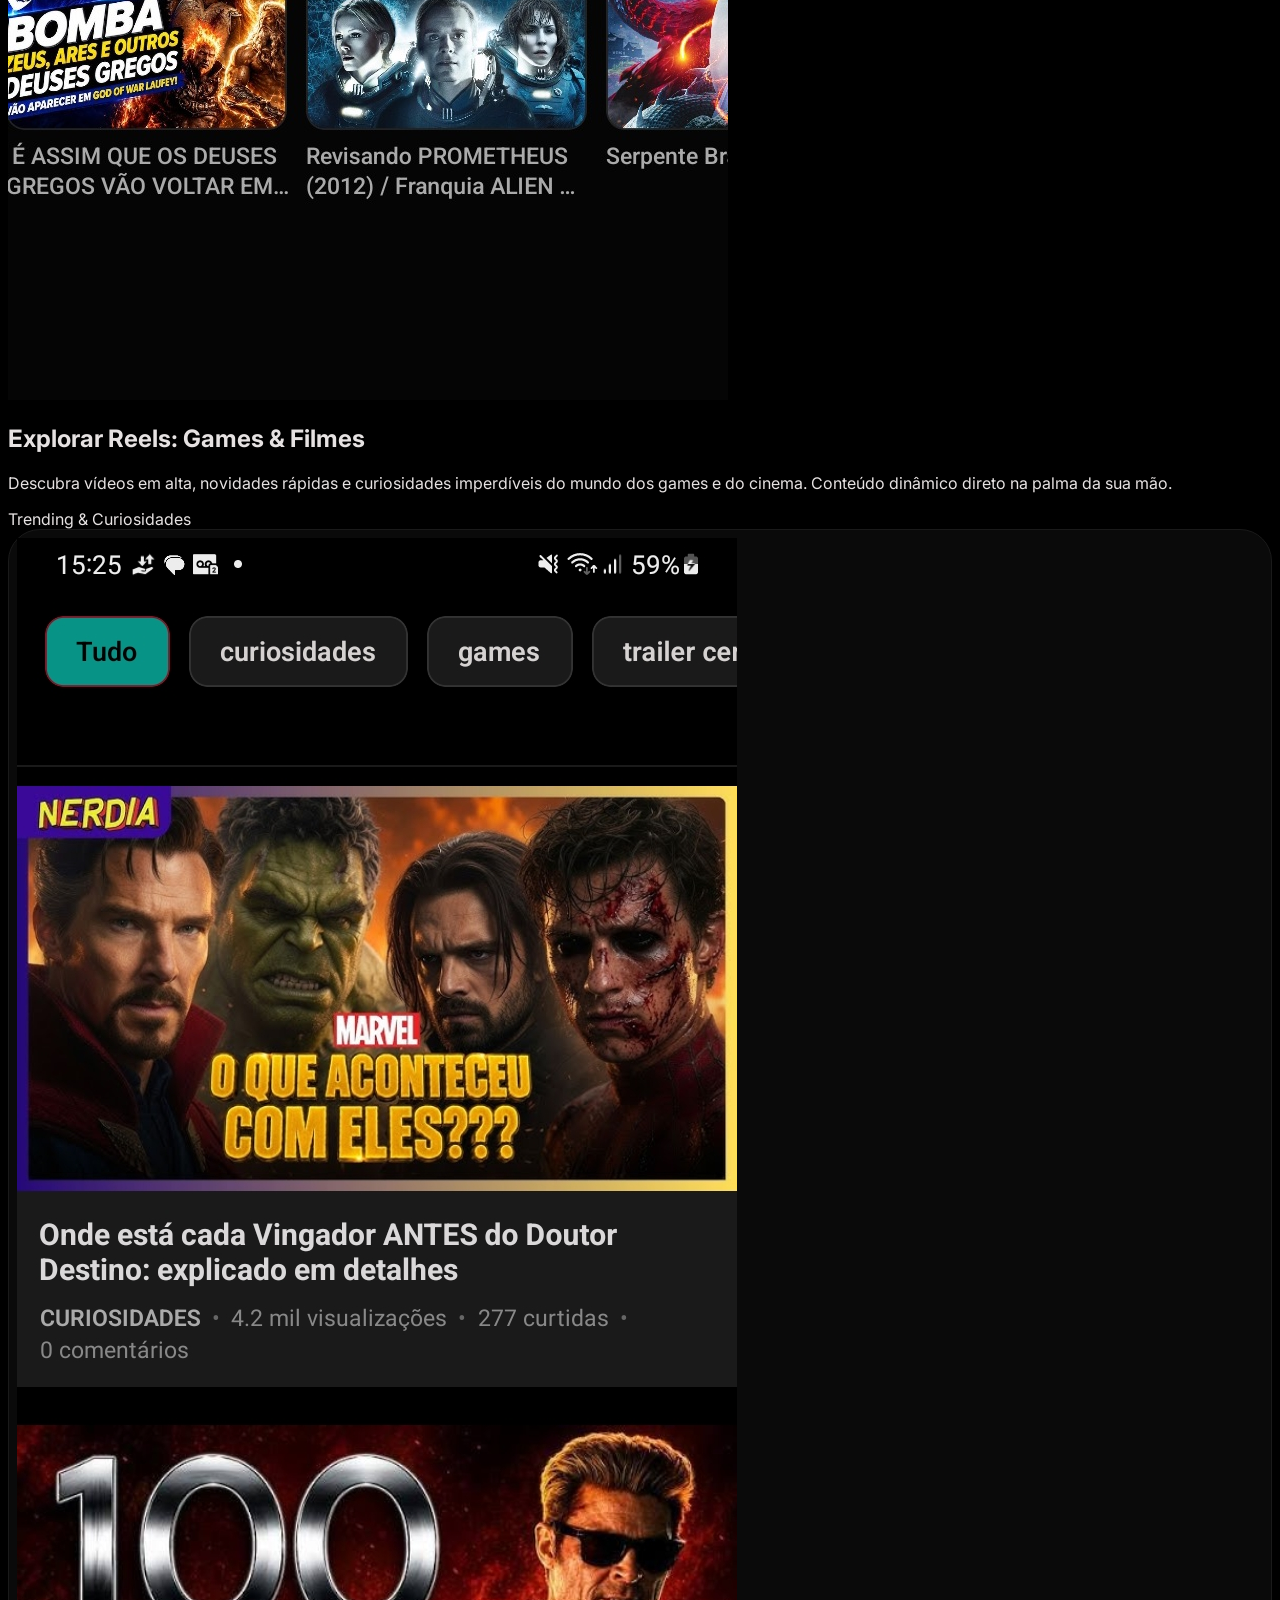
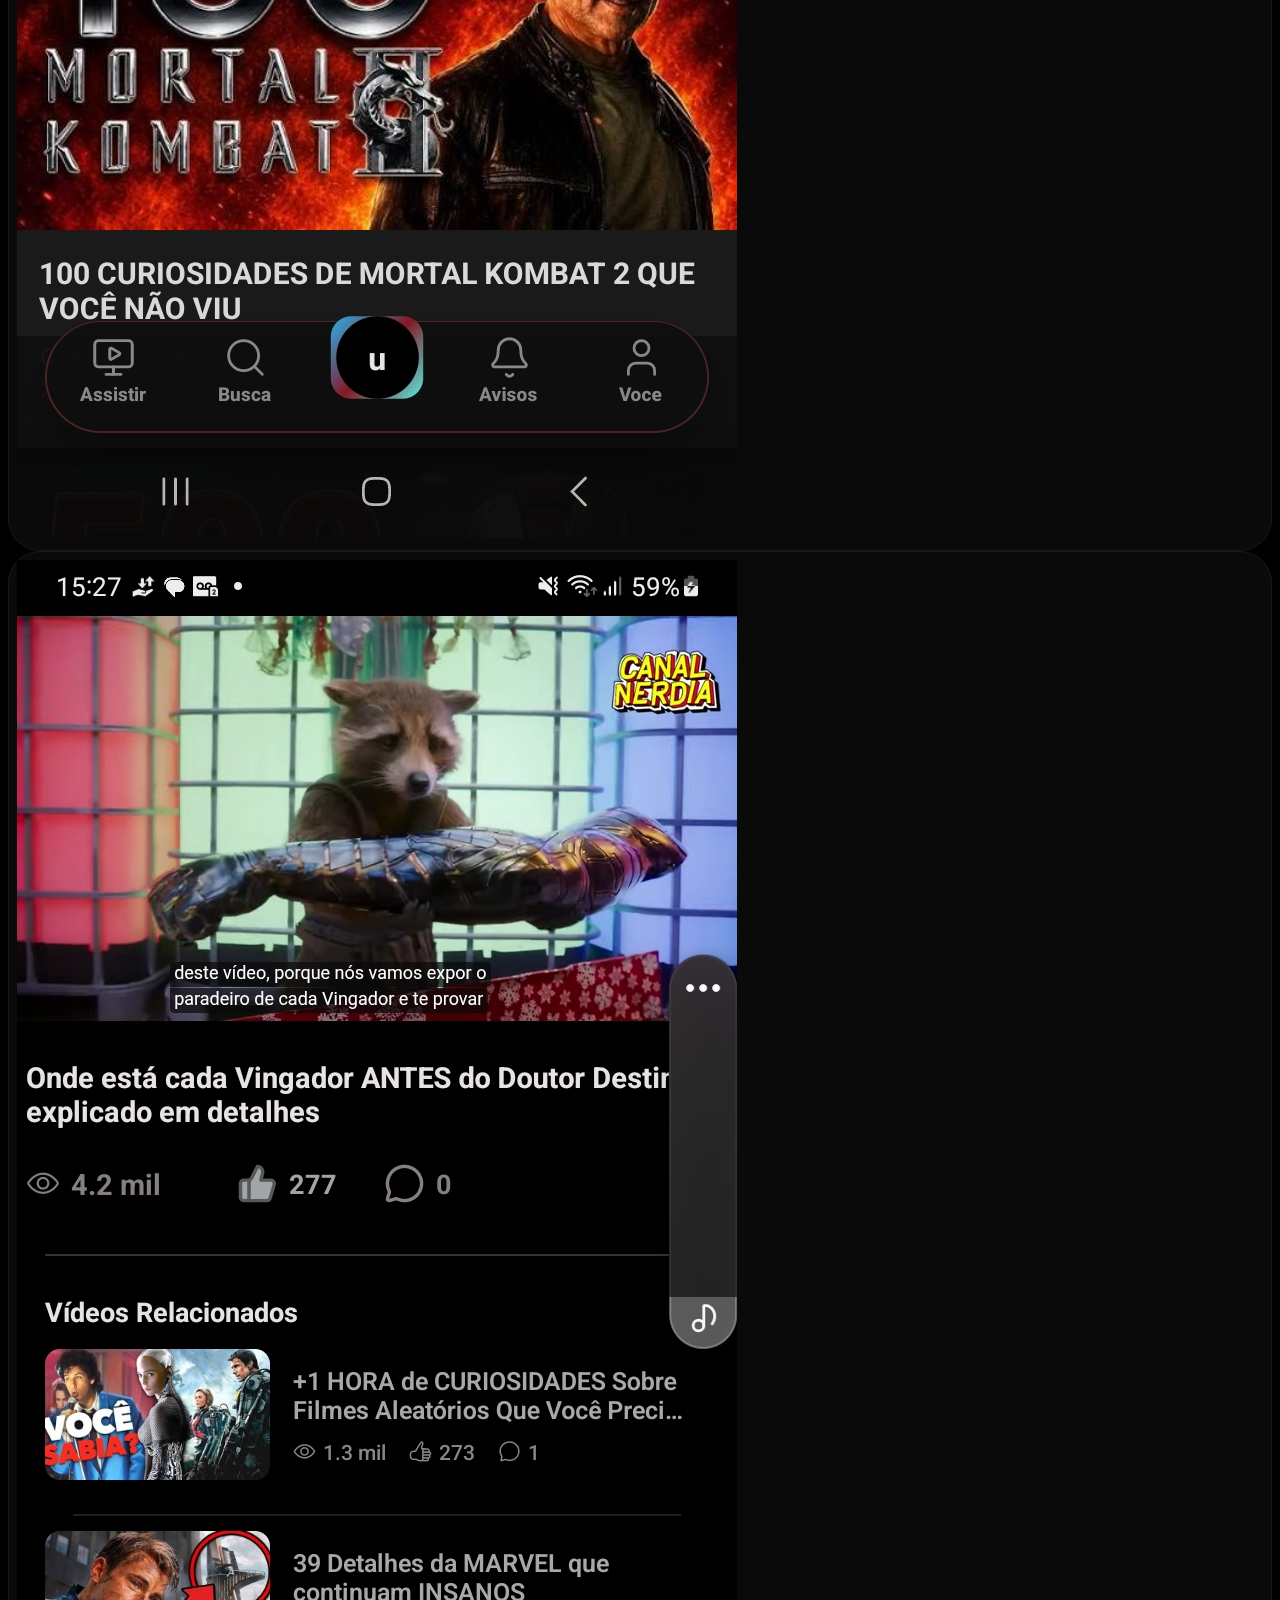
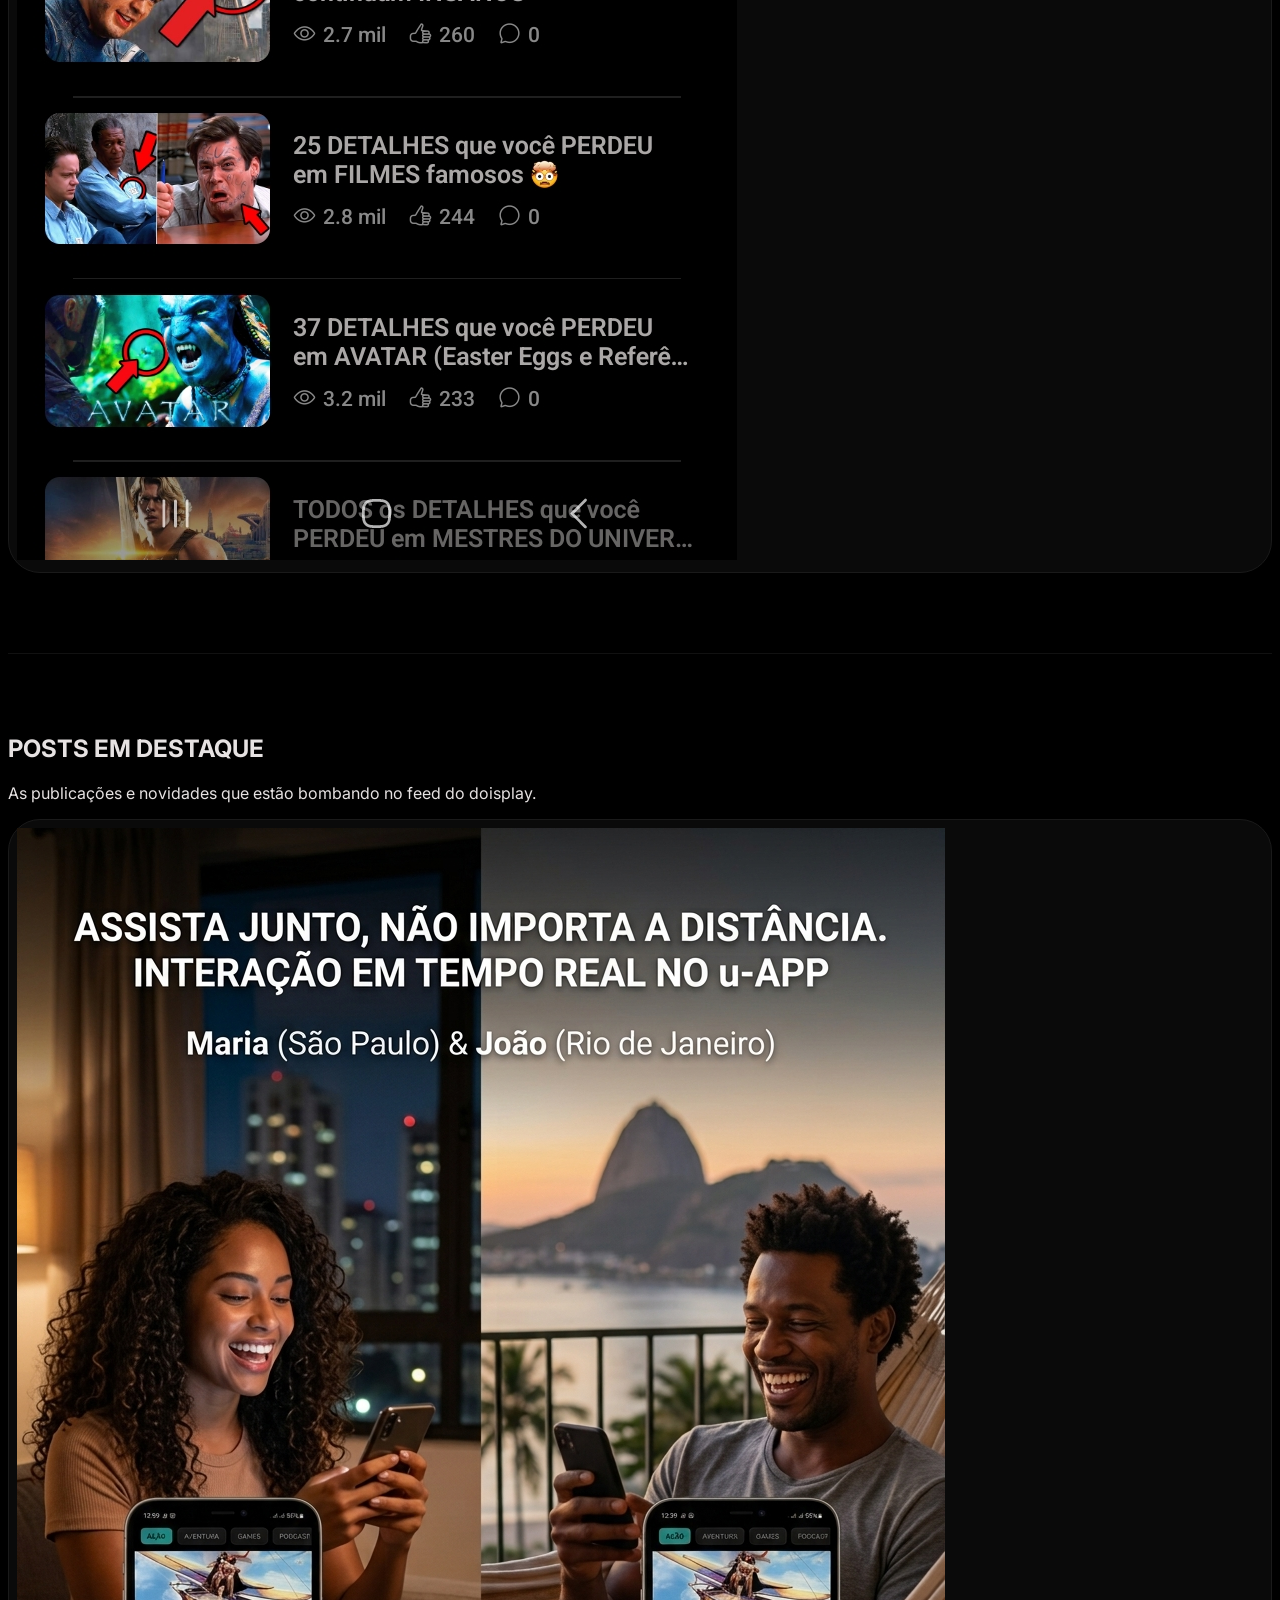
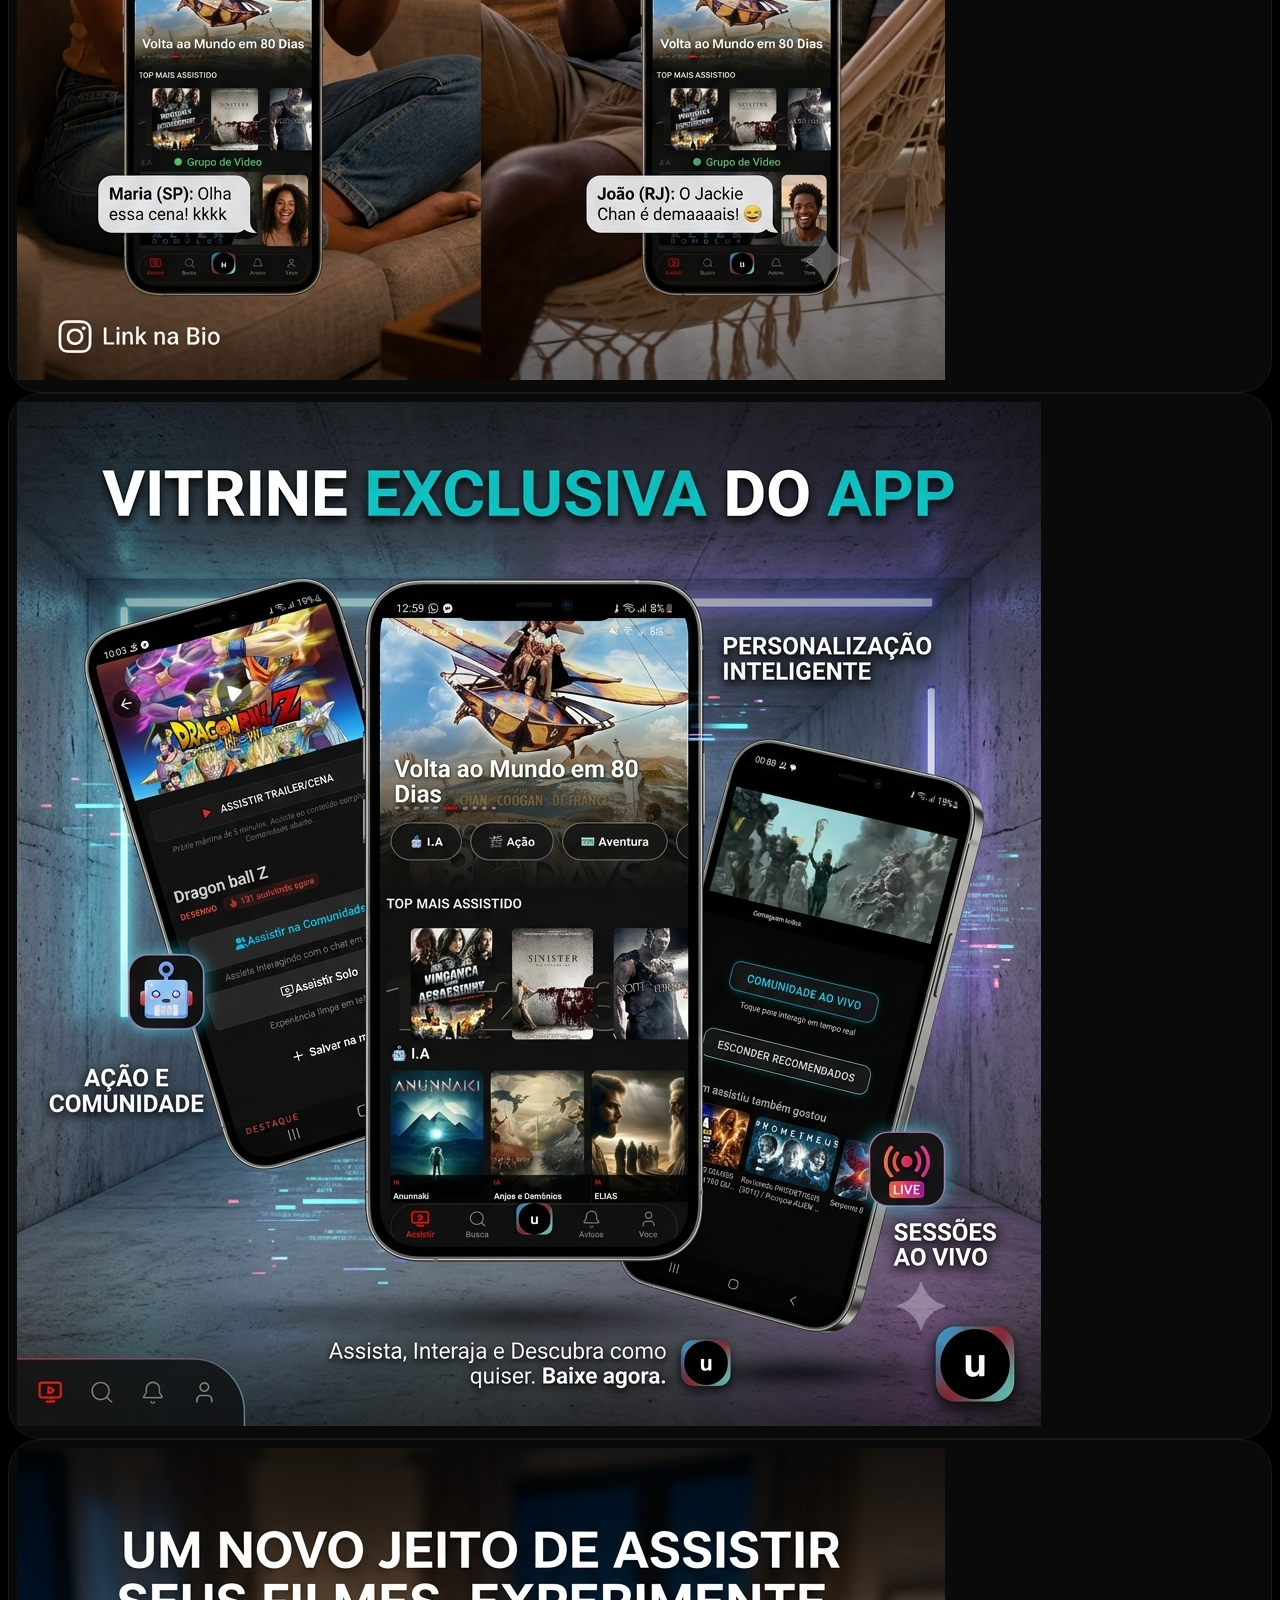
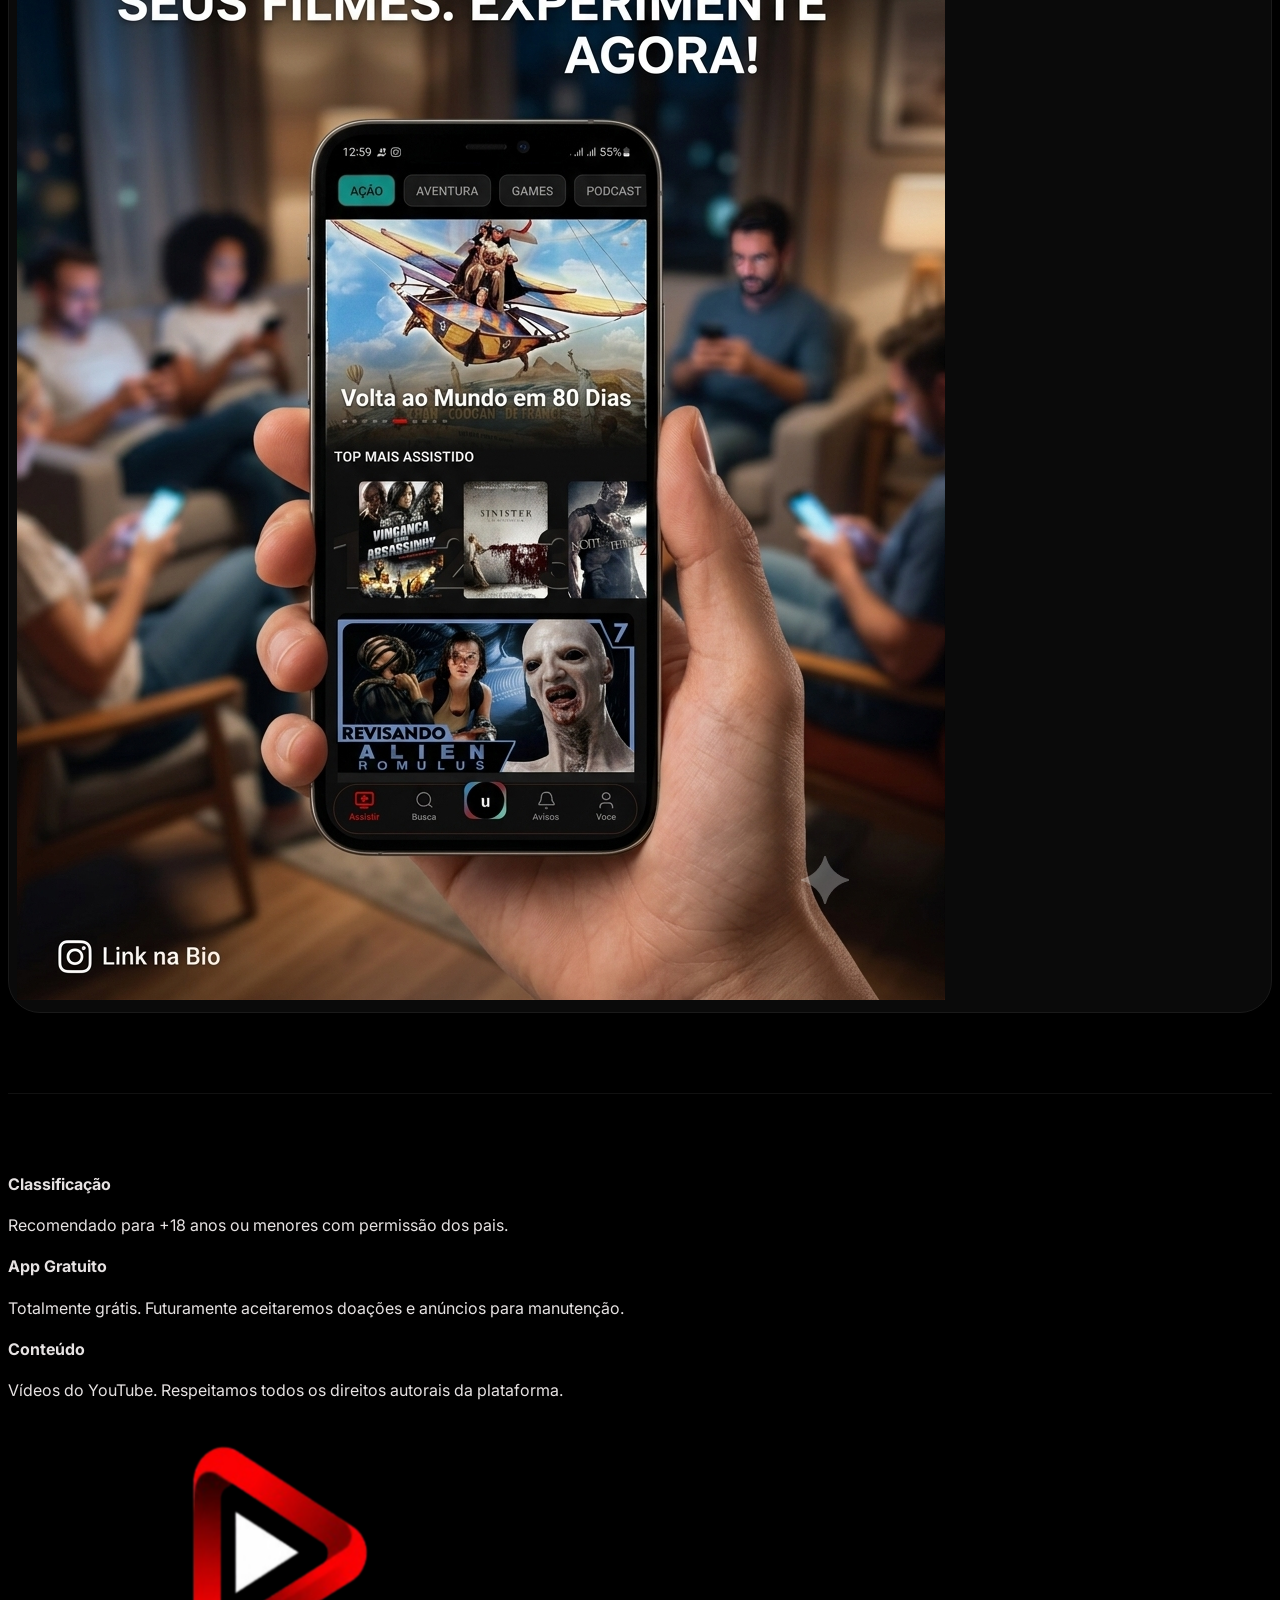
==== commit 03e5445b: "feat: alteracao da marca e textos para Doisplay" ====
--- a/index.html
+++ b/index.html
@@ -26,7 +26,7 @@
     <header class="p-4 flex justify-between items-center sticky top-0 bg-black/95 backdrop-blur-md z-50 border-b border-zinc-900">
         <div class="flex items-center gap-3">
             <img src="logo_icone.png" alt="doisplay" class="w-10 h-10">
-            <span class="text-2xl font-black italic tracking-tighter uppercase"><span class="text-red-600">Dois</span>plays</span>
+            <span class="text-2xl font-black italic tracking-tighter uppercase"><span class="text-red-600">Dois</span>play</span>
         </div>
         <nav class="hidden lg:flex space-x-6 text-[10px] font-black uppercase tracking-widest text-zinc-500">
             <a href="#home" class="hover:text-white transition-colors">Home</a>
